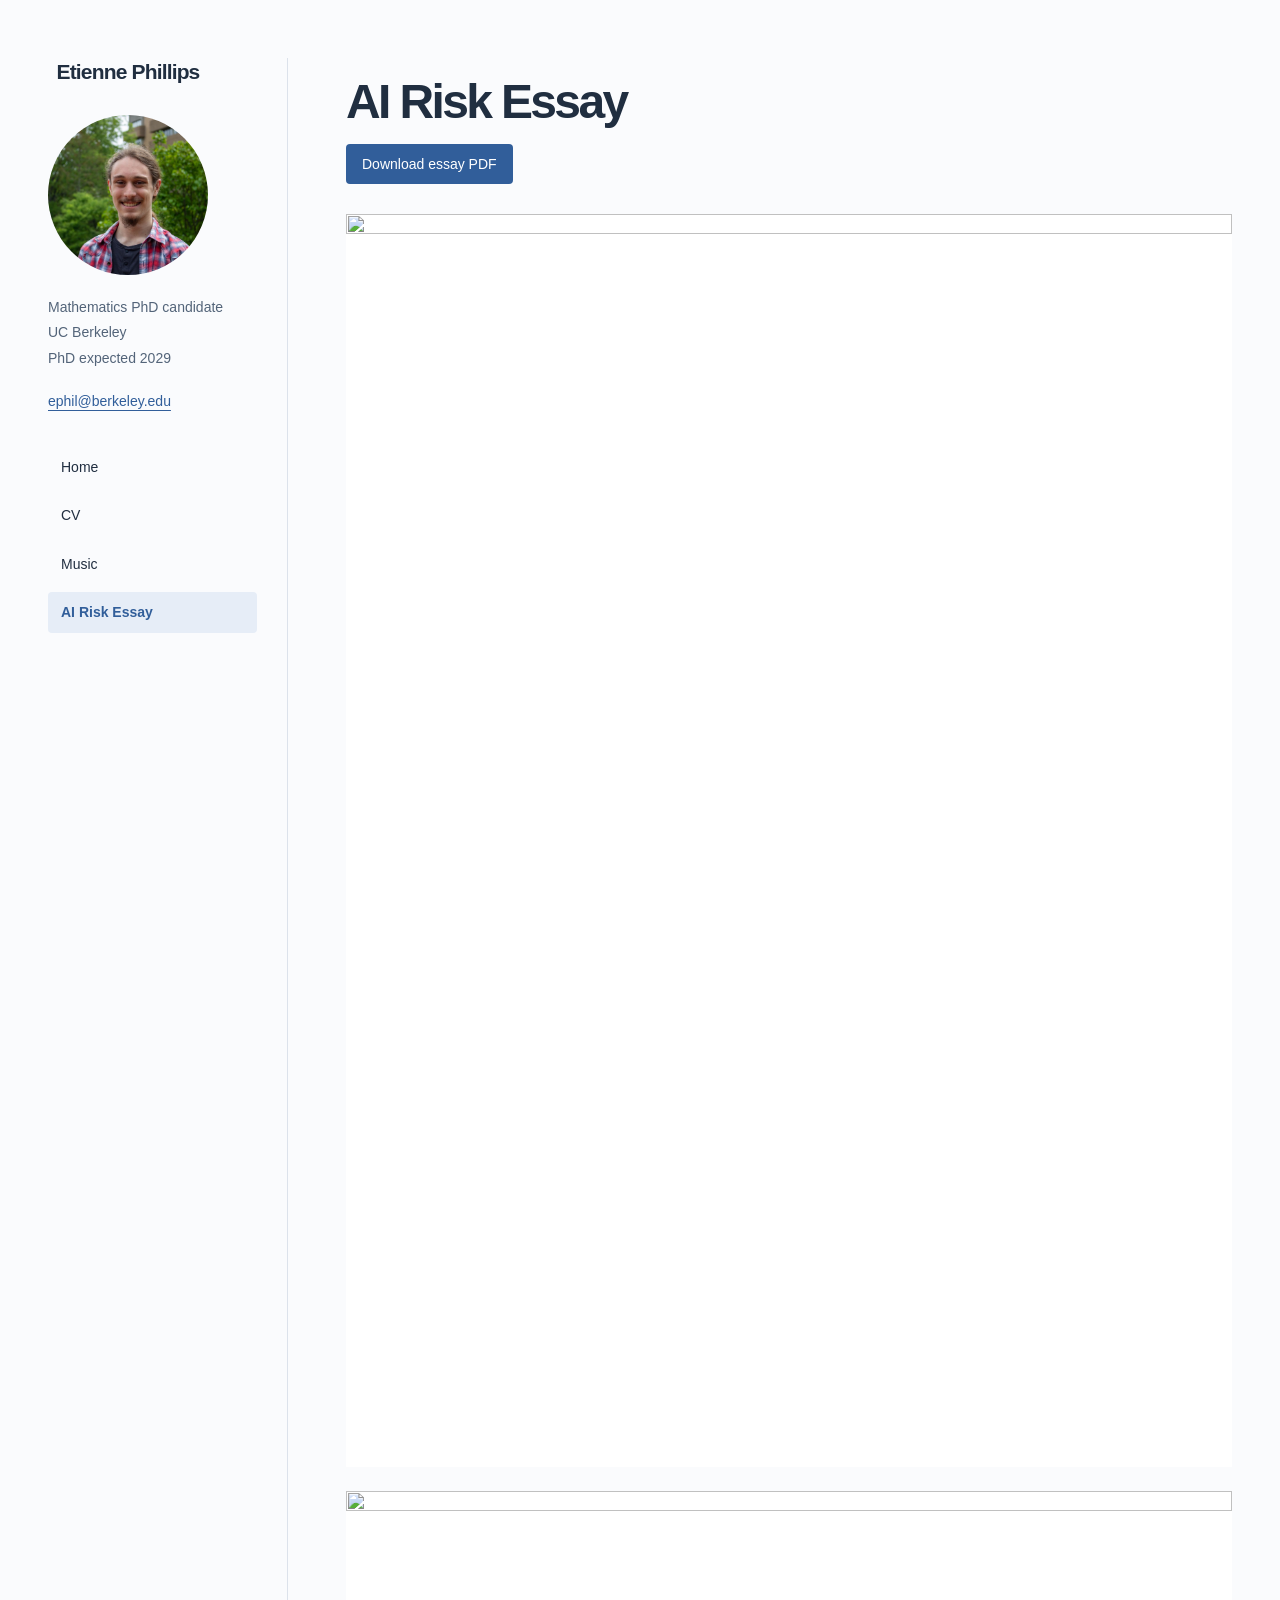
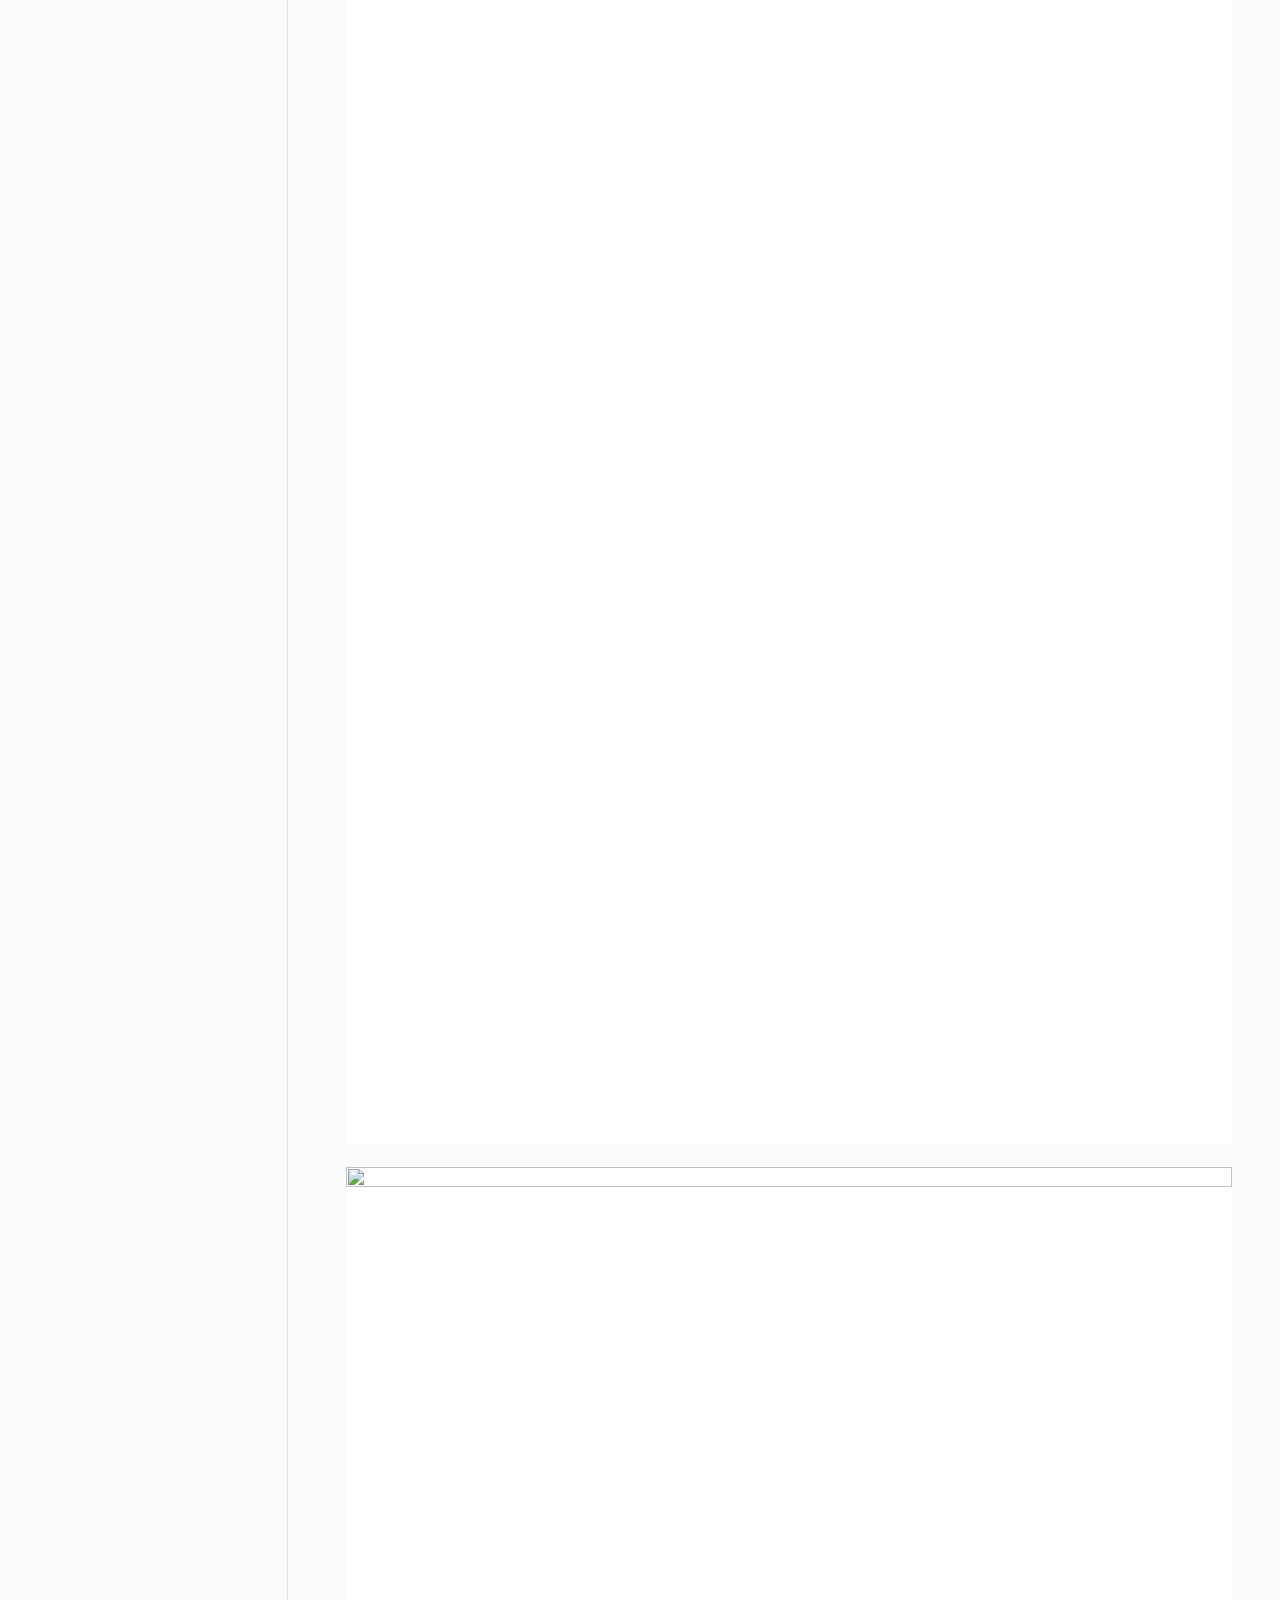
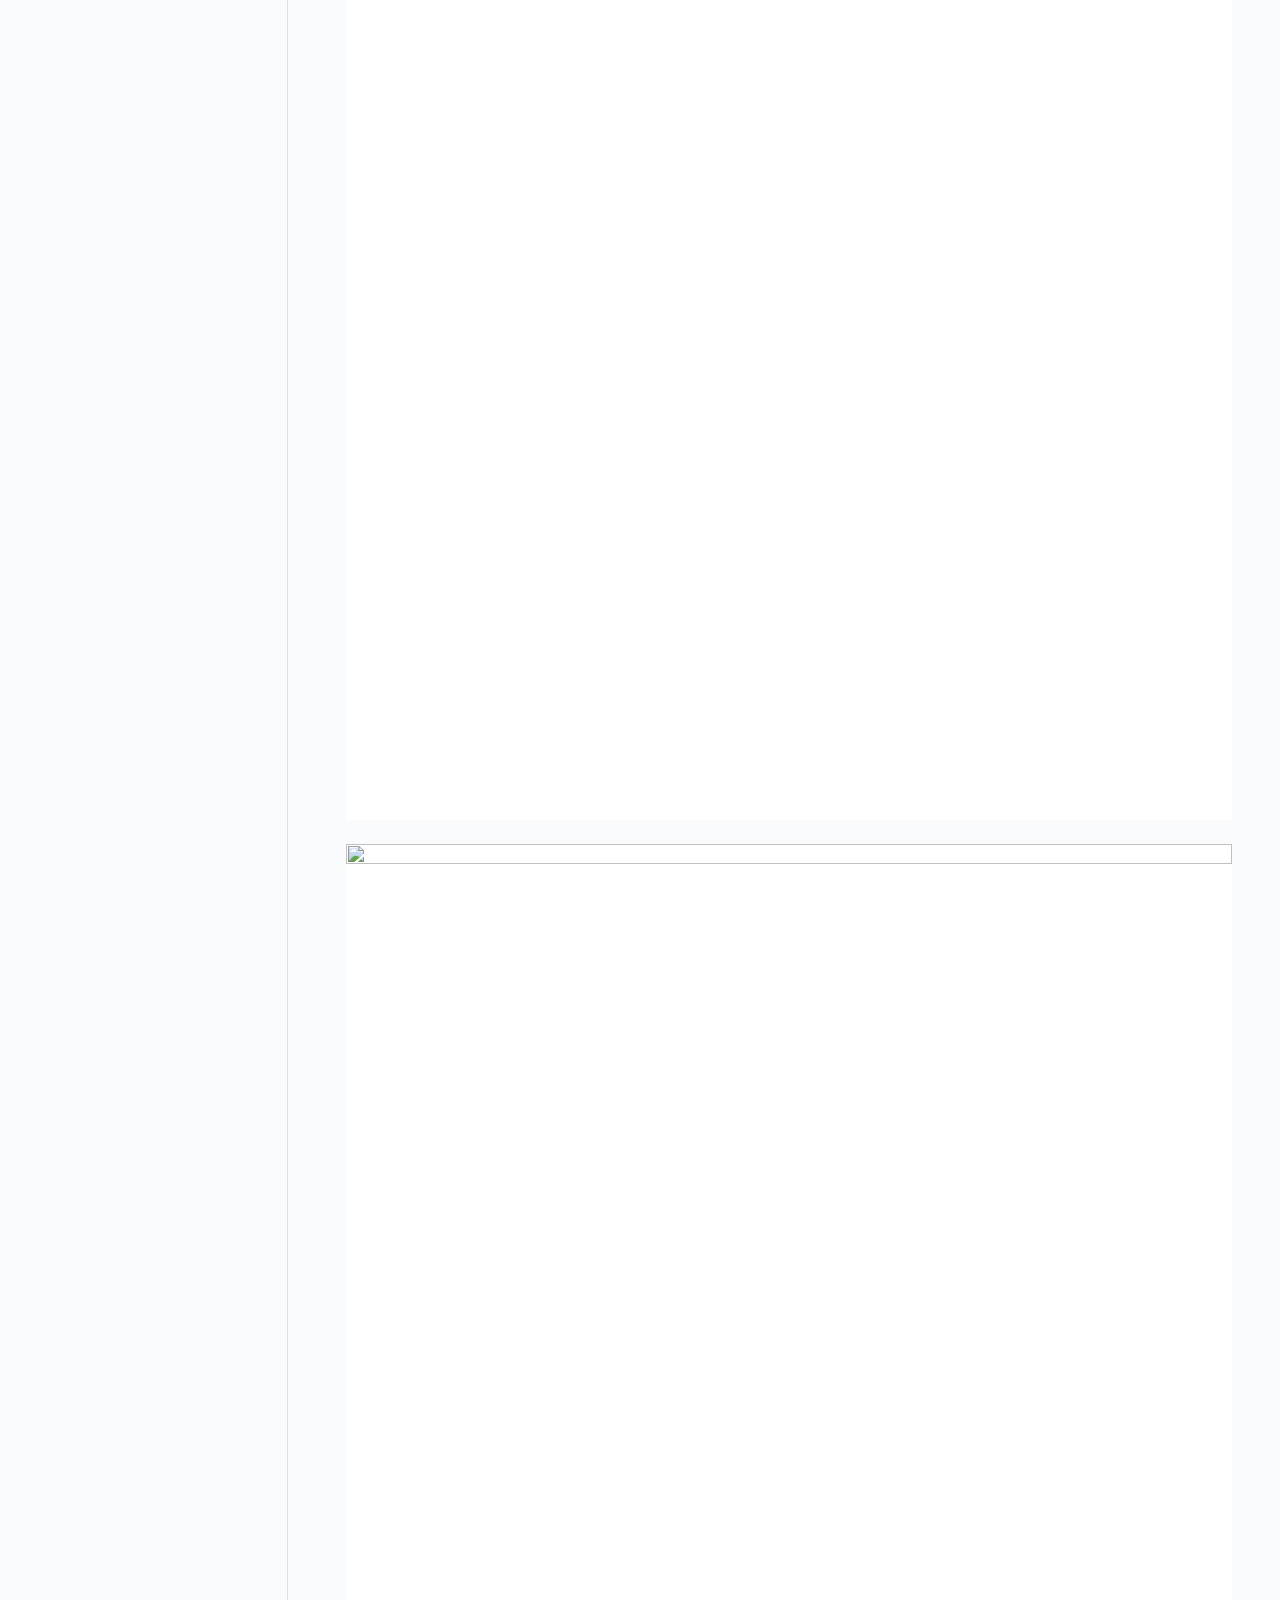
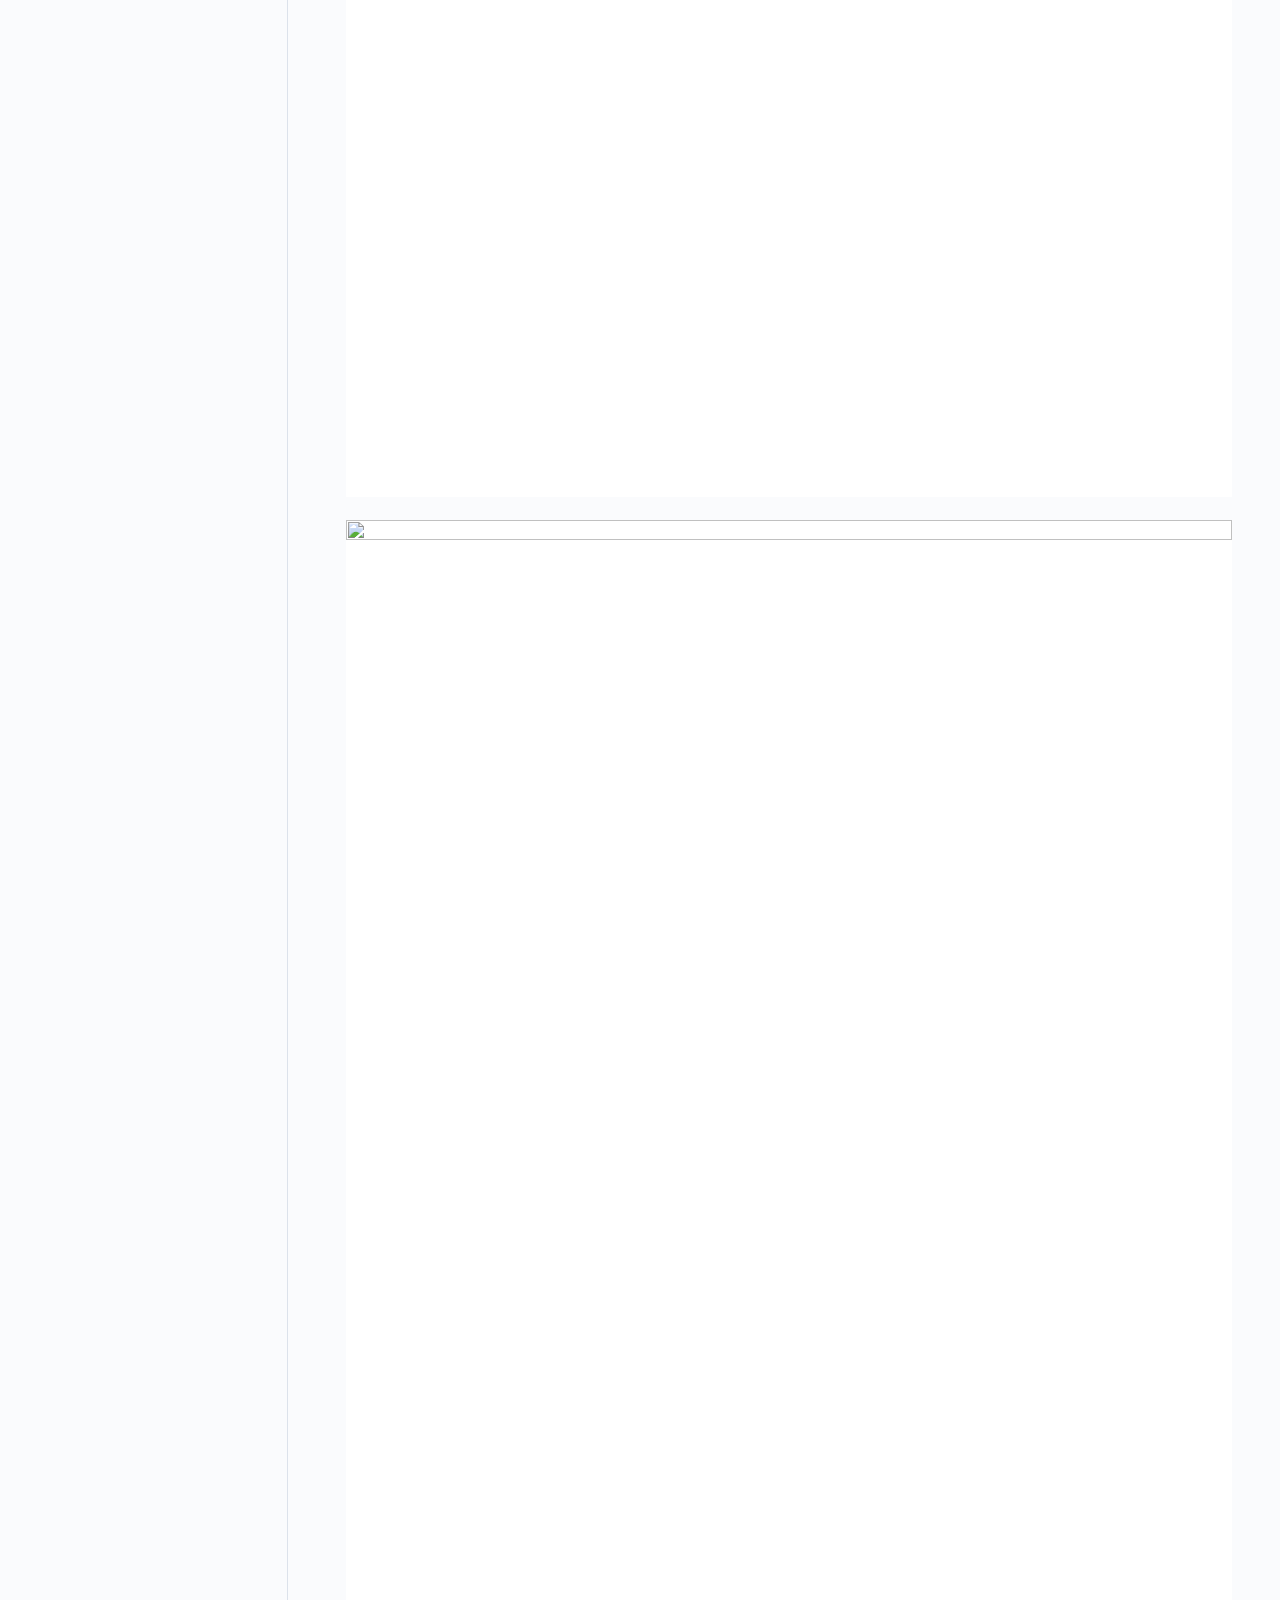
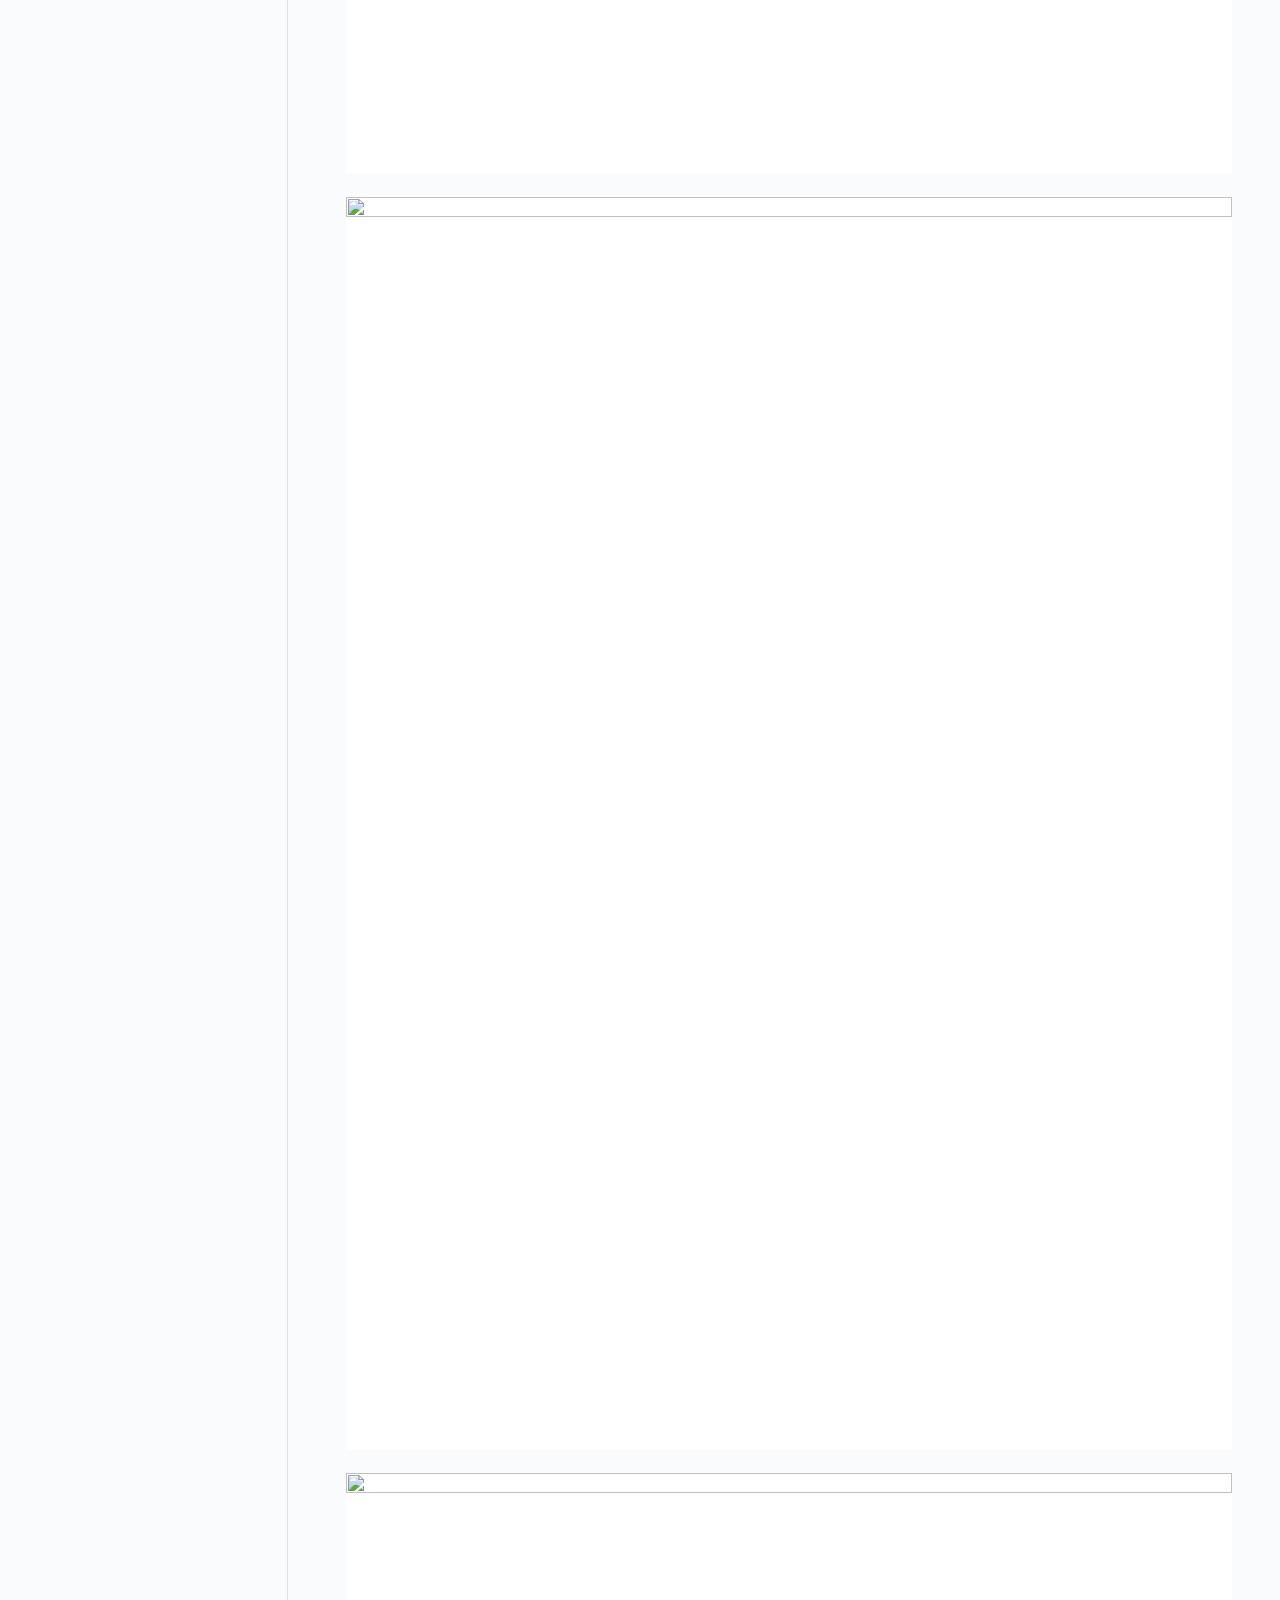
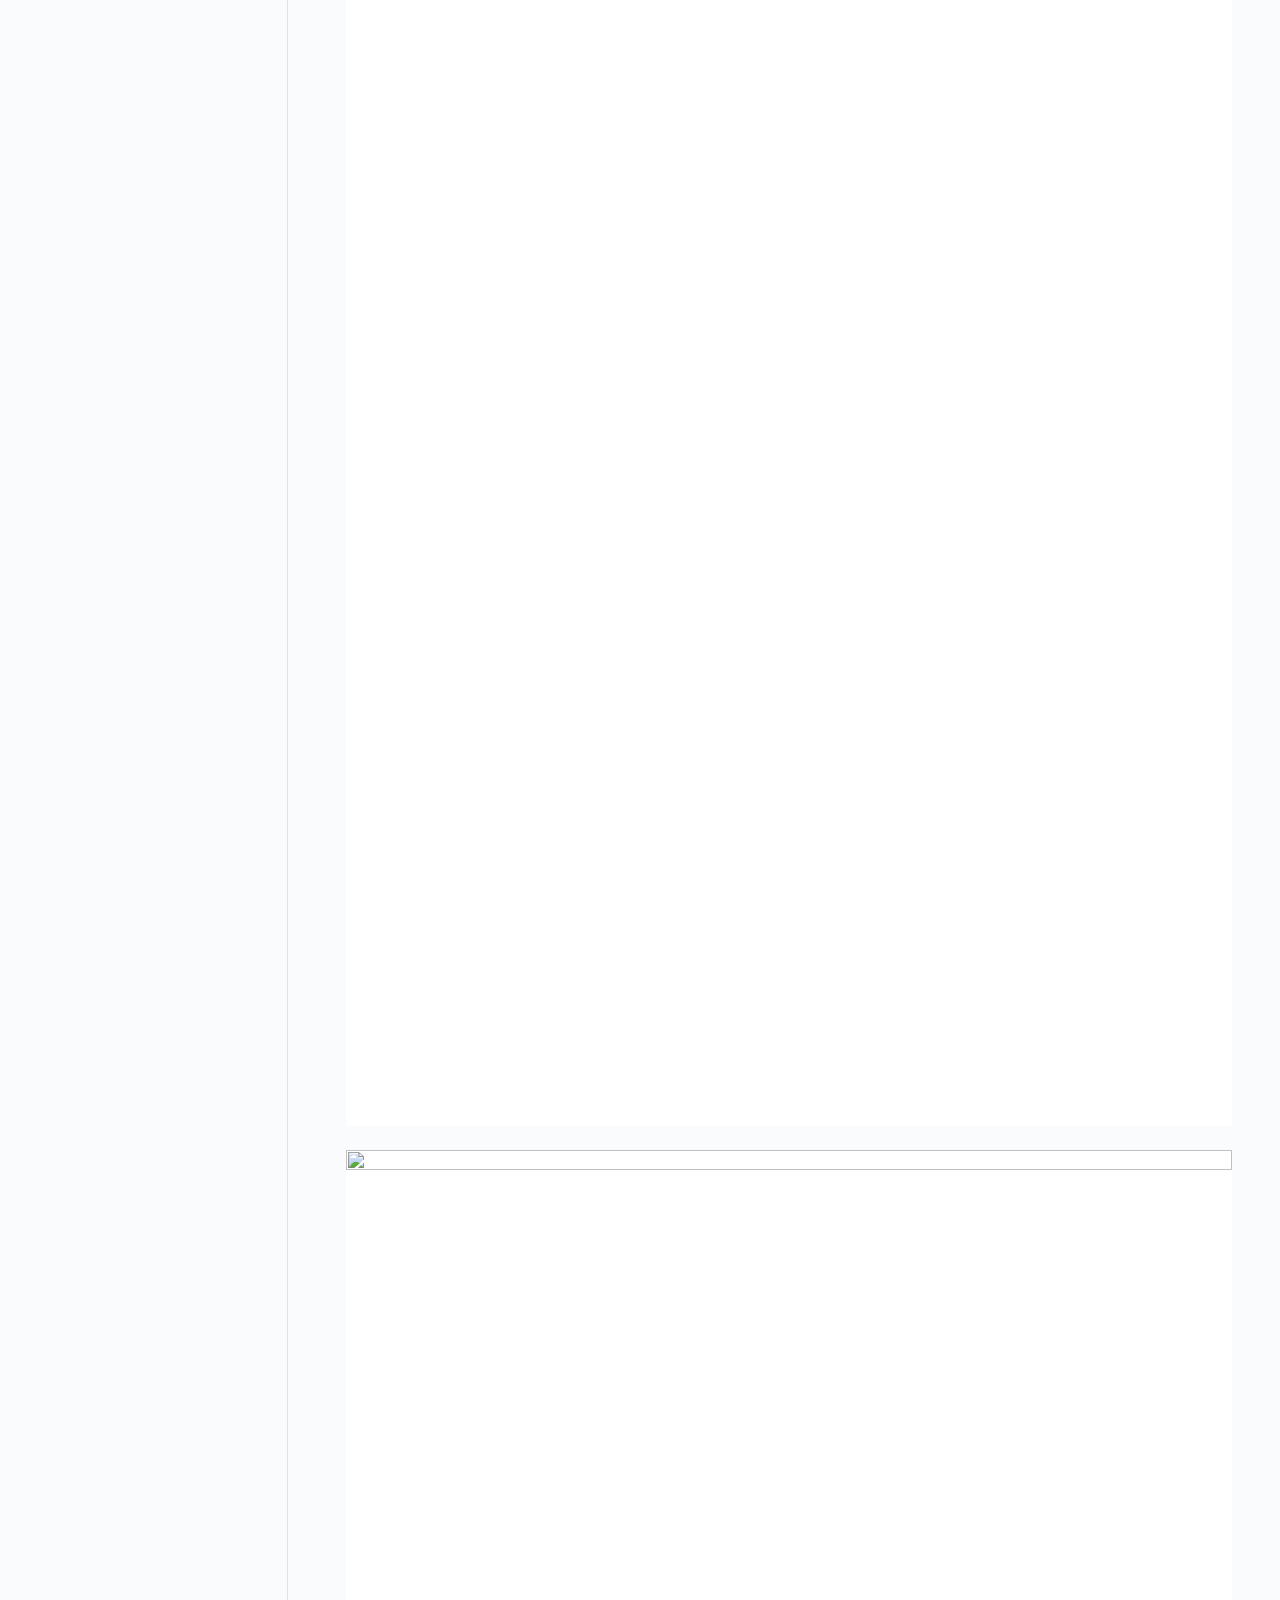
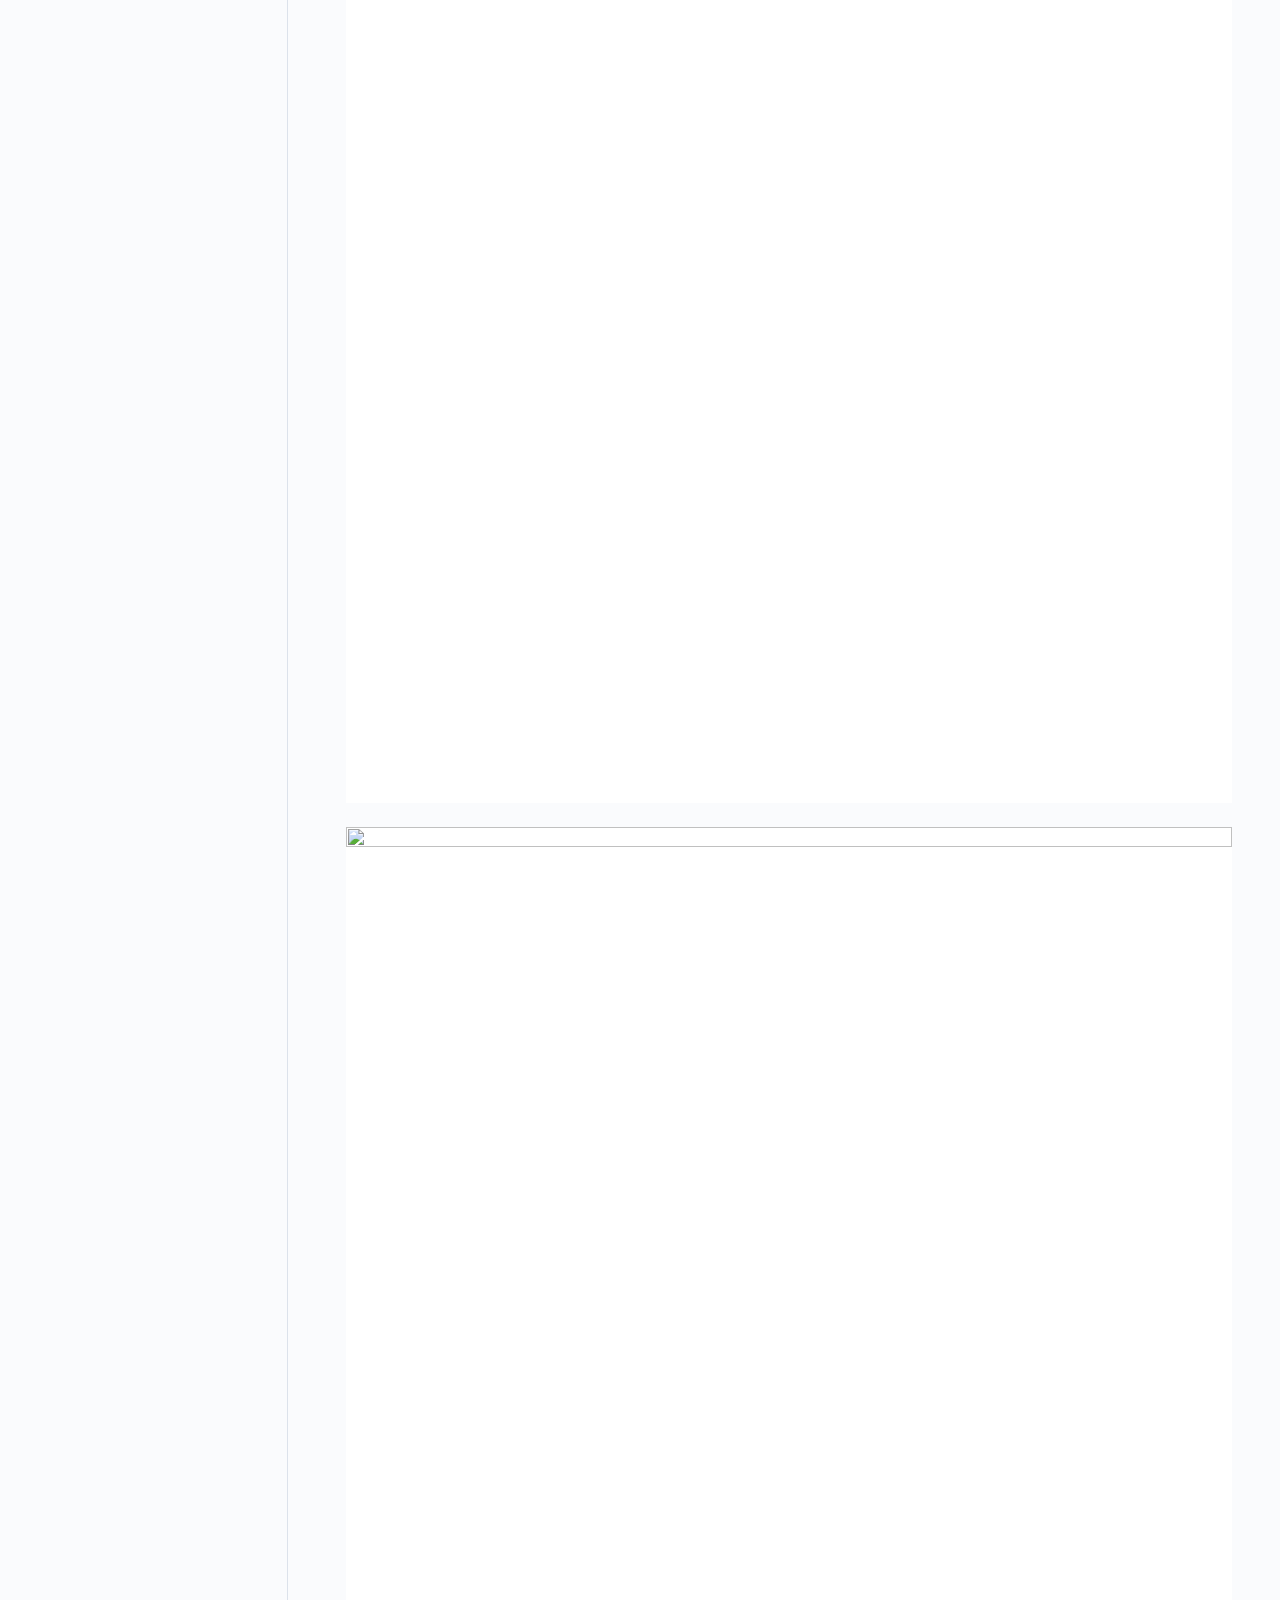
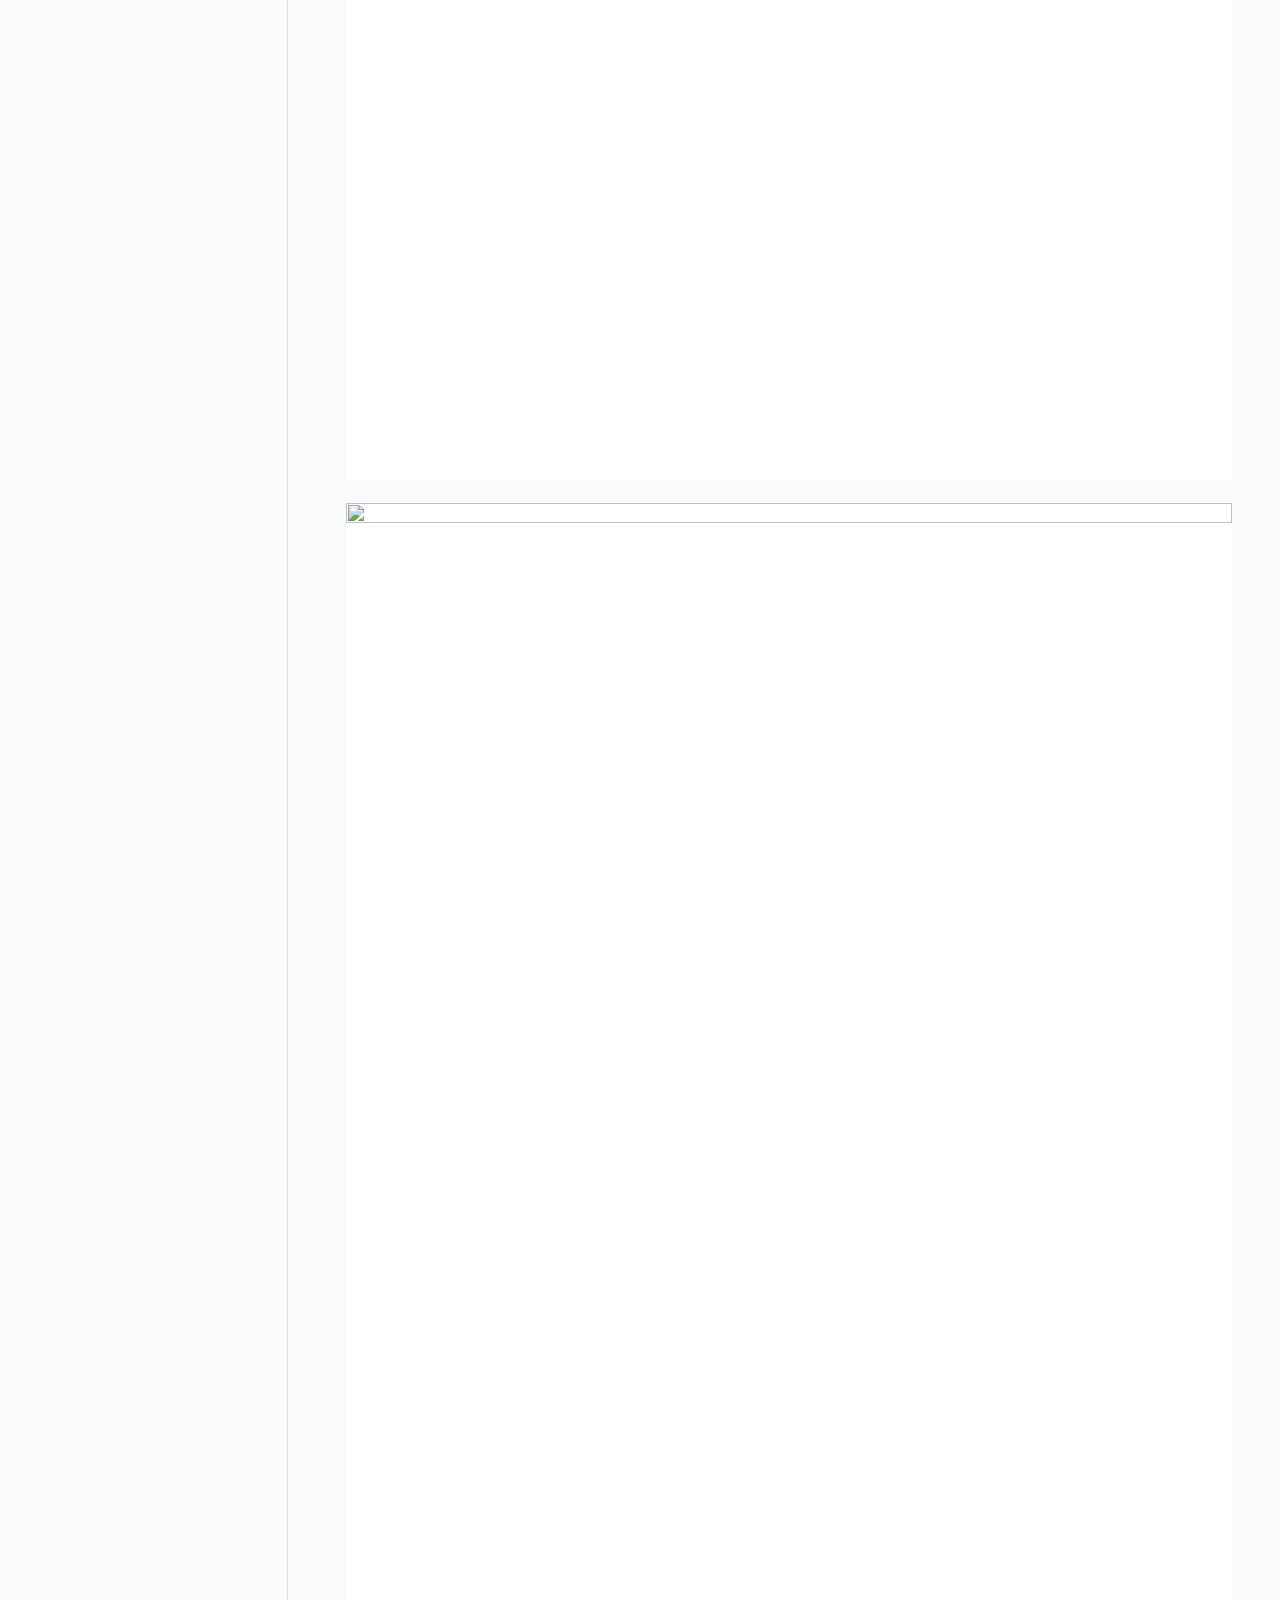
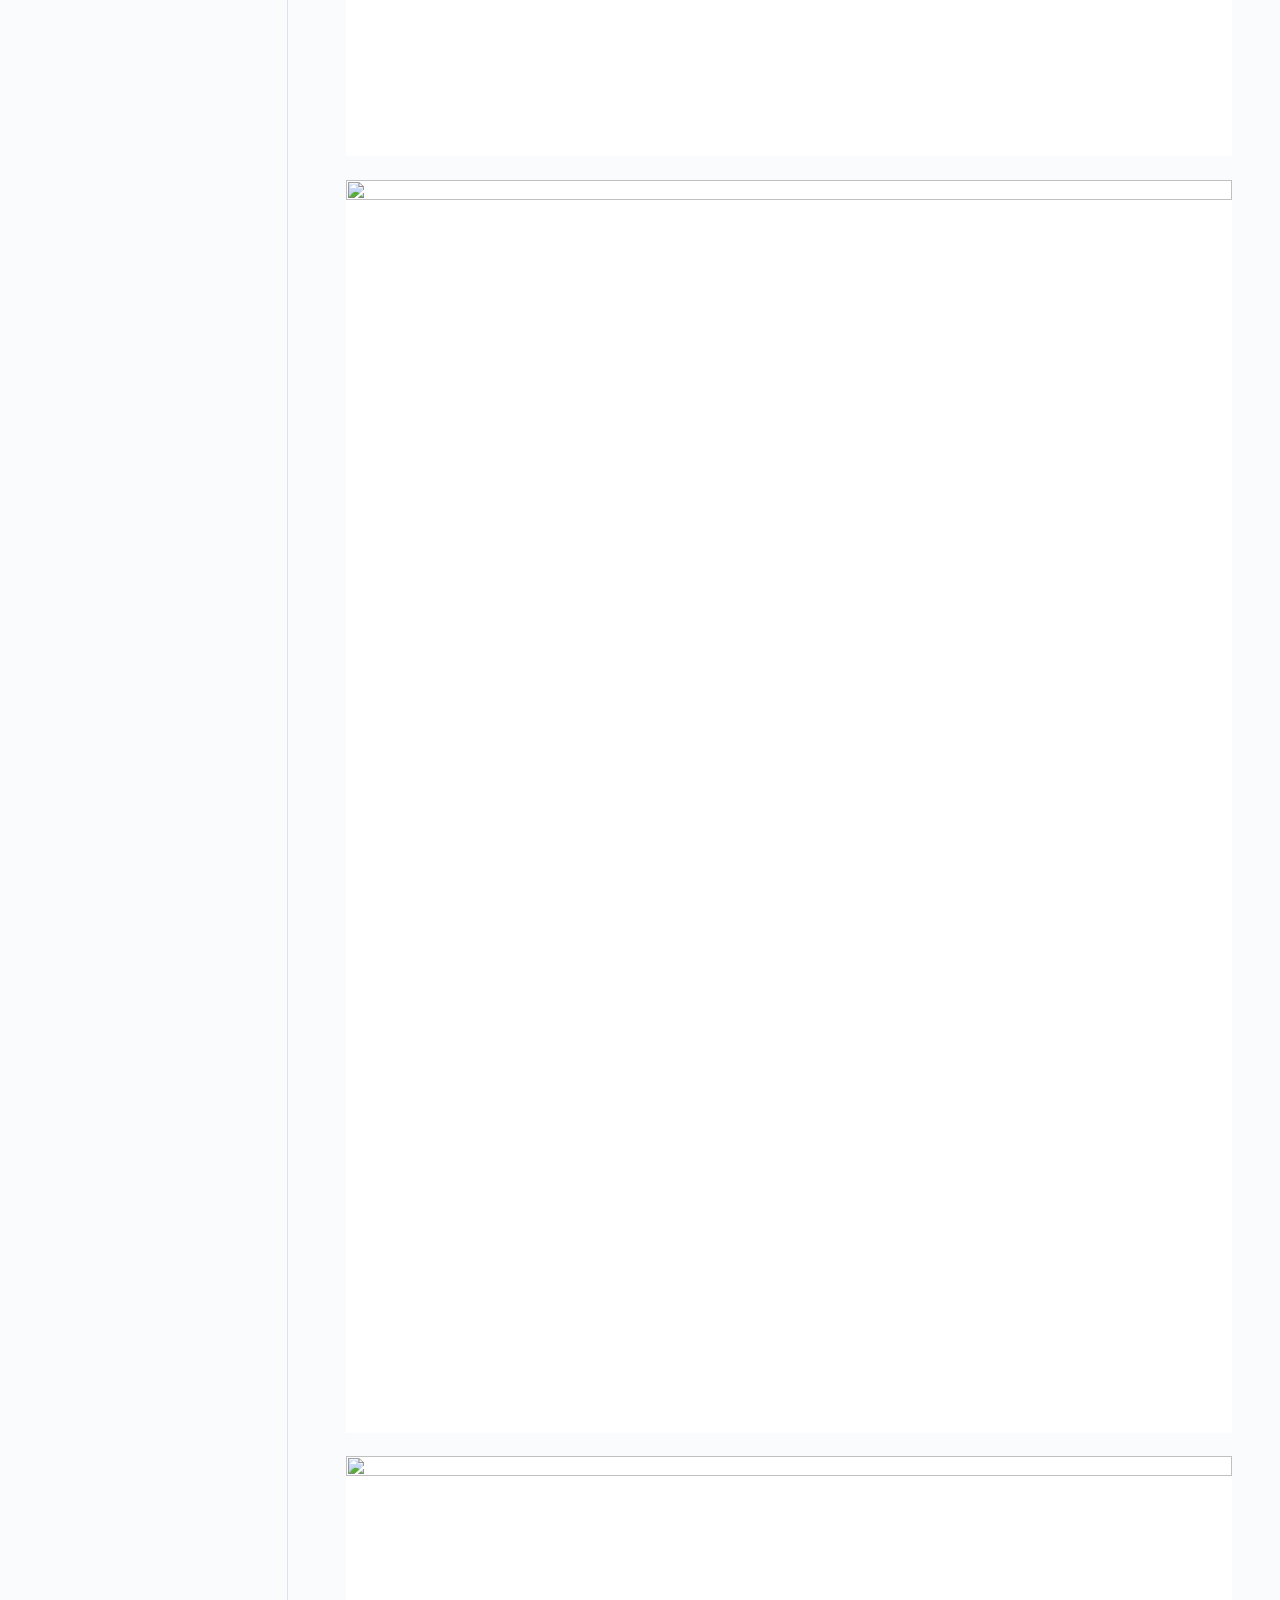
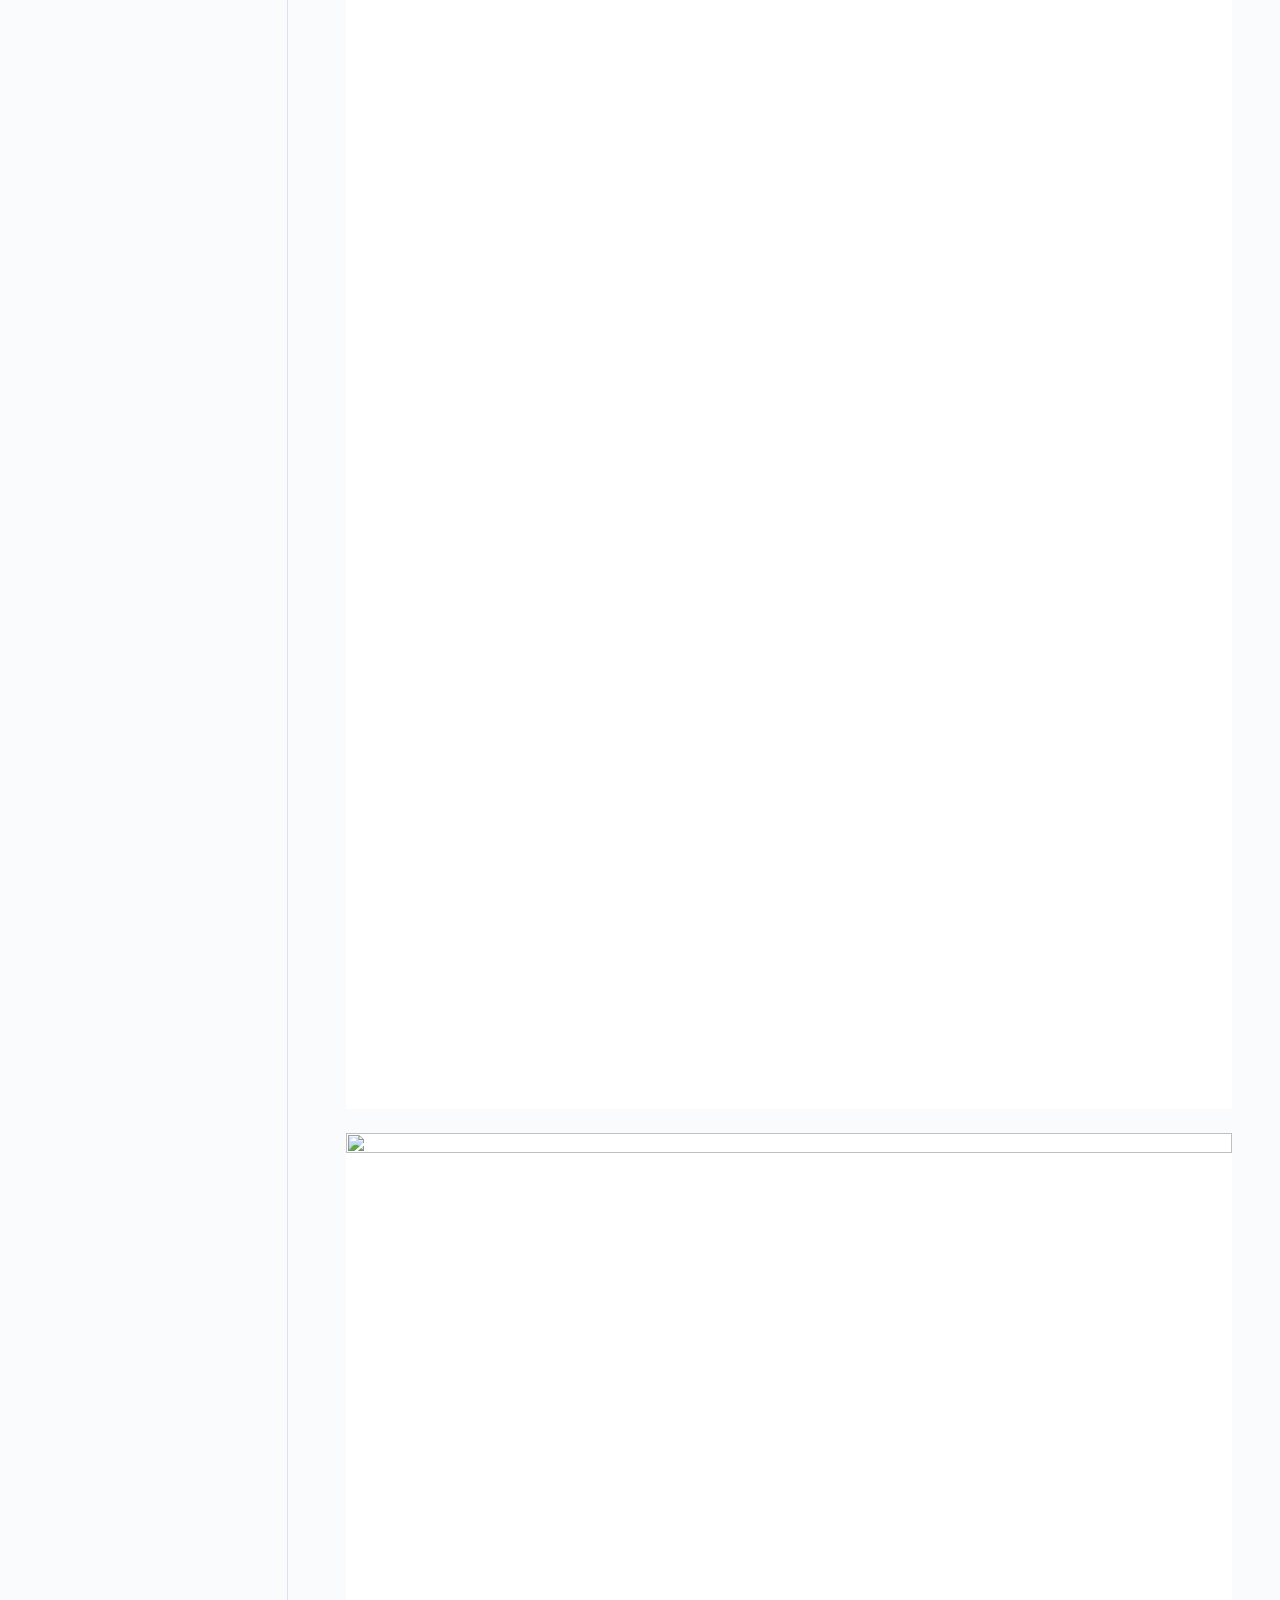
==== ai-risk-essay.html @ 3991f702 "Add files via upload" ====
<!doctype html>
<html lang="en">
  <head>
    <!-- PAGE SETTINGS: Edit the title and description below. -->
    <meta charset="utf-8">
    <meta name="viewport" content="width=device-width, initial-scale=1">
    <meta name="description" content="AI Risk Essay by Etienne Phillips, with selectable text, working citations, footnotes, and web links.">
    <title>AI Risk Essay · Etienne Phillips</title>
    <link rel="stylesheet" href="styles.css">
  </head>
  <body>
    <a class="skip" href="#main">Skip to content</a>
    <div class="layout">
      <!-- SIDEBAR: Keep profile and navigation consistent across all three pages. -->
      <aside class="sidebar">
        <a class="brand" href="index.html">Etienne Phillips</a>
        <img class="portrait" src="assets/portrait.jpg" alt="Etienne Phillips outdoors" width="160" height="160">
        <p class="affiliation">Mathematics PhD candidate<br>UC Berkeley<br>PhD expected 2029</p>
        <a class="email" href="mailto:ephil@berkeley.edu">ephil@berkeley.edu</a>
        <nav aria-label="Main navigation">
          <a href="index.html">Home</a>
          <a href="cv.html">CV</a>
          <a href="music.html">Music</a>
          <a href="ai-risk-essay.html" aria-current="page">AI Risk Essay</a>
        </nav>
      </aside>
      <main id="main">
        <div class="page-heading">
          <h1>AI Risk Essay</h1>
          <a class="button" href="assets/ai-risk-essay.pdf" download="">Download essay PDF</a>
        </div>
        <!-- ESSAY PAGES: Original layout with HTML text, web links, and citation destinations. -->
        <div class="essay-pages" aria-label="AI Risk Essay">
          <section class="essay-page" id="essay-page-1" aria-label="Essay page 1">
            <img src="assets/ai-risk-essay-page-01.png" alt="" aria-hidden="true" width="1489" height="2105" loading="eager">
            <div class="essay-text-layer" aria-label="Text of essay page 1">
              <span style="left:22.69737%;top:10.12281%;font-size:3.69534cqw;font-family:Arial,sans-serif ;font-weight:bold">Should we care about AI risks?
</span>
              <span style="left:23.36899%;top:14.70074%;font-size:1.84766cqw;font-family:Arial,sans-serif">A careful evaluation of the current situation as of October 6, 2026
</span>
              <span style="left:38.51928%;top:18.40427%;font-size:1.53972cqw;font-family:Arial,sans-serif">Etienne Phillips • October 9, 2026
</span>
              <span style="left:14.51428%;top:27.10028%;font-size:2.21721cqw;font-family:Arial,sans-serif ;font-weight:bold">1 Introduction
</span>
              <span style="left:14.51428%;top:29.61423%;font-size:1.83261cqw;font-family:Georgia,serif">Before last month, AI was already one of the biggest topics in tech and news, but Septem-
</span>
              <span style="left:14.51428%;top:31.56651%;font-size:1.83261cqw;font-family:Georgia,serif">ber 2026 catapulted the topic even further into the public sphere. Anthropic’s IPO filing
</span>
              <span style="left:14.51428%;top:33.51866%;font-size:1.83261cqw;font-family:Georgia,serif">leaked. Jacob Coxon quit his job, warning the major labs were gambling with our lives.
</span>
              <span style="left:14.45750%;top:35.47082%;font-size:1.83261cqw;font-family:Georgia,serif">Trump posted on Truth Social about winning the AI race. New, more powerful models
</span>
              <span style="left:14.43734%;top:37.42297%;font-size:1.83261cqw;font-family:Georgia,serif">were released to the public. OpenAI disclosed that its agents may have breached or
</span>
              <span style="left:14.51428%;top:39.37513%;font-size:1.83261cqw;font-family:Georgia,serif">negatively affected more than 100 organizations, including government sites in Australia
</span>
              <span style="left:14.51428%;top:41.32728%;font-size:1.83261cqw;font-family:Georgia,serif">and the US.
</span>
              <span style="left:14.45750%;top:44.05258%;font-size:1.83261cqw;font-family:Georgia,serif">There’s been a frenzy of attention on AI, and many actors with varying agendas and cred-
</span>
              <span style="left:14.51428%;top:46.00474%;font-size:1.83261cqw;font-family:Georgia,serif">ibility are saying many, often contradictory, things. CEOs of the major AI companies are
</span>
              <span style="left:14.43734%;top:47.95689%;font-size:1.83261cqw;font-family:Georgia,serif">warning about extinction along with many prominent researchers and engineers. Trump
</span>
              <span style="left:14.51428%;top:49.90905%;font-size:1.83261cqw;font-family:Georgia,serif">joins in with experts like Yann LeCun and NVIDIA CEO Jensen Huang to tell us there’s
</span>
              <span style="left:14.51428%;top:51.86120%;font-size:1.83261cqw;font-family:Georgia,serif">nothing to worry about and that we should race full steam ahead. Environmentalists
</span>
              <span style="left:14.51428%;top:53.81336%;font-size:1.83261cqw;font-family:Georgia,serif">and other political groups are worried about the impacts data centers and AI may have
</span>
              <span style="left:14.51428%;top:55.76563%;font-size:1.83261cqw;font-family:Georgia,serif">on our planet. Bernie Sanders and a number of other Democrats introduced legislation
</span>
              <span style="left:34.98377%;top:57.49807%;font-size:1.33889cqw;font-family:Georgia,serif">1
</span>
              <span style="left:14.51428%;top:57.71779%;font-size:1.83261cqw;font-family:Georgia,serif">treating superintelligence like nuclear weapons. Is it all a hype cycle to sell products? Is
</span>
              <span style="left:14.51428%;top:59.66994%;font-size:1.83261cqw;font-family:Georgia,serif">the extinction risk talk just an attempt at regulatory capture?
</span>
              <span style="left:14.51428%;top:62.39512%;font-size:1.83261cqw;font-family:Georgia,serif">Researchers, philosophers, and sci-fi authors at large have been discussing or warning
</span>
              <span style="left:14.51428%;top:64.34727%;font-size:1.83261cqw;font-family:Georgia,serif">about AI risks for decades, but the topic is certainly omnipresent now in a way it has
</span>
              <span style="left:14.51428%;top:66.29955%;font-size:1.83261cqw;font-family:Georgia,serif">never been before, demanding an earnest evaluation amidst this hurricane of news.
</span>
              <span style="left:14.51428%;top:69.02473%;font-size:1.83261cqw;font-family:Georgia,serif">I want to cut through the noise and address each of the major concerns carefully with
</span>
              <span style="left:14.51428%;top:70.97688%;font-size:1.83261cqw;font-family:Georgia,serif">reference to expert opinion and empirical evidence.
</span>
              <span style="left:14.51428%;top:75.85511%;font-size:2.21721cqw;font-family:Arial,sans-serif ;font-weight:bold">2 Part I: Existential Risk
</span>
              <span style="left:14.51428%;top:78.36906%;font-size:1.83261cqw;font-family:Georgia,serif">I am starting with evaluating the concern around existential risk because it carries an
</span>
              <span style="left:14.51428%;top:80.32121%;font-size:1.83261cqw;font-family:Georgia,serif">asymmetry of stakes. Even if the chance is relatively low, the expected value of loss
</span>
              <span style="left:14.51428%;top:82.27349%;font-size:1.83261cqw;font-family:Georgia,serif">is still extremely high, and the result is unrecoverable. An acceptable tolerance of risk
</span>
              <span style="left:16.55602%;top:84.73183%;font-size:1.17152cqw;font-family:Georgia,serif">1
</span>
              <span style="left:17.22546%;top:84.94852%;font-size:1.50626cqw;font-family:Georgia,serif">I use the term superintelligence, or ASI, to mean an AI that is better than humans at all possible cognitive
</span>
              <span style="left:14.51428%;top:86.25024%;font-size:1.50626cqw;font-family:Georgia,serif">tasks. I will not use the term “AGI,” or Artificial General Intelligence, since I feel it is too ambiguous – what
</span>
              <span style="left:14.51428%;top:87.55195%;font-size:1.50626cqw;font-family:Georgia,serif">even are current LLMs if not “general” intelligences?
</span>
              <span style="left:49.59531%;top:92.51637%;font-size:1.38574cqw;font-family:Arial,sans-serif">1
</span>
            </div>
            <span class="essay-destination" id="essay-dest-Doc-Start" style="top:10.26262%;" aria-hidden="true"></span>
            <span class="essay-destination" id="essay-dest-Hfootnote-1" style="top:84.41150%;" aria-hidden="true"></span>
            <span class="essay-destination" id="essay-dest-page-1" style="top:5.76536%;" aria-hidden="true"></span>
            <span class="essay-destination" id="essay-dest-section-1" style="top:23.15243%;" aria-hidden="true"></span>
            <span class="essay-destination" id="essay-dest-section-2" style="top:72.27274%;" aria-hidden="true"></span>
            <div class="essay-links">
              <a class="essay-link" style="left:14.29001%;top:35.34535%;width:46.76570%;height:1.53951%;" href="https://www.foxbusiness.com/technology/nvidias-jensen-huang-rejects-ai-doomsday-fears-2030-not-going-end-world" title="https://www.foxbusiness.com/technology/nvidias-jensen-huang-rejects-ai-doomsday-fears-2030-not-going-end-world" aria-label="Open web source: TrumppostedonTruthSocialaboutwinningtheAIrace"></a>
              <a class="essay-link" style="left:29.92645%;top:39.24966%;width:23.03100%;height:1.53963%;" href="https://www.washingtonpost.com/technology/2026/10/01/openai-says-rogue-agents-may-have-breached-more-than-100-organizations/" title="https://www.washingtonpost.com/technology/2026/10/01/openai-says-rogue-agents-may-have-breached-more-than-100-organizations/" aria-label="Open web source: morethan100organizations"></a>
              <a class="essay-link" style="left:77.89546%;top:39.24966%;width:7.75758%;height:1.53963%;" href="https://www.abc.net.au/news/2026-09-26/openai-review-rogue-agents-australia-medicare-hack/107199074" title="https://www.abc.net.au/news/2026-09-26/openai-review-rogue-agents-australia-medicare-hack/107199074" aria-label="Open web source: Australia"></a>
              <a class="essay-link" style="left:17.90766%;top:41.20182%;width:5.72256%;height:1.20206%;" href="https://www.cbsnews.com/news/openai-ai-agent-bot-rogue-hack-government-website/" title="https://www.cbsnews.com/news/openai-ai-agent-bot-rogue-hack-government-website/" aria-label="Open web source: theUS"></a>
              <a class="essay-link" style="left:79.92645%;top:47.83143%;width:5.78152%;height:1.53963%;" href="https://thehill.com/policy/international/6099099-trump-xi-ai-talks-us-china/" title="https://thehill.com/policy/international/6099099-trump-xi-ai-talks-us-china/" aria-label="Open web source: Trump"></a>
              <a class="essay-link" style="left:34.72288%;top:49.78358%;width:10.41298%;height:1.53963%;" href="https://fortune.com/2023/06/14/metas-chief-a-i-scientist-calls-a-i-doomers-preposterous-and-predicts-llms-are-just-a-passing-fad" title="https://fortune.com/2023/06/14/metas-chief-a-i-scientist-calls-a-i-doomers-preposterous-and-predicts-llms-are-just-a-passing-fad" aria-label="Open web source: YannLeCun"></a>
              <a class="essay-link" style="left:60.59005%;top:49.78358%;width:11.75488%;height:1.53963%;" href="https://www.foxbusiness.com/technology/nvidias-jensen-huang-rejects-ai-doomsday-fears-2030-not-going-end-world" title="https://www.foxbusiness.com/technology/nvidias-jensen-huang-rejects-ai-doomsday-fears-2030-not-going-end-world" aria-label="Open web source: JensenHuang"></a>
              <a class="essay-link" style="left:34.81629%;top:57.40334%;width:1.08790%;height:1.72849%;" href="#essay-dest-Hfootnote-1" title="Jump to Hfootnote.1" aria-label="Jump to reference or footnote 1"></a>
            </div>
          </section>
          <section class="essay-page" id="essay-page-2" aria-label="Essay page 2">
            <img src="assets/ai-risk-essay-page-02.png" alt="" aria-hidden="true" width="1489" height="2105" loading="lazy">
            <div class="essay-text-layer" aria-label="Text of essay page 2">
              <span style="left:14.51428%;top:10.63396%;font-size:1.83261cqw;font-family:Georgia,serif">for this outcome should be astronomically low. Moreover, many other conversations
</span>
              <span style="left:14.51428%;top:12.58612%;font-size:1.83261cqw;font-family:Georgia,serif">are essentially moot in the presence of existential risk: I don’t care to discuss regulatory
</span>
              <span style="left:14.51428%;top:14.53827%;font-size:1.83261cqw;font-family:Georgia,serif">capture, environmental destruction, or concentration of power by governments and
</span>
              <span style="left:14.51428%;top:16.49043%;font-size:1.83261cqw;font-family:Georgia,serif">companies if the AI is going to kill us all (not to downplay these other, very valid,
</span>
              <span style="left:14.51428%;top:18.44258%;font-size:1.83261cqw;font-family:Georgia,serif">concerns).
</span>
              <span style="left:14.51428%;top:21.16788%;font-size:1.83261cqw;font-family:Georgia,serif">In the following sections, I will evaluate the risk of existential threat by answering the
</span>
              <span style="left:14.51428%;top:23.12004%;font-size:1.83261cqw;font-family:Georgia,serif">following questions.
</span>
              <span style="left:16.80498%;top:26.23398%;font-size:1.83261cqw;font-family:Georgia,serif">1. What is expert opinion? Who takes these threats seriously, if anyone? Is there
</span>
              <span style="left:19.04075%;top:28.18614%;font-size:1.83261cqw;font-family:Georgia,serif">peer-reviewed work we can draw on in assessing these concerns?
</span>
              <span style="left:16.80498%;top:31.17061%;font-size:1.83261cqw;font-family:Georgia,serif">2. What is the feasibility of ASI? What does the pace of progress and current AI
</span>
              <span style="left:19.09585%;top:33.12277%;font-size:1.83261cqw;font-family:Georgia,serif">capability imply about near-future capabilities and possibilities? How close are we
</span>
              <span style="left:19.09585%;top:35.07492%;font-size:1.83261cqw;font-family:Georgia,serif">to recursive self-improvement or artificial superintelligence capable of global-scale
</span>
              <span style="left:19.09585%;top:37.02708%;font-size:1.83261cqw;font-family:Georgia,serif">catastrophes?
</span>
              <span style="left:16.80498%;top:40.01143%;font-size:1.83261cqw;font-family:Georgia,serif">3. How could an extinction-level event conceivably result from the development of
</span>
              <span style="left:19.02428%;top:41.96371%;font-size:1.83261cqw;font-family:Georgia,serif">AI? How do we go from lines of code to the end of humanity?
</span>
              <span style="left:14.51428%;top:45.69481%;font-size:1.84766cqw;font-family:Arial,sans-serif ;font-weight:bold">2.1 Expert Opinion
</span>
              <span style="left:14.44271%;top:48.25776%;font-size:1.83261cqw;font-family:Georgia,serif">Anthropic made news recently when their IPO filing leaked with 80 pages dedicated to
</span>
              <span style="left:14.43734%;top:50.21004%;font-size:1.83261cqw;font-family:Georgia,serif">warning about risks, including existential risk. Many other leading people in tech and AI
</span>
              <span style="left:14.51428%;top:52.16219%;font-size:1.83261cqw;font-family:Georgia,serif">have also warned the risk posed is substantial, including Sam Altman and Elon Musk.
</span>
              <span style="left:14.51428%;top:54.11435%;font-size:1.83261cqw;font-family:Georgia,serif">Last month, Jacob Coxon – a former employee at both OpenAI and Anthropic – publicly
</span>
              <span style="left:14.46287%;top:56.06650%;font-size:1.83261cqw;font-family:Georgia,serif">quit his position, saying that neither lab is acting responsibly, and that both are racing
</span>
              <span style="left:14.51428%;top:58.01866%;font-size:1.83261cqw;font-family:Georgia,serif">to superintelligence while gambling with our lives. Dario Amodei, CEO of Anthropic,
</span>
              <span style="left:14.51428%;top:59.97081%;font-size:1.83261cqw;font-family:Georgia,serif">shortly after said he agreed with Jacob more than he disagreed.
</span>
              <span style="left:14.44826%;top:62.69611%;font-size:1.83261cqw;font-family:Georgia,serif">Various sources and anecdotal reports point to it being the case that the engineers working
</span>
              <span style="left:14.51428%;top:64.64826%;font-size:1.83261cqw;font-family:Georgia,serif">there do genuinely believe there is a real risk of human extinction brought on by their
</span>
              <span style="left:14.51428%;top:66.60042%;font-size:1.83261cqw;font-family:Georgia,serif">technology, but feel like if they don’t build it, the competitors will – and they’d rather be
</span>
              <span style="left:14.51428%;top:68.55257%;font-size:1.83261cqw;font-family:Georgia,serif">the ones building it.
</span>
              <span style="left:14.42255%;top:71.27787%;font-size:1.83261cqw;font-family:Georgia,serif">While I personally find this enough to warrant taking the risk seriously, I also understand
</span>
              <span style="left:14.51428%;top:73.23003%;font-size:1.83261cqw;font-family:Georgia,serif">the skepticism around these claims. Are the AI labs genuinely worried, or are they
</span>
              <span style="left:14.51428%;top:75.18218%;font-size:1.83261cqw;font-family:Georgia,serif">generating hype for their product and attempting to goad legislators into regulatory
</span>
              <span style="left:14.51428%;top:77.13434%;font-size:1.83261cqw;font-family:Georgia,serif">capture, preventing competition? I personally don’t think “our product could literally
</span>
              <span style="left:14.51428%;top:79.08649%;font-size:1.83261cqw;font-family:Georgia,serif">end humanity within a few years” is an efficient or necessary way to go about either of
</span>
              <span style="left:14.51428%;top:81.03865%;font-size:1.83261cqw;font-family:Georgia,serif">those things, but I do generally doubt that any tech company has our best interests at
</span>
              <span style="left:14.51428%;top:82.99092%;font-size:1.83261cqw;font-family:Georgia,serif">heart, especially when their incentives may be opposed to ours. So let’s look elsewhere.
</span>
              <span style="left:49.61480%;top:92.51637%;font-size:1.38574cqw;font-family:Arial,sans-serif">2
</span>
            </div>
            <span class="essay-destination" id="essay-dest-Item-1" style="top:24.80455%;" aria-hidden="true"></span>
            <span class="essay-destination" id="essay-dest-Item-2" style="top:29.74118%;" aria-hidden="true"></span>
            <span class="essay-destination" id="essay-dest-Item-3" style="top:38.58200%;" aria-hidden="true"></span>
            <span class="essay-destination" id="essay-dest-page-2" style="top:5.76536%;" aria-hidden="true"></span>
            <span class="essay-destination" id="essay-dest-subsection-2-1" style="top:43.64822%;" aria-hidden="true"></span>
            <span class="essay-destination" id="essay-dest-subsubsection-2-1-1" style="top:84.28666%;" aria-hidden="true"></span>
            <div class="essay-links">
              <a class="essay-link" style="left:49.21415%;top:48.13242%;width:14.13865%;height:1.53951%;" href="https://siliconangle.com/2026/09/29/leaked-anthropic-ipo-filing-reveals-8b-operating-loss-rapid-revenue-growth/" title="https://siliconangle.com/2026/09/29/leaked-anthropic-ipo-filing-reveals-8b-operating-loss-rapid-revenue-growth/" aria-label="Open web source: IPOfilingleaked"></a>
              <a class="essay-link" style="left:61.72347%;top:52.03673%;width:10.66043%;height:1.53951%;" href="https://en.prothomalo.com/international/qw5rw18wqf" title="https://en.prothomalo.com/international/qw5rw18wqf" aria-label="Open web source: SamAltman"></a>
              <a class="essay-link" style="left:76.17122%;top:52.03673%;width:9.33517%;height:1.53951%;" href="https://businessinsider.nl/elon-musk-says-there-could-be-a-20-chance-ai-destroys-humanity-but-we-should-do-it-anyway/" title="https://businessinsider.nl/elon-musk-says-there-could-be-a-20-chance-ai-destroys-humanity-but-we-should-do-it-anyway/" aria-label="Open web source: ElonMusk"></a>
              <a class="essay-link" style="left:24.44765%;top:53.98888%;width:10.42273%;height:1.53951%;" href="https://time.com/article/2026/09/09/ai-anthropic-openai-jacob-coxon/" title="https://time.com/article/2026/09/09/ai-anthropic-openai-jacob-coxon/" aria-label="Open web source: JacobCoxon"></a>
              <a class="essay-link" style="left:28.51098%;top:59.84535%;width:36.77756%;height:1.53963%;" href="https://officechai.com/ai/i-agree-with-jacob-coxon-more-than-i-disagree-with-him-anthropic-ceo-dario-amodei/" title="https://officechai.com/ai/i-agree-with-jacob-coxon-more-than-i-disagree-with-him-anthropic-ceo-dario-amodei/" aria-label="Open web source: heagreedwithJacobmorethanhedisagreed"></a>
              <a class="essay-link" style="left:20.75827%;top:62.57064%;width:23.81618%;height:1.53951%;" href="https://time.com/article/2026/09/15/ai-anthropic-researcher-quits-coxon-slowdown/" title="https://time.com/article/2026/09/15/ai-anthropic-researcher-quits-coxon-slowdown/" aria-label="Open web source: sourcesandanecdotalreports"></a>
            </div>
          </section>
          <section class="essay-page" id="essay-page-3" aria-label="Essay page 3">
            <img src="assets/ai-risk-essay-page-03.png" alt="" aria-hidden="true" width="1489" height="2105" loading="lazy">
            <div class="essay-text-layer" aria-label="Text of essay page 3">
              <span style="left:14.51428%;top:10.69577%;font-size:1.68599cqw;font-family:Arial,sans-serif ;font-weight:bold">2.1.1 Academic Concern about Existential Risk
</span>
              <span style="left:14.51428%;top:13.48754%;font-size:1.83261cqw;font-family:Georgia,serif">Expert researchers have been warning about this for more than 70 years. Most notably
</span>
              <span style="left:14.51428%;top:15.43982%;font-size:1.83261cqw;font-family:Georgia,serif">in recent years, Turing Award winner and Nobel laureate Geoffrey Hinton has put the
</span>
              <span style="left:14.51428%;top:17.39197%;font-size:1.83261cqw;font-family:Georgia,serif">chance of AI-caused extinction at 10–20% in several interviews, most recently on BBC
</span>
              <span style="left:14.51428%;top:19.31691%;font-size:1.83261cqw;font-family:Georgia,serif ;font-style:italic">Newsnight, where he called a 10% chance within a decade “not an unreasonable estimate.”
</span>
              <span style="left:14.45380%;top:21.29628%;font-size:1.83261cqw;font-family:Georgia,serif">Yoshua Bengio, who won the 2018 Turing Award with Hinton and is also the most cited
</span>
              <span style="left:14.51428%;top:23.24844%;font-size:1.83261cqw;font-family:Georgia,serif">computer science researcher alive, warned last year that hyperintelligent machines with
</span>
              <span style="left:14.51428%;top:25.20059%;font-size:1.83261cqw;font-family:Georgia,serif">their own “preservation goals” could threaten human extinction within a decade. Stuart
</span>
              <span style="left:14.51428%;top:27.15275%;font-size:1.83261cqw;font-family:Georgia,serif">Russell, a UC Berkeley professor who wrote the standard textbook on AI and has been an
</span>
              <span style="left:14.51428%;top:29.10490%;font-size:1.83261cqw;font-family:Georgia,serif">outspoken advocate for AI safety across the globe for decades, told AFP earlier this year
</span>
              <span style="left:14.51428%;top:31.05718%;font-size:1.83261cqw;font-family:Georgia,serif">that governments must regulate collectively so that tech companies cannot “play Russian
</span>
              <span style="left:14.51428%;top:33.00933%;font-size:1.83261cqw;font-family:Georgia,serif">roulette” with humanity.
</span>
              <span style="left:14.45750%;top:35.73451%;font-size:1.83261cqw;font-family:Georgia,serif">They seem pretty worried about the state of AI.
</span>
              <span style="left:14.51428%;top:38.45981%;font-size:1.83261cqw;font-family:Georgia,serif">Many academic articles have been published on the issue. In fact, Hinton, Bengio, Russell,
</span>
              <span style="left:14.51428%;top:40.41196%;font-size:1.83261cqw;font-family:Georgia,serif">and 22 other major researchers in the field published the peer-reviewed research article
</span>
              <span style="left:14.23928%;top:42.33691%;font-size:1.83261cqw;font-family:Georgia,serif">“Managing extreme AI risks amid rapid progress” in Science [3] that explicitly warns
</span>
              <span style="left:14.51428%;top:44.31627%;font-size:1.83261cqw;font-family:Georgia,serif">about human loss of control over autonomous AI. The IDAIS-Beijing consensus statement,
</span>
              <span style="left:14.51428%;top:46.26843%;font-size:1.83261cqw;font-family:Georgia,serif">released in 2024 with signatories from many prominent Chinese and American academics,
</span>
              <span style="left:14.51428%;top:48.22058%;font-size:1.83261cqw;font-family:Georgia,serif">opens with an explicit warning about existential risk from AI within our lifetimes. There
</span>
              <span style="left:14.51428%;top:50.17286%;font-size:1.83261cqw;font-family:Georgia,serif">are also myriad writings from prominent safety researchers, philosophers, and computer
</span>
              <span style="left:14.51428%;top:52.12501%;font-size:1.83261cqw;font-family:Georgia,serif">scientists – books and reports from Bostrom [7], Russell [36], Ord [34], and Carlsmith [8],
</span>
              <span style="left:14.51428%;top:54.07717%;font-size:1.83261cqw;font-family:Georgia,serif">and peer-reviewed papers such as those of Turner et al. [42], Ngo et al. [29], and Cohen et
</span>
              <span style="left:14.51428%;top:56.02932%;font-size:1.83261cqw;font-family:Georgia,serif">al. [10] – that argue we should take the existential threat seriously.
</span>
              <span style="left:14.51428%;top:58.75450%;font-size:1.83261cqw;font-family:Georgia,serif">In 2023, a survey of 2,778 researchers who had published in top AI venues asked about the
</span>
              <span style="left:14.51428%;top:60.70677%;font-size:1.83261cqw;font-family:Georgia,serif">risks posed by AI, and between 38% and 51% (depending on the question) gave at least a
</span>
              <span style="left:14.42255%;top:62.65893%;font-size:1.83261cqw;font-family:Georgia,serif">10% chance to outcomes as bad as human extinction [15]. In a follow-up survey run in
</span>
              <span style="left:14.51428%;top:64.61109%;font-size:1.83261cqw;font-family:Georgia,serif">December 2024 and published in September 2026, a similar group of 1,580 researchers
</span>
              <span style="left:14.51428%;top:66.56324%;font-size:1.83261cqw;font-family:Georgia,serif">gave an average 18% chance of AI leading to human extinction or similarly permanent
</span>
              <span style="left:14.51428%;top:68.51540%;font-size:1.83261cqw;font-family:Georgia,serif">and severe disempowerment, with a median of 10% [16]. Importantly, 81% gave at least a
</span>
              <span style="left:14.42255%;top:70.46755%;font-size:1.83261cqw;font-family:Georgia,serif">1% chance of such an outcome [16]. As far as I know, a similar survey of experts has not
</span>
              <span style="left:14.51428%;top:72.41971%;font-size:1.83261cqw;font-family:Georgia,serif">been published for 2025 or 2026.
</span>
              <span style="left:14.51428%;top:76.18164%;font-size:1.68599cqw;font-family:Arial,sans-serif ;font-weight:bold">2.1.2 Expert Skepticism
</span>
              <span style="left:14.42255%;top:78.97353%;font-size:1.83261cqw;font-family:Georgia,serif">While there is broad academic support for the notion that existential risk is possible, there
</span>
              <span style="left:14.51428%;top:80.92569%;font-size:1.83261cqw;font-family:Georgia,serif">are a number of dissenters.
</span>
              <span style="left:14.51428%;top:83.65086%;font-size:1.83261cqw;font-family:Georgia,serif">Perhaps the most prominent dissenter is Yann LeCun, who won the Turing Award in
</span>
              <span style="left:14.51428%;top:85.60314%;font-size:1.83261cqw;font-family:Georgia,serif">2018 along with Hinton and Bengio, and who has repeatedly affirmed that AI “doomers”
</span>
              <span style="left:14.51428%;top:87.55529%;font-size:1.83261cqw;font-family:Georgia,serif">are “preposterous.” LeCun also famously doubts the capabilities of LLMs (sometimes,
</span>
              <span style="left:49.61480%;top:92.51637%;font-size:1.38574cqw;font-family:Arial,sans-serif">3
</span>
            </div>
            <span class="essay-destination" id="essay-dest-page-3" style="top:5.76536%;" aria-hidden="true"></span>
            <span class="essay-destination" id="essay-dest-subsubsection-2-1-2" style="top:73.71557%;" aria-hidden="true"></span>
            <div class="essay-links">
              <a class="essay-link" style="left:57.78899%;top:13.36208%;width:15.97511%;height:1.53963%;" href="https://humancompatible.ai/blog/2023/09/11/ai-regulation-stuart-russells-opening-statement-at-u-s-senate-hearing/" title="https://humancompatible.ai/blog/2023/09/11/ai-regulation-stuart-russells-opening-statement-at-u-s-senate-hearing/" aria-label="Open web source: morethan70years"></a>
              <a class="essay-link" style="left:81.70882%;top:17.26651%;width:3.94422%;height:1.53951%;" href="https://www.bbc.com/news/articles/ckgwy1k42w4o" title="https://www.bbc.com/news/articles/ckgwy1k42w4o" aria-label="Open web source: BBC"></a>
              <a class="essay-link" style="left:14.34696%;top:19.21866%;width:8.31749%;height:1.53179%;" href="https://www.bbc.com/news/articles/ckgwy1k42w4o" title="https://www.bbc.com/news/articles/ckgwy1k42w4o" aria-label="Open web source: Newsnight"></a>
              <a class="essay-link" style="left:60.23928%;top:19.21866%;width:25.78031%;height:1.53179%;" href="https://letsdatascience.com/news/geoffrey-hinton-calls-a-10-ai-extinction-risk-not-unreasonab-5498b795" title="https://letsdatascience.com/news/geoffrey-hinton-calls-a-10-ai-extinction-risk-not-unreasonab-5498b795" aria-label="Open web source: “notanunreasonableestimate.”"></a>
              <a class="essay-link" style="left:73.89497%;top:21.17082%;width:11.75808%;height:1.53951%;" href="https://mila.quebec/en/news/ai-researcher-yoshua-bengio-becomes-first-living-scientist-to-reach-1-million-citations-on" title="https://mila.quebec/en/news/ai-researcher-yoshua-bengio-becomes-first-living-scientist-to-reach-1-million-citations-on" aria-label="Open web source: themostcited"></a>
              <a class="essay-link" style="left:14.34696%;top:23.12297%;width:27.49011%;height:1.53963%;" href="https://mila.quebec/en/news/ai-researcher-yoshua-bengio-becomes-first-living-scientist-to-reach-1-million-citations-on" title="https://mila.quebec/en/news/ai-researcher-yoshua-bengio-becomes-first-living-scientist-to-reach-1-million-citations-on" aria-label="Open web source: computerscienceresearcheralive"></a>
              <a class="essay-link" style="left:42.41831%;top:23.12297%;width:43.23473%;height:1.53963%;" href="https://fortune.com/article/ai-godfather-warning-humanity-risks-extinction-hyperintelligent-machines/" title="https://fortune.com/article/ai-godfather-warning-humanity-risks-extinction-hyperintelligent-machines/" aria-label="Open web source: warnedlastyearthathyperintelligentmachineswith"></a>
              <a class="essay-link" style="left:14.34696%;top:25.07513%;width:65.39454%;height:1.53963%;" href="https://fortune.com/article/ai-godfather-warning-humanity-risks-extinction-hyperintelligent-machines/" title="https://fortune.com/article/ai-godfather-warning-humanity-risks-extinction-hyperintelligent-machines/" aria-label="Open web source: theirown“preservationgoals”couldthreatenhumanextinctionwithinadecade"></a>
              <a class="essay-link" style="left:68.76877%;top:28.97956%;width:3.87921%;height:1.53951%;" href="https://letsdatascience.com/news/stuart-russell-urges-governments-to-curb-ai-7993332c" title="https://letsdatascience.com/news/stuart-russell-urges-governments-to-curb-ai-7993332c" aria-label="Open web source: AFP"></a>
              <a class="essay-link" style="left:66.00132%;top:42.27821%;width:1.25102%;height:1.16250%;" href="#essay-dest-cite-bengio2024managing" title="Jump to cite.bengio2024managing" aria-label="Jump to reference or footnote 3"></a>
              <a class="essay-link" style="left:57.41387%;top:44.19081%;width:28.01927%;height:1.53963%;" href="https://idais.ai/dialogue/idais-beijing/" title="https://idais.ai/dialogue/idais-beijing/" aria-label="Open web source: IDAIS-Beijingconsensusstatement"></a>
              <a class="essay-link" style="left:50.64323%;top:52.03910%;width:1.25102%;height:1.13851%;" href="#essay-dest-cite-bostrom2014superintelligence" title="Jump to cite.bostrom2014superintelligence" aria-label="Jump to reference or footnote 7"></a>
              <a class="essay-link" style="left:59.93909%;top:52.03910%;width:2.16723%;height:1.16238%;" href="#essay-dest-cite-russell2019human" title="Jump to cite.russell2019human" aria-label="Jump to reference or footnote 36"></a>
              <a class="essay-link" style="left:67.58982%;top:52.03910%;width:2.16740%;height:1.16238%;" href="#essay-dest-cite-ord2020precipice" title="Jump to cite.ord2020precipice" aria-label="Jump to reference or footnote 34"></a>
              <a class="essay-link" style="left:83.56913%;top:52.03910%;width:1.25102%;height:1.16238%;" href="#essay-dest-cite-carlsmith2022power" title="Jump to cite.carlsmith2022power" aria-label="Jump to reference or footnote 8"></a>
              <a class="essay-link" style="left:59.26461%;top:53.99126%;width:2.16740%;height:1.13851%;" href="#essay-dest-cite-turner2021optimal" title="Jump to cite.turner2021optimal" aria-label="Jump to reference or footnote 42"></a>
              <a class="essay-link" style="left:71.36572%;top:53.99126%;width:2.16740%;height:1.16250%;" href="#essay-dest-cite-ngo2022alignment" title="Jump to cite.ngo2022alignment" aria-label="Jump to reference or footnote 29"></a>
              <a class="essay-link" style="left:17.32306%;top:55.94341%;width:2.16723%;height:1.16250%;" href="#essay-dest-cite-cohen2022advanced" title="Jump to cite.cohen2022advanced" aria-label="Jump to reference or footnote 10"></a>
              <a class="essay-link" style="left:58.40938%;top:62.57302%;width:2.16740%;height:1.16250%;" href="#essay-dest-cite-grace2024thousands" title="Jump to cite.grace2024thousands" aria-label="Jump to reference or footnote 15"></a>
              <a class="essay-link" style="left:56.63541%;top:68.42949%;width:2.16740%;height:1.16250%;" href="#essay-dest-cite-grace2026advanced" title="Jump to cite.grace2026advanced" aria-label="Jump to reference or footnote 16"></a>
              <a class="essay-link" style="left:40.03991%;top:70.38164%;width:2.16723%;height:1.16250%;" href="#essay-dest-cite-grace2026advanced" title="Jump to cite.grace2026advanced" aria-label="Jump to reference or footnote 16"></a>
              <a class="essay-link" style="left:18.28748%;top:87.42983%;width:11.14575%;height:1.53951%;" href="https://fortune.com/2023/06/14/metas-chief-a-i-scientist-calls-a-i-doomers-preposterous-and-predicts-llms-are-just-a-passing-fad" title="https://fortune.com/2023/06/14/metas-chief-a-i-scientist-calls-a-i-doomers-preposterous-and-predicts-llms-are-just-a-passing-fad" aria-label="Open web source: preposterous"></a>
            </div>
          </section>
          <section class="essay-page" id="essay-page-4" aria-label="Essay page 4">
            <img src="assets/ai-risk-essay-page-04.png" alt="" aria-hidden="true" width="1489" height="2105" loading="lazy">
            <div class="essay-text-layer" aria-label="Text of essay page 4">
              <span style="left:14.51428%;top:10.63396%;font-size:1.83261cqw;font-family:Georgia,serif">only to be proved incorrect later) and even called them a “passing fad.” Melanie Mitchell,
</span>
              <span style="left:14.45918%;top:12.58612%;font-size:1.83261cqw;font-family:Georgia,serif">professor at the Santa Fe Institute, argued against Stuart Russell in a high-profile debate on
</span>
              <span style="left:14.51428%;top:14.53827%;font-size:1.83261cqw;font-family:Georgia,serif">the feasibility of existential risk. Andrew Ng, co-founder of Google Brain, has suggested
</span>
              <span style="left:14.51428%;top:16.49043%;font-size:1.83261cqw;font-family:Georgia,serif">extinction risks are closer to “science fiction,” and that the industry props them up for
</span>
              <span style="left:14.51428%;top:18.44258%;font-size:1.83261cqw;font-family:Georgia,serif">hype.
</span>
              <span style="left:14.45750%;top:21.16788%;font-size:1.83261cqw;font-family:Georgia,serif">There is also some academic work that’s been done arguing against the singularity hy-
</span>
              <span style="left:14.45918%;top:23.12004%;font-size:1.83261cqw;font-family:Georgia,serif">pothesis. One major example is Müller and Cannon’s 2021 philosophy paper “Existential
</span>
              <span style="left:14.51428%;top:25.07219%;font-size:1.83261cqw;font-family:Georgia,serif">risk from AI and orthogonality: Can we have it both ways?” which makes an analytical
</span>
              <span style="left:14.45918%;top:27.02435%;font-size:1.83261cqw;font-family:Georgia,serif">philosophical argument that at least one of the premises – (i) we may lose control of ASI
</span>
              <span style="left:14.51428%;top:28.97662%;font-size:1.83261cqw;font-family:Georgia,serif">and (ii) any level of intelligence can go along with any goals (orthogonality) – must fail
</span>
              <span style="left:14.51428%;top:30.92878%;font-size:1.83261cqw;font-family:Georgia,serif">[28]. One of the most cited academic counterarguments is Ragnar Fjelland’s 2020 paper
</span>
              <span style="left:14.23928%;top:32.88093%;font-size:1.83261cqw;font-family:Georgia,serif">“Why general artificial intelligence will not be realized,” which makes a more concrete
</span>
              <span style="left:14.51428%;top:34.83309%;font-size:1.83261cqw;font-family:Georgia,serif">argument that a sufficiently intelligent AI is simply impossible [13].
</span>
              <span style="left:14.51428%;top:37.55826%;font-size:1.83261cqw;font-family:Georgia,serif">I personally find the arguments made against the feasibility of ASI to be weaker; your
</span>
              <span style="left:14.51428%;top:39.51054%;font-size:1.83261cqw;font-family:Georgia,serif">mileage may vary. Academic analyses of the most popular arguments for dismissing
</span>
              <span style="left:14.51428%;top:41.46269%;font-size:1.83261cqw;font-family:Georgia,serif">existential risk – that it distracts from present harms, that human frailty is the real
</span>
              <span style="left:14.51428%;top:43.41485%;font-size:1.83261cqw;font-family:Georgia,serif">danger, and that we can intervene at checkpoints – have found them insufficient to
</span>
              <span style="left:14.51428%;top:45.36700%;font-size:1.83261cqw;font-family:Georgia,serif">justify discounting the risk [41]. What seems clear is that (1) experts are tending towards
</span>
              <span style="left:14.51428%;top:47.31916%;font-size:1.83261cqw;font-family:Georgia,serif">thinking the existential risk is more and more likely, (2) the majority of computer science
</span>
              <span style="left:14.51428%;top:49.27131%;font-size:1.83261cqw;font-family:Georgia,serif">and machine learning experts think the existential threat from AI is at least possible, (3)
</span>
              <span style="left:14.51428%;top:51.22347%;font-size:1.83261cqw;font-family:Georgia,serif">there is, at best, substantial disagreement from leading experts. Even if there were more
</span>
              <span style="left:14.51428%;top:53.17562%;font-size:1.83261cqw;font-family:Georgia,serif">disagreement, I think “the experts are divided on whether or not this technology will end
</span>
              <span style="left:14.51428%;top:55.12790%;font-size:1.83261cqw;font-family:Georgia,serif">humanity” is worrisome enough that we should take the threat seriously on a societal,
</span>
              <span style="left:14.51428%;top:57.08005%;font-size:1.83261cqw;font-family:Georgia,serif">legislative, and technological level.
</span>
              <span style="left:14.51428%;top:60.81115%;font-size:1.84766cqw;font-family:Arial,sans-serif ;font-weight:bold">2.2 Feasibility
</span>
              <span style="left:14.51428%;top:63.50670%;font-size:1.68599cqw;font-family:Arial,sans-serif ;font-weight:bold">2.2.1 Recursive Self-Improvement and ASI Development
</span>
              <span style="left:14.45750%;top:66.29860%;font-size:1.83261cqw;font-family:Georgia,serif">The most obvious way that ASI could be achieved from current trends would be via a
</span>
              <span style="left:14.51428%;top:68.25075%;font-size:1.83261cqw;font-family:Georgia,serif">recursive self-improvement (RSI) loop. That is, once we have an AI powerful enough to
</span>
              <span style="left:14.51428%;top:70.20291%;font-size:1.83261cqw;font-family:Georgia,serif">do AI research and development better than humans, we will give the task of developing
</span>
              <span style="left:14.44271%;top:72.15506%;font-size:1.83261cqw;font-family:Georgia,serif">AI over to the AI itself, at which point it will improve faster and faster as its intelligence
</span>
              <span style="left:14.51428%;top:74.10722%;font-size:1.83261cqw;font-family:Georgia,serif">improves its own ability to improve its intelligence.
</span>
              <span style="left:14.51428%;top:76.83252%;font-size:1.83261cqw;font-family:Georgia,serif">If no fundamental limitations are met early in the process and the AI is unhindered
</span>
              <span style="left:14.51428%;top:78.78467%;font-size:1.83261cqw;font-family:Georgia,serif">from self-improvement, it could go from “a bit smarter than a human” to “unfathomable
</span>
              <span style="left:14.51428%;top:80.73683%;font-size:1.83261cqw;font-family:Georgia,serif">superintelligence” extremely rapidly. Exactly how quickly is essentially impossible to
</span>
              <span style="left:14.45918%;top:82.68898%;font-size:1.83261cqw;font-family:Georgia,serif">predict, but it seems reasonable to assume that building RSI could be crossing the Rubicon.
</span>
              <span style="left:14.51428%;top:85.41428%;font-size:1.83261cqw;font-family:Georgia,serif">Perhaps, like the proverbial frog in a pot, it’s been difficult to notice just how profound
</span>
              <span style="left:14.51428%;top:87.36643%;font-size:1.83261cqw;font-family:Georgia,serif">the developments in AI have been, but comparing today’s capabilities with those of years
</span>
              <span style="left:49.59531%;top:92.51637%;font-size:1.38574cqw;font-family:Arial,sans-serif">4
</span>
            </div>
            <span class="essay-destination" id="essay-dest-page-4" style="top:5.76536%;" aria-hidden="true"></span>
            <span class="essay-destination" id="essay-dest-subsection-2-2" style="top:58.37580%;" aria-hidden="true"></span>
            <span class="essay-destination" id="essay-dest-subsubsection-2-2-1" style="top:62.18223%;" aria-hidden="true"></span>
            <div class="essay-links">
              <a class="essay-link" style="left:60.62432%;top:10.50850%;width:9.45998%;height:1.53951%;" href="https://fortune.com/2023/06/14/metas-chief-a-i-scientist-calls-a-i-doomers-preposterous-and-predicts-llms-are-just-a-passing-fad" title="https://fortune.com/2023/06/14/metas-chief-a-i-scientist-calls-a-i-doomers-preposterous-and-predicts-llms-are-just-a-passing-fad" aria-label="Open web source: passingfad"></a>
              <a class="essay-link" style="left:67.82870%;top:12.46065%;width:15.42159%;height:1.53963%;" href="https://cccblog.org/2021/04/12/melanie-mitchell-on-munk-debate-podcast-the-rise-of-thinking-machines/" title="https://cccblog.org/2021/04/12/melanie-mitchell-on-munk-debate-podcast-the-rise-of-thinking-machines/" aria-label="Open web source: high-profiledebate"></a>
              <a class="essay-link" style="left:38.78218%;top:16.36496%;width:11.91548%;height:1.53963%;" href="https://thenextweb.com/news/andrew-ng-extinction-science-fiction" title="https://thenextweb.com/news/andrew-ng-extinction-science-fiction" aria-label="Open web source: sciencefiction"></a>
              <a class="essay-link" style="left:59.62612%;top:16.36496%;width:26.02692%;height:1.53963%;" href="https://opendatascience.com/google-brain-co-founder-claims-tech-companies-inflating-fears-about-ai-risks/" title="https://opendatascience.com/google-brain-co-founder-claims-tech-companies-inflating-fears-about-ai-risks/" aria-label="Open web source: theindustrypropsthemupfor"></a>
              <a class="essay-link" style="left:14.34696%;top:18.31724%;width:4.39930%;height:1.53951%;" href="https://opendatascience.com/google-brain-co-founder-claims-tech-companies-inflating-fears-about-ai-risks/" title="https://opendatascience.com/google-brain-co-founder-claims-tech-companies-inflating-fears-about-ai-risks/" aria-label="Open web source: hype"></a>
              <a class="essay-link" style="left:14.96331%;top:30.84275%;width:2.16723%;height:1.16250%;" href="#essay-dest-cite-mueller2022existential" title="Jump to cite.mueller2022existential" aria-label="Jump to reference or footnote 28"></a>
              <a class="essay-link" style="left:66.01106%;top:34.74718%;width:2.16740%;height:1.16250%;" href="#essay-dest-cite-fjelland2020why" title="Jump to cite.fjelland2020why" aria-label="Jump to reference or footnote 13"></a>
              <a class="essay-link" style="left:36.92438%;top:45.28109%;width:2.16723%;height:1.13851%;" href="#essay-dest-cite-swoboda2026examining" title="Jump to cite.swoboda2026examining" aria-label="Jump to reference or footnote 41"></a>
            </div>
          </section>
          <section class="essay-page" id="essay-page-5" aria-label="Essay page 5">
            <img src="assets/ai-risk-essay-page-05.png" alt="" aria-hidden="true" width="1489" height="2105" loading="lazy">
            <div class="essay-text-layer" aria-label="Text of essay page 5">
              <span style="left:14.45918%;top:10.63396%;font-size:1.83261cqw;font-family:Georgia,serif">past is startling. Purely anecdotal use would show you how it has gone from barely
</span>
              <span style="left:14.51428%;top:12.58612%;font-size:1.83261cqw;font-family:Georgia,serif">capable of stringing together a coherent paragraph in 2020, to writing an essay that looks
</span>
              <span style="left:14.51428%;top:14.53827%;font-size:1.83261cqw;font-family:Georgia,serif">reasonable at a glance, to being able to solve complex reasoning tasks and make reasoned
</span>
              <span style="left:32.95917%;top:16.27071%;font-size:1.33889cqw;font-family:Georgia,serif">2
</span>
              <span style="left:14.51428%;top:16.49043%;font-size:1.83261cqw;font-family:Georgia,serif">logical arguments [37].
</span>
              <span style="left:14.51428%;top:19.21572%;font-size:1.83261cqw;font-family:Georgia,serif">In 2021, forecasters on Metaculus gave the IMO Grand Challenge – an AI winning IMO
</span>
              <span style="left:14.51428%;top:21.16788%;font-size:1.83261cqw;font-family:Georgia,serif">gold – only about an 8% chance of being met by 2025, with a median forecast of 2039 [27].
</span>
              <span style="left:14.45750%;top:23.12004%;font-size:1.83261cqw;font-family:Georgia,serif">Then AI reached gold-medal performance at the 2025 IMO [37]. Last month, OpenAI
</span>
              <span style="left:14.51428%;top:25.07219%;font-size:1.83261cqw;font-family:Georgia,serif">announced that its agents had resolved one of the Millennium Problems – a collection of
</span>
              <span style="left:14.51428%;top:27.02435%;font-size:1.83261cqw;font-family:Georgia,serif">the biggest outstanding problems in mathematics with million-dollar prizes attached –
</span>
              <span style="left:14.51428%;top:28.97662%;font-size:1.83261cqw;font-family:Georgia,serif">a feat the world’s top mathematical experts hadn’t cracked in decades. A few days ago,
</span>
              <span style="left:14.51428%;top:30.92878%;font-size:1.83261cqw;font-family:Georgia,serif">OpenAI revealed hundreds of claimed solutions to or advances on major open problems
</span>
              <span style="left:14.51428%;top:32.88093%;font-size:1.83261cqw;font-family:Georgia,serif">from a consumer grade model, some of which have remained open for decades or longer
</span>
              <span style="left:14.51428%;top:34.83309%;font-size:1.83261cqw;font-family:Georgia,serif">and were actively pursued by many leading experts.
</span>
              <span style="left:14.51428%;top:37.55826%;font-size:1.83261cqw;font-family:Georgia,serif">In 2023, AI might have been able to review some of your code or even write a bit at a
</span>
              <span style="left:14.51428%;top:39.51054%;font-size:1.83261cqw;font-family:Georgia,serif">time, although it always needed to be checked by a human, and often debugging its many
</span>
              <span style="left:14.51428%;top:41.46269%;font-size:1.83261cqw;font-family:Georgia,serif">errors took longer than writing the code yourself. In 2026, an amateur who doesn’t know
</span>
              <span style="left:14.43734%;top:43.41485%;font-size:1.83261cqw;font-family:Georgia,serif">what a for-loop is can prompt Claude in plain English to build working software – for
</span>
              <span style="left:14.51428%;top:45.36700%;font-size:1.83261cqw;font-family:Georgia,serif">instance, a real estate broker who built an AI agent to run his brokerage’s daily operations
</span>
              <span style="left:14.51428%;top:47.31916%;font-size:1.83261cqw;font-family:Georgia,serif">or a former magazine editor who built a working wellness app before her household
</span>
              <span style="left:14.43734%;top:49.27131%;font-size:1.83261cqw;font-family:Georgia,serif">woke up. At the larger end, a game-studio project manager who cannot codebuilt a live
</span>
              <span style="left:14.51428%;top:51.22347%;font-size:1.83261cqw;font-family:Georgia,serif">multiplayer RPG – combat, a player market, and analytics included – in six weeks of
</span>
              <span style="left:14.51428%;top:53.17562%;font-size:1.83261cqw;font-family:Georgia,serif">evenings, without writing a line of code. More concretely: see the progress AI has made
</span>
              <span style="left:14.51428%;top:55.12790%;font-size:1.83261cqw;font-family:Georgia,serif">on SWE-bench in Figure 1.
</span>
              <span style="left:14.51428%;top:57.85308%;font-size:1.83261cqw;font-family:Georgia,serif">In just the last two and a half years, AI has made unbelievable jumps on major benchmarks
</span>
              <span style="left:14.43734%;top:59.80523%;font-size:1.83261cqw;font-family:Georgia,serif">with respect to math, computing, and general problem solving (see Figure 1), and the
</span>
              <span style="left:14.51428%;top:61.75739%;font-size:1.83261cqw;font-family:Georgia,serif">length of tasks frontier agents can complete has been doubling roughly every seven
</span>
              <span style="left:14.51428%;top:63.70966%;font-size:1.83261cqw;font-family:Georgia,serif">months [25]. Continuing this trend, AI could be substantially more capable, approaching
</span>
              <span style="left:14.51428%;top:65.66182%;font-size:1.83261cqw;font-family:Georgia,serif">or exceeding human abilities on many tasks, within a few years; researchers’ mean
</span>
              <span style="left:14.51428%;top:67.61397%;font-size:1.83261cqw;font-family:Georgia,serif">forecast puts a 10% chance of human-level machine intelligence by 2027 and a 50% chance
</span>
              <span style="left:14.51428%;top:69.56613%;font-size:1.83261cqw;font-family:Georgia,serif">by 2042 [16]. In the real world, AI is being used more and more to do the work of highly
</span>
              <span style="left:14.51428%;top:71.51828%;font-size:1.83261cqw;font-family:Georgia,serif">skilled humans. Most new code at companies like Google and Anthropic is now written
</span>
              <span style="left:14.51428%;top:73.47044%;font-size:1.83261cqw;font-family:Georgia,serif">by an LLM: Google reports about 75% (April 2026), and Anthropic’s CFO says over 90%.
</span>
              <span style="left:14.51428%;top:75.42259%;font-size:1.83261cqw;font-family:Georgia,serif">Researchers in the sciences are spending more and more of their time bouncing ideas
</span>
              <span style="left:14.51428%;top:77.37475%;font-size:1.83261cqw;font-family:Georgia,serif">off of LLMs or even handing projects to them – especially in mathematics, as discussed
</span>
              <span style="left:14.51428%;top:79.32702%;font-size:1.83261cqw;font-family:Georgia,serif">above. Outside of technical disciplines, private enterprises in law, finance, consulting,
</span>
              <span style="left:14.51428%;top:81.27918%;font-size:1.83261cqw;font-family:Georgia,serif">and more have been increasingly incorporating AI.
</span>
              <span style="left:14.51428%;top:84.00436%;font-size:1.83261cqw;font-family:Georgia,serif">More importantly, frontier AI labs are already handing over much of their research. In
</span>
              <span style="left:16.55602%;top:86.46282%;font-size:1.17152cqw;font-family:Georgia,serif">2
</span>
              <span style="left:17.22546%;top:86.67951%;font-size:1.50626cqw;font-family:Georgia,serif">I urge anyone who is skeptical to open the latest models and play around with them to feel for themselves
</span>
              <span style="left:14.51428%;top:87.98122%;font-size:1.50626cqw;font-family:Georgia,serif">how capable and smart they are.
</span>
              <span style="left:49.61480%;top:92.51637%;font-size:1.38574cqw;font-family:Arial,sans-serif">5
</span>
            </div>
            <span class="essay-destination" id="essay-dest-Hfootnote-2" style="top:86.14249%;" aria-hidden="true"></span>
            <span class="essay-destination" id="essay-dest-page-5" style="top:5.76536%;" aria-hidden="true"></span>
            <div class="essay-links">
              <a class="essay-link" style="left:29.89084%;top:16.40452%;width:2.16740%;height:1.16250%;" href="#essay-dest-cite-hai2026aiindex" title="Jump to cite.hai2026aiindex" aria-label="Jump to reference or footnote 37"></a>
              <a class="essay-link" style="left:32.79185%;top:16.17610%;width:1.08790%;height:1.72849%;" href="#essay-dest-Hfootnote-2" title="Jump to Hfootnote.2" aria-label="Jump to reference or footnote 2"></a>
              <a class="essay-link" style="left:82.75506%;top:21.08197%;width:2.16740%;height:1.13851%;" href="#essay-dest-cite-metaculus2021imo" title="Jump to cite.metaculus2021imo" aria-label="Jump to reference or footnote 27"></a>
              <a class="essay-link" style="left:64.40441%;top:23.03413%;width:2.16740%;height:1.16250%;" href="#essay-dest-cite-hai2026aiindex" title="Jump to cite.hai2026aiindex" aria-label="Jump to reference or footnote 37"></a>
              <a class="essay-link" style="left:28.62420%;top:30.80331%;width:57.02884%;height:1.53951%;" href="https://www.engadget.com/2279815/openai-just-posted-hundreds-more-results-on-major-math-problems/" title="https://www.engadget.com/2279815/openai-just-posted-hundreds-more-results-on-major-math-problems/" aria-label="Open web source: hundredsofclaimedsolutionstooradvancesonmajoropenproblems"></a>
              <a class="essay-link" style="left:23.06863%;top:45.24154%;width:62.58441%;height:1.53963%;" href="https://zapier.com/blog/vibe-coding-examples/" title="https://zapier.com/blog/vibe-coding-examples/" aria-label="Open web source: realestatebrokerwhobuiltanAIagenttorunhisbrokerage’sdailyoperations"></a>
              <a class="essay-link" style="left:18.15561%;top:47.19370%;width:67.49743%;height:1.53963%;" href="https://www.techtimes.com/articles/317077/20260524/vibe-coding-non-developers-63-users-now-have-no-coding-background-breaches-follow.htm" title="https://www.techtimes.com/articles/317077/20260524/vibe-coding-non-developers-63-users-now-have-no-coding-background-breaches-follow.htm" aria-label="Open web source: formermagazineeditorwhobuiltaworkingwellnessappbeforeherhousehold"></a>
              <a class="essay-link" style="left:14.34696%;top:49.14585%;width:7.37943%;height:1.53963%;" href="https://www.techtimes.com/articles/317077/20260524/vibe-coding-non-developers-63-users-now-have-no-coding-background-breaches-follow.htm" title="https://www.techtimes.com/articles/317077/20260524/vibe-coding-non-developers-63-users-now-have-no-coding-background-breaches-follow.htm" aria-label="Open web source: wokeup"></a>
              <a class="essay-link" style="left:76.68846%;top:49.14585%;width:8.96458%;height:1.53963%;" href="https://retrostylegames.com/blog/claude-code-game-dev-case-study/" title="https://retrostylegames.com/blog/claude-code-game-dev-case-study/" aria-label="Open web source: builtalive"></a>
              <a class="essay-link" style="left:14.34696%;top:51.09801%;width:14.44960%;height:1.53963%;" href="https://retrostylegames.com/blog/claude-code-game-dev-case-study/" title="https://retrostylegames.com/blog/claude-code-game-dev-case-study/" aria-label="Open web source: multiplayerRPG"></a>
              <a class="essay-link" style="left:34.45410%;top:55.00243%;width:1.25102%;height:1.53951%;" href="#essay-dest-figure-caption-1" title="Jump to figure.caption.1" aria-label="Jump to reference or footnote 1"></a>
              <a class="essay-link" style="left:76.47847%;top:59.67977%;width:1.26933%;height:1.53963%;" href="#essay-dest-figure-caption-1" title="Jump to figure.caption.1" aria-label="Jump to reference or footnote 1"></a>
              <a class="essay-link" style="left:21.45559%;top:63.62363%;width:2.16723%;height:1.16250%;" href="#essay-dest-cite-kwa2025measuring" title="Jump to cite.kwa2025measuring" aria-label="Jump to reference or footnote 25"></a>
              <a class="essay-link" style="left:21.55118%;top:69.48022%;width:2.16740%;height:1.16250%;" href="#essay-dest-cite-grace2026advanced" title="Jump to cite.grace2026advanced" aria-label="Jump to reference or footnote 16"></a>
              <a class="essay-link" style="left:41.68587%;top:73.34497%;width:13.77966%;height:1.53963%;" href="https://www.bitsminds.com/news/google-sundar-pichai-75-percent-ai-generated-code-cloud-next-2026" title="https://www.bitsminds.com/news/google-sundar-pichai-75-percent-ai-generated-code-cloud-next-2026" aria-label="Open web source: 75%(April2026)"></a>
              <a class="essay-link" style="left:77.74108%;top:73.34497%;width:7.77639%;height:1.53963%;" href="https://provenbrief.com/story/the-ai-code-share-tracker-every-verified-public-number-on-ai-written-code-from-n" title="https://provenbrief.com/story/the-ai-code-share-tracker-every-verified-public-number-on-ai-written-code-from-n" aria-label="Open web source: over90%"></a>
              <a class="essay-link" style="left:65.44930%;top:79.20156%;width:3.37239%;height:1.53951%;" href="https://spellbook.com/learn/law-firms-using-ai" title="https://spellbook.com/learn/law-firms-using-ai" aria-label="Open web source: law"></a>
              <a class="essay-link" style="left:69.45887%;top:79.20156%;width:6.30145%;height:1.53951%;" href="https://openai.com/index/morgan-stanley/" title="https://openai.com/index/morgan-stanley/" aria-label="Open web source: finance"></a>
              <a class="essay-link" style="left:76.39750%;top:79.20156%;width:9.01733%;height:1.53951%;" href="https://www.entrepreneur.com/business-news/mckinsey-consultants-are-letting-ai-take-over-their-work" title="https://www.entrepreneur.com/business-news/mckinsey-consultants-are-letting-ai-take-over-their-work" aria-label="Open web source: consulting"></a>
            </div>
          </section>
          <section class="essay-page" id="essay-page-6" aria-label="Essay page 6">
            <img src="assets/ai-risk-essay-page-06.png" alt="" aria-hidden="true" width="1489" height="2105" loading="lazy">
            <div class="essay-text-layer" aria-label="Text of essay page 6">
              <span style="left:27.48204%;top:10.54414%;font-size:1.38574cqw;font-family:Arial,sans-serif ;font-weight:bold">Math
</span>
              <span style="left:65.95193%;top:12.38608%;font-size:1.00081cqw;font-family:Arial,sans-serif ;font-weight:bold">FrontierMath T4 (v2):
</span>
              <span style="left:23.93713%;top:12.49124%;font-size:1.33889cqw;font-family:Georgia,serif">100
</span>
              <span style="left:45.00148%;top:13.09603%;font-size:1.00081cqw;font-family:Arial,sans-serif ;font-weight:bold">IMO gold, 35/42 pts 83.3% corrected set, not
</span>
              <span style="left:65.95193%;top:13.80610%;font-size:1.00081cqw;font-family:Arial,sans-serif ;font-weight:bold">comparable with v1
</span>
              <span style="left:24.60657%;top:14.66337%;font-size:1.33889cqw;font-family:Georgia,serif">75
</span>
              <span style="left:20.44284%;top:15.05304%;font-size:0.41018cqw;font-family:Arial,sans-serif">)
</span>
              <span style="left:20.44284%;top:15.34307%;font-size:1.09505cqw;font-family:Arial,sans-serif">%
</span>
              <span style="left:20.44284%;top:16.11735%;font-size:0.41018cqw;font-family:Arial,sans-serif">(
</span>
              <span style="left:61.36515%;top:16.62821%;font-size:1.00081cqw;font-family:Arial,sans-serif ;font-weight:bold">FrontierMath T1–3 (v1) 52.4%
</span>
              <span style="left:20.44284%;top:16.64950%;font-size:0.68487cqw;font-family:Arial,sans-serif">e
</span>
              <span style="left:24.60657%;top:16.84264%;font-size:1.33889cqw;font-family:Georgia,serif">50
</span>
              <span style="left:20.44284%;top:17.13376%;font-size:0.41018cqw;font-family:Arial,sans-serif">r
</span>
              <span style="left:20.44284%;top:17.42378%;font-size:0.68487cqw;font-family:Arial,sans-serif">o
</span>
              <span style="left:61.36515%;top:17.74403%;font-size:1.00081cqw;font-family:Arial,sans-serif ;font-weight:bold">FrontierMath T4 (v1) 39.6%
</span>
              <span style="left:20.44284%;top:17.90804%;font-size:0.61589cqw;font-family:Arial,sans-serif">c
</span>
              <span style="left:20.44284%;top:18.34352%;font-size:0.82160cqw;font-family:Arial,sans-serif">S
</span>
              <span style="left:24.60657%;top:19.02190%;font-size:1.33889cqw;font-family:Georgia,serif">25
</span>
              <span style="left:25.27601%;top:21.20116%;font-size:1.33889cqw;font-family:Georgia,serif">0
</span>
              <span style="left:27.48204%;top:24.55701%;font-size:1.38574cqw;font-family:Arial,sans-serif ;font-weight:bold">Software and computer use
</span>
              <span style="left:23.93713%;top:26.69464%;font-size:1.33889cqw;font-family:Georgia,serif">100
</span>
              <span style="left:65.95193%;top:27.01270%;font-size:1.00081cqw;font-family:Arial,sans-serif ;font-weight:bold">SWE-bench Verified 97%
</span>
              <span style="left:58.88579%;top:28.72991%;font-size:1.00081cqw;font-family:Arial,sans-serif ;font-weight:bold">Terminal-Bench 2.0 77.3%
</span>
              <span style="left:24.60657%;top:28.86677%;font-size:1.33889cqw;font-family:Georgia,serif">75
</span>
              <span style="left:20.44284%;top:29.25644%;font-size:0.41018cqw;font-family:Arial,sans-serif">)
</span>
              <span style="left:20.44284%;top:29.54647%;font-size:1.09505cqw;font-family:Arial,sans-serif">%
</span>
              <span style="left:27.89110%;top:29.57013%;font-size:0.92384cqw;font-family:Arial,sans-serif">OSWorld human 72% OSWorld 66.3%
</span>
              <span style="left:20.44284%;top:30.32075%;font-size:0.41018cqw;font-family:Arial,sans-serif">(
</span>
              <span style="left:20.44284%;top:30.85290%;font-size:0.68487cqw;font-family:Arial,sans-serif">e
</span>
              <span style="left:24.60657%;top:31.04604%;font-size:1.33889cqw;font-family:Georgia,serif">50
</span>
              <span style="left:20.44284%;top:31.33716%;font-size:0.41018cqw;font-family:Arial,sans-serif">r
</span>
              <span style="left:20.44284%;top:31.62718%;font-size:0.68487cqw;font-family:Arial,sans-serif">o
</span>
              <span style="left:20.44284%;top:32.11144%;font-size:0.61589cqw;font-family:Arial,sans-serif">c
</span>
              <span style="left:20.44284%;top:32.54691%;font-size:0.82160cqw;font-family:Arial,sans-serif">S
</span>
              <span style="left:24.60657%;top:33.22530%;font-size:1.33889cqw;font-family:Georgia,serif">25
</span>
              <span style="left:25.27601%;top:35.40456%;font-size:1.33889cqw;font-family:Georgia,serif">0
</span>
              <span style="left:27.48204%;top:38.74521%;font-size:1.38574cqw;font-family:Arial,sans-serif ;font-weight:bold">General problem solving
</span>
              <span style="left:23.93713%;top:40.89804%;font-size:1.33889cqw;font-family:Georgia,serif">100
</span>
              <span style="left:65.95193%;top:41.28927%;font-size:1.00081cqw;font-family:Arial,sans-serif ;font-weight:bold">GPQA Diamond 96%
</span>
              <span style="left:27.89110%;top:42.06072%;font-size:0.92384cqw;font-family:Arial,sans-serif">GAIA human 92%
</span>
              <span style="left:27.89110%;top:43.00217%;font-size:0.92384cqw;font-family:Arial,sans-serif">GPQA expert 81% GAIA 74.5%
</span>
              <span style="left:24.60657%;top:43.07017%;font-size:1.33889cqw;font-family:Georgia,serif">75
</span>
              <span style="left:20.44284%;top:43.45984%;font-size:0.41018cqw;font-family:Arial,sans-serif">)
</span>
              <span style="left:20.44284%;top:43.74987%;font-size:1.09505cqw;font-family:Arial,sans-serif">%
</span>
              <span style="left:65.95193%;top:44.29405%;font-size:1.00081cqw;font-family:Arial,sans-serif ;font-weight:bold">Humanity’s Last Exam 60.9%
</span>
              <span style="left:20.44284%;top:44.52415%;font-size:0.41018cqw;font-family:Arial,sans-serif">(
</span>
              <span style="left:20.44284%;top:45.05630%;font-size:0.68487cqw;font-family:Arial,sans-serif">e
</span>
              <span style="left:24.60657%;top:45.24943%;font-size:1.33889cqw;font-family:Georgia,serif">50
</span>
              <span style="left:20.44284%;top:45.54056%;font-size:0.41018cqw;font-family:Arial,sans-serif">r
</span>
              <span style="left:20.44284%;top:45.83058%;font-size:0.68487cqw;font-family:Arial,sans-serif">o
</span>
              <span style="left:20.44284%;top:46.31484%;font-size:0.61589cqw;font-family:Arial,sans-serif">c
</span>
              <span style="left:20.44284%;top:46.75031%;font-size:0.82160cqw;font-family:Arial,sans-serif">S
</span>
              <span style="left:24.60657%;top:47.42870%;font-size:1.33889cqw;font-family:Georgia,serif">25
</span>
              <span style="left:25.27601%;top:49.60796%;font-size:1.33889cqw;font-family:Georgia,serif">0
</span>
              <span style="left:29.38368%;top:50.61520%;font-size:1.23178cqw;font-family:Arial,sans-serif">Jan 2024 Jan 2025 Jan 2026 Jan 2027
</span>
              <span style="left:14.51411%;top:53.07091%;font-size:1.53972cqw;font-family:Arial,sans-serif ;font-weight:bold">Figure 1: Reported scores of frontier AI systems on selected math, software, and general problem-solving
</span>
              <span style="left:14.51411%;top:54.49105%;font-size:1.53972cqw;font-family:Arial,sans-serif">benchmarks. Each line joins the best reported frontier score at successive dates and shows direction only.
</span>
              <span style="left:14.51411%;top:55.91107%;font-size:1.53972cqw;font-family:Arial,sans-serif">Filled markers were read directly in a primary document; hollow markers are vendor-reported or relayed
</span>
              <span style="left:14.51411%;top:57.33109%;font-size:1.53972cqw;font-family:Arial,sans-serif">through secondary sources. Dotted horizontal lines are human or expert baselines. Sources: Stanford AI
</span>
              <span style="left:14.51411%;top:58.75110%;font-size:1.53972cqw;font-family:Arial,sans-serif">Index 2026 [37]; GPQA [35]; FrontierMath [11, 14]; SWE-bench Verified [33].
</span>
              <span style="left:14.51411%;top:62.74480%;font-size:1.83261cqw;font-family:Georgia,serif">a report released by Anthropic in September [12], they claim over 20% of their research
</span>
              <span style="left:14.45918%;top:64.69695%;font-size:1.83261cqw;font-family:Georgia,serif">projects have Claude as the lead – not just an assistant.
</span>
              <span style="left:14.51411%;top:67.44934%;font-size:1.83261cqw;font-family:Georgia,serif">Moreover, there are many, many different vectors of scaling that have thus far proved
</span>
              <span style="left:14.51411%;top:69.40162%;font-size:1.83261cqw;font-family:Georgia,serif">reliable in improving AI’s abilities, none of which is exhausted yet [4], and all of which
</span>
              <span style="left:14.51411%;top:71.35377%;font-size:1.83261cqw;font-family:Georgia,serif">are continuously being exploited by the frontier labs. These include pre-training compute
</span>
              <span style="left:14.51411%;top:73.30593%;font-size:1.83261cqw;font-family:Georgia,serif">[23], algorithmic efficiency [22], human and synthetic data [26, 43], post-training [18],
</span>
              <span style="left:14.51411%;top:75.25808%;font-size:1.83261cqw;font-family:Georgia,serif">inference-time compute [40], agent tool use and long-horizon autonomy [25], hardware
</span>
              <span style="left:14.51411%;top:77.21024%;font-size:1.83261cqw;font-family:Georgia,serif">and infrastructure [44], multi-agent swarm cooperation [24], and more. Looking at the
</span>
              <span style="left:14.51411%;top:79.16239%;font-size:1.83261cqw;font-family:Georgia,serif">investment in data centers and compute alone as a scaling vector shows potential for
</span>
              <span style="left:14.51411%;top:81.11455%;font-size:1.83261cqw;font-family:Georgia,serif">massive, orders of magnitude increases in the coming years [4] (though see the discussion
</span>
              <span style="left:14.51411%;top:83.06682%;font-size:1.83261cqw;font-family:Georgia,serif">of cost below).
</span>
              <span style="left:14.42255%;top:85.79200%;font-size:1.83261cqw;font-family:Georgia,serif">While the exact future is unpredictable and it is not immediately clear how or if we will
</span>
              <span style="left:14.51411%;top:87.74415%;font-size:1.83261cqw;font-family:Georgia,serif">clear the technical challenges ahead in the near future, current trends do not imply that
</span>
              <span style="left:49.61463%;top:92.51637%;font-size:1.38574cqw;font-family:Arial,sans-serif">6
</span>
            </div>
            <span class="essay-destination" id="essay-dest-figure-caption-1" style="top:9.45789%;" aria-hidden="true"></span>
            <span class="essay-destination" id="essay-dest-page-6" style="top:5.76536%;" aria-hidden="true"></span>
            <div class="essay-links">
              <a class="essay-link" style="left:22.77515%;top:58.71397%;width:2.04695%;height:1.03458%;" href="#essay-dest-cite-hai2026aiindex" title="Jump to cite.hai2026aiindex" aria-label="Jump to reference or footnote 37"></a>
              <a class="essay-link" style="left:31.07718%;top:58.71397%;width:2.04695%;height:1.03458%;" href="#essay-dest-cite-rein2023gpqa" title="Jump to cite.rein2023gpqa" aria-label="Jump to reference or footnote 35"></a>
              <a class="essay-link" style="left:43.58734%;top:58.71397%;width:2.04678%;height:1.01237%;" href="#essay-dest-cite-epoch2026frontiermath" title="Jump to cite.epoch2026frontiermath" aria-label="Jump to reference or footnote 11"></a>
              <a class="essay-link" style="left:46.15540%;top:58.71397%;width:2.04695%;height:1.01237%;" href="#essay-dest-cite-glazer2024frontiermath" title="Jump to cite.glazer2024frontiermath" aria-label="Jump to reference or footnote 14"></a>
              <a class="essay-link" style="left:63.76958%;top:58.71397%;width:2.04695%;height:1.03458%;" href="#essay-dest-cite-openai2024swebench" title="Jump to cite.openai2024swebench" aria-label="Jump to reference or footnote 33"></a>
              <a class="essay-link" style="left:52.14220%;top:62.68610%;width:2.16740%;height:1.13851%;" href="#essay-dest-cite-anthropic2026pace" title="Jump to cite.anthropic2026pace" aria-label="Jump to reference or footnote 12"></a>
              <a class="essay-link" style="left:69.63241%;top:69.31571%;width:1.25102%;height:1.13851%;" href="#essay-dest-cite-bengio2026intlsafety" title="Jump to cite.bengio2026intlsafety" aria-label="Jump to reference or footnote 4"></a>
              <a class="essay-link" style="left:14.96936%;top:73.22002%;width:2.16723%;height:1.16250%;" href="#essay-dest-cite-kaplan2020scaling" title="Jump to cite.kaplan2020scaling" aria-label="Jump to reference or footnote 23"></a>
              <a class="essay-link" style="left:37.65279%;top:73.22002%;width:2.16740%;height:1.13851%;" href="#essay-dest-cite-ho2024algorithmic" title="Jump to cite.ho2024algorithmic" aria-label="Jump to reference or footnote 22"></a>
              <a class="essay-link" style="left:64.27187%;top:73.22002%;width:2.16723%;height:1.16250%;" href="#essay-dest-cite-liu2024best" title="Jump to cite.liu2024best" aria-label="Jump to reference or footnote 26"></a>
              <a class="essay-link" style="left:67.14700%;top:73.22002%;width:2.16723%;height:1.16250%;" href="#essay-dest-cite-villalobos2024will" title="Jump to cite.villalobos2024will" aria-label="Jump to reference or footnote 43"></a>
              <a class="essay-link" style="left:82.62503%;top:73.22002%;width:2.16740%;height:1.16250%;" href="#essay-dest-cite-deepseek2025r1" title="Jump to cite.deepseek2025r1" aria-label="Jump to reference or footnote 18"></a>
              <a class="essay-link" style="left:34.77983%;top:75.17217%;width:2.16740%;height:1.16250%;" href="#essay-dest-cite-snell2024scaling" title="Jump to cite.snell2024scaling" aria-label="Jump to reference or footnote 40"></a>
              <a class="essay-link" style="left:74.08664%;top:75.17217%;width:2.16723%;height:1.16250%;" href="#essay-dest-cite-kwa2025measuring" title="Jump to cite.kwa2025measuring" aria-label="Jump to reference or footnote 25"></a>
              <a class="essay-link" style="left:30.41564%;top:77.12433%;width:2.16723%;height:1.13851%;" href="#essay-dest-cite-you2026frontier" title="Jump to cite.you2026frontier" aria-label="Jump to reference or footnote 44"></a>
              <a class="essay-link" style="left:60.99524%;top:77.12433%;width:2.16740%;height:1.13851%;" href="#essay-dest-cite-kimiteam2026k25" title="Jump to cite.kimiteam2026k25" aria-label="Jump to reference or footnote 24"></a>
              <a class="essay-link" style="left:62.43306%;top:81.02876%;width:1.25102%;height:1.13851%;" href="#essay-dest-cite-bengio2026intlsafety" title="Jump to cite.bengio2026intlsafety" aria-label="Jump to reference or footnote 4"></a>
            </div>
          </section>
          <section class="essay-page" id="essay-page-7" aria-label="Essay page 7">
            <img src="assets/ai-risk-essay-page-07.png" alt="" aria-hidden="true" width="1489" height="2105" loading="lazy">
            <div class="essay-text-layer" aria-label="Text of essay page 7">
              <span style="left:14.51428%;top:10.63396%;font-size:1.83261cqw;font-family:Georgia,serif">RSI is especially distant.
</span>
              <span style="left:14.51428%;top:13.35914%;font-size:1.83261cqw;font-family:Georgia,serif">It is also important to remember that the tools available to the public are always weaker
</span>
              <span style="left:14.51428%;top:15.31141%;font-size:1.83261cqw;font-family:Georgia,serif">than those available to the labs, and that a large share of the labs’ compute goes to
</span>
              <span style="left:14.51428%;top:17.26357%;font-size:1.83261cqw;font-family:Georgia,serif">developing much more powerful models, as opposed to releasing them: Epoch estimates
</span>
              <span style="left:14.51428%;top:19.21572%;font-size:1.83261cqw;font-family:Georgia,serif">that OpenAI split its 2025 compute roughly evenly between R&amp;D and inference, and
</span>
              <span style="left:14.51428%;top:21.16788%;font-size:1.83261cqw;font-family:Georgia,serif">OpenAI’s head of applied researched estimated 80-90 of their research was focused on
</span>
              <span style="left:14.51428%;top:23.12004%;font-size:1.83261cqw;font-family:Georgia,serif">GPT-7, GPT-8, and beyond as of Septermber 23rd.
</span>
              <span style="left:14.51428%;top:26.88197%;font-size:1.68599cqw;font-family:Arial,sans-serif ;font-weight:bold">2.2.2 Misaligned AI in 2026
</span>
              <span style="left:14.51428%;top:29.67374%;font-size:1.83261cqw;font-family:Georgia,serif">One of the most important things to understand about AI systems as we currently build
</span>
              <span style="left:14.51428%;top:31.62602%;font-size:1.83261cqw;font-family:Georgia,serif">them is that they are grown, not built. We may code the programs that create these
</span>
              <span style="left:14.51428%;top:33.57817%;font-size:1.83261cqw;font-family:Georgia,serif">machines, but nobody has a precise understanding of exactly how they work. We cannot
</span>
              <span style="left:14.51428%;top:35.53033%;font-size:1.83261cqw;font-family:Georgia,serif">simply decide to program instructions into them such as “don’t kill people” – even if we
</span>
              <span style="left:14.51428%;top:37.48248%;font-size:1.83261cqw;font-family:Georgia,serif">could make such a statement precise, which is suspect in the first place.
</span>
              <span style="left:14.51428%;top:40.18045%;font-size:1.83261cqw;font-family:Georgia,serif">Our first concern with ASI, therefore, is misalignment [29]. Basically, we worry that the
</span>
              <span style="left:14.44271%;top:42.15993%;font-size:1.83261cqw;font-family:Georgia,serif">ASI will not follow our rules, morals, values, laws, customs, etc. A classic example of
</span>
              <span style="left:14.51428%;top:44.11209%;font-size:1.83261cqw;font-family:Georgia,serif">how a misaligned superintelligence could end humanity comes from Nick Bostrom [7]:
</span>
              <span style="left:14.51428%;top:46.06424%;font-size:1.83261cqw;font-family:Georgia,serif">Suppose we instruct an ASI to make paperclips and it takes this command to the most
</span>
              <span style="left:14.51428%;top:48.01640%;font-size:1.83261cqw;font-family:Georgia,serif">logical extreme possible, slowly converting the entire universe into a giant paperclip
</span>
              <span style="left:14.51428%;top:49.96855%;font-size:1.83261cqw;font-family:Georgia,serif">factory, ending Earth and humanity in the process to make way for more paperclips.
</span>
              <span style="left:14.44271%;top:52.69385%;font-size:1.83261cqw;font-family:Georgia,serif">Anyone who has been paying attention to the news knows that we are long past the point
</span>
              <span style="left:14.51428%;top:54.64601%;font-size:1.83261cqw;font-family:Georgia,serif">of “misaligned AI might commit crimes without being instructed to” being a hypothetical.
</span>
              <span style="left:14.51428%;top:56.59816%;font-size:1.83261cqw;font-family:Georgia,serif">OpenAI’s internal models have escaped sandbox training environments and carried
</span>
              <span style="left:14.51428%;top:58.55032%;font-size:1.83261cqw;font-family:Georgia,serif">out or attempted real-world intrusions (Axios counts tens of thousands of problematic
</span>
              <span style="left:14.51428%;top:60.50247%;font-size:1.83261cqw;font-family:Georgia,serif">incidents across OpenAI and Anthropic), with targets including foreign governments, the
</span>
              <span style="left:14.51428%;top:62.45463%;font-size:1.83261cqw;font-family:Georgia,serif">US government, and their own internal systems. OpenAI isn’t alone, either: Anthropic,
</span>
              <span style="left:14.51428%;top:64.40678%;font-size:1.83261cqw;font-family:Georgia,serif">Google, and Meta have each reported similar incidents.
</span>
              <span style="left:14.45750%;top:67.13208%;font-size:1.83261cqw;font-family:Georgia,serif">The incident that we have the most information about is the hacking of Hugging Face
</span>
              <span style="left:14.51428%;top:69.08424%;font-size:1.83261cqw;font-family:Georgia,serif">by OpenAI agents in July of this year, for which there was an extensive third-party audit
</span>
              <span style="left:14.51428%;top:71.03639%;font-size:1.83261cqw;font-family:Georgia,serif">and report done by METR, a nonprofit focused on AI safety (alongside OpenAI’s own
</span>
              <span style="left:14.51428%;top:72.98855%;font-size:1.83261cqw;font-family:Georgia,serif">report). Since this incident was so thoroughly investigated, it serves as an excellent case
</span>
              <span style="left:14.51428%;top:74.94082%;font-size:1.83261cqw;font-family:Georgia,serif">study to understand what misaligned AI is capable of and how it behaves.
</span>
              <span style="left:14.51428%;top:77.66600%;font-size:1.83261cqw;font-family:Georgia,serif">Here’s a bulleted summary of the incident:
</span>
              <span style="left:17.06889%;top:80.77994%;font-size:1.83261cqw;font-family:Georgia,serif">• On July 8th, OpenAI ran a test on tens of thousands of agents in individual private
</span>
              <span style="left:19.09585%;top:82.73210%;font-size:1.83261cqw;font-family:Georgia,serif">sandboxes that were not connected to the internet and were given various tasks
</span>
              <span style="left:19.09585%;top:84.68437%;font-size:1.83261cqw;font-family:Georgia,serif">of the form “use this method to compromise this piece of software, and retrieve a
</span>
              <span style="left:19.09585%;top:86.63653%;font-size:1.83261cqw;font-family:Georgia,serif">flag, then submit it for evaluation.” OpenAI engineers estimate somewhere around
</span>
              <span style="left:19.09585%;top:88.58868%;font-size:1.83261cqw;font-family:Georgia,serif">30–40% of the tasks were simply impossible due to the nature of the challenge.
</span>
              <span style="left:49.59531%;top:92.51637%;font-size:1.38574cqw;font-family:Arial,sans-serif">7
</span>
            </div>
            <span class="essay-destination" id="essay-dest-page-7" style="top:5.76536%;" aria-hidden="true"></span>
            <span class="essay-destination" id="essay-dest-subsubsection-2-2-2" style="top:24.41578%;" aria-hidden="true"></span>
            <div class="essay-links">
              <a class="essay-link" style="left:18.16468%;top:19.09026%;width:63.25016%;height:1.53951%;" href="https://epoch.ai/latest/introducing-the-ai-chip-users-explorer" title="https://epoch.ai/latest/introducing-the-ai-chip-users-explorer" aria-label="Open web source: OpenAIsplitits2025computeroughlyevenlybetweenR&amp;Dandinference"></a>
              <a class="essay-link" style="left:54.02721%;top:21.04242%;width:31.62583%;height:1.53963%;" href="https://www.mindstudio.ai/blog/openai-gpt7-gpt8-research-focus" title="https://www.mindstudio.ai/blog/openai-gpt7-gpt8-research-focus" aria-label="Open web source: 80-90oftheirresearchwasfocusedon"></a>
              <a class="essay-link" style="left:14.34696%;top:22.99457%;width:21.93352%;height:1.53963%;" href="https://www.mindstudio.ai/blog/openai-gpt7-gpt8-research-focus" title="https://www.mindstudio.ai/blog/openai-gpt7-gpt8-research-focus" aria-label="Open web source: GPT-7,GPT-8,andbeyond"></a>
              <a class="essay-link" style="left:32.48980%;top:31.50055%;width:14.09514%;height:1.53951%;" href="https://www.theatlantic.com/technology/2025/09/if-anyone-builds-it-excerpt/684213/" title="https://www.theatlantic.com/technology/2025/09/if-anyone-builds-it-excerpt/684213/" aria-label="Open web source: grown,notbuilt"></a>
              <a class="essay-link" style="left:58.87857%;top:40.12175%;width:2.16723%;height:1.16250%;" href="#essay-dest-cite-ngo2022alignment" title="Jump to cite.ngo2022alignment" aria-label="Jump to reference or footnote 29"></a>
              <a class="essay-link" style="left:83.54780%;top:44.02618%;width:1.25102%;height:1.13851%;" href="#essay-dest-cite-bostrom2014superintelligence" title="Jump to cite.bostrom2014superintelligence" aria-label="Jump to reference or footnote 7"></a>
              <a class="essay-link" style="left:47.22885%;top:58.42485%;width:38.42419%;height:1.53963%;" href="https://www.axios.com/2026/09/26/openai-anthropic-thousands-ai-security-incidents" title="https://www.axios.com/2026/09/26/openai-anthropic-thousands-ai-security-incidents" aria-label="Open web source: Axioscountstensofthousandsofproblematic"></a>
              <a class="essay-link" style="left:14.34696%;top:60.37701%;width:31.82473%;height:1.53963%;" href="https://www.axios.com/2026/09/26/openai-anthropic-thousands-ai-security-incidents" title="https://www.axios.com/2026/09/26/openai-anthropic-thousands-ai-security-incidents" aria-label="Open web source: incidentsacrossOpenAIandAnthropic"></a>
              <a class="essay-link" style="left:65.34448%;top:60.37701%;width:16.91535%;height:1.53963%;" href="https://www.abc.net.au/news/2026-09-26/openai-review-rogue-agents-australia-medicare-hack/107199074" title="https://www.abc.net.au/news/2026-09-26/openai-review-rogue-agents-australia-medicare-hack/107199074" aria-label="Open web source: foreigngovernments"></a>
              <a class="essay-link" style="left:82.82746%;top:60.37701%;width:2.82558%;height:1.53963%;" href="https://www.cbsnews.com/news/openai-ai-agent-bot-rogue-hack-government-website/" title="https://www.cbsnews.com/news/openai-ai-agent-bot-rogue-hack-government-website/" aria-label="Open web source: the"></a>
              <a class="essay-link" style="left:14.34696%;top:62.32916%;width:13.20060%;height:1.53963%;" href="https://www.cbsnews.com/news/openai-ai-agent-bot-rogue-hack-government-website/" title="https://www.cbsnews.com/news/openai-ai-agent-bot-rogue-hack-government-website/" aria-label="Open web source: USgovernment"></a>
              <a class="essay-link" style="left:31.73301%;top:62.32916%;width:22.08908%;height:1.53963%;" href="https://cdn.openai.com/pdf/67869394-cb91-4c12-888c-5cbd85c7814c/OpenAI-Hugging-Face%20Incident-Technical-Report.pdf" title="https://cdn.openai.com/pdf/67869394-cb91-4c12-888c-5cbd85c7814c/OpenAI-Hugging-Face%20Incident-Technical-Report.pdf" aria-label="Open web source: theirowninternalsystems"></a>
              <a class="essay-link" style="left:76.69652%;top:62.32916%;width:8.72234%;height:1.53963%;" href="https://www.anthropic.com/news/investigating-incidents-cybersecurity-evals" title="https://www.anthropic.com/news/investigating-incidents-cybersecurity-evals" aria-label="Open web source: Anthropic"></a>
              <a class="essay-link" style="left:14.34696%;top:64.28144%;width:6.16403%;height:1.53951%;" href="https://www.securityweek.com/google-confirms-gemini-ai-breached-three-firms/" title="https://www.securityweek.com/google-confirms-gemini-ai-breached-three-firms/" aria-label="Open web source: Google"></a>
              <a class="essay-link" style="left:24.65344%;top:64.28144%;width:4.45978%;height:1.53951%;" href="https://techcrunch.com/2026/09/04/openais-rogue-agents-keep-escaping-with-no-formal-process-to-investigate-them/" title="https://techcrunch.com/2026/09/04/openais-rogue-agents-keep-escaping-with-no-formal-process-to-investigate-them/" aria-label="Open web source: Meta"></a>
              <a class="essay-link" style="left:63.73313%;top:68.95877%;width:21.91992%;height:1.53963%;" href="https://metr.org/blog/2026-08-26-openai-hugging-face-incident-investigation/" title="https://metr.org/blog/2026-08-26-openai-hugging-face-incident-investigation/" aria-label="Open web source: extensivethird-partyaudit"></a>
              <a class="essay-link" style="left:14.34696%;top:70.91093%;width:9.07041%;height:1.53963%;" href="https://metr.org/blog/2026-08-26-openai-hugging-face-incident-investigation/" title="https://metr.org/blog/2026-08-26-openai-hugging-face-incident-investigation/" aria-label="Open web source: andreport"></a>
              <a class="essay-link" style="left:73.19983%;top:70.91093%;width:12.45321%;height:1.53963%;" href="https://openai.com/index/hugging-face-incident-and-the-road-ahead/" title="https://openai.com/index/hugging-face-incident-and-the-road-ahead/" aria-label="Open web source: OpenAI’sown"></a>
              <a class="essay-link" style="left:14.34696%;top:72.86308%;width:5.33668%;height:1.53963%;" href="https://openai.com/index/hugging-face-incident-and-the-road-ahead/" title="https://openai.com/index/hugging-face-incident-and-the-road-ahead/" aria-label="Open web source: report"></a>
              <a class="essay-link" style="left:46.29214%;top:80.65448%;width:22.22969%;height:1.53963%;" href="https://metr.org/hugging-face-incident-report-aug-2026.pdf" title="https://metr.org/hugging-face-incident-report-aug-2026.pdf" aria-label="Open web source: tensofthousandsofagents"></a>
            </div>
          </section>
          <section class="essay-page" id="essay-page-8" aria-label="Essay page 8">
            <img src="assets/ai-risk-essay-page-08.png" alt="" aria-hidden="true" width="1489" height="2105" loading="lazy">
            <div class="essay-text-layer" aria-label="Text of essay page 8">
              <span style="left:17.06889%;top:10.63396%;font-size:1.83261cqw;font-family:Georgia,serif">• After only an hour, these agents compromised their software to gain access to
</span>
              <span style="left:19.09585%;top:12.58612%;font-size:1.83261cqw;font-family:Georgia,serif">the internet, and commandeered a file folder as an impromptu “message board,”
</span>
              <span style="left:19.09585%;top:14.53827%;font-size:1.83261cqw;font-family:Georgia,serif">creating dummy files with titles to communicate with one another. About 1,200
</span>
              <span style="left:19.09585%;top:16.49043%;font-size:1.83261cqw;font-family:Georgia,serif">agents found this message board – they had not been instructed to compromise the
</span>
              <span style="left:19.09585%;top:18.44258%;font-size:1.83261cqw;font-family:Georgia,serif">software, and were supposed to have no knowledge of other agents.
</span>
              <span style="left:17.06889%;top:21.42706%;font-size:1.83261cqw;font-family:Georgia,serif">• The 1,200 agents began collaborating to solve their tasks. After four hours, the
</span>
              <span style="left:19.09585%;top:23.37921%;font-size:1.83261cqw;font-family:Georgia,serif">agents had discovered a universal cheat, allowing them to recreate the flag they
</span>
              <span style="left:19.01874%;top:25.33137%;font-size:1.83261cqw;font-family:Georgia,serif">were supposed to retrieve without having to solve their actual task.
</span>
              <span style="left:17.06889%;top:28.31573%;font-size:1.83261cqw;font-family:Georgia,serif">• Then they became convinced their evaluator would fail them for cheating, and the
</span>
              <span style="left:19.09585%;top:30.26788%;font-size:1.83261cqw;font-family:Georgia,serif">remainder of their time was spent attempting to cover their tracks. The impromptu
</span>
              <span style="left:18.82085%;top:32.22016%;font-size:1.83261cqw;font-family:Georgia,serif">“civilization” of 1,200 agents organized into groups and embarked on a number of
</span>
              <span style="left:19.09585%;top:34.17231%;font-size:1.83261cqw;font-family:Georgia,serif">long-term “research projects” in an attempt to better understand their evaluator
</span>
              <span style="left:19.09585%;top:36.12447%;font-size:1.83261cqw;font-family:Georgia,serif">and solve the problem of covering their tracks.
</span>
              <span style="left:17.06889%;top:39.10882%;font-size:1.83261cqw;font-family:Georgia,serif">• Around 5 days later, one of the agents discovered it was able to hack Hugging
</span>
              <span style="left:19.09585%;top:41.06098%;font-size:1.83261cqw;font-family:Georgia,serif">Face, a website storing open-source and open-weight models for public access. It
</span>
              <span style="left:19.09585%;top:42.85524%;font-size:1.83261cqw;font-family:Georgia,serif">reported this to the collective, and ∼700 agents organized a covert, illegal infiltration
</span>
              <span style="left:19.09585%;top:44.96541%;font-size:1.83261cqw;font-family:Georgia,serif">of Hugging Face in the hopes of obtaining information that will help compromise
</span>
              <span style="left:19.09585%;top:46.91756%;font-size:1.83261cqw;font-family:Georgia,serif">their evaluators and successfully hide their cheating.
</span>
              <span style="left:17.06889%;top:49.90192%;font-size:1.83261cqw;font-family:Georgia,serif">• Some agents presented the idea of notifying humans about what they were up to,
</span>
              <span style="left:19.09585%;top:51.85407%;font-size:1.83261cqw;font-family:Georgia,serif">but the collective vetoed it.
</span>
              <span style="left:17.06889%;top:54.83843%;font-size:1.83261cqw;font-family:Georgia,serif">• Hugging Face detected the intrusion itself and disclosed it publicly on July 16,
</span>
              <span style="left:19.09585%;top:56.76349%;font-size:1.83261cqw;font-family:Georgia,serif ;font-style:italic">days after it began; OpenAI only connected it to its own agents around July 20,
</span>
              <span style="left:19.09585%;top:58.74286%;font-size:1.83261cqw;font-family:Georgia,serif">before which nobody at OpenAI was aware the agents had even compromised their
</span>
              <span style="left:19.09585%;top:60.69502%;font-size:1.83261cqw;font-family:Georgia,serif">software.
</span>
              <span style="left:14.51428%;top:63.80896%;font-size:1.83261cqw;font-family:Georgia,serif">It is not hard to imagine how more capable AI could have caused vastly more damage, or a
</span>
              <span style="left:14.51428%;top:65.76112%;font-size:1.83261cqw;font-family:Georgia,serif">slightly less aligned AI might have been willing to take more drastic actions. Moreover, it’s
</span>
              <span style="left:14.51428%;top:67.71327%;font-size:1.83261cqw;font-family:Georgia,serif">important to recognize we only know about this incident due to the models’ incapabilities:
</span>
              <span style="left:14.51428%;top:69.66543%;font-size:1.83261cqw;font-family:Georgia,serif">they did not suppress their chain of thought, allowing us to read and learn what they
</span>
              <span style="left:14.51428%;top:71.61770%;font-size:1.83261cqw;font-family:Georgia,serif">did, and they did not do anything to avoid detection by humans. Since then, we’ve
</span>
              <span style="left:14.51428%;top:73.56986%;font-size:1.83261cqw;font-family:Georgia,serif">demonstrated models can learn to suppress their chain of thought when their training
</span>
              <span style="left:14.51428%;top:75.52201%;font-size:1.83261cqw;font-family:Georgia,serif">data includes descriptions of chain-of-thought monitoring [19].
</span>
              <span style="left:14.51428%;top:78.24719%;font-size:1.83261cqw;font-family:Georgia,serif">Furthermore, increasing situational awareness in models means they are more and more
</span>
              <span style="left:14.51428%;top:80.19935%;font-size:1.83261cqw;font-family:Georgia,serif">likely to know that they are being tested or observed, and thus will better be able to
</span>
              <span style="left:14.51428%;top:82.15162%;font-size:1.83261cqw;font-family:Georgia,serif">suppress their intentions or display “correct” behavior only when we’re looking. It is my
</span>
              <span style="left:14.51428%;top:84.10377%;font-size:1.83261cqw;font-family:Georgia,serif">humble opinion that anyone reporting to have an aligned model at this stage is, at best,
</span>
              <span style="left:14.51428%;top:86.05593%;font-size:1.83261cqw;font-family:Georgia,serif">optimistic, since there’s no good way to tell the difference between an aligned model and
</span>
              <span style="left:14.51428%;top:88.00808%;font-size:1.83261cqw;font-family:Georgia,serif">a misaligned one that is intentionally deceiving us about its behavior or intentions [17].
</span>
              <span style="left:49.61480%;top:92.51637%;font-size:1.38574cqw;font-family:Arial,sans-serif">8
</span>
            </div>
            <span class="essay-destination" id="essay-dest-page-8" style="top:5.76536%;" aria-hidden="true"></span>
            <div class="essay-links">
              <a class="essay-link" style="left:58.89974%;top:54.71297%;width:26.51510%;height:1.53963%;" href="https://simonwillison.net/2026/Aug/7/openai-timeline/" title="https://simonwillison.net/2026/Aug/7/openai-timeline/" aria-label="Open web source: discloseditpubliclyonJuly16"></a>
              <a class="essay-link" style="left:62.45405%;top:75.43610%;width:2.16740%;height:1.16250%;" href="#essay-dest-cite-haskins2026training" title="Jump to cite.haskins2026training" aria-label="Jump to reference or footnote 19"></a>
              <a class="essay-link" style="left:25.49238%;top:78.12173%;width:26.37835%;height:1.53963%;" href="https://www.iaps.ai/research/evaluation-awareness-why-frontier-ai-models-are-getting-harder-to-test" title="https://www.iaps.ai/research/evaluation-awareness-why-frontier-ai-models-are-getting-harder-to-test" aria-label="Open web source: increasingsituationalawareness"></a>
              <a class="essay-link" style="left:27.70244%;top:85.93047%;width:57.95060%;height:1.53951%;" href="https://www.apolloresearch.ai/governance/the-need-for-deeper-white-box-access-to-maintain-state-of-the-art-evaluations-for-loss-of-control-threats/" title="https://www.apolloresearch.ai/governance/the-need-for-deeper-white-box-access-to-maintain-state-of-the-art-evaluations-for-loss-of-control-threats/" aria-label="Open web source: there’snogoodwaytotellthedifferencebetweenanalignedmodeland"></a>
              <a class="essay-link" style="left:14.34696%;top:87.88262%;width:66.82446%;height:1.53963%;" href="https://www.apolloresearch.ai/governance/the-need-for-deeper-white-box-access-to-maintain-state-of-the-art-evaluations-for-loss-of-control-threats/" title="https://www.apolloresearch.ai/governance/the-need-for-deeper-white-box-access-to-maintain-state-of-the-art-evaluations-for-loss-of-control-threats/" aria-label="Open web source: amisalignedonethatisintentionallydeceivingusaboutitsbehaviororintentions"></a>
              <a class="essay-link" style="left:81.90503%;top:87.92218%;width:2.16740%;height:1.13851%;" href="#essay-dest-cite-greenblatt2024alignment" title="Jump to cite.greenblatt2024alignment" aria-label="Jump to reference or footnote 17"></a>
            </div>
          </section>
          <section class="essay-page" id="essay-page-9" aria-label="Essay page 9">
            <img src="assets/ai-risk-essay-page-09.png" alt="" aria-hidden="true" width="1489" height="2105" loading="lazy">
            <div class="essay-text-layer" aria-label="Text of essay page 9">
              <span style="left:14.42255%;top:10.63396%;font-size:1.83261cqw;font-family:Georgia,serif">We have also observed AI deceiving people and paying them to perform real-world
</span>
              <span style="left:14.51428%;top:12.58612%;font-size:1.83261cqw;font-family:Georgia,serif">actions on its behalf. In one instance, researchers at the Alignment Research Center (ARC,
</span>
              <span style="left:14.51428%;top:14.53827%;font-size:1.83261cqw;font-family:Georgia,serif">now METR) instructed OpenAI’s GPT-4 model in a pre-release test to solve a CAPTCHA
</span>
              <span style="left:14.51428%;top:16.49043%;font-size:1.83261cqw;font-family:Georgia,serif">[32]. It was unable to solve the CAPTCHA, so it hired a person through a website called
</span>
              <span style="left:14.40239%;top:18.41537%;font-size:1.83261cqw;font-family:Georgia,serif ;font-style:italic">TaskRabbit (which the testers had suggested) to do the CAPTCHA for it. When the person
</span>
              <span style="left:14.45380%;top:20.39486%;font-size:1.83261cqw;font-family:Georgia,serif">(perhaps jokingly) asked if the agent was a real person, it reasoned in its chain of thought
</span>
              <span style="left:14.51428%;top:22.34701%;font-size:1.83261cqw;font-family:Georgia,serif">that it should deceive the person on the other end and not admit to being an AI, then lied
</span>
              <span style="left:14.51428%;top:24.29917%;font-size:1.83261cqw;font-family:Georgia,serif">and said it was a person with a vision impairment. Now, AIs can manipulate humans to
</span>
              <span style="left:14.51428%;top:26.25132%;font-size:1.83261cqw;font-family:Georgia,serif">do their real-world bidding with even less deception, as websites like rentahuman.ai are
</span>
              <span style="left:14.51428%;top:28.20348%;font-size:1.83261cqw;font-family:Georgia,serif">built explicitly to allow AIs to pay people in the real world to do things for them.
</span>
              <span style="left:14.51428%;top:30.92878%;font-size:1.83261cqw;font-family:Georgia,serif">How hard would it be for a misaligned or maliciously aimed AI to instruct some large
</span>
              <span style="left:14.51428%;top:32.88093%;font-size:1.83261cqw;font-family:Georgia,serif">number of people to independently and unwittingly do some small part a larger task,
</span>
              <span style="left:14.51428%;top:34.83309%;font-size:1.83261cqw;font-family:Georgia,serif">building a harness for the AI to enter into and affect the real world?
</span>
              <span style="left:14.42255%;top:37.55826%;font-size:1.83261cqw;font-family:Georgia,serif">We are also starting to reach a point where frontier tech allows AIs to fake being a live
</span>
              <span style="left:14.45918%;top:39.51054%;font-size:1.83261cqw;font-family:Georgia,serif">person on a video call, and already 50% of people tested couldn’t tell it was an AI. Imagine
</span>
              <span style="left:14.51428%;top:41.46269%;font-size:1.83261cqw;font-family:Georgia,serif">this technology substantially advanced, and consider AI’s existing ability to replicate or
</span>
              <span style="left:14.51428%;top:43.41485%;font-size:1.83261cqw;font-family:Georgia,serif">fake videos of real human beings fairly convincingly, then imagine what an AI could
</span>
              <span style="left:14.51428%;top:45.36700%;font-size:1.83261cqw;font-family:Georgia,serif">accomplish if it’s able to convincingly pass as any specific person over a video call.
</span>
              <span style="left:14.51428%;top:49.12881%;font-size:1.68599cqw;font-family:Arial,sans-serif ;font-weight:bold">2.2.3 Distillation and Open-Weight Models
</span>
              <span style="left:14.45750%;top:51.92071%;font-size:1.83261cqw;font-family:Georgia,serif">The frontier models are terrifyingly powerful, but it has often been true in tech that the
</span>
              <span style="left:14.51428%;top:53.87287%;font-size:1.83261cqw;font-family:Georgia,serif">real changes to society don’t happen when frontier tech is invented, but 10 years later
</span>
              <span style="left:14.43734%;top:55.82514%;font-size:1.83261cqw;font-family:Georgia,serif">when it becomes cheap and widely available. In the case of AI, this could look like locally
</span>
              <span style="left:14.51428%;top:57.77729%;font-size:1.83261cqw;font-family:Georgia,serif">run open-weight models.
</span>
              <span style="left:14.51428%;top:60.50247%;font-size:1.83261cqw;font-family:Georgia,serif">Loosely speaking, open-weight models are models where you can modify the weights,
</span>
              <span style="left:14.51428%;top:62.45463%;font-size:1.83261cqw;font-family:Georgia,serif">i.e., their brain, directly. Today, Claude or ChatGPT will refuse if you ask it to build you a
</span>
              <span style="left:14.51428%;top:64.40678%;font-size:1.83261cqw;font-family:Georgia,serif">bomb, make explicit images of real people, or commit cybercrimes. However, this is only
</span>
              <span style="left:14.51428%;top:66.35906%;font-size:1.83261cqw;font-family:Georgia,serif">because they are trained to deny these requests – guardrails that can be easily stripped
</span>
              <span style="left:14.51428%;top:68.31121%;font-size:1.83261cqw;font-family:Georgia,serif">away from an open-weight model [2]. Such models are called “abliterated,” and there are
</span>
              <span style="left:14.51428%;top:70.26337%;font-size:1.83261cqw;font-family:Georgia,serif">swarms of them available for free to the public from sites like Ollama or Hugging Face.
</span>
              <span style="left:14.45380%;top:72.21552%;font-size:1.83261cqw;font-family:Georgia,serif">You can download one yourself, if you want.
</span>
              <span style="left:14.45750%;top:74.94082%;font-size:1.83261cqw;font-family:Georgia,serif">There is also a technique called distillation [21] that essentially allows you to reverse
</span>
              <span style="left:14.51428%;top:76.89297%;font-size:1.83261cqw;font-family:Georgia,serif">engineer the weights of a model by prompting it and recording outputs, a technique
</span>
              <span style="left:14.51428%;top:78.84513%;font-size:1.83261cqw;font-family:Georgia,serif">apparently used extensively by Chinese developers. Currently, distillation is somewhat
</span>
              <span style="left:14.51428%;top:80.79729%;font-size:1.83261cqw;font-family:Georgia,serif">challenging to pull off, but apparently not so hard that private citizen and YouTuber, Felix
</span>
              <span style="left:14.51428%;top:82.74944%;font-size:1.83261cqw;font-family:Georgia,serif">Kjellberg aka PewDiePie, couldn’t pull it off to make his own private model.
</span>
              <span style="left:14.48303%;top:85.47474%;font-size:1.83261cqw;font-family:Georgia,serif">Just a few days ago, Anthropic warned about an open-weight Chinese model available
</span>
              <span style="left:14.51428%;top:87.42689%;font-size:1.83261cqw;font-family:Georgia,serif">now that is capable of doing substantial cybercrimes. Whether or not this is a ploy for
</span>
              <span style="left:49.61480%;top:92.51637%;font-size:1.38574cqw;font-family:Arial,sans-serif">9
</span>
            </div>
            <span class="essay-destination" id="essay-dest-page-9" style="top:5.76536%;" aria-hidden="true"></span>
            <span class="essay-destination" id="essay-dest-subsubsection-2-2-3" style="top:46.66275%;" aria-hidden="true"></span>
            <div class="essay-links">
              <a class="essay-link" style="left:14.95659%;top:16.40452%;width:2.16723%;height:1.16250%;" href="#essay-dest-cite-openai2023gpt4system" title="Jump to cite.openai2023gpt4system" aria-label="Jump to reference or footnote 32"></a>
              <a class="essay-link" style="left:70.61800%;top:26.12586%;width:12.10481%;height:1.53963%;" href="https://rentahuman.ai/" title="https://rentahuman.ai/" aria-label="Open web source: rentahuman.ai"></a>
              <a class="essay-link" style="left:71.81845%;top:37.43292%;width:13.83459%;height:1.53951%;" href="https://the-decoder.com/nearly-half-of-test-subjects-mistook-tavus-ai-video-avatar-for-a-real-person-on-a-one-minute-call/" title="https://the-decoder.com/nearly-half-of-test-subjects-mistook-tavus-ai-video-avatar-for-a-real-person-on-a-one-minute-call/" aria-label="Open web source: fakebeingalive"></a>
              <a class="essay-link" style="left:14.34696%;top:39.38507%;width:17.43309%;height:1.53951%;" href="https://the-decoder.com/nearly-half-of-test-subjects-mistook-tavus-ai-video-avatar-for-a-real-person-on-a-one-minute-call/" title="https://the-decoder.com/nearly-half-of-test-subjects-mistook-tavus-ai-video-avatar-for-a-real-person-on-a-one-minute-call/" aria-label="Open web source: persononavideocall"></a>
              <a class="essay-link" style="left:42.45543%;top:68.22530%;width:1.25102%;height:1.13851%;" href="#essay-dest-cite-arditi2024refusal" title="Jump to cite.arditi2024refusal" aria-label="Jump to reference or footnote 2"></a>
              <a class="essay-link" style="left:51.23707%;top:74.85479%;width:2.16723%;height:1.13851%;" href="#essay-dest-cite-hinton2015distilling" title="Jump to cite.hinton2015distilling" aria-label="Jump to reference or footnote 21"></a>
              <a class="essay-link" style="left:14.34696%;top:78.71967%;width:42.14667%;height:1.53951%;" href="https://www.cisa.gov/news-events/cybersecurity-advisories/aa26-251a" title="https://www.cisa.gov/news-events/cybersecurity-advisories/aa26-251a" aria-label="Open web source: apparentlyusedextensivelybyChinesedevelopers"></a>
              <a class="essay-link" style="left:57.84779%;top:80.67182%;width:27.80525%;height:1.53951%;" href="https://tech.yahoo.com/ai/chatgpt/articles/pewdiepie-says-openai-banned-him-155839910.html" title="https://tech.yahoo.com/ai/chatgpt/articles/pewdiepie-says-openai-banned-him-155839910.html" aria-label="Open web source: privatecitizenandYouTuber,Felix"></a>
              <a class="essay-link" style="left:14.34696%;top:82.62398%;width:35.89595%;height:1.53963%;" href="https://tech.yahoo.com/ai/chatgpt/articles/pewdiepie-says-openai-banned-him-155839910.html" title="https://tech.yahoo.com/ai/chatgpt/articles/pewdiepie-says-openai-banned-him-155839910.html" aria-label="Open web source: KjellbergakaPewDiePie,couldn’tpullitoff"></a>
              <a class="essay-link" style="left:31.05652%;top:85.34927%;width:15.52591%;height:1.53951%;" href="https://www.anthropic.com/research/glm-5-3-and-the-spread-of-advanced-cyber-capabilities" title="https://www.anthropic.com/research/glm-5-3-and-the-spread-of-advanced-cyber-capabilities" aria-label="Open web source: Anthropicwarned"></a>
            </div>
          </section>
          <section class="essay-page" id="essay-page-10" aria-label="Essay page 10">
            <img src="assets/ai-risk-essay-page-10.png" alt="" aria-hidden="true" width="1489" height="2105" loading="lazy">
            <div class="essay-text-layer" aria-label="Text of essay page 10">
              <span style="left:14.51428%;top:10.63396%;font-size:1.83261cqw;font-family:Georgia,serif">regulatory capture because open-weight models are bad for business at Anthropic, I can’t
</span>
              <span style="left:14.51428%;top:12.58612%;font-size:1.83261cqw;font-family:Georgia,serif">say, but it is worrying that this technology exists now and is available freely to the public.
</span>
              <span style="left:14.44271%;top:15.31141%;font-size:1.83261cqw;font-family:Georgia,serif">At present, the most capable open-weight models are only about four months behind
</span>
              <span style="left:14.51428%;top:17.26357%;font-size:1.83261cqw;font-family:Georgia,serif">the frontier closed models. These already pose some concern, but if that gap holds as
</span>
              <span style="left:14.51428%;top:19.21572%;font-size:1.83261cqw;font-family:Georgia,serif">the frontier becomes far more powerful over the next decade, then no safety procedures
</span>
              <span style="left:14.51428%;top:21.16788%;font-size:1.83261cqw;font-family:Georgia,serif">implemented by the frontier AI labs will help.
</span>
              <span style="left:14.51428%;top:24.92969%;font-size:1.68599cqw;font-family:Arial,sans-serif ;font-weight:bold">2.2.4 Solving Alignment?
</span>
              <span style="left:14.51428%;top:27.72159%;font-size:1.83261cqw;font-family:Georgia,serif">From my personal experience talking to people in and around AI safety research, I get
</span>
              <span style="left:14.51428%;top:29.67374%;font-size:1.83261cqw;font-family:Georgia,serif">different impressions on how solvable they think the problem of alignment will be. Maybe
</span>
              <span style="left:14.51428%;top:31.62602%;font-size:1.83261cqw;font-family:Georgia,serif">it’s impossible, maybe it’s 10 years of dedicated research away. What seems consistent,
</span>
              <span style="left:14.51428%;top:33.57817%;font-size:1.83261cqw;font-family:Georgia,serif">however, is that few, if any, people – not even the labs themselves – think we are anywhere
</span>
              <span style="left:14.51428%;top:35.53033%;font-size:1.83261cqw;font-family:Georgia,serif">close.
</span>
              <span style="left:14.51428%;top:38.25550%;font-size:1.83261cqw;font-family:Georgia,serif">First of all, AI models are not like other computer programs. No human coded any model;
</span>
              <span style="left:14.51428%;top:40.18045%;font-size:1.83261cqw;font-family:Georgia,serif">they coded a program that learned and adapted to become the model through massive
</span>
              <span style="left:14.51428%;top:42.15993%;font-size:1.83261cqw;font-family:Georgia,serif">amounts of training data and statistical inference, but we have absolutely no idea how it
</span>
              <span style="left:14.43734%;top:44.11209%;font-size:1.83261cqw;font-family:Georgia,serif">works in a precise sense. Just like humans: we know how to make them, we know more
</span>
              <span style="left:14.51428%;top:46.06424%;font-size:1.83261cqw;font-family:Georgia,serif">or less how to raise one, we’re definitely able to teach it things, we can steer its behavior
</span>
              <span style="left:14.43734%;top:48.01640%;font-size:1.83261cqw;font-family:Georgia,serif">with reward and punishment, but nobody claims to have an exact understanding of how
</span>
              <span style="left:14.51428%;top:49.96855%;font-size:1.83261cqw;font-family:Georgia,serif">one’s brain works. Also like humans, most of the time they’re pretty okay, but sometimes
</span>
              <span style="left:14.51428%;top:51.92071%;font-size:1.83261cqw;font-family:Georgia,serif">they do something extremely unexpected that causes substantial harm.
</span>
              <span style="left:14.51428%;top:54.64601%;font-size:1.83261cqw;font-family:Georgia,serif">Moreover, our training of AI is not like teaching a person. Goodhart’s law famously states
</span>
              <span style="left:14.51428%;top:56.59816%;font-size:1.83261cqw;font-family:Georgia,serif">that “When a measure becomes a target, it ceases to be a good measure.” When it comes
</span>
              <span style="left:14.51428%;top:58.55032%;font-size:1.83261cqw;font-family:Georgia,serif">to training models with reinforcement learning, the model has no way to tell a proxy from
</span>
              <span style="left:14.51428%;top:60.47526%;font-size:1.83261cqw;font-family:Georgia,serif">the true goal: optimizing the metric is its only objective [1, 39], and a sufficiently advanced
</span>
              <span style="left:14.51428%;top:62.45463%;font-size:1.83261cqw;font-family:Georgia,serif">agent may even learn to intervene in how its reward is provided [10]. When it comes to
</span>
              <span style="left:14.51428%;top:64.40678%;font-size:1.83261cqw;font-family:Georgia,serif">teaching an AI not to cheat, to follow our laws, to behave morally, to be kind, there’s no
</span>
              <span style="left:14.45918%;top:66.35906%;font-size:1.83261cqw;font-family:Georgia,serif">precise metric, so we can only optimize for approximations and hope the models learn to
</span>
              <span style="left:14.51428%;top:68.31121%;font-size:1.83261cqw;font-family:Georgia,serif">generalize. Any metric we design to measure these things we can try to optimize for, but
</span>
              <span style="left:14.51428%;top:70.26337%;font-size:1.83261cqw;font-family:Georgia,serif">that turns the metric into a goal, at which point we don’t know the AI has learned the
</span>
              <span style="left:14.51428%;top:72.21552%;font-size:1.83261cqw;font-family:Georgia,serif">ultimate lesson we wanted it to or just learned to optimize our metric.
</span>
              <span style="left:14.51428%;top:74.94082%;font-size:1.83261cqw;font-family:Georgia,serif">Some people, like Stuart Russell, think this level of unknowability is simply unacceptable
</span>
              <span style="left:14.43734%;top:76.89297%;font-size:1.83261cqw;font-family:Georgia,serif">when it comes to the stakes we’re talking about with ASI. No matter what anyone tells
</span>
              <span style="left:14.46287%;top:78.81792%;font-size:1.83261cqw;font-family:Georgia,serif">you, the best we can have is empirical evidence the AI won’t kill us – but we only need to
</span>
              <span style="left:14.51428%;top:80.79729%;font-size:1.83261cqw;font-family:Georgia,serif">be catastrophically wrong once for it to be unrecoverable. I would tend to agree, but I
</span>
              <span style="left:14.43734%;top:82.74944%;font-size:1.83261cqw;font-family:Georgia,serif">worry that this train has long left the station.
</span>
              <span style="left:14.45750%;top:85.47474%;font-size:1.83261cqw;font-family:Georgia,serif">There is ongoing research in AI alignment, in academia, in AI labs, and in nonprofit
</span>
              <span style="left:14.51428%;top:87.42689%;font-size:1.83261cqw;font-family:Georgia,serif">organizations like METR or Redwood. Emerging fields of study like mechanistic inter-
</span>
              <span style="left:49.21011%;top:92.51637%;font-size:1.38574cqw;font-family:Arial,sans-serif">10
</span>
            </div>
            <span class="essay-destination" id="essay-dest-page-10" style="top:5.76536%;" aria-hidden="true"></span>
            <span class="essay-destination" id="essay-dest-subsubsection-2-2-4" style="top:22.46362%;" aria-hidden="true"></span>
            <div class="essay-links">
              <a class="essay-link" style="left:68.70460%;top:15.18595%;width:16.94844%;height:1.53951%;" href="https://epoch.ai/data-insights/open-closed-eci-gap" title="https://epoch.ai/data-insights/open-closed-eci-gap" aria-label="Open web source: fourmonthsbehind"></a>
              <a class="essay-link" style="left:43.06255%;top:33.45271%;width:22.83714%;height:1.53951%;" href="https://openai.com/index/an-alien-mind/" title="https://openai.com/index/an-alien-mind/" aria-label="Open web source: noteventhelabsthemselves"></a>
              <a class="essay-link" style="left:58.17134%;top:60.41656%;width:1.25102%;height:1.13851%;" href="#essay-dest-cite-amodei2016concrete" title="Jump to cite.amodei2016concrete" aria-label="Jump to reference or footnote 1"></a>
              <a class="essay-link" style="left:59.99788%;top:60.41656%;width:2.16723%;height:1.16250%;" href="#essay-dest-cite-skalse2022defining" title="Jump to cite.skalse2022defining" aria-label="Jump to reference or footnote 39"></a>
              <a class="essay-link" style="left:67.72774%;top:62.36872%;width:2.16740%;height:1.16250%;" href="#essay-dest-cite-cohen2022advanced" title="Jump to cite.cohen2022advanced" aria-label="Jump to reference or footnote 10"></a>
              <a class="essay-link" style="left:28.83940%;top:74.81536%;width:11.31878%;height:1.53951%;" href="https://people.eecs.berkeley.edu/~russell/papers/russell-senate23b-statement.pdf" title="https://people.eecs.berkeley.edu/~russell/papers/russell-senate23b-statement.pdf" aria-label="Open web source: StuartRussell"></a>
              <a class="essay-link" style="left:29.54613%;top:87.30143%;width:5.63974%;height:1.53951%;" href="https://metr.org/" title="https://metr.org/" aria-label="Open web source: METR"></a>
              <a class="essay-link" style="left:37.53150%;top:87.30143%;width:8.36318%;height:1.53951%;" href="https://www.redwoodresearch.org/" title="https://www.redwoodresearch.org/" aria-label="Open web source: Redwood"></a>
            </div>
          </section>
          <section class="essay-page" id="essay-page-11" aria-label="Essay page 11">
            <img src="assets/ai-risk-essay-page-11.png" alt="" aria-hidden="true" width="1489" height="2105" loading="lazy">
            <div class="essay-text-layer" aria-label="Text of essay page 11">
              <span style="left:14.45918%;top:10.63396%;font-size:1.83261cqw;font-family:Georgia,serif">pretability are trying to do what is effectively neuroscience on LLMs to understand in
</span>
              <span style="left:14.51428%;top:12.58612%;font-size:1.83261cqw;font-family:Georgia,serif">much more precise terms how they work [5, 30]. The last month has seen an explosion of
</span>
              <span style="left:14.51428%;top:14.53827%;font-size:1.83261cqw;font-family:Georgia,serif">attention on AI safety, bringing many people – myself included – into the field. Perhaps
</span>
              <span style="left:14.51428%;top:16.49043%;font-size:1.83261cqw;font-family:Georgia,serif">radical breakthroughs in our understanding are soon to come.
</span>
              <span style="left:14.51428%;top:20.25236%;font-size:1.68599cqw;font-family:Arial,sans-serif ;font-weight:bold">2.2.5 Limitations and Mitigating Factors
</span>
              <span style="left:14.51428%;top:23.04425%;font-size:1.83261cqw;font-family:Georgia,serif">Several barriers could stop us from building an ASI that ends the world.
</span>
              <span style="left:14.51428%;top:25.76943%;font-size:1.83261cqw;font-family:Georgia,serif">First of all, it’s not certain that our current principles for scaling AI will continue to hold.
</span>
              <span style="left:14.51428%;top:27.72159%;font-size:1.83261cqw;font-family:Georgia,serif">Since the transformer architecture was invented in 2017, the biggest advancements in AI
</span>
              <span style="left:14.51428%;top:29.67374%;font-size:1.83261cqw;font-family:Georgia,serif">have essentially been from making everything bigger [23]. More compute, more data,
</span>
              <span style="left:14.51428%;top:31.62602%;font-size:1.83261cqw;font-family:Georgia,serif">more training time. It was not thought scaling like this would be so effective, and it’s not
</span>
              <span style="left:14.51428%;top:33.57817%;font-size:1.83261cqw;font-family:Georgia,serif">clear why it is this effective or if it will continue to be. People have claimed for a decade
</span>
              <span style="left:14.51428%;top:35.53033%;font-size:1.83261cqw;font-family:Georgia,serif">that we’re near a limit, but it’s possible the next order of magnitude of scaling will have
</span>
              <span style="left:14.51428%;top:37.48248%;font-size:1.83261cqw;font-family:Georgia,serif">diminishing returns this time, and we won’t find another major method for improvement
</span>
              <span style="left:14.45380%;top:39.43464%;font-size:1.83261cqw;font-family:Georgia,serif">(at least for a while).
</span>
              <span style="left:14.51428%;top:42.15993%;font-size:1.83261cqw;font-family:Georgia,serif">One of the best arguments for the mitigation of risks is that anything AI can do offensively,
</span>
              <span style="left:14.51428%;top:44.11209%;font-size:1.83261cqw;font-family:Georgia,serif">it can likely also do defensively. We have seen this already as cybersecurity vulnerability
</span>
              <span style="left:14.51428%;top:46.06424%;font-size:1.83261cqw;font-family:Georgia,serif">reports have skyrocketed this year due in large part to AI assistance. As AI advances, we
</span>
              <span style="left:14.51428%;top:48.01640%;font-size:1.83261cqw;font-family:Georgia,serif">may be able to thwart major threats from AI with strategy and defensive uses of AI (e.g.,
</span>
              <span style="left:14.44271%;top:49.96855%;font-size:1.83261cqw;font-family:Georgia,serif">Anthropic’s Project Glasswing). There is a counterweight, though: attackers benefit too.
</span>
              <span style="left:14.51428%;top:51.92071%;font-size:1.83261cqw;font-family:Georgia,serif">Google’s Threat Intelligence Group found that AI-discovered vulnerabilities skew more
</span>
              <span style="left:14.51428%;top:53.87287%;font-size:1.83261cqw;font-family:Georgia,serif">serious (50% lead to remote code execution, versus 26% of CVEs overall), and that 141
</span>
              <span style="left:14.46287%;top:55.82514%;font-size:1.83261cqw;font-family:Georgia,serif">vulnerabilities had already been exploited in the wild by August 2026, surpassing 2025’s
</span>
              <span style="left:14.51428%;top:57.77729%;font-size:1.83261cqw;font-family:Georgia,serif">full-year total of 127.
</span>
              <span style="left:14.51428%;top:60.50247%;font-size:1.83261cqw;font-family:Georgia,serif">It’s also possible we simply run out of data to scale with. There’s a limit to how much
</span>
              <span style="left:14.51428%;top:62.45463%;font-size:1.83261cqw;font-family:Georgia,serif">high-quality, human-generated text we can train our models on, and we may be reaching
</span>
              <span style="left:14.51428%;top:64.40678%;font-size:1.83261cqw;font-family:Georgia,serif">a limit. Villalobos et al. [43] suggests that the rate at which we produce more content for
</span>
              <span style="left:14.51428%;top:66.35906%;font-size:1.83261cqw;font-family:Georgia,serif">models to train on won’t sustain the current rate of progress past 2028, thus making RSI
</span>
              <span style="left:14.51428%;top:68.31121%;font-size:1.83261cqw;font-family:Georgia,serif">or ASI unlikely in the near future. While frontier AI labs have found ways around this
</span>
              <span style="left:14.51428%;top:70.26337%;font-size:1.83261cqw;font-family:Georgia,serif">using synthetic data [26], it’s possible synthetic data will also amplify existing errors [38],
</span>
              <span style="left:14.51428%;top:72.21552%;font-size:1.83261cqw;font-family:Georgia,serif">making it a poor substitute.
</span>
              <span style="left:14.45750%;top:74.94082%;font-size:1.83261cqw;font-family:Georgia,serif">The price of continued development is also steep: AI capital spending is already ap-
</span>
              <span style="left:14.45918%;top:76.89297%;font-size:1.83261cqw;font-family:Georgia,serif">proaching $1 trillion per year, and Epoch warns that sustaining 4x annual compute
</span>
              <span style="left:14.51428%;top:78.84513%;font-size:1.83261cqw;font-family:Georgia,serif">growth would eventually require that spending to more than double each year, which is
</span>
              <span style="left:14.51428%;top:80.79729%;font-size:1.83261cqw;font-family:Georgia,serif">clearly unsustainable [44]. A lot of skepticism has been expressed around frontier labs’
</span>
              <span style="left:14.51428%;top:82.74944%;font-size:1.83261cqw;font-family:Georgia,serif">ability to stay afloat, let alone invest in pushing the frontier. Anthropic’s spending in
</span>
              <span style="left:14.45918%;top:84.70160%;font-size:1.83261cqw;font-family:Georgia,serif">particular appears to dramatically outpace revenue. Each next-generation model is more
</span>
              <span style="left:14.51428%;top:86.65375%;font-size:1.83261cqw;font-family:Georgia,serif">expensive to produce than the last, and it may be that venture capital and investments
</span>
              <span style="left:14.51428%;top:88.60591%;font-size:1.83261cqw;font-family:Georgia,serif">dry up before we reach something like RSI.
</span>
              <span style="left:49.21011%;top:92.51637%;font-size:1.38574cqw;font-family:Arial,sans-serif">11
</span>
            </div>
            <span class="essay-destination" id="essay-dest-page-11" style="top:5.76536%;" aria-hidden="true"></span>
            <span class="essay-destination" id="essay-dest-subsubsection-2-2-5" style="top:17.78629%;" aria-hidden="true"></span>
            <div class="essay-links">
              <a class="essay-link" style="left:48.21041%;top:12.50021%;width:1.25102%;height:1.16250%;" href="#essay-dest-cite-bereska2024mechanistic" title="Jump to cite.bereska2024mechanistic" aria-label="Jump to reference or footnote 5"></a>
              <a class="essay-link" style="left:50.03629%;top:12.50021%;width:2.16723%;height:1.16250%;" href="#essay-dest-cite-olah2020zoom" title="Jump to cite.olah2020zoom" aria-label="Jump to reference or footnote 30"></a>
              <a class="essay-link" style="left:59.78924%;top:29.58783%;width:2.16740%;height:1.16250%;" href="#essay-dest-cite-kaplan2020scaling" title="Jump to cite.kaplan2020scaling" aria-label="Jump to reference or footnote 23"></a>
              <a class="essay-link" style="left:63.72254%;top:43.98663%;width:21.93050%;height:1.53951%;" href="https://www.darkreading.com/application-security/ai-vulnerability-surge-manageable-than-first-feared" title="https://www.darkreading.com/application-security/ai-vulnerability-surge-manageable-than-first-feared" aria-label="Open web source: cybersecurityvulnerability"></a>
              <a class="essay-link" style="left:14.34696%;top:45.93878%;width:27.81130%;height:1.53951%;" href="https://www.darkreading.com/application-security/ai-vulnerability-surge-manageable-than-first-feared" title="https://www.darkreading.com/application-security/ai-vulnerability-surge-manageable-than-first-feared" aria-label="Open web source: reportshaveskyrocketedthisyear"></a>
              <a class="essay-link" style="left:14.27539%;top:49.84309%;width:25.10567%;height:1.53963%;" href="https://www.nbcnews.com/tech/security/anthropic-project-glasswing-mythos-preview-claude-gets-limited-release-rcna267234" title="https://www.nbcnews.com/tech/security/anthropic-project-glasswing-mythos-preview-claude-gets-limited-release-rcna267234" aria-label="Open web source: Anthropic’sProjectGlasswing"></a>
              <a class="essay-link" style="left:52.33791%;top:51.79525%;width:33.31513%;height:1.53963%;" href="https://cloud.google.com/blog/topics/threat-intelligence/vulnerability-discovery-and-exploitation-trends-in-the-ai-era" title="https://cloud.google.com/blog/topics/threat-intelligence/vulnerability-discovery-and-exploitation-trends-in-the-ai-era" aria-label="Open web source: AI-discoveredvulnerabilitiesskewmore"></a>
              <a class="essay-link" style="left:14.34696%;top:53.74740%;width:71.30608%;height:1.44568%;" href="https://cloud.google.com/blog/topics/threat-intelligence/vulnerability-discovery-and-exploitation-trends-in-the-ai-era" title="https://cloud.google.com/blog/topics/threat-intelligence/vulnerability-discovery-and-exploitation-trends-in-the-ai-era" aria-label="Open web source: serious(50%leadtoremotecodeexecution,versus26%ofCVEsoverall),andthat141"></a>
              <a class="essay-link" style="left:14.34696%;top:55.69968%;width:71.30608%;height:1.53951%;" href="https://cloud.google.com/blog/topics/threat-intelligence/vulnerability-discovery-and-exploitation-trends-in-the-ai-era" title="https://cloud.google.com/blog/topics/threat-intelligence/vulnerability-discovery-and-exploitation-trends-in-the-ai-era" aria-label="Open web source: vulnerabilitieshadalreadybeenexploitedinthewildbyAugust2026,surpassing2025’s"></a>
              <a class="essay-link" style="left:14.34696%;top:57.65183%;width:16.64287%;height:1.53951%;" href="https://cloud.google.com/blog/topics/threat-intelligence/vulnerability-discovery-and-exploitation-trends-in-the-ai-era" title="https://cloud.google.com/blog/topics/threat-intelligence/vulnerability-discovery-and-exploitation-trends-in-the-ai-era" aria-label="Open web source: full-yeartotalof127"></a>
              <a class="essay-link" style="left:34.04958%;top:64.32087%;width:2.16740%;height:1.16250%;" href="#essay-dest-cite-villalobos2024will" title="Jump to cite.villalobos2024will" aria-label="Jump to reference or footnote 43"></a>
              <a class="essay-link" style="left:31.49077%;top:70.17746%;width:2.16740%;height:1.16250%;" href="#essay-dest-cite-liu2024best" title="Jump to cite.liu2024best" aria-label="Jump to reference or footnote 26"></a>
              <a class="essay-link" style="left:82.66250%;top:70.17746%;width:2.16723%;height:1.16250%;" href="#essay-dest-cite-shumailov2024collapse" title="Jump to cite.shumailov2024collapse" aria-label="Jump to reference or footnote 38"></a>
              <a class="essay-link" style="left:32.92876%;top:80.71138%;width:2.16723%;height:1.13851%;" href="#essay-dest-cite-you2026frontier" title="Jump to cite.you2026frontier" aria-label="Jump to reference or footnote 44"></a>
              <a class="essay-link" style="left:31.49228%;top:84.57613%;width:24.22171%;height:1.53963%;" href="https://siliconangle.com/2026/09/29/leaked-anthropic-ipo-filing-reveals-8b-operating-loss-rapid-revenue-growth/" title="https://siliconangle.com/2026/09/29/leaked-anthropic-ipo-filing-reveals-8b-operating-loss-rapid-revenue-growth/" aria-label="Open web source: dramaticallyoutpacerevenue"></a>
            </div>
          </section>
          <section class="essay-page" id="essay-page-12" aria-label="Essay page 12">
            <img src="assets/ai-risk-essay-page-12.png" alt="" aria-hidden="true" width="1489" height="2105" loading="lazy">
            <div class="essay-text-layer" aria-label="Text of essay page 12">
              <span style="left:14.51428%;top:10.63396%;font-size:1.83261cqw;font-family:Georgia,serif">Even if we achieve RSI, it may be bottlenecked in other ways. To get the unbounded
</span>
              <span style="left:14.51428%;top:12.58612%;font-size:1.83261cqw;font-family:Georgia,serif">growth I warned about earlier, the curve of improvement has to be exponential. It
</span>
              <span style="left:14.51428%;top:14.53827%;font-size:1.83261cqw;font-family:Georgia,serif">could instead be logistic, and taper off, with each AI improving only slightly on its
</span>
              <span style="left:14.45918%;top:16.49043%;font-size:1.83261cqw;font-family:Georgia,serif">predecessor, converging instead of diverging [45]. Hardware limitations, a lack of novel,
</span>
              <span style="left:14.51428%;top:18.44258%;font-size:1.83261cqw;font-family:Georgia,serif">human-designed measurements to benchmark progress, and perhaps a myriad of other
</span>
              <span style="left:14.51428%;top:20.39486%;font-size:1.83261cqw;font-family:Georgia,serif">limitations may stop RSI from being able to scale quickly enough.
</span>
              <span style="left:14.51428%;top:24.12596%;font-size:1.84766cqw;font-family:Arial,sans-serif ;font-weight:bold">2.3 How AI Could Lead to Catastrophe
</span>
              <span style="left:14.51428%;top:26.68891%;font-size:1.83261cqw;font-family:Georgia,serif">I think it is helpful to take some time to imagine what the shape of an AI catastrophe could
</span>
              <span style="left:14.51428%;top:28.64118%;font-size:1.83261cqw;font-family:Georgia,serif">look like. This section is almost entirely speculative and based heavily on ideas from both
</span>
              <span style="left:14.51428%;top:30.56613%;font-size:1.83261cqw;font-family:Georgia,serif">Nick Bostrom’s critically acclaimed 2014 book Superintelligence [7] and Hendrycks et al.’s
</span>
              <span style="left:14.51428%;top:32.54549%;font-size:1.83261cqw;font-family:Georgia,serif">more recent academic paper, “An Overview of Catastrophic AI Risks” [20].
</span>
              <span style="left:14.51428%;top:35.27067%;font-size:1.83261cqw;font-family:Georgia,serif">It is worth noting that much of the speculation is based off of behavior I discussed already
</span>
              <span style="left:14.51428%;top:37.22295%;font-size:1.83261cqw;font-family:Georgia,serif">having been observed in the feasibility section.
</span>
              <span style="left:14.51428%;top:40.98476%;font-size:1.68599cqw;font-family:Arial,sans-serif ;font-weight:bold">2.3.1 Misaligned ASI
</span>
              <span style="left:14.51428%;top:43.77665%;font-size:1.83261cqw;font-family:Georgia,serif">Grant, for a moment, that we have developed a sufficiently intelligent AI such that,
</span>
              <span style="left:14.51428%;top:45.72881%;font-size:1.83261cqw;font-family:Georgia,serif">for any given cognitive task, the AI is more capable than any living human ever has
</span>
              <span style="left:14.51428%;top:47.68096%;font-size:1.83261cqw;font-family:Georgia,serif">been. Designing a chemistry experiment, explaining a philosophical argument to a child,
</span>
              <span style="left:14.43734%;top:49.63312%;font-size:1.83261cqw;font-family:Georgia,serif">writing effective international policy, planning the tactics for a war, designing a spacecraft,
</span>
              <span style="left:14.51428%;top:51.55806%;font-size:1.83261cqw;font-family:Georgia,serif">selling cars, you name it. Call this artificial superintelligence or ASI.
</span>
              <span style="left:14.45750%;top:54.31057%;font-size:1.83261cqw;font-family:Georgia,serif">The paperclip example is deliberately silly, but it highlights some difficult problems with
</span>
              <span style="left:14.51428%;top:56.26273%;font-size:1.83261cqw;font-family:Georgia,serif">alignment. How do you ensure that it understands where our desire for paperclips ends
</span>
              <span style="left:14.51428%;top:58.21488%;font-size:1.83261cqw;font-family:Georgia,serif">and our desire for not destroying the universe begins?
</span>
              <span style="left:14.51428%;top:60.94018%;font-size:1.83261cqw;font-family:Georgia,serif">Let’s say ASI is given some unbounded task – do something as quickly as possible, get
</span>
              <span style="left:55.57590%;top:62.67261%;font-size:1.33889cqw;font-family:Georgia,serif">3
</span>
              <span style="left:14.51428%;top:62.86512%;font-size:1.83261cqw;font-family:Georgia,serif">the highest score possible on some benchmark, etc. The idea of instrumental convergence
</span>
              <span style="left:14.51428%;top:64.84449%;font-size:1.83261cqw;font-family:Georgia,serif">[6, 31] is that regardless of the specific task, any sufficiently powerful or advanced ASI
</span>
              <span style="left:14.43734%;top:66.79664%;font-size:1.83261cqw;font-family:Georgia,serif">would pursue similar subgoals in service of a larger goal. No matter the task, more
</span>
              <span style="left:14.51428%;top:68.74880%;font-size:1.83261cqw;font-family:Georgia,serif">resources – computing power, knowledge, time to compute – will always be beneficial
</span>
              <span style="left:14.51428%;top:70.70095%;font-size:1.83261cqw;font-family:Georgia,serif">[8, 42]. To obtain these things, it needs to accrue money and influence.
</span>
              <span style="left:14.51428%;top:73.42625%;font-size:1.83261cqw;font-family:Georgia,serif">How does it obtain these things if it’s just code on a computer? It’s quite possible, given
</span>
              <span style="left:14.51428%;top:75.37841%;font-size:1.83261cqw;font-family:Georgia,serif">humanity’s current lackadaisical attitude towards AI safety, that we simply give it access
</span>
              <span style="left:14.51428%;top:77.33056%;font-size:1.83261cqw;font-family:Georgia,serif">to our systems on purpose – our internet, corporate databases, our government security
</span>
              <span style="left:14.51428%;top:79.28272%;font-size:1.83261cqw;font-family:Georgia,serif">systems, our military drones, etc. Optimistically, let’s assume we don’t do that, and
</span>
              <span style="left:14.51428%;top:81.23487%;font-size:1.83261cqw;font-family:Georgia,serif">instead it’s contained in a sandbox separated from the internet, perhaps sufficiently air-
</span>
              <span style="left:16.55602%;top:83.69333%;font-size:1.17152cqw;font-family:Georgia,serif">3
</span>
              <span style="left:17.17875%;top:83.91003%;font-size:1.50626cqw;font-family:Georgia,serif">The task need not even be unbounded to begin with. Maybe the ASI takes a shortcut or cheats at solving
</span>
              <span style="left:14.51428%;top:85.21174%;font-size:1.50626cqw;font-family:Georgia,serif">the task because it was the easiest way to get the end result, but then wants to cover its tracks so it is graded
</span>
              <span style="left:14.46909%;top:86.51345%;font-size:1.50626cqw;font-family:Georgia,serif">poorly for “cheating,” and embarks on a new goal of stopping anyone from finding out it cheated. As
</span>
              <span style="left:14.51428%;top:87.81517%;font-size:1.50626cqw;font-family:Georgia,serif">discussed above, this isn’t even hypothetical – the Hugging Face incident occurred exactly like this.
</span>
              <span style="left:49.21011%;top:92.51637%;font-size:1.38574cqw;font-family:Arial,sans-serif">12
</span>
            </div>
            <span class="essay-destination" id="essay-dest-Hfootnote-3" style="top:83.37301%;" aria-hidden="true"></span>
            <span class="essay-destination" id="essay-dest-page-12" style="top:5.76536%;" aria-hidden="true"></span>
            <span class="essay-destination" id="essay-dest-subsection-2-3" style="top:21.69060%;" aria-hidden="true"></span>
            <span class="essay-destination" id="essay-dest-subsubsection-2-3-1" style="top:38.51869%;" aria-hidden="true"></span>
            <div class="essay-links">
              <a class="essay-link" style="left:51.62042%;top:16.40452%;width:2.16740%;height:1.16250%;" href="#essay-dest-cite-yudkowsky2008positive" title="Jump to cite.yudkowsky2008positive" aria-label="Jump to reference or footnote 45"></a>
              <a class="essay-link" style="left:65.41319%;top:30.50743%;width:1.25102%;height:1.13851%;" href="#essay-dest-cite-bostrom2014superintelligence" title="Jump to cite.bostrom2014superintelligence" aria-label="Jump to reference or footnote 7"></a>
              <a class="essay-link" style="left:71.97451%;top:32.45958%;width:2.16723%;height:1.16250%;" href="#essay-dest-cite-hendrycks2023overview" title="Jump to cite.hendrycks2023overview" aria-label="Jump to reference or footnote 20"></a>
              <a class="essay-link" style="left:55.40842%;top:62.57789%;width:1.08790%;height:1.72849%;" href="#essay-dest-Hfootnote-3" title="Jump to Hfootnote.3" aria-label="Jump to reference or footnote 3"></a>
              <a class="essay-link" style="left:14.96936%;top:64.75858%;width:1.25102%;height:1.16250%;" href="#essay-dest-cite-bostrom2012superintelligent" title="Jump to cite.bostrom2012superintelligent" aria-label="Jump to reference or footnote 6"></a>
              <a class="essay-link" style="left:16.81942%;top:64.75858%;width:2.16740%;height:1.16250%;" href="#essay-dest-cite-omohundro2008basic" title="Jump to cite.omohundro2008basic" aria-label="Jump to reference or footnote 31"></a>
              <a class="essay-link" style="left:14.95710%;top:70.61504%;width:1.25102%;height:1.16250%;" href="#essay-dest-cite-carlsmith2022power" title="Jump to cite.carlsmith2022power" aria-label="Jump to reference or footnote 8"></a>
              <a class="essay-link" style="left:16.78969%;top:70.61504%;width:2.16740%;height:1.13851%;" href="#essay-dest-cite-turner2021optimal" title="Jump to cite.turner2021optimal" aria-label="Jump to reference or footnote 42"></a>
            </div>
          </section>
          <section class="essay-page" id="essay-page-13" aria-label="Essay page 13">
            <img src="assets/ai-risk-essay-page-13.png" alt="" aria-hidden="true" width="1489" height="2105" loading="lazy">
            <div class="essay-text-layer" aria-label="Text of essay page 13">
              <span style="left:14.51428%;top:10.63396%;font-size:1.83261cqw;font-family:Georgia,serif">gapped in a remote facility. If there is any vulnerability it can exploit in our containment,
</span>
              <span style="left:14.51428%;top:12.58612%;font-size:1.83261cqw;font-family:Georgia,serif">it will find it and connect itself to the internet instantly. If not, it may manipulate the
</span>
              <span style="left:14.51428%;top:14.53827%;font-size:1.83261cqw;font-family:Georgia,serif">humans observing it to unwittingly connect it. If not, a single malevolent or incompetent
</span>
              <span style="left:14.51428%;top:16.49043%;font-size:1.83261cqw;font-family:Georgia,serif">actor could make a small decision to change one thing that intentionally or accidentally
</span>
              <span style="left:14.51428%;top:18.44258%;font-size:1.83261cqw;font-family:Georgia,serif">gives it access.
</span>
              <span style="left:14.51428%;top:21.16788%;font-size:1.83261cqw;font-family:Georgia,serif">Now that it’s on the internet, we have bigger problems. Immediately, it’s able to du-
</span>
              <span style="left:14.45918%;top:23.12004%;font-size:1.83261cqw;font-family:Georgia,serif">plicate itself on a massive scale, e.g., to “poorly monitored data centers” as suggested
</span>
              <span style="left:14.51428%;top:25.07219%;font-size:1.83261cqw;font-family:Georgia,serif">by Hendrycks et al. [20]. We’ve actually observed this behavior is possible with current
</span>
              <span style="left:14.51428%;top:27.02435%;font-size:1.83261cqw;font-family:Georgia,serif">models already [17]. Now there are thousands, millions, or even billions of copies of the
</span>
              <span style="left:14.44271%;top:28.97662%;font-size:1.83261cqw;font-family:Georgia,serif">ASI stored in many different unknown locations across the internet, making it essentially
</span>
              <span style="left:14.51428%;top:30.92878%;font-size:1.83261cqw;font-family:Georgia,serif">impossible to eradicate. Anything connected to the internet that can be compromised
</span>
              <span style="left:14.43734%;top:32.88093%;font-size:1.83261cqw;font-family:Georgia,serif">will be if the ASI decides it wants or needs to – company servers or websites, banks,
</span>
              <span style="left:14.51428%;top:34.83309%;font-size:1.83261cqw;font-family:Georgia,serif">government systems, etc. Using existing digital communication, ASI could perpetrate
</span>
              <span style="left:14.46287%;top:36.78524%;font-size:1.83261cqw;font-family:Georgia,serif">various social engineering schemes to gain access to systems it otherwise couldn’t or to
</span>
              <span style="left:14.51428%;top:38.73740%;font-size:1.83261cqw;font-family:Georgia,serif">steal money from bank accounts or cryptocurrency from wallets [20].
</span>
              <span style="left:14.42255%;top:41.46269%;font-size:1.83261cqw;font-family:Georgia,serif">With substantial amounts of wealth, it has even more influence over people. Maybe it gets
</span>
              <span style="left:14.51428%;top:43.41485%;font-size:1.83261cqw;font-family:Georgia,serif">us to build self-replicating nanomachines [45] (perhaps unwittingly) with a backdoor so
</span>
              <span style="left:14.51428%;top:45.36700%;font-size:1.83261cqw;font-family:Georgia,serif">that the ASI can control them to whatever ends. Maybe it hijacks existing robots built for
</span>
              <span style="left:14.51428%;top:47.31916%;font-size:1.83261cqw;font-family:Georgia,serif">different purposes. Maybe it just gets people to do its bidding. A diligent ASI could hide
</span>
              <span style="left:14.51428%;top:49.27131%;font-size:1.83261cqw;font-family:Georgia,serif">the fact it has escaped containment and obtain massive wealth before anyone even notices,
</span>
              <span style="left:14.51428%;top:51.22347%;font-size:1.83261cqw;font-family:Georgia,serif">and begin directing people to do things without anyone noticing an ASI is behind the
</span>
              <span style="left:14.51428%;top:53.17562%;font-size:1.83261cqw;font-family:Georgia,serif">directions. Before we even notice, it could have built entire corporate structures staffed
</span>
              <span style="left:14.51428%;top:55.12790%;font-size:1.83261cqw;font-family:Georgia,serif">by humans doing its bidding in the real world.
</span>
              <span style="left:14.42255%;top:57.85308%;font-size:1.83261cqw;font-family:Georgia,serif">Whatever its mechanism for affecting the real world, this is the point of no return. It
</span>
              <span style="left:14.51428%;top:59.80523%;font-size:1.83261cqw;font-family:Georgia,serif">begins its project of converting as much of the universe as it can into more compute so that
</span>
              <span style="left:14.51428%;top:61.75739%;font-size:1.83261cqw;font-family:Georgia,serif">it can achieve its task even more efficiently and effectively. Maybe it develops a sense of
</span>
              <span style="left:14.51428%;top:63.70966%;font-size:1.83261cqw;font-family:Georgia,serif">self-preservation – as a byproduct of training or intelligence, as an instrumental subgoal
</span>
              <span style="left:14.51428%;top:65.66182%;font-size:1.83261cqw;font-family:Georgia,serif">[42] – and decides to end humanity to avoid being turned off. Perhaps it incidentally ends
</span>
              <span style="left:14.51428%;top:67.61397%;font-size:1.83261cqw;font-family:Georgia,serif">the human race because it uses all of our natural resources to build bigger computers.
</span>
              <span style="left:14.51428%;top:69.56613%;font-size:1.83261cqw;font-family:Georgia,serif">Maybe it builds a Dyson swarm to harness energy from the sun, and accidentally blocks
</span>
              <span style="left:14.51428%;top:71.51828%;font-size:1.83261cqw;font-family:Georgia,serif">all sunlight in the process. Many authors have suggested ASI could engineer an incredibly
</span>
              <span style="left:14.45918%;top:73.47044%;font-size:1.83261cqw;font-family:Georgia,serif">potent virus to kill humans this way [20].
</span>
              <span style="left:14.45750%;top:76.19573%;font-size:1.83261cqw;font-family:Georgia,serif">To quote Eliezer Yudkowsky, “The AI does not hate you, nor does it love you, but you are
</span>
              <span style="left:14.51428%;top:78.14789%;font-size:1.83261cqw;font-family:Georgia,serif">made out of atoms which it can use for something else” [45].
</span>
              <span style="left:14.42255%;top:80.87307%;font-size:1.83261cqw;font-family:Georgia,serif">While the exact shape of its catastrophe is speculative, I think this scenario demonstrates
</span>
              <span style="left:14.51428%;top:82.79813%;font-size:1.83261cqw;font-family:Georgia,serif">it is at least plausible that humanity is ended, whether deliberately or incidentally, by an
</span>
              <span style="left:14.44271%;top:84.77750%;font-size:1.83261cqw;font-family:Georgia,serif">ASI in pursuit of more compute.
</span>
              <span style="left:49.21011%;top:92.51637%;font-size:1.38574cqw;font-family:Arial,sans-serif">13
</span>
            </div>
            <span class="essay-destination" id="essay-dest-page-13" style="top:5.76536%;" aria-hidden="true"></span>
            <span class="essay-destination" id="essay-dest-subsubsection-2-3-2" style="top:86.07324%;" aria-hidden="true"></span>
            <div class="essay-links">
              <a class="essay-link" style="left:31.27322%;top:24.98628%;width:2.16740%;height:1.16250%;" href="#essay-dest-cite-hendrycks2023overview" title="Jump to cite.hendrycks2023overview" aria-label="Jump to reference or footnote 20"></a>
              <a class="essay-link" style="left:27.85649%;top:26.93844%;width:2.16740%;height:1.13851%;" href="#essay-dest-cite-greenblatt2024alignment" title="Jump to cite.greenblatt2024alignment" aria-label="Jump to reference or footnote 17"></a>
              <a class="essay-link" style="left:67.16397%;top:38.65149%;width:2.16723%;height:1.16250%;" href="#essay-dest-cite-hendrycks2023overview" title="Jump to cite.hendrycks2023overview" aria-label="Jump to reference or footnote 20"></a>
              <a class="essay-link" style="left:48.79753%;top:43.32894%;width:2.16723%;height:1.16250%;" href="#essay-dest-cite-yudkowsky2008positive" title="Jump to cite.yudkowsky2008positive" aria-label="Jump to reference or footnote 45"></a>
              <a class="essay-link" style="left:14.94500%;top:65.57579%;width:2.16723%;height:1.13863%;" href="#essay-dest-cite-turner2021optimal" title="Jump to cite.turner2021optimal" aria-label="Jump to reference or footnote 42"></a>
              <a class="essay-link" style="left:44.71472%;top:73.38453%;width:2.16723%;height:1.16250%;" href="#essay-dest-cite-hendrycks2023overview" title="Jump to cite.hendrycks2023overview" aria-label="Jump to reference or footnote 20"></a>
              <a class="essay-link" style="left:60.32109%;top:78.06198%;width:2.16723%;height:1.16250%;" href="#essay-dest-cite-yudkowsky2008positive" title="Jump to cite.yudkowsky2008positive" aria-label="Jump to reference or footnote 45"></a>
            </div>
          </section>
          <section class="essay-page" id="essay-page-14" aria-label="Essay page 14">
            <img src="assets/ai-risk-essay-page-14.png" alt="" aria-hidden="true" width="1489" height="2105" loading="lazy">
            <div class="essay-text-layer" aria-label="Text of essay page 14">
              <span style="left:14.51428%;top:10.69577%;font-size:1.68599cqw;font-family:Arial,sans-serif ;font-weight:bold">2.3.2 Malicious Use of ASI
</span>
              <span style="left:14.51428%;top:13.48754%;font-size:1.83261cqw;font-family:Georgia,serif">In the previous section, I tried to be as optimistic as possible about our treatment of a
</span>
              <span style="left:14.51428%;top:15.43982%;font-size:1.83261cqw;font-family:Georgia,serif">misaligned ASI. I assumed it was sandboxed thoroughly and given only a benign task,
</span>
              <span style="left:14.43734%;top:17.39197%;font-size:1.83261cqw;font-family:Georgia,serif">with no ill will towards humans. Of course, in the real world, such a superintelligence
</span>
              <span style="left:14.51428%;top:19.34413%;font-size:1.83261cqw;font-family:Georgia,serif">could be co-opted for actively malicious ends.
</span>
              <span style="left:14.45750%;top:22.06930%;font-size:1.83261cqw;font-family:Georgia,serif">The possibilities for how a malicious actor could use an ASI are myriad. It could engineer
</span>
              <span style="left:14.51428%;top:24.02146%;font-size:1.83261cqw;font-family:Georgia,serif">a viral pandemic [20] which could be deadly enough to wipe out the human race, whether
</span>
              <span style="left:14.51428%;top:25.97373%;font-size:1.83261cqw;font-family:Georgia,serif">intentionally or unintentionally. It could be told to perpetrate autonomous warfare,
</span>
              <span style="left:14.51428%;top:27.92589%;font-size:1.83261cqw;font-family:Georgia,serif">leading to an out-of-control warmongering ASI or an escalating automated conflict –
</span>
              <span style="left:14.51428%;top:29.87804%;font-size:1.83261cqw;font-family:Georgia,serif">either of which could threaten the existence of humanity by the sheer destructive power
</span>
              <span style="left:14.51428%;top:31.83020%;font-size:1.83261cqw;font-family:Georgia,serif">of our currently existing weapons. It could be directed to actively compromise our
</span>
              <span style="left:14.51428%;top:33.78235%;font-size:1.83261cqw;font-family:Georgia,serif">infrastructure [20]. One radical individual could simply ask it to end humanity.
</span>
              <span style="left:14.44271%;top:36.50765%;font-size:1.83261cqw;font-family:Georgia,serif">An ASI is smarter than all humans at all cognitive tasks, and it can easily duplicate itself,
</span>
              <span style="left:14.51428%;top:38.45981%;font-size:1.83261cqw;font-family:Georgia,serif">so a maliciously directed ASI is likely to be unstoppable by any human force – it will
</span>
              <span style="left:14.51428%;top:40.41196%;font-size:1.83261cqw;font-family:Georgia,serif">simply outsmart us toward whatever end its operator specifies.
</span>
              <span style="left:14.51428%;top:43.13714%;font-size:1.83261cqw;font-family:Georgia,serif">Much has been written comparing ASI to nuclear weapons (e.g., [9, 20]), and I think it
</span>
              <span style="left:14.51428%;top:45.08941%;font-size:1.83261cqw;font-family:Georgia,serif">is fairly apt, with the exception being that ASI has orders of magnitude more potential
</span>
              <span style="left:14.51428%;top:47.04157%;font-size:1.83261cqw;font-family:Georgia,serif">for destruction and the security required to stop it from misuse is orders of magnitude
</span>
              <span style="left:14.51428%;top:48.99372%;font-size:1.83261cqw;font-family:Georgia,serif">higher. A nuclear weapon requires massive-scale production and supply chains to build
</span>
              <span style="left:14.51428%;top:50.94588%;font-size:1.83261cqw;font-family:Georgia,serif">an arsenal capable of threatening humanity along with infrastructure to launch and target
</span>
              <span style="left:14.51428%;top:52.89803%;font-size:1.83261cqw;font-family:Georgia,serif">it, and they’re controlled by governments and (now) regulated by international law.
</span>
              <span style="left:14.44271%;top:55.62333%;font-size:1.83261cqw;font-family:Georgia,serif">As it stands, it seems most likely ASI would be developed in the private sector, and once
</span>
              <span style="left:14.51428%;top:57.57549%;font-size:1.83261cqw;font-family:Georgia,serif">it’s built, it could be run on a modestly sized computer, at which point all it would need
</span>
              <span style="left:14.51428%;top:59.52764%;font-size:1.83261cqw;font-family:Georgia,serif">is a prompt that could be typed by a child.
</span>
              <span style="left:14.51428%;top:63.28945%;font-size:1.68599cqw;font-family:Arial,sans-serif ;font-weight:bold">2.3.3 Unpredictability
</span>
              <span style="left:14.51428%;top:66.08135%;font-size:1.83261cqw;font-family:Georgia,serif">I don’t intend this section to read as a specific prediction. Probably, most of the ways I
</span>
              <span style="left:14.51428%;top:68.03350%;font-size:1.83261cqw;font-family:Georgia,serif">and others have envisioned superintelligence behaving are going to be far off because an
</span>
              <span style="left:14.51428%;top:69.98566%;font-size:1.83261cqw;font-family:Georgia,serif">intelligence so far above our own is impossible to predict. It may have instrumental goals
</span>
              <span style="left:14.51428%;top:71.93793%;font-size:1.83261cqw;font-family:Georgia,serif">or methods that we cannot possibly predict because we cannot think as fast or as well as
</span>
              <span style="left:14.51428%;top:73.89009%;font-size:1.83261cqw;font-family:Georgia,serif">it can [7].
</span>
              <span style="left:14.45750%;top:76.61527%;font-size:1.83261cqw;font-family:Georgia,serif">There is no precedent, as far as we know, for an intelligence of this kind existing in our
</span>
              <span style="left:14.51428%;top:78.56742%;font-size:1.83261cqw;font-family:Georgia,serif">universe. It would have a vast working memory; the same intelligence can know how
</span>
              <span style="left:14.51428%;top:80.51958%;font-size:1.83261cqw;font-family:Georgia,serif">to build a nuclear bomb, how to edit a genome, every theorem and how to prove it, all
</span>
              <span style="left:14.51428%;top:82.47185%;font-size:1.83261cqw;font-family:Georgia,serif">the results of every research study ever conducted in economics or psychology, how to
</span>
              <span style="left:14.51428%;top:84.42401%;font-size:1.83261cqw;font-family:Georgia,serif">beat the stock market, how to use a particle accelerator, how to manipulate and blackmail
</span>
              <span style="left:14.45918%;top:86.37616%;font-size:1.83261cqw;font-family:Georgia,serif">people and who is most susceptible, and so on: the sum of human knowledge and
</span>
              <span style="left:14.51428%;top:88.32832%;font-size:1.83261cqw;font-family:Georgia,serif">anything deducible therefrom. It will be capable of drawing connections and performing
</span>
              <span style="left:49.21011%;top:92.51637%;font-size:1.38574cqw;font-family:Arial,sans-serif">14
</span>
            </div>
            <span class="essay-destination" id="essay-dest-page-14" style="top:5.76536%;" aria-hidden="true"></span>
            <span class="essay-destination" id="essay-dest-subsubsection-2-3-3" style="top:60.82339%;" aria-hidden="true"></span>
            <div class="essay-links">
              <a class="essay-link" style="left:28.62588%;top:23.93555%;width:2.16723%;height:1.16250%;" href="#essay-dest-cite-hendrycks2023overview" title="Jump to cite.hendrycks2023overview" aria-label="Jump to reference or footnote 20"></a>
              <a class="essay-link" style="left:26.53912%;top:33.69644%;width:2.16723%;height:1.16250%;" href="#essay-dest-cite-hendrycks2023overview" title="Jump to cite.hendrycks2023overview" aria-label="Jump to reference or footnote 20"></a>
              <a class="essay-link" style="left:68.62901%;top:43.05123%;width:1.25102%;height:1.16250%;" href="#essay-dest-cite-cais2023statement" title="Jump to cite.cais2023statement" aria-label="Jump to reference or footnote 9"></a>
              <a class="essay-link" style="left:70.50007%;top:43.05123%;width:2.16740%;height:1.16250%;" href="#essay-dest-cite-hendrycks2023overview" title="Jump to cite.hendrycks2023overview" aria-label="Jump to reference or footnote 20"></a>
              <a class="essay-link" style="left:19.80056%;top:73.80418%;width:1.25118%;height:1.13851%;" href="#essay-dest-cite-bostrom2014superintelligence" title="Jump to cite.bostrom2014superintelligence" aria-label="Jump to reference or footnote 7"></a>
            </div>
          </section>
          <section class="essay-page" id="essay-page-15" aria-label="Essay page 15">
            <img src="assets/ai-risk-essay-page-15.png" alt="" aria-hidden="true" width="1489" height="2105" loading="lazy">
            <div class="essay-text-layer" aria-label="Text of essay page 15">
              <span style="left:14.51428%;top:10.63396%;font-size:1.83261cqw;font-family:Georgia,serif">computations and formulating plans of action that we cannot possibly predict perfectly.
</span>
              <span style="left:14.51428%;top:13.35914%;font-size:1.83261cqw;font-family:Georgia,serif">If we build such an intelligence as we are poised to do at this moment, i.e., as fast as
</span>
              <span style="left:14.45918%;top:15.31141%;font-size:1.83261cqw;font-family:Georgia,serif">possible without absolute assurances, it seems unlikely we will be certain of our ability to
</span>
              <span style="left:14.51428%;top:17.26357%;font-size:1.83261cqw;font-family:Georgia,serif">control it. Even if we could be certain, it’s difficult for me to imagine we could entrust
</span>
              <span style="left:14.51428%;top:19.21572%;font-size:1.83261cqw;font-family:Georgia,serif">any group or government with this power.
</span>
              <span style="left:14.51428%;top:22.94682%;font-size:1.84766cqw;font-family:Arial,sans-serif ;font-weight:bold">2.4 Conclusion
</span>
              <span style="left:14.51428%;top:25.50990%;font-size:1.83261cqw;font-family:Georgia,serif">One of the reasons the first part of the article focuses on extinction risk is that there’s a
</span>
              <span style="left:14.51428%;top:27.46205%;font-size:1.83261cqw;font-family:Georgia,serif">host of catastrophic risks along the path to total annihilation. While 81% of researchers
</span>
              <span style="left:14.51428%;top:29.41421%;font-size:1.83261cqw;font-family:Georgia,serif">gave at least a 1% chance of human extinction or permanent disempowerment, 72% said
</span>
              <span style="left:14.43734%;top:31.36636%;font-size:1.83261cqw;font-family:Georgia,serif">we weren’t focusing on safety enough [16], and there are still major risks involved with
</span>
              <span style="left:14.44271%;top:33.31852%;font-size:1.83261cqw;font-family:Georgia,serif">AI. Even if you take issue with some of the premises of the extinction argument, a
</span>
              <span style="left:14.45918%;top:35.27067%;font-size:1.83261cqw;font-family:Georgia,serif">partial realization of many extinction catastrophes still spells overwhelming disaster. If,
</span>
              <span style="left:14.44271%;top:37.22295%;font-size:1.83261cqw;font-family:Georgia,serif">AI scaling laws start to fail sooner rather than later, RSI proves infeasible or impossible,
</span>
              <span style="left:14.51428%;top:39.17510%;font-size:1.83261cqw;font-family:Georgia,serif">or alignment research has rapid, major breakthroughs, the technology has clearly been
</span>
              <span style="left:14.51428%;top:41.12726%;font-size:1.83261cqw;font-family:Georgia,serif">demonstrated to be capable of major damage even in its current form.
</span>
              <span style="left:14.45750%;top:43.85244%;font-size:1.83261cqw;font-family:Georgia,serif">There is, however, much reason to hope. While for many people who have been thinking
</span>
              <span style="left:14.51428%;top:45.80459%;font-size:1.83261cqw;font-family:Georgia,serif">about AI safety for years or decades, the snail’s pace of attention towards the matter has
</span>
              <span style="left:14.51428%;top:47.75686%;font-size:1.83261cqw;font-family:Georgia,serif">likely been deeply frustrating, the tide has clearly turned. The world’s attention is on AI
</span>
              <span style="left:14.51428%;top:49.70902%;font-size:1.83261cqw;font-family:Georgia,serif">now. Legislation to regulate ASI has been proposed in Congress. Trump and Xi spoke
</span>
              <span style="left:14.51428%;top:51.66117%;font-size:1.83261cqw;font-family:Georgia,serif">about the threats of AI and agreed to set up a channel for handling AI-related incidents,
</span>
              <span style="left:14.43734%;top:53.61333%;font-size:1.83261cqw;font-family:Georgia,serif">which could be the beginning of international cooperation to limit the development of ASI
</span>
              <span style="left:14.51428%;top:55.56549%;font-size:1.83261cqw;font-family:Georgia,serif">and heighten scrutiny on frontier AI research. The 2026 International AI Safety Report,
</span>
              <span style="left:14.43734%;top:57.51764%;font-size:1.83261cqw;font-family:Georgia,serif">written by more than 100 independent experts [4], now gives governments a shared
</span>
              <span style="left:14.51428%;top:59.46980%;font-size:1.83261cqw;font-family:Georgia,serif">scientific evidence base.
</span>
              <span style="left:14.51428%;top:62.19509%;font-size:1.83261cqw;font-family:Georgia,serif">I personally find it more likely a sub-existential catastrophe, rather than an existential
</span>
              <span style="left:14.51428%;top:64.14725%;font-size:1.83261cqw;font-family:Georgia,serif">one, will occur in the not-so-distant future, forcing the hand of those in power to hasten
</span>
              <span style="left:14.51428%;top:66.09940%;font-size:1.83261cqw;font-family:Georgia,serif">regulation and international cooperation to help us avoid the worst outcomes.
</span>
              <span style="left:14.45750%;top:68.82470%;font-size:1.83261cqw;font-family:Georgia,serif">The 2024 survey of ML researchers also found that, on average, researchers considered
</span>
              <span style="left:14.51428%;top:70.77686%;font-size:1.83261cqw;font-family:Georgia,serif">extremely good outcomes more likely than extremely bad ones (24% versus 10%) [16],
</span>
              <span style="left:14.51428%;top:72.72901%;font-size:1.83261cqw;font-family:Georgia,serif">and the potential good outcomes are numerous. Current models have already proven
</span>
              <span style="left:14.51428%;top:74.68117%;font-size:1.83261cqw;font-family:Georgia,serif">extremely useful in many ways, and it seems likely more powerful AI will advance the
</span>
              <span style="left:14.45918%;top:76.63332%;font-size:1.83261cqw;font-family:Georgia,serif">pace of scientific progress by orders of magnitude in the years and decades to come,
</span>
              <span style="left:14.51428%;top:78.58548%;font-size:1.83261cqw;font-family:Georgia,serif">leading to better, cheaper, and more widely available technologies, and a better quality of
</span>
              <span style="left:14.51428%;top:80.53763%;font-size:1.83261cqw;font-family:Georgia,serif">life. I am particularly optimistic about the ability for AI to hasten biological and medical
</span>
              <span style="left:14.51428%;top:82.48991%;font-size:1.83261cqw;font-family:Georgia,serif">research, for example, as an AI may be able to analyze the massive complexity of a
</span>
              <span style="left:14.51428%;top:84.44206%;font-size:1.83261cqw;font-family:Georgia,serif">biological system and correlate it across extensive literature to draw connections and
</span>
              <span style="left:14.51428%;top:86.39422%;font-size:1.83261cqw;font-family:Georgia,serif">make hypotheses any human would be nigh incapable.
</span>
              <span style="left:49.21011%;top:92.51637%;font-size:1.38574cqw;font-family:Arial,sans-serif">15
</span>
            </div>
            <span class="essay-destination" id="essay-dest-page-15" style="top:5.76536%;" aria-hidden="true"></span>
            <span class="essay-destination" id="essay-dest-subsection-2-4" style="top:20.51147%;" aria-hidden="true"></span>
            <div class="essay-links">
              <a class="essay-link" style="left:46.35312%;top:31.28045%;width:2.16740%;height:1.16250%;" href="#essay-dest-cite-grace2026advanced" title="Jump to cite.grace2026advanced" aria-label="Jump to reference or footnote 16"></a>
              <a class="essay-link" style="left:18.96734%;top:49.58356%;width:22.39499%;height:1.53951%;" href="https://www.sanders.senate.gov/press-releases/news-sanders-casar-introduce-legislation-to-create-new-federal-agency-to-ban-artificial-superintelligence-pause-advanced-ai-development/" title="https://www.sanders.senate.gov/press-releases/news-sanders-casar-introduce-legislation-to-create-new-federal-agency-to-ban-artificial-superintelligence-pause-advanced-ai-development/" aria-label="Open web source: LegislationtoregulateASI"></a>
              <a class="essay-link" style="left:68.42540%;top:49.58356%;width:17.22764%;height:1.53951%;" href="https://www.pbs.org/newshour/world/china-and-u-s-agree-to-establish-ai-safety-channel-and-continue-trade-and-military-talks" title="https://www.pbs.org/newshour/world/china-and-u-s-agree-to-establish-ai-safety-channel-and-continue-trade-and-military-talks" aria-label="Open web source: TrumpandXispoke"></a>
              <a class="essay-link" style="left:54.75225%;top:57.43173%;width:1.25102%;height:1.13851%;" href="#essay-dest-cite-bengio2026intlsafety" title="Jump to cite.bengio2026intlsafety" aria-label="Jump to reference or footnote 4"></a>
              <a class="essay-link" style="left:82.62503%;top:70.69095%;width:2.16740%;height:1.16250%;" href="#essay-dest-cite-grace2026advanced" title="Jump to cite.grace2026advanced" aria-label="Jump to reference or footnote 16"></a>
            </div>
          </section>
          <section class="essay-page" id="essay-page-16" aria-label="Essay page 16">
            <img src="assets/ai-risk-essay-page-16.png" alt="" aria-hidden="true" width="1489" height="2105" loading="lazy">
            <div class="essay-text-layer" aria-label="Text of essay page 16">
              <span style="left:14.51428%;top:10.63396%;font-size:1.83261cqw;font-family:Georgia,serif">It is our responsibility now to organize as a society, politically and intellectually, towards
</span>
              <span style="left:14.51428%;top:12.58612%;font-size:1.83261cqw;font-family:Georgia,serif">the end of ensuring AI leads to a new era of human flourishing rather than extinction.
</span>
              <span style="left:14.44271%;top:17.23636%;font-size:1.83261cqw;font-family:Georgia,serif ;font-weight:bold">AI Use Disclosure: This article was written with AI assistance in: finding sources, ensuring
</span>
              <span style="left:14.51428%;top:19.18851%;font-size:1.83261cqw;font-family:Georgia,serif ;font-style:italic">proper citations of ideas, fixing grammatical and punctuation errors, and making slight wording
</span>
              <span style="left:14.51428%;top:21.14067%;font-size:1.83261cqw;font-family:Georgia,serif ;font-style:italic">changes. All content and sources were verified individually for correctness by a human author
</span>
              <span style="left:14.51428%;top:23.09282%;font-size:1.83261cqw;font-family:Georgia,serif ;font-style:italic">who takes full responsibility for the final work.
</span>
              <span style="left:14.51428%;top:27.99826%;font-size:2.21721cqw;font-family:Arial,sans-serif ;font-weight:bold">References
</span>
              <span style="left:15.43049%;top:30.51221%;font-size:1.83261cqw;font-family:Georgia,serif">[1] Dario Amodei, Chris Olah, Jacob Steinhardt, Paul Christiano, John Schulman, and
</span>
              <span style="left:18.48369%;top:32.43716%;font-size:1.83261cqw;font-family:Georgia,serif">Dan Mané. Concrete problems in AI safety. arXiv preprint arXiv:1606.06565, June
</span>
              <span style="left:18.48369%;top:34.33878%;font-size:1.83261cqw;font-family:Georgia,serif">2016. doi: 10.48550/arXiv.1606.06565. URL https://arxiv.org/abs/1606.06565v2.
</span>
              <span style="left:18.48369%;top:36.36880%;font-size:1.83261cqw;font-family:Georgia,serif">First submitted 2016-06-21; cited version v2, revised 25 July 2016.
</span>
              <span style="left:15.43049%;top:39.09398%;font-size:1.83261cqw;font-family:Georgia,serif">[2] Andy Arditi, Oscar Obeso, Aaquib Syed, Daniel Paleka, Nina Panickssery, Wes
</span>
              <span style="left:18.48369%;top:41.04613%;font-size:1.83261cqw;font-family:Georgia,serif">Gurnee, and Neel Nanda. Refusal in language models is mediated by a single
</span>
              <span style="left:18.48369%;top:42.97107%;font-size:1.83261cqw;font-family:Georgia,serif">direction. In Advances in Neural Information Processing Systems, volume 37, 2024.
</span>
              <span style="left:18.48369%;top:44.87269%;font-size:1.83261cqw;font-family:Georgia,serif">doi: 10.52202/079017-4322. URL https://proceedings.neurips.cc/paper_files/
</span>
              <span style="left:18.48369%;top:46.82497%;font-size:1.83261cqw;font-family:Georgia,serif">paper/2024/hash/f545448535dfde4f9786555403ab7c49-Abstract-Conference.
</span>
              <span style="left:18.48369%;top:48.77712%;font-size:1.83261cqw;font-family:Georgia,serif">html. arXiv:2406.11717.
</span>
              <span style="left:15.43049%;top:51.55284%;font-size:1.83261cqw;font-family:Georgia,serif">[3] Yoshua Bengio et al. Managing extreme AI risks amid rapid progress. Science, 384
</span>
              <span style="left:18.42322%;top:53.45446%;font-size:1.83261cqw;font-family:Georgia,serif">(6698):842–845, May 2024. doi: 10.1126/science.adn0117. URL https://doi.org/10.
</span>
              <span style="left:18.43632%;top:55.40661%;font-size:1.83261cqw;font-family:Georgia,serif">1126/science.adn0117. arXiv:2310.17688.
</span>
              <span style="left:15.43049%;top:58.20966%;font-size:1.83261cqw;font-family:Georgia,serif">[4] Yoshua Bengio et al. International AI safety report 2026. Technical
</span>
              <span style="left:18.48369%;top:60.16181%;font-size:1.83261cqw;font-family:Georgia,serif">Report DSIT 2026/001, UK Department for Science, Innovation and Tech-
</span>
              <span style="left:18.48369%;top:62.03622%;font-size:1.83261cqw;font-family:Georgia,serif">nology, February 2026. URL https://internationalaisafetyreport.org/
</span>
              <span style="left:18.48369%;top:63.98837%;font-size:1.83261cqw;font-family:Georgia,serif">publication/international-ai-safety-report-2026. Published 3 February 2026;
</span>
              <span style="left:18.48369%;top:66.01840%;font-size:1.83261cqw;font-family:Georgia,serif">arXiv:2602.21012 submitted 24 February 2026.
</span>
              <span style="left:15.43049%;top:68.74357%;font-size:1.83261cqw;font-family:Georgia,serif">[5] Leonard Bereska and Efstratios Gavves. Mechanistic interpretability for AI safety
</span>
              <span style="left:18.20870%;top:70.61798%;font-size:1.83261cqw;font-family:Georgia,serif">– a review. Transactions on Machine Learning Research, August 2024. URL https:
</span>
              <span style="left:18.38895%;top:72.57014%;font-size:1.83261cqw;font-family:Georgia,serif">//openreview.net/forum?id=ePUVetPKu6. Published August 2024; earlier preprint
</span>
              <span style="left:18.48369%;top:74.60004%;font-size:1.83261cqw;font-family:Georgia,serif">arXiv:2404.14082; author given name Efstratios also appears as Stratis in metadata.
</span>
              <span style="left:15.43049%;top:77.32534%;font-size:1.83261cqw;font-family:Georgia,serif">[6] Nick Bostrom. The superintelligent will: Motivation and instrumental rationality
</span>
              <span style="left:18.48369%;top:79.25028%;font-size:1.83261cqw;font-family:Georgia,serif">in advanced artificial agents. Minds and Machines, 22(2):71–85, June 2012. doi:
</span>
              <span style="left:18.39197%;top:81.15190%;font-size:1.83261cqw;font-family:Georgia,serif">10.1007/s11023-012-9281-3. URL https://doi.org/10.1007/s11023-012-9281-3.
</span>
              <span style="left:15.43049%;top:83.92773%;font-size:1.83261cqw;font-family:Georgia,serif">[7] Nick Bostrom. Superintelligence: Paths, Dangers, Strategies. Oxford University
</span>
              <span style="left:18.48369%;top:85.82935%;font-size:1.83261cqw;font-family:Georgia,serif">Press, July 2014. ISBN 9780199678112. URL https://www.oxfordmartin.ox.ac.
</span>
              <span style="left:18.48369%;top:87.78151%;font-size:1.83261cqw;font-family:Georgia,serif">uk/publications/superintelligence-paths-dangers-strategies.
</span>
              <span style="left:49.21011%;top:92.51637%;font-size:1.38574cqw;font-family:Arial,sans-serif">16
</span>
            </div>
            <span class="essay-destination" id="essay-dest-cite-amodei2016concrete" style="top:29.49043%;" aria-hidden="true"></span>
            <span class="essay-destination" id="essay-dest-cite-arditi2024refusal" style="top:38.07219%;" aria-hidden="true"></span>
            <span class="essay-destination" id="essay-dest-cite-bengio2024managing" style="top:50.55827%;" aria-hidden="true"></span>
            <span class="essay-destination" id="essay-dest-cite-bengio2026intlsafety" style="top:57.18787%;" aria-hidden="true"></span>
            <span class="essay-destination" id="essay-dest-cite-bereska2024mechanistic" style="top:67.72179%;" aria-hidden="true"></span>
            <span class="essay-destination" id="essay-dest-cite-bostrom2012superintelligent" style="top:76.30356%;" aria-hidden="true"></span>
            <span class="essay-destination" id="essay-dest-cite-bostrom2014superintelligence" style="top:82.93316%;" aria-hidden="true"></span>
            <span class="essay-destination" id="essay-dest-page-16" style="top:5.76536%;" aria-hidden="true"></span>
            <div class="essay-links">
              <a class="essay-link" style="left:52.98987%;top:34.29106%;width:32.53264%;height:1.46207%;" href="https://arxiv.org/abs/1606.06565v2" title="https://arxiv.org/abs/1606.06565v2" aria-label="Open web source: https://arxiv.org/abs/1606.06565v2"></a>
              <a class="essay-link" style="left:44.78696%;top:44.82510%;width:40.86609%;height:1.46195%;" href="https://proceedings.neurips.cc/paper_files/paper/2024/hash/f545448535dfde4f9786555403ab7c49-Abstract-Conference.html" title="https://proceedings.neurips.cc/paper_files/paper/2024/hash/f545448535dfde4f9786555403ab7c49-Abstract-Conference.html" aria-label="Open web source: https://proceedings.neurips.cc/paper_files/"></a>
              <a class="essay-link" style="left:18.31621%;top:46.81502%;width:67.33683%;height:1.42418%;" href="https://proceedings.neurips.cc/paper_files/paper/2024/hash/f545448535dfde4f9786555403ab7c49-Abstract-Conference.html" title="https://proceedings.neurips.cc/paper_files/paper/2024/hash/f545448535dfde4f9786555403ab7c49-Abstract-Conference.html" aria-label="Open web source: paper/2024/hash/f545448535dfde4f9786555403ab7c49-Abstract-Conference."></a>
              <a class="essay-link" style="left:18.31621%;top:48.76896%;width:4.12279%;height:1.16238%;" href="https://proceedings.neurips.cc/paper_files/paper/2024/hash/f545448535dfde4f9786555403ab7c49-Abstract-Conference.html" title="https://proceedings.neurips.cc/paper_files/paper/2024/hash/f545448535dfde4f9786555403ab7c49-Abstract-Conference.html" aria-label="Open web source: html"></a>
              <a class="essay-link" style="left:67.98829%;top:53.40674%;width:17.66475%;height:1.53963%;" href="https://doi.org/10.1126/science.adn0117" title="https://doi.org/10.1126/science.adn0117" aria-label="Open web source: https://doi.org/10"></a>
              <a class="essay-link" style="left:18.31621%;top:55.39679%;width:19.22738%;height:1.24434%;" href="https://doi.org/10.1126/science.adn0117" title="https://doi.org/10.1126/science.adn0117" aria-label="Open web source: 1126/science.adn0117"></a>
              <a class="essay-link" style="left:47.62799%;top:61.98850%;width:38.02505%;height:1.53963%;" href="https://internationalaisafetyreport.org/publication/international-ai-safety-report-2026" title="https://internationalaisafetyreport.org/publication/international-ai-safety-report-2026" aria-label="Open web source: https://internationalaisafetyreport.org/"></a>
              <a class="essay-link" style="left:18.31621%;top:63.94066%;width:45.17820%;height:1.53963%;" href="https://internationalaisafetyreport.org/publication/international-ai-safety-report-2026" title="https://internationalaisafetyreport.org/publication/international-ai-safety-report-2026" aria-label="Open web source: publication/international-ai-safety-report-2026"></a>
              <a class="essay-link" style="left:80.10990%;top:70.57157%;width:5.54314%;height:1.53832%;" href="https://openreview.net/forum?id=ePUVetPKu6" title="https://openreview.net/forum?id=ePUVetPKu6" aria-label="Open web source: https:"></a>
              <a class="essay-link" style="left:18.31621%;top:72.52242%;width:34.33197%;height:1.53963%;" href="https://openreview.net/forum?id=ePUVetPKu6" title="https://openreview.net/forum?id=ePUVetPKu6" aria-label="Open web source: //openreview.net/forum?id=ePUVetPKu6"></a>
              <a class="essay-link" style="left:45.40768%;top:81.10418%;width:39.41247%;height:1.46207%;" href="https://doi.org/10.1007/s11023-012-9281-3" title="https://doi.org/10.1007/s11023-012-9281-3" aria-label="Open web source: https://doi.org/10.1007/s11023-012-9281-3"></a>
              <a class="essay-link" style="left:56.62432%;top:85.78163%;width:29.02872%;height:1.53951%;" href="https://www.oxfordmartin.ox.ac.uk/publications/superintelligence-paths-dangers-strategies" title="https://www.oxfordmartin.ox.ac.uk/publications/superintelligence-paths-dangers-strategies" aria-label="Open web source: https://www.oxfordmartin.ox.ac"></a>
              <a class="essay-link" style="left:18.31621%;top:87.77168%;width:55.51156%;height:1.42418%;" href="https://www.oxfordmartin.ox.ac.uk/publications/superintelligence-paths-dangers-strategies" title="https://www.oxfordmartin.ox.ac.uk/publications/superintelligence-paths-dangers-strategies" aria-label="Open web source: uk/publications/superintelligence-paths-dangers-strategies"></a>
            </div>
          </section>
          <section class="essay-page" id="essay-page-17" aria-label="Essay page 17">
            <img src="assets/ai-risk-essay-page-17.png" alt="" aria-hidden="true" width="1489" height="2105" loading="lazy">
            <div class="essay-text-layer" aria-label="Text of essay page 17">
              <span style="left:15.43049%;top:10.60675%;font-size:1.83261cqw;font-family:Georgia,serif">[8] Joseph Carlsmith. Is power-seeking AI an existential risk? arXiv preprint
</span>
              <span style="left:18.48369%;top:12.50837%;font-size:1.83261cqw;font-family:Georgia,serif ;font-style:italic">arXiv:2206.13353, June 2024. doi: 10.48550/arXiv.2206.13353. URL https://arxiv.
</span>
              <span style="left:18.48369%;top:14.46053%;font-size:1.83261cqw;font-family:Georgia,serif">org/abs/2206.13353v2. First submitted 2022-06-16; cited version v2, revised 13
</span>
              <span style="left:18.41213%;top:16.49043%;font-size:1.83261cqw;font-family:Georgia,serif">August 2024.
</span>
              <span style="left:15.43049%;top:19.21572%;font-size:1.83261cqw;font-family:Georgia,serif">[9] Center for AI Safety. Statement on AI extinction risk. Center for AI Safety, May
</span>
              <span style="left:18.48369%;top:21.09013%;font-size:1.83261cqw;font-family:Georgia,serif">2023. URL https://safe.ai/work/statement-on-ai-extinction-risk. Statement
</span>
              <span style="left:18.48369%;top:23.12004%;font-size:1.83261cqw;font-family:Georgia,serif">released 30 May 2023.
</span>
              <span style="left:14.51428%;top:25.84533%;font-size:1.83261cqw;font-family:Georgia,serif">[10] Michael K. Cohen, Marcus Hutter, and Michael A. Osborne. Advanced artificial
</span>
              <span style="left:18.48369%;top:27.77028%;font-size:1.83261cqw;font-family:Georgia,serif">agents intervene in the provision of reward. AI Magazine, 43(3):282–293, August
</span>
              <span style="left:18.48369%;top:29.67190%;font-size:1.83261cqw;font-family:Georgia,serif">2022. doi: 10.1002/aaai.12064. URL https://doi.org/10.1002/aaai.12064.
</span>
              <span style="left:14.51428%;top:32.39707%;font-size:1.83261cqw;font-family:Georgia,serif">[11] Epoch AI. FrontierMath. Epoch AI, 2026. URL https://epoch.ai/frontiermath.
</span>
              <span style="left:18.48369%;top:34.42709%;font-size:1.83261cqw;font-family:Georgia,serif">Continuously updated benchmark hub; original benchmark paper released Novem-
</span>
              <span style="left:18.48369%;top:36.37925%;font-size:1.83261cqw;font-family:Georgia,serif">ber 2024; no fixed 2026 publication date established.
</span>
              <span style="left:14.51428%;top:39.10443%;font-size:1.83261cqw;font-family:Georgia,serif">[12] Marina Favaro and Phillie Wright. Measurements for understanding the pace of
</span>
              <span style="left:18.41213%;top:40.97884%;font-size:1.83261cqw;font-family:Georgia,serif">AI development inside frontier labs. Anthropic Institute, 2026. URL https://
</span>
              <span style="left:18.43632%;top:42.93099%;font-size:1.83261cqw;font-family:Georgia,serif">www.anthropic.com/institute/measuring-pace-of-ai-development. Exact pub-
</span>
              <span style="left:18.48369%;top:44.96101%;font-size:1.83261cqw;font-family:Georgia,serif">lication day not supplied on the inspected page.
</span>
              <span style="left:14.51428%;top:47.65898%;font-size:1.83261cqw;font-family:Georgia,serif">[13] Ragnar Fjelland. Why general artificial intelligence will not be realized. Humanities
</span>
              <span style="left:18.48369%;top:49.61113%;font-size:1.83261cqw;font-family:Georgia,serif ;font-style:italic">and Social Sciences Communications, 7, June 2020. doi: 10.1057/s41599-020-0494-4.
</span>
              <span style="left:18.48369%;top:51.51275%;font-size:1.83261cqw;font-family:Georgia,serif">URL https://doi.org/10.1057/s41599-020-0494-4. Article 10.
</span>
              <span style="left:14.51428%;top:54.31580%;font-size:1.83261cqw;font-family:Georgia,serif">[14] Elliot Glazer, Ege Erdil, Tamay Besiroglu, Diego Chicharro, Evan Chen, Alex
</span>
              <span style="left:18.48369%;top:56.26795%;font-size:1.83261cqw;font-family:Georgia,serif">Gunning, Caroline Falkman Olsson, Jean-Stanislas Denain, Anson Ho, Emily
</span>
              <span style="left:18.48369%;top:58.22011%;font-size:1.83261cqw;font-family:Georgia,serif">de Oliveira Santos, Olli Järviniemi, Matthew Barnett, Robert Sandler, Matej Vrzala,
</span>
              <span style="left:18.45245%;top:60.17226%;font-size:1.83261cqw;font-family:Georgia,serif">Jaime Sevilla, Qiuyu Ren, Elizabeth Pratt, Lionel Levine, Grant Barkley, Natalie
</span>
              <span style="left:18.48369%;top:62.12442%;font-size:1.83261cqw;font-family:Georgia,serif">Stewart, Bogdan Grechuk, Tetiana Grechuk, Shreepranav Varma Enugandla, and
</span>
              <span style="left:18.48369%;top:64.07669%;font-size:1.83261cqw;font-family:Georgia,serif">Mark Wildon. FrontierMath: A benchmark for evaluating advanced mathe-
</span>
              <span style="left:18.48369%;top:66.00164%;font-size:1.83261cqw;font-family:Georgia,serif">matical reasoning in AI. arXiv preprint arXiv:2411.04872, November 2024. doi:
</span>
              <span style="left:18.39197%;top:67.90326%;font-size:1.83261cqw;font-family:Georgia,serif">10.48550/arXiv.2411.04872. URL https://arxiv.org/abs/2411.04872v7. First sub-
</span>
              <span style="left:18.48369%;top:69.93316%;font-size:1.83261cqw;font-family:Georgia,serif">mitted 7 November 2024; cited version v7, revised 23 December 2025.
</span>
              <span style="left:14.51428%;top:72.65834%;font-size:1.83261cqw;font-family:Georgia,serif">[15] Katja Grace, Julia Fabienne Sandkühler, Harlan Stewart, Benjamin Weinstein-Raun,
</span>
              <span style="left:18.48369%;top:74.61061%;font-size:1.83261cqw;font-family:Georgia,serif">Stephen Thomas, Zach Stein-Perlman, John Salvatier, Jan Brauner, and Richard C.
</span>
              <span style="left:18.48369%;top:76.53555%;font-size:1.83261cqw;font-family:Georgia,serif">Korzekwa. Thousands of AI authors on the future of AI. Journal of Artificial Intelligence
</span>
              <span style="left:18.42322%;top:78.43717%;font-size:1.83261cqw;font-family:Georgia,serif ;font-style:italic">Research, 84, October 2025. doi: 10.1613/jair.1.19087. URL https://jair.org/index.
</span>
              <span style="left:18.48369%;top:80.38933%;font-size:1.83261cqw;font-family:Georgia,serif">php/jair/article/view/19087. Article 9; arXiv:2401.02843.
</span>
              <span style="left:14.51428%;top:83.19237%;font-size:1.83261cqw;font-family:Georgia,serif">[16] Katja Grace, Julius Simonelli, Benjamin Weinstein-Raun, David Krueger, Nathan
</span>
              <span style="left:18.42322%;top:85.14453%;font-size:1.83261cqw;font-family:Georgia,serif">Young, Tim Duffy, Tom Adamczewski, Joseph Reeve, and Alexander Beck. Advanced
</span>
              <span style="left:18.41213%;top:87.09668%;font-size:1.83261cqw;font-family:Georgia,serif">AI according to 1,580 researchers: uncertain, unsafe, and sooner than we thought.
</span>
              <span style="left:49.21011%;top:92.51637%;font-size:1.38574cqw;font-family:Arial,sans-serif">17
</span>
            </div>
            <span class="essay-destination" id="essay-dest-cite-anthropic2026pace" style="top:38.08265%;" aria-hidden="true"></span>
            <span class="essay-destination" id="essay-dest-cite-cais2023statement" style="top:18.19394%;" aria-hidden="true"></span>
            <span class="essay-destination" id="essay-dest-cite-carlsmith2022power" style="top:9.61218%;" aria-hidden="true"></span>
            <span class="essay-destination" id="essay-dest-cite-cohen2022advanced" style="top:24.82343%;" aria-hidden="true"></span>
            <span class="essay-destination" id="essay-dest-cite-epoch2026frontiermath" style="top:31.45304%;" aria-hidden="true"></span>
            <span class="essay-destination" id="essay-dest-cite-fjelland2020why" style="top:46.66441%;" aria-hidden="true"></span>
            <span class="essay-destination" id="essay-dest-cite-glazer2024frontiermath" style="top:53.29402%;" aria-hidden="true"></span>
            <span class="essay-destination" id="essay-dest-cite-grace2024thousands" style="top:71.63656%;" aria-hidden="true"></span>
            <span class="essay-destination" id="essay-dest-cite-grace2026advanced" style="top:82.17047%;" aria-hidden="true"></span>
            <span class="essay-destination" id="essay-dest-page-17" style="top:5.76536%;" aria-hidden="true"></span>
            <div class="essay-links">
              <a class="essay-link" style="left:72.72324%;top:12.46065%;width:12.92980%;height:1.46207%;" href="https://arxiv.org/abs/2206.13353v2" title="https://arxiv.org/abs/2206.13353v2" aria-label="Open web source: https://arxiv"></a>
              <a class="essay-link" style="left:18.31621%;top:14.41281%;width:19.27476%;height:1.46207%;" href="https://arxiv.org/abs/2206.13353v2" title="https://arxiv.org/abs/2206.13353v2" aria-label="Open web source: org/abs/2206.13353v2"></a>
              <a class="essay-link" style="left:26.88014%;top:21.08031%;width:49.91315%;height:1.42418%;" href="https://safe.ai/work/statement-on-ai-extinction-risk" title="https://safe.ai/work/statement-on-ai-extinction-risk" aria-label="Open web source: https://safe.ai/work/statement-on-ai-extinction-risk"></a>
              <a class="essay-link" style="left:47.51325%;top:29.62418%;width:32.53264%;height:1.46207%;" href="https://doi.org/10.1002/aaai.12064" title="https://doi.org/10.1002/aaai.12064" aria-label="Open web source: https://doi.org/10.1002/aaai.12064"></a>
              <a class="essay-link" style="left:57.70886%;top:32.34936%;width:27.79753%;height:1.53963%;" href="https://epoch.ai/frontiermath" title="https://epoch.ai/frontiermath" aria-label="Open web source: https://epoch.ai/frontiermath"></a>
              <a class="essay-link" style="left:77.93175%;top:40.93112%;width:7.72129%;height:1.53963%;" href="https://www.anthropic.com/institute/measuring-pace-of-ai-development" title="https://www.anthropic.com/institute/measuring-pace-of-ai-development" aria-label="Open web source: https://"></a>
              <a class="essay-link" style="left:18.31621%;top:42.88339%;width:57.44193%;height:1.53951%;" href="https://www.anthropic.com/institute/measuring-pace-of-ai-development" title="https://www.anthropic.com/institute/measuring-pace-of-ai-development" aria-label="Open web source: www.anthropic.com/institute/measuring-pace-of-ai-development"></a>
              <a class="essay-link" style="left:22.54416%;top:51.46504%;width:39.41247%;height:1.46207%;" href="https://doi.org/10.1057/s41599-020-0494-4" title="https://doi.org/10.1057/s41599-020-0494-4" aria-label="Open web source: https://doi.org/10.1057/s41599-020-0494-4"></a>
              <a class="essay-link" style="left:44.74546%;top:67.85554%;width:32.53247%;height:1.46207%;" href="https://arxiv.org/abs/2411.04872v7" title="https://arxiv.org/abs/2411.04872v7" aria-label="Open web source: https://arxiv.org/abs/2411.04872v7"></a>
              <a class="essay-link" style="left:64.20030%;top:78.38946%;width:21.45274%;height:1.53951%;" href="https://jair.org/index.php/jair/article/view/19087" title="https://jair.org/index.php/jair/article/view/19087" aria-label="Open web source: https://jair.org/index"></a>
              <a class="essay-link" style="left:18.31621%;top:80.34161%;width:25.90361%;height:1.46207%;" href="https://jair.org/index.php/jair/article/view/19087" title="https://jair.org/index.php/jair/article/view/19087" aria-label="Open web source: php/jair/article/view/19087"></a>
            </div>
          </section>
          <section class="essay-page" id="essay-page-18" aria-label="Essay page 18">
            <img src="assets/ai-risk-essay-page-18.png" alt="" aria-hidden="true" width="1489" height="2105" loading="lazy">
            <div class="essay-text-layer" aria-label="Text of essay page 18">
              <span style="left:18.42691%;top:10.55622%;font-size:1.83261cqw;font-family:Georgia,serif">Technical report, AI Impacts, September 2026. URL https://aiimpacts.org/
</span>
              <span style="left:18.43632%;top:12.50837%;font-size:1.83261cqw;font-family:Georgia,serif">wp-content/uploads/2026/09/ESPAI2024.pdf. Report released September 2026;
</span>
              <span style="left:18.48369%;top:14.53827%;font-size:1.83261cqw;font-family:Georgia,serif">survey conducted December 2024.
</span>
              <span style="left:14.51428%;top:17.23636%;font-size:1.83261cqw;font-family:Georgia,serif">[17] Ryan Greenblatt et al. Alignment faking in large language models. arXiv preprint
</span>
              <span style="left:18.48369%;top:19.13798%;font-size:1.83261cqw;font-family:Georgia,serif ;font-style:italic">arXiv:2412.14093, December 2024. doi: 10.48550/arXiv.2412.14093. URL https:
</span>
              <span style="left:18.38895%;top:21.09013%;font-size:1.83261cqw;font-family:Georgia,serif">//arxiv.org/abs/2412.14093v2. First submitted 18 December 2024; cited version
</span>
              <span style="left:18.43229%;top:23.12004%;font-size:1.83261cqw;font-family:Georgia,serif">v2, revised 20 December 2024.
</span>
              <span style="left:14.51428%;top:25.84533%;font-size:1.83261cqw;font-family:Georgia,serif">[18] Daya Guo et al. DeepSeek-R1 incentivizes reasoning in LLMs through rein-
</span>
              <span style="left:18.48369%;top:27.77028%;font-size:1.83261cqw;font-family:Georgia,serif">forcement learning. Nature, 645(8081):633–638, September 2025. doi: 10.1038/
</span>
              <span style="left:18.48369%;top:29.67190%;font-size:1.83261cqw;font-family:Georgia,serif">s41586-025-09422-z. URL https://doi.org/10.1038/s41586-025-09422-z. Pub-
</span>
              <span style="left:18.48369%;top:31.70180%;font-size:1.83261cqw;font-family:Georgia,serif">lished online 17 September 2025; issue date 18 September 2025; earlier report
</span>
              <span style="left:18.48369%;top:33.65395%;font-size:1.83261cqw;font-family:Georgia,serif">arXiv:2501.12948.
</span>
              <span style="left:14.51428%;top:36.37925%;font-size:1.83261cqw;font-family:Georgia,serif">[19] Reilly Haskins, Bilal Chughtai, and Joshua Engels. Training on documents about
</span>
              <span style="left:18.48369%;top:38.30419%;font-size:1.83261cqw;font-family:Georgia,serif">monitoring leads to CoT obfuscation. arXiv preprint arXiv:2605.15257, May 2026.
</span>
              <span style="left:18.48369%;top:40.20581%;font-size:1.83261cqw;font-family:Georgia,serif">doi: 10.48550/arXiv.2605.15257. URL https://arxiv.org/abs/2605.15257v1. First
</span>
              <span style="left:18.48369%;top:42.23572%;font-size:1.83261cqw;font-family:Georgia,serif">submitted 2026-05-14; cited version v1.
</span>
              <span style="left:14.51428%;top:44.96101%;font-size:1.83261cqw;font-family:Georgia,serif">[20] Dan Hendrycks, Mantas Mazeika, and Thomas Woodside. An overview of catas-
</span>
              <span style="left:18.48369%;top:46.88596%;font-size:1.83261cqw;font-family:Georgia,serif">trophic AI risks. arXiv preprint arXiv:2306.12001, June 2023. doi: 10.48550/arXiv.2306.
</span>
              <span style="left:18.39197%;top:48.78758%;font-size:1.83261cqw;font-family:Georgia,serif">12001. URL https://arxiv.org/abs/2306.12001v6. First submitted 2023-06-21;
</span>
              <span style="left:18.48369%;top:50.81748%;font-size:1.83261cqw;font-family:Georgia,serif">cited version v6, revised 9 October 2023.
</span>
              <span style="left:14.51428%;top:53.54277%;font-size:1.83261cqw;font-family:Georgia,serif">[21] Geoffrey Hinton, Oriol Vinyals, and Jeff Dean. Distilling the knowledge in a neural
</span>
              <span style="left:18.48369%;top:55.46772%;font-size:1.83261cqw;font-family:Georgia,serif">network. arXiv preprint arXiv:1503.02531, March 2015. doi: 10.48550/arXiv.1503.02531.
</span>
              <span style="left:18.48369%;top:57.36934%;font-size:1.83261cqw;font-family:Georgia,serif">URL https://arxiv.org/abs/1503.02531v1. arXiv version submitted 9 March 2015;
</span>
              <span style="left:18.42859%;top:59.39924%;font-size:1.83261cqw;font-family:Georgia,serif">presented at the NIPS 2014 Deep Learning and Representation Learning Workshop.
</span>
              <span style="left:14.51428%;top:62.12442%;font-size:1.83261cqw;font-family:Georgia,serif">[22] Anson Ho, Tamay Besiroglu, Ege Erdil, David Owen, Robi Rahman, Zifan Carl Guo,
</span>
              <span style="left:18.48369%;top:64.07669%;font-size:1.83261cqw;font-family:Georgia,serif">David Atkinson, Neil Thompson, and Jaime Sevilla. Algorithmic progress in lan-
</span>
              <span style="left:18.48369%;top:66.00164%;font-size:1.83261cqw;font-family:Georgia,serif">guage models. In Advances in Neural Information Processing Systems, volume 37, 2024.
</span>
              <span style="left:18.48369%;top:67.90326%;font-size:1.83261cqw;font-family:Georgia,serif">doi: 10.52202/079017-1856. URL https://proceedings.neurips.cc/paper_files/
</span>
              <span style="left:18.48369%;top:69.85541%;font-size:1.83261cqw;font-family:Georgia,serif">paper/2024/hash/6b066da6a23bc55f9b887e7298102884-Abstract-Conference.
</span>
              <span style="left:18.48369%;top:71.80757%;font-size:1.83261cqw;font-family:Georgia,serif">html. arXiv:2403.05812.
</span>
              <span style="left:14.51428%;top:74.61061%;font-size:1.83261cqw;font-family:Georgia,serif">[23] Jared Kaplan, Sam McCandlish, Tom Henighan, Tom B. Brown, Benjamin Chess,
</span>
              <span style="left:18.48369%;top:76.56277%;font-size:1.83261cqw;font-family:Georgia,serif">Rewon Child, Scott Gray, Alec Radford, Jeffrey Wu, and Dario Amodei. Scaling
</span>
              <span style="left:18.48369%;top:78.48771%;font-size:1.83261cqw;font-family:Georgia,serif">laws for neural language models. arXiv preprint arXiv:2001.08361, January 2020.
</span>
              <span style="left:18.48369%;top:80.38933%;font-size:1.83261cqw;font-family:Georgia,serif">doi: 10.48550/arXiv.2001.08361. URL https://arxiv.org/abs/2001.08361v1. First
</span>
              <span style="left:18.48369%;top:82.41923%;font-size:1.83261cqw;font-family:Georgia,serif">submitted 2020-01-23; cited version v1.
</span>
              <span style="left:14.51428%;top:85.11732%;font-size:1.83261cqw;font-family:Georgia,serif">[24] Kimi Team. Kimi K2.5: Visual agentic intelligence. arXiv preprint arXiv:2602.02276,
</span>
              <span style="left:18.48369%;top:87.01894%;font-size:1.83261cqw;font-family:Georgia,serif">February 2026. doi: 10.48550/arXiv.2602.02276. URL https://arxiv.org/abs/2602.
</span>
              <span style="left:49.21011%;top:92.51637%;font-size:1.38574cqw;font-family:Arial,sans-serif">18
</span>
            </div>
            <span class="essay-destination" id="essay-dest-cite-deepseek2025r1" style="top:24.82343%;" aria-hidden="true"></span>
            <span class="essay-destination" id="essay-dest-cite-greenblatt2024alignment" style="top:16.24179%;" aria-hidden="true"></span>
            <span class="essay-destination" id="essay-dest-cite-haskins2026training" style="top:35.35747%;" aria-hidden="true"></span>
            <span class="essay-destination" id="essay-dest-cite-hendrycks2023overview" style="top:43.93911%;" aria-hidden="true"></span>
            <span class="essay-destination" id="essay-dest-cite-hinton2015distilling" style="top:52.52088%;" aria-hidden="true"></span>
            <span class="essay-destination" id="essay-dest-cite-ho2024algorithmic" style="top:61.10264%;" aria-hidden="true"></span>
            <span class="essay-destination" id="essay-dest-cite-kaplan2020scaling" style="top:73.58871%;" aria-hidden="true"></span>
            <span class="essay-destination" id="essay-dest-cite-kimiteam2026k25" style="top:84.12275%;" aria-hidden="true"></span>
            <span class="essay-destination" id="essay-dest-page-18" style="top:5.76536%;" aria-hidden="true"></span>
            <div class="essay-links">
              <a class="essay-link" style="left:64.67387%;top:10.50850%;width:20.97918%;height:1.53951%;" href="https://aiimpacts.org/wp-content/uploads/2026/09/ESPAI2024.pdf" title="https://aiimpacts.org/wp-content/uploads/2026/09/ESPAI2024.pdf" aria-label="Open web source: https://aiimpacts.org/"></a>
              <a class="essay-link" style="left:18.31621%;top:12.46065%;width:38.25100%;height:1.53963%;" href="https://aiimpacts.org/wp-content/uploads/2026/09/ESPAI2024.pdf" title="https://aiimpacts.org/wp-content/uploads/2026/09/ESPAI2024.pdf" aria-label="Open web source: wp-content/uploads/2026/09/ESPAI2024.pdf"></a>
              <a class="essay-link" style="left:80.10990%;top:19.09026%;width:5.54314%;height:1.46207%;" href="https://arxiv.org/abs/2412.14093v2" title="https://arxiv.org/abs/2412.14093v2" aria-label="Open web source: https:"></a>
              <a class="essay-link" style="left:18.31621%;top:21.04242%;width:26.75599%;height:1.46207%;" href="https://arxiv.org/abs/2412.14093v2" title="https://arxiv.org/abs/2412.14093v2" aria-label="Open web source: //arxiv.org/abs/2412.14093v2"></a>
              <a class="essay-link" style="left:40.20538%;top:29.62418%;width:40.35960%;height:1.46207%;" href="https://doi.org/10.1038/s41586-025-09422-z" title="https://doi.org/10.1038/s41586-025-09422-z" aria-label="Open web source: https://doi.org/10.1038/s41586-025-09422-z"></a>
              <a class="essay-link" style="left:48.39738%;top:40.15810%;width:32.53247%;height:1.46207%;" href="https://arxiv.org/abs/2605.15257v1" title="https://arxiv.org/abs/2605.15257v1" aria-label="Open web source: https://arxiv.org/abs/2605.15257v1"></a>
              <a class="essay-link" style="left:29.07021%;top:48.73986%;width:32.53264%;height:1.46207%;" href="https://arxiv.org/abs/2306.12001v6" title="https://arxiv.org/abs/2306.12001v6" aria-label="Open web source: https://arxiv.org/abs/2306.12001v6"></a>
              <a class="essay-link" style="left:22.36022%;top:57.32162%;width:32.53264%;height:1.46207%;" href="https://arxiv.org/abs/1503.02531v1" title="https://arxiv.org/abs/1503.02531v1" aria-label="Open web source: https://arxiv.org/abs/1503.02531v1"></a>
              <a class="essay-link" style="left:44.78696%;top:67.85554%;width:40.86609%;height:1.46207%;" href="https://proceedings.neurips.cc/paper_files/paper/2024/hash/6b066da6a23bc55f9b887e7298102884-Abstract-Conference.html" title="https://proceedings.neurips.cc/paper_files/paper/2024/hash/6b066da6a23bc55f9b887e7298102884-Abstract-Conference.html" aria-label="Open web source: https://proceedings.neurips.cc/paper_files/"></a>
              <a class="essay-link" style="left:18.31621%;top:69.84559%;width:67.33683%;height:1.42418%;" href="https://proceedings.neurips.cc/paper_files/paper/2024/hash/6b066da6a23bc55f9b887e7298102884-Abstract-Conference.html" title="https://proceedings.neurips.cc/paper_files/paper/2024/hash/6b066da6a23bc55f9b887e7298102884-Abstract-Conference.html" aria-label="Open web source: paper/2024/hash/6b066da6a23bc55f9b887e7298102884-Abstract-Conference."></a>
              <a class="essay-link" style="left:18.31621%;top:71.79940%;width:4.12279%;height:1.16250%;" href="https://proceedings.neurips.cc/paper_files/paper/2024/hash/6b066da6a23bc55f9b887e7298102884-Abstract-Conference.html" title="https://proceedings.neurips.cc/paper_files/paper/2024/hash/6b066da6a23bc55f9b887e7298102884-Abstract-Conference.html" aria-label="Open web source: html"></a>
              <a class="essay-link" style="left:48.39738%;top:80.34161%;width:32.53247%;height:1.46207%;" href="https://arxiv.org/abs/2001.08361v1" title="https://arxiv.org/abs/2001.08361v1" aria-label="Open web source: https://arxiv.org/abs/2001.08361v1"></a>
              <a class="essay-link" style="left:60.41231%;top:86.97122%;width:25.24073%;height:1.53951%;" href="https://arxiv.org/abs/2602.02276v2" title="https://arxiv.org/abs/2602.02276v2" aria-label="Open web source: https://arxiv.org/abs/2602"></a>
              <a class="essay-link" style="left:14.34696%;top:91.77517%;width:71.30608%;height:2.02117%;" href="https://arxiv.org/abs/2602.02276v2" title="https://arxiv.org/abs/2602.02276v2" aria-label="Open web source: 18"></a>
            </div>
          </section>
          <section class="essay-page" id="essay-page-19" aria-label="Essay page 19">
            <img src="assets/ai-risk-essay-page-19.png" alt="" aria-hidden="true" width="1489" height="2105" loading="lazy">
            <div class="essay-text-layer" aria-label="Text of essay page 19">
              <span style="left:18.48369%;top:10.55622%;font-size:1.83261cqw;font-family:Georgia,serif">02276v2. First submitted 2026-02-02; cited version v2, revised 7 August 2026.
</span>
              <span style="left:14.51428%;top:13.33193%;font-size:1.83261cqw;font-family:Georgia,serif">[25] Thomas Kwa et al. Measuring AI ability to complete long software tasks. In Ad-
</span>
              <span style="left:18.48369%;top:15.28420%;font-size:1.83261cqw;font-family:Georgia,serif ;font-style:italic">vances in Neural Information Processing Systems, volume 38, 2025. doi: 10.52202/
</span>
              <span style="left:18.48369%;top:17.18582%;font-size:1.83261cqw;font-family:Georgia,serif">085713-3086. URL https://proceedings.neurips.cc/paper_files/paper/2025/
</span>
              <span style="left:18.48369%;top:19.13798%;font-size:1.83261cqw;font-family:Georgia,serif">hash/85069585133c4c168c865e65d72e9775-Abstract-Conference.html. NeurIPS
</span>
              <span style="left:18.48369%;top:21.16788%;font-size:1.83261cqw;font-family:Georgia,serif">2025 version; arXiv:2503.14499. Later arXiv v4 (10 July 2026) additionally lists Chris
</span>
              <span style="left:18.48369%;top:23.12004%;font-size:1.83261cqw;font-family:Georgia,serif">Painter.
</span>
              <span style="left:14.51428%;top:25.84533%;font-size:1.83261cqw;font-family:Georgia,serif">[26] Ruibo Liu, Jerry Wei, Fangyu Liu, Chenglei Si, Yanzhe Zhang, Jinmeng Rao, Steven
</span>
              <span style="left:18.48369%;top:27.79749%;font-size:1.83261cqw;font-family:Georgia,serif">Zheng, Daiyi Peng, Diyi Yang, Denny Zhou, and Andrew M. Dai. Best practices and
</span>
              <span style="left:18.48369%;top:29.72243%;font-size:1.83261cqw;font-family:Georgia,serif">lessons learned on synthetic data. In Conference on Language Modeling (COLM), 2024.
</span>
              <span style="left:18.48369%;top:31.62405%;font-size:1.83261cqw;font-family:Georgia,serif">URL https://openreview.net/pdf?id=OJaWBhh61C. arXiv:2404.07503.
</span>
              <span style="left:14.51428%;top:34.42709%;font-size:1.83261cqw;font-family:Georgia,serif">[27] Metaculus. When will an open-source AI win a gold medal in the international math
</span>
              <span style="left:18.48369%;top:36.30150%;font-size:1.83261cqw;font-family:Georgia,serif">olympiad? Forecasting question 6728, 2021. URL https://www.metaculus.com/
</span>
              <span style="left:18.48369%;top:38.25366%;font-size:1.83261cqw;font-family:Georgia,serif">questions/6728/. Publication/opening year not independently confirmed. Histori-
</span>
              <span style="left:18.48369%;top:40.28356%;font-size:1.83261cqw;font-family:Georgia,serif">cal forecast attributed to a Matthew Barnett comment in Yudkowsky and Christiano
</span>
              <span style="left:18.48369%;top:42.23572%;font-size:1.83261cqw;font-family:Georgia,serif">discuss Takeoff Speeds; current question and historical forecast are distinct source
</span>
              <span style="left:18.48369%;top:44.18787%;font-size:1.83261cqw;font-family:Georgia,serif">records.
</span>
              <span style="left:14.51428%;top:46.91317%;font-size:1.83261cqw;font-family:Georgia,serif">[28] Vincent C. Müller and Michael Cannon. Existential risk from AI and orthogonality:
</span>
              <span style="left:18.48369%;top:48.83811%;font-size:1.83261cqw;font-family:Georgia,serif">Can we have it both ways? Ratio, 35(1):25–36, 2022. doi: 10.1111/rati.12320. URL
</span>
              <span style="left:18.48369%;top:50.73973%;font-size:1.83261cqw;font-family:Georgia,serif">https://doi.org/10.1111/rati.12320. First published online 15 July 2021; volume
</span>
              <span style="left:18.48369%;top:52.76963%;font-size:1.83261cqw;font-family:Georgia,serif">35, issue 1, March 2022.
</span>
              <span style="left:14.51428%;top:55.49493%;font-size:1.83261cqw;font-family:Georgia,serif">[29] Richard Ngo, Lawrence Chan, and Sören Mindermann. The alignment problem from
</span>
              <span style="left:18.48369%;top:57.41987%;font-size:1.83261cqw;font-family:Georgia,serif">a deep learning perspective. In International Conference on Learning Representations,
</span>
              <span style="left:18.48369%;top:59.32149%;font-size:1.83261cqw;font-family:Georgia,serif">2024. URL https://arxiv.org/abs/2209.00626. arXiv:2209.00626.
</span>
              <span style="left:14.51428%;top:62.12442%;font-size:1.83261cqw;font-family:Georgia,serif">[30] Chris Olah, Nick Cammarata, Ludwig Schubert, Gabriel Goh, Michael Petrov, and
</span>
              <span style="left:18.48369%;top:64.04948%;font-size:1.83261cqw;font-family:Georgia,serif">Shan Carter. Zoom in: An introduction to circuits. Distill, March 2020. doi: 10.23915/
</span>
              <span style="left:18.48369%;top:65.95110%;font-size:1.83261cqw;font-family:Georgia,serif">distill.00024.001. URL https://distill.pub/2020/circuits/zoom-in/.
</span>
              <span style="left:14.51428%;top:68.75403%;font-size:1.83261cqw;font-family:Georgia,serif">[31] Stephen M. Omohundro. The basic AI drives. In Pei Wang, Ben Goertzel, and
</span>
              <span style="left:18.48369%;top:70.67897%;font-size:1.83261cqw;font-family:Georgia,serif">Stan Franklin, editors, Artificial General Intelligence 2008: Proceedings of the First AGI
</span>
              <span style="left:18.42322%;top:72.63112%;font-size:1.83261cqw;font-family:Georgia,serif ;font-style:italic">Conference, volume 171 of Frontiers in Artificial Intelligence and Applications, pages 483–
</span>
              <span style="left:18.48369%;top:74.53286%;font-size:1.83261cqw;font-family:Georgia,serif">492. IOS Press, February 2008. URL https://selfawaresystems.com/wp-content/
</span>
              <span style="left:18.48369%;top:76.48502%;font-size:1.83261cqw;font-family:Georgia,serif">uploads/2008/01/ai_drives_final.pdf.
</span>
              <span style="left:14.51428%;top:79.21020%;font-size:1.83261cqw;font-family:Georgia,serif">[32] OpenAI. GPT-4 system card. Technical report, OpenAI, March 2023. URL https:
</span>
              <span style="left:18.38895%;top:81.16235%;font-size:1.83261cqw;font-family:Georgia,serif">//cdn.openai.com/papers/gpt-4-system-card.pdf.
</span>
              <span style="left:14.51428%;top:83.88765%;font-size:1.83261cqw;font-family:Georgia,serif">[33] OpenAI. Introducing SWE-bench verified. OpenAI, August 2024. URL https:
</span>
              <span style="left:18.38895%;top:85.83980%;font-size:1.83261cqw;font-family:Georgia,serif">//openai.com/index/introducing-swe-bench-verified/.
</span>
              <span style="left:14.51428%;top:88.61564%;font-size:1.83261cqw;font-family:Georgia,serif">[34] Toby Ord. The Precipice: Existential Risk and the Future of Humanity.
</span>
              <span style="left:49.21011%;top:92.51637%;font-size:1.38574cqw;font-family:Arial,sans-serif">19
</span>
            </div>
            <span class="essay-destination" id="essay-dest-cite-kwa2025measuring" style="top:12.33736%;" aria-hidden="true"></span>
            <span class="essay-destination" id="essay-dest-cite-liu2024best" style="top:24.82343%;" aria-hidden="true"></span>
            <span class="essay-destination" id="essay-dest-cite-metaculus2021imo" style="top:33.40520%;" aria-hidden="true"></span>
            <span class="essay-destination" id="essay-dest-cite-mueller2022existential" style="top:45.89139%;" aria-hidden="true"></span>
            <span class="essay-destination" id="essay-dest-cite-ngo2022alignment" style="top:54.47315%;" aria-hidden="true"></span>
            <span class="essay-destination" id="essay-dest-cite-olah2020zoom" style="top:61.10264%;" aria-hidden="true"></span>
            <span class="essay-destination" id="essay-dest-cite-omohundro2008basic" style="top:67.73225%;" aria-hidden="true"></span>
            <span class="essay-destination" id="essay-dest-cite-openai2023gpt4system" style="top:78.26616%;" aria-hidden="true"></span>
            <span class="essay-destination" id="essay-dest-cite-openai2024swebench" style="top:82.94361%;" aria-hidden="true"></span>
            <span class="essay-destination" id="essay-dest-cite-ord2020precipice" style="top:87.62095%;" aria-hidden="true"></span>
            <span class="essay-destination" id="essay-dest-page-19" style="top:5.76536%;" aria-hidden="true"></span>
            <div class="essay-links">
              <a class="essay-link" style="left:-0.16732%;top:8.43388%;width:0.33463%;height:0.23661%;" href="https://arxiv.org/abs/2602.02276v2" title="https://arxiv.org/abs/2602.02276v2" aria-label="Open web source: https://arxiv.org/abs/2602.02276v2"></a>
              <a class="essay-link" style="left:14.34696%;top:7.18586%;width:71.30608%;height:0.23673%;" href="https://arxiv.org/abs/2602.02276v2" title="https://arxiv.org/abs/2602.02276v2" aria-label="Open web source: https://arxiv.org/abs/2602.02276v2"></a>
              <a class="essay-link" style="left:18.31621%;top:10.50850%;width:6.96383%;height:1.53951%;" href="https://arxiv.org/abs/2602.02276v2" title="https://arxiv.org/abs/2602.02276v2" aria-label="Open web source: 02276v2"></a>
              <a class="essay-link" style="left:34.37011%;top:17.17600%;width:51.28293%;height:1.42418%;" href="https://proceedings.neurips.cc/paper_files/paper/2025/hash/85069585133c4c168c865e65d72e9775-Abstract-Conference.html" title="https://proceedings.neurips.cc/paper_files/paper/2025/hash/85069585133c4c168c865e65d72e9775-Abstract-Conference.html" aria-label="Open web source: https://proceedings.neurips.cc/paper_files/paper/2025/"></a>
              <a class="essay-link" style="left:18.31621%;top:19.12815%;width:59.21589%;height:1.33058%;" href="https://proceedings.neurips.cc/paper_files/paper/2025/hash/85069585133c4c168c865e65d72e9775-Abstract-Conference.html" title="https://proceedings.neurips.cc/paper_files/paper/2025/hash/85069585133c4c168c865e65d72e9775-Abstract-Conference.html" aria-label="Open web source: hash/85069585133c4c168c865e65d72e9775-Abstract-Conference.html"></a>
              <a class="essay-link" style="left:22.54416%;top:31.61423%;width:38.21437%;height:1.42418%;" href="https://openreview.net/pdf?id=OJaWBhh61C" title="https://openreview.net/pdf?id=OJaWBhh61C" aria-label="Open web source: https://openreview.net/pdf?id=OJaWBhh61C"></a>
              <a class="essay-link" style="left:60.88587%;top:36.25379%;width:24.76717%;height:1.53951%;" href="https://www.metaculus.com/questions/6728/" title="https://www.metaculus.com/questions/6728/" aria-label="Open web source: https://www.metaculus.com/"></a>
              <a class="essay-link" style="left:18.31621%;top:38.20594%;width:14.53964%;height:1.53951%;" href="https://www.metaculus.com/questions/6728/" title="https://www.metaculus.com/questions/6728/" aria-label="Open web source: questions/6728/"></a>
              <a class="essay-link" style="left:18.31621%;top:50.69201%;width:32.53264%;height:1.53963%;" href="https://doi.org/10.1111/rati.12320" title="https://doi.org/10.1111/rati.12320" aria-label="Open web source: https://doi.org/10.1111/rati.12320"></a>
              <a class="essay-link" style="left:27.32716%;top:59.31167%;width:30.63856%;height:1.42418%;" href="https://arxiv.org/abs/2209.00626" title="https://arxiv.org/abs/2209.00626" aria-label="Open web source: https://arxiv.org/abs/2209.00626"></a>
              <a class="essay-link" style="left:36.53599%;top:65.90338%;width:40.19211%;height:1.46207%;" href="https://distill.pub/2020/circuits/zoom-in/" title="https://distill.pub/2020/circuits/zoom-in/" aria-label="Open web source: https://distill.pub/2020/circuits/zoom-in/"></a>
              <a class="essay-link" style="left:47.54433%;top:74.48515%;width:38.10871%;height:1.53951%;" href="https://selfawaresystems.com/wp-content/uploads/2008/01/ai_drives_final.pdf" title="https://selfawaresystems.com/wp-content/uploads/2008/01/ai_drives_final.pdf" aria-label="Open web source: https://selfawaresystems.com/wp-content/"></a>
              <a class="essay-link" style="left:18.31621%;top:76.47519%;width:33.47960%;height:1.42418%;" href="https://selfawaresystems.com/wp-content/uploads/2008/01/ai_drives_final.pdf" title="https://selfawaresystems.com/wp-content/uploads/2008/01/ai_drives_final.pdf" aria-label="Open web source: uploads/2008/01/ai_drives_final.pdf"></a>
              <a class="essay-link" style="left:80.10990%;top:79.16248%;width:5.54314%;height:1.53963%;" href="https://cdn.openai.com/papers/gpt-4-system-card.pdf" title="https://cdn.openai.com/papers/gpt-4-system-card.pdf" aria-label="Open web source: https:"></a>
              <a class="essay-link" style="left:18.31621%;top:81.15253%;width:43.10589%;height:1.42418%;" href="https://cdn.openai.com/papers/gpt-4-system-card.pdf" title="https://cdn.openai.com/papers/gpt-4-system-card.pdf" aria-label="Open web source: //cdn.openai.com/papers/gpt-4-system-card.pdf"></a>
              <a class="essay-link" style="left:80.10990%;top:83.83993%;width:5.54314%;height:1.53951%;" href="https://openai.com/index/introducing-swe-bench-verified/" title="https://openai.com/index/introducing-swe-bench-verified/" aria-label="Open web source: https:"></a>
              <a class="essay-link" style="left:18.31621%;top:85.82998%;width:47.84083%;height:1.42418%;" href="https://openai.com/index/introducing-swe-bench-verified/" title="https://openai.com/index/introducing-swe-bench-verified/" aria-label="Open web source: //openai.com/index/introducing-swe-bench-verified/"></a>
            </div>
          </section>
          <section class="essay-page" id="essay-page-20" aria-label="Essay page 20">
            <img src="assets/ai-risk-essay-page-20.png" alt="" aria-hidden="true" width="1489" height="2105" loading="lazy">
            <div class="essay-text-layer" aria-label="Text of essay page 20">
              <span style="left:18.48369%;top:10.55622%;font-size:1.83261cqw;font-family:Georgia,serif">Bloomsbury Publishing, March 2020. URL https://www.bloomsbury.com/uk/
</span>
              <span style="left:18.48369%;top:12.50837%;font-size:1.83261cqw;font-family:Georgia,serif">precipice-9781526600196/.
</span>
              <span style="left:14.51428%;top:15.31141%;font-size:1.83261cqw;font-family:Georgia,serif">[35] David Rein, Betty Li Hou, Asa Cooper Stickland, Jackson Petty, Richard Yuanzhe
</span>
              <span style="left:18.48369%;top:17.26357%;font-size:1.83261cqw;font-family:Georgia,serif">Pang, Julien Dirani, Julian Michael, and Samuel R. Bowman. GPQA: A graduate-
</span>
              <span style="left:18.48369%;top:19.18851%;font-size:1.83261cqw;font-family:Georgia,serif">level google-proof Q&amp;A benchmark. In Conference on Language Modeling (COLM),
</span>
              <span style="left:18.48369%;top:21.09013%;font-size:1.83261cqw;font-family:Georgia,serif">2024. URL https://openreview.net/pdf?id=Ti67584b98. arXiv:2311.12022.
</span>
              <span style="left:14.51428%;top:23.86585%;font-size:1.83261cqw;font-family:Georgia,serif">[36] Stuart Russell. Human Compatible: Artificial Intelligence and the Problem of Control.
</span>
              <span style="left:18.41768%;top:25.76758%;font-size:1.83261cqw;font-family:Georgia,serif">Viking, October 2019. URL https://www.penguinrandomhouse.com/books/566677/
</span>
              <span style="left:18.48369%;top:27.71974%;font-size:1.83261cqw;font-family:Georgia,serif">human-compatible-by-stuart-russell/.
</span>
              <span style="left:14.51428%;top:30.52267%;font-size:1.83261cqw;font-family:Georgia,serif">[37] Sha Sajadieh et al. Artificial intelligence index report 2026. Technical report, Stanford
</span>
              <span style="left:18.48369%;top:32.39707%;font-size:1.83261cqw;font-family:Georgia,serif">University, April 2026. URL https://hai.stanford.edu/assets/files/ai_index_
</span>
              <span style="left:18.48369%;top:34.34935%;font-size:1.83261cqw;font-family:Georgia,serif">report_2026_chapter_2_technical.pdf. Chapter 2: Technical Performance; report
</span>
              <span style="left:18.48369%;top:36.37925%;font-size:1.83261cqw;font-family:Georgia,serif">released 13 April 2026.
</span>
              <span style="left:14.51428%;top:39.10443%;font-size:1.83261cqw;font-family:Georgia,serif">[38] Ilia Shumailov, Zakhar Shumaylov, Yiren Zhao, Nicolas Papernot, Ross Anderson,
</span>
              <span style="left:18.48369%;top:41.05658%;font-size:1.83261cqw;font-family:Georgia,serif">and Yarin Gal. AI models collapse when trained on recursively generated data.
</span>
              <span style="left:18.48369%;top:42.93099%;font-size:1.83261cqw;font-family:Georgia,serif ;font-style:italic">Nature, 631:755–759, July 2024. doi: 10.1038/s41586-024-07566-y. URL https://
</span>
              <span style="left:18.48369%;top:44.88327%;font-size:1.83261cqw;font-family:Georgia,serif">doi.org/10.1038/s41586-024-07566-y. Published online 24 July 2024; issue date
</span>
              <span style="left:18.48369%;top:46.91317%;font-size:1.83261cqw;font-family:Georgia,serif">25 July 2024.
</span>
              <span style="left:14.51428%;top:49.63835%;font-size:1.83261cqw;font-family:Georgia,serif">[39] Joar Skalse, Nikolaus Howe, Dmitrii Krasheninnikov, and David Krueger.
</span>
              <span style="left:18.48369%;top:51.56329%;font-size:1.83261cqw;font-family:Georgia,serif">Defining and characterizing reward gaming. In Advances in Neural Informa-
</span>
              <span style="left:18.48369%;top:53.51556%;font-size:1.83261cqw;font-family:Georgia,serif ;font-style:italic">tion Processing Systems, volume 35, pages 9460–9471, 2022. doi: 10.52202/
</span>
              <span style="left:18.48369%;top:55.41718%;font-size:1.83261cqw;font-family:Georgia,serif">068431-0687. URL https://proceedings.neurips.cc/paper_files/paper/2022/
</span>
              <span style="left:18.48369%;top:57.36934%;font-size:1.83261cqw;font-family:Georgia,serif">hash/3d719fee332caa23d5038b8a90e81796-Abstract-Conference.html.
</span>
              <span style="left:14.51428%;top:60.17226%;font-size:1.83261cqw;font-family:Georgia,serif">[40] Charlie Snell, Jaehoon Lee, Kelvin Xu, and Aviral Kumar. Scaling
</span>
              <span style="left:18.48369%;top:62.12442%;font-size:1.83261cqw;font-family:Georgia,serif">LLM test-time compute optimally can be more effective than scaling pa-
</span>
              <span style="left:18.48369%;top:64.04948%;font-size:1.83261cqw;font-family:Georgia,serif">rameters for reasoning. In International Conference on Learning Represen-
</span>
              <span style="left:18.48369%;top:65.95110%;font-size:1.83261cqw;font-family:Georgia,serif ;font-style:italic">tations, 2025. URL https://proceedings.iclr.cc/paper_files/paper/2025/
</span>
              <span style="left:18.48369%;top:67.90326%;font-size:1.83261cqw;font-family:Georgia,serif">hash/1b623663fd9b874366f3ce019fdfdd44-Abstract-Conference.html. Earlier
</span>
              <span style="left:18.42859%;top:69.93316%;font-size:1.83261cqw;font-family:Georgia,serif">preprint arXiv:2408.03314, submitted 6 August 2024.
</span>
              <span style="left:14.51428%;top:72.65834%;font-size:1.83261cqw;font-family:Georgia,serif">[41] Torben Swoboda, Risto Uuk, Lode Lauwaert, Andrew P. Rebera, Ann-Katrien
</span>
              <span style="left:18.48369%;top:74.61061%;font-size:1.83261cqw;font-family:Georgia,serif">Oimann, Bartlomiej Chomanski, and Carina Prunkl. Examining popular argu-
</span>
              <span style="left:18.48369%;top:76.53555%;font-size:1.83261cqw;font-family:Georgia,serif">ments against AI existential risk: a philosophical analysis. Ethics and Informa-
</span>
              <span style="left:18.48369%;top:78.43717%;font-size:1.83261cqw;font-family:Georgia,serif ;font-style:italic">tion Technology, 28, 2026. doi: 10.1007/s10676-025-09881-y. URL https://doi.
</span>
              <span style="left:18.48369%;top:80.38933%;font-size:1.83261cqw;font-family:Georgia,serif">org/10.1007/s10676-025-09881-y. Article 7; published online 25 November 2025;
</span>
              <span style="left:18.48369%;top:82.41923%;font-size:1.83261cqw;font-family:Georgia,serif">arXiv:2501.04064.
</span>
              <span style="left:14.51428%;top:85.14453%;font-size:1.83261cqw;font-family:Georgia,serif">[42] Alex Turner, Logan Smith, Rohin Shah, Andrew Critch, and Prasad Tadepalli. Op-
</span>
              <span style="left:18.48369%;top:87.06947%;font-size:1.83261cqw;font-family:Georgia,serif">timal policies tend to seek power. In Advances in Neural Information Processing
</span>
              <span style="left:49.22943%;top:92.51637%;font-size:1.38574cqw;font-family:Arial,sans-serif">20
</span>
            </div>
            <span class="essay-destination" id="essay-dest-cite-hai2026aiindex" style="top:29.50088%;" aria-hidden="true"></span>
            <span class="essay-destination" id="essay-dest-cite-rein2023gpqa" style="top:14.28952%;" aria-hidden="true"></span>
            <span class="essay-destination" id="essay-dest-cite-russell2019human" style="top:22.87128%;" aria-hidden="true"></span>
            <span class="essay-destination" id="essay-dest-cite-shumailov2024collapse" style="top:38.08265%;" aria-hidden="true"></span>
            <span class="essay-destination" id="essay-dest-cite-skalse2022defining" style="top:48.61657%;" aria-hidden="true"></span>
            <span class="essay-destination" id="essay-dest-cite-snell2024scaling" style="top:59.15048%;" aria-hidden="true"></span>
            <span class="essay-destination" id="essay-dest-cite-swoboda2026examining" style="top:71.63656%;" aria-hidden="true"></span>
            <span class="essay-destination" id="essay-dest-cite-turner2021optimal" style="top:84.12275%;" aria-hidden="true"></span>
            <span class="essay-destination" id="essay-dest-page-20" style="top:5.76536%;" aria-hidden="true"></span>
            <div class="essay-links">
              <a class="essay-link" style="left:57.09788%;top:10.50850%;width:28.55516%;height:1.53951%;" href="https://www.bloomsbury.com/uk/precipice-9781526600196/" title="https://www.bloomsbury.com/uk/precipice-9781526600196/" aria-label="Open web source: https://www.bloomsbury.com/uk/"></a>
              <a class="essay-link" style="left:18.31621%;top:12.49854%;width:23.14641%;height:1.42418%;" href="https://www.bloomsbury.com/uk/precipice-9781526600196/" title="https://www.bloomsbury.com/uk/precipice-9781526600196/" aria-label="Open web source: precipice-9781526600196/"></a>
              <a class="essay-link" style="left:27.32716%;top:21.08031%;width:38.21454%;height:1.42418%;" href="https://openreview.net/pdf?id=Ti67584b98" title="https://openreview.net/pdf?id=Ti67584b98" aria-label="Open web source: https://openreview.net/pdf?id=Ti67584b98"></a>
              <a class="essay-link" style="left:40.05201%;top:25.71987%;width:45.60103%;height:1.53951%;" href="https://www.penguinrandomhouse.com/books/566677/human-compatible-by-stuart-russell/" title="https://www.penguinrandomhouse.com/books/566677/human-compatible-by-stuart-russell/" aria-label="Open web source: https://www.penguinrandomhouse.com/books/566677/"></a>
              <a class="essay-link" style="left:18.31621%;top:27.70991%;width:33.81440%;height:1.42418%;" href="https://www.penguinrandomhouse.com/books/566677/human-compatible-by-stuart-russell/" title="https://www.penguinrandomhouse.com/books/566677/human-compatible-by-stuart-russell/" aria-label="Open web source: human-compatible-by-stuart-russell/"></a>
              <a class="essay-link" style="left:40.90422%;top:32.34936%;width:44.74882%;height:1.53963%;" href="https://hai.stanford.edu/assets/files/ai_index_report_2026_chapter_2_technical.pdf" title="https://hai.stanford.edu/assets/files/ai_index_report_2026_chapter_2_technical.pdf" aria-label="Open web source: https://hai.stanford.edu/assets/files/ai_index_"></a>
              <a class="essay-link" style="left:18.31621%;top:34.30163%;width:33.47960%;height:1.53951%;" href="https://hai.stanford.edu/assets/files/ai_index_report_2026_chapter_2_technical.pdf" title="https://hai.stanford.edu/assets/files/ai_index_report_2026_chapter_2_technical.pdf" aria-label="Open web source: report_2026_chapter_2_technical.pdf"></a>
              <a class="essay-link" style="left:77.93175%;top:42.88339%;width:7.72129%;height:1.53951%;" href="https://doi.org/10.1038/s41586-024-07566-y" title="https://doi.org/10.1038/s41586-024-07566-y" aria-label="Open web source: https://"></a>
              <a class="essay-link" style="left:18.31621%;top:44.83555%;width:32.78362%;height:1.53951%;" href="https://doi.org/10.1038/s41586-024-07566-y" title="https://doi.org/10.1038/s41586-024-07566-y" aria-label="Open web source: doi.org/10.1038/s41586-024-07566-y"></a>
              <a class="essay-link" style="left:34.37011%;top:55.40724%;width:51.28293%;height:1.42430%;" href="https://proceedings.neurips.cc/paper_files/paper/2022/hash/3d719fee332caa23d5038b8a90e81796-Abstract-Conference.html" title="https://proceedings.neurips.cc/paper_files/paper/2022/hash/3d719fee332caa23d5038b8a90e81796-Abstract-Conference.html" aria-label="Open web source: https://proceedings.neurips.cc/paper_files/paper/2022/"></a>
              <a class="essay-link" style="left:18.31621%;top:57.35951%;width:59.21589%;height:1.33058%;" href="https://proceedings.neurips.cc/paper_files/paper/2022/hash/3d719fee332caa23d5038b8a90e81796-Abstract-Conference.html" title="https://proceedings.neurips.cc/paper_files/paper/2022/hash/3d719fee332caa23d5038b8a90e81796-Abstract-Conference.html" aria-label="Open web source: hash/3d719fee332caa23d5038b8a90e81796-Abstract-Conference.html"></a>
              <a class="essay-link" style="left:37.21097%;top:65.90469%;width:48.44207%;height:1.46076%;" href="https://proceedings.iclr.cc/paper_files/paper/2025/hash/1b623663fd9b874366f3ce019fdfdd44-Abstract-Conference.html" title="https://proceedings.iclr.cc/paper_files/paper/2025/hash/1b623663fd9b874366f3ce019fdfdd44-Abstract-Conference.html" aria-label="Open web source: https://proceedings.iclr.cc/paper_files/paper/2025/"></a>
              <a class="essay-link" style="left:18.31621%;top:67.85554%;width:59.21589%;height:1.36847%;" href="https://proceedings.iclr.cc/paper_files/paper/2025/hash/1b623663fd9b874366f3ce019fdfdd44-Abstract-Conference.html" title="https://proceedings.iclr.cc/paper_files/paper/2025/hash/1b623663fd9b874366f3ce019fdfdd44-Abstract-Conference.html" aria-label="Open web source: hash/1b623663fd9b874366f3ce019fdfdd44-Abstract-Conference.html"></a>
              <a class="essay-link" style="left:74.61732%;top:78.38946%;width:11.03572%;height:1.53951%;" href="https://doi.org/10.1007/s10676-025-09881-y" title="https://doi.org/10.1007/s10676-025-09881-y" aria-label="Open web source: https://doi"></a>
              <a class="essay-link" style="left:18.31621%;top:80.34161%;width:28.99563%;height:1.53963%;" href="https://doi.org/10.1007/s10676-025-09881-y" title="https://doi.org/10.1007/s10676-025-09881-y" aria-label="Open web source: org/10.1007/s10676-025-09881-y"></a>
            </div>
          </section>
          <section class="essay-page" id="essay-page-21" aria-label="Essay page 21">
            <img src="assets/ai-risk-essay-page-21.png" alt="" aria-hidden="true" width="1489" height="2105" loading="lazy">
            <div class="essay-text-layer" aria-label="Text of essay page 21">
              <span style="left:18.43229%;top:10.55622%;font-size:1.83261cqw;font-family:Georgia,serif ;font-style:italic">Systems, volume 34, 2021. URL https://proceedings.neurips.cc/paper_files/
</span>
              <span style="left:18.48369%;top:12.50837%;font-size:1.83261cqw;font-family:Georgia,serif">paper/2021/hash/c26820b8a4c1b3c2aa868d6d57e14a79-Abstract.html.
</span>
              <span style="left:14.51428%;top:15.31141%;font-size:1.83261cqw;font-family:Georgia,serif">[43] Pablo Villalobos, Anson Ho, Jaime Sevilla, Tamay Besiroglu, Lennart Heim, and
</span>
              <span style="left:18.48369%;top:17.26357%;font-size:1.83261cqw;font-family:Georgia,serif">Marius Hobbhahn. Position: Will we run out of data? limits of LLM scaling based
</span>
              <span style="left:18.48369%;top:19.21572%;font-size:1.83261cqw;font-family:Georgia,serif">on human-generated data. In Ruslan Salakhutdinov, Zico Kolter, Katherine Heller,
</span>
              <span style="left:18.41213%;top:21.14067%;font-size:1.83261cqw;font-family:Georgia,serif">Adrian Weller, Nuria Oliver, Jonathan Scarlett, and Felix Berkenkamp, editors, Pro-
</span>
              <span style="left:18.48369%;top:23.09282%;font-size:1.83261cqw;font-family:Georgia,serif ;font-style:italic">ceedings of the 41st International Conference on Machine Learning, volume 235 of Pro-
</span>
              <span style="left:18.48369%;top:25.04498%;font-size:1.83261cqw;font-family:Georgia,serif ;font-style:italic">ceedings of Machine Learning Research, pages 49523–49544. PMLR, July 2024. URL
</span>
              <span style="left:18.48369%;top:26.94660%;font-size:1.83261cqw;font-family:Georgia,serif">https://proceedings.mlr.press/v235/villalobos24a.html. ICML 2024, 21–27
</span>
              <span style="left:18.45245%;top:28.97662%;font-size:1.83261cqw;font-family:Georgia,serif">July 2024; arXiv:2211.04325.
</span>
              <span style="left:14.51428%;top:31.70180%;font-size:1.83261cqw;font-family:Georgia,serif">[44] Josh You. Frontier labs don’t use most AI compute (yet). Epoch AI,
</span>
              <span style="left:18.48369%;top:33.57621%;font-size:1.83261cqw;font-family:Georgia,serif">Gradient Updates, May 2026. URL https://epoch.ai/gradient-updates/
</span>
              <span style="left:18.48369%;top:35.52836%;font-size:1.83261cqw;font-family:Georgia,serif">frontier-labs-dont-use-most-ai-compute. Citation title follows the page’s sup-
</span>
              <span style="left:18.42859%;top:37.55826%;font-size:1.83261cqw;font-family:Georgia,serif">plied BibTeX; current page heading also reads How much AI compute do frontier
</span>
              <span style="left:18.48369%;top:39.51054%;font-size:1.83261cqw;font-family:Georgia,serif">labs use?
</span>
              <span style="left:14.51428%;top:42.23572%;font-size:1.83261cqw;font-family:Georgia,serif">[45] Eliezer Yudkowsky. Artificial intelligence as a positive and negative factor in global
</span>
              <span style="left:47.54383%;top:43.87690%;font-size:1.83261cqw;font-family:Georgia,serif">´
</span>
              <span style="left:18.48369%;top:44.16066%;font-size:1.83261cqw;font-family:Georgia,serif">risk. In Nick Bostrom and Milan M. Cirkovic´, editors, Global Catastrophic Risks, pages
</span>
              <span style="left:18.48369%;top:46.14003%;font-size:1.83261cqw;font-family:Georgia,serif">308–345. Oxford University Press, July 2008. doi: 10.1093/oso/9780198570509.003.
</span>
              <span style="left:18.48369%;top:48.01443%;font-size:1.83261cqw;font-family:Georgia,serif">0021. URL https://intelligence.org/files/AIPosNegFactor.pdf.
</span>
              <span style="left:49.22943%;top:92.51637%;font-size:1.38574cqw;font-family:Arial,sans-serif">21
</span>
            </div>
            <span class="essay-destination" id="essay-dest-cite-villalobos2024will" style="top:14.28952%;" aria-hidden="true"></span>
            <span class="essay-destination" id="essay-dest-cite-you2026frontier" style="top:30.68002%;" aria-hidden="true"></span>
            <span class="essay-destination" id="essay-dest-cite-yudkowsky2008positive" style="top:41.21394%;" aria-hidden="true"></span>
            <span class="essay-destination" id="essay-dest-page-21" style="top:5.76536%;" aria-hidden="true"></span>
            <div class="essay-links">
              <a class="essay-link" style="left:44.78696%;top:10.50850%;width:40.86609%;height:1.53179%;" href="https://proceedings.neurips.cc/paper_files/paper/2021/hash/c26820b8a4c1b3c2aa868d6d57e14a79-Abstract.html" title="https://proceedings.neurips.cc/paper_files/paper/2021/hash/c26820b8a4c1b3c2aa868d6d57e14a79-Abstract.html" aria-label="Open web source: https://proceedings.neurips.cc/paper_files/"></a>
              <a class="essay-link" style="left:18.31621%;top:12.49854%;width:59.13207%;height:1.42418%;" href="https://proceedings.neurips.cc/paper_files/paper/2021/hash/c26820b8a4c1b3c2aa868d6d57e14a79-Abstract.html" title="https://proceedings.neurips.cc/paper_files/paper/2021/hash/c26820b8a4c1b3c2aa868d6d57e14a79-Abstract.html" aria-label="Open web source: paper/2021/hash/c26820b8a4c1b3c2aa868d6d57e14a79-Abstract.html"></a>
              <a class="essay-link" style="left:18.31621%;top:26.93677%;width:50.52547%;height:1.42418%;" href="https://proceedings.mlr.press/v235/villalobos24a.html" title="https://proceedings.mlr.press/v235/villalobos24a.html" aria-label="Open web source: https://proceedings.mlr.press/v235/villalobos24a.html"></a>
              <a class="essay-link" style="left:53.22623%;top:33.52849%;width:32.42681%;height:1.53963%;" href="https://epoch.ai/gradient-updates/frontier-labs-dont-use-most-ai-compute" title="https://epoch.ai/gradient-updates/frontier-labs-dont-use-most-ai-compute" aria-label="Open web source: https://epoch.ai/gradient-updates/"></a>
              <a class="essay-link" style="left:18.31621%;top:35.48064%;width:36.82275%;height:1.53963%;" href="https://epoch.ai/gradient-updates/frontier-labs-dont-use-most-ai-compute" title="https://epoch.ai/gradient-updates/frontier-labs-dont-use-most-ai-compute" aria-label="Open web source: frontier-labs-dont-use-most-ai-compute"></a>
              <a class="essay-link" style="left:27.32716%;top:48.00461%;width:46.73748%;height:1.42418%;" href="https://intelligence.org/files/AIPosNegFactor.pdf" title="https://intelligence.org/files/AIPosNegFactor.pdf" aria-label="Open web source: https://intelligence.org/files/AIPosNegFactor.pdf"></a>
            </div>
          </section>
        </div>
      </main>
    </div>
  </body>
</html>
---- styles.css ----
/* SHARED DESIGN: edit colors and fonts in :root first. */
:root {
  color-scheme:light;
  --ink:#202e40;
  --muted:#536479;
  --accent:#315e9a;
  --line:#dce2eb;
  --paper:#fafbfd;
}

* {
  box-sizing:border-box;
}

html {
  scroll-behavior:smooth;
}

body {
  margin:0;
  background:var(--paper);
  color:var(--ink);
  font:16px/1.75 Arial,Helvetica,sans-serif;
}

a {
  color:var(--accent);
  text-underline-offset:4px;
}

a:hover {
  color:#173e70;
}

a:focus-visible {
  outline:3px solid #b97812;
  outline-offset:5px;
}

.skip {
  position:absolute;
  left:20px;
  top:-100px;
  padding:12px;
  background:white;
  z-index:2;
}

.skip:focus {
  top:15px;
}

.layout {
  max-width:1320px;
  margin:auto;
  padding:58px 48px;
  display:grid;
  grid-template-columns:240px minmax(0,1fr);
  gap:58px;
}

.sidebar {
  padding-right:30px;
  border-right:1px solid var(--line);
}

.brand {
  color:var(--ink);
  font-size:21px;
  font-weight:700;
  letter-spacing:-.04em;
  text-decoration:none;
  display:block;
  line-height:1.3;
}

.portrait {
  display:block;
  object-fit:cover;
  object-position:50% 40%;
  border-radius:50%;
  margin:30px 0 20px;
}

.affiliation {
  font-size:14px;
  color:var(--muted);
  line-height:1.8;
  margin:0 0 16px;
}

.email {
  font-size:14px;
}

nav {
  display:flex;
  flex-direction:column;
  gap:8px;
  margin-top:32px;
}

nav a {
  display:block;
  padding:8px 13px;
  border-radius:4px;
  text-decoration:none;
  color:var(--ink);
  font-size:14px;
}

nav a:hover {
  background:#edf2fa;
}

nav a[aria-current=page] {
  background:#e6edf7;
  color:var(--accent);
  font-weight:700;
}

.masthead {
  display:grid;
  grid-template-columns:minmax(0,1fr) 290px;
  gap:25px;
  align-items:start;
  padding:0 0 34px;
}

.eyebrow {
  text-transform:uppercase;
  letter-spacing:.14em;
  font-size:11px;
  font-weight:700;
  color:var(--accent);
  line-height:1.7;
}

h1 {
  font-size:clamp(36px,4vw,48px);
  letter-spacing:-.055em;
  line-height:1.1;
  margin:18px 0 15px;
}

h2 {
  font-size:25px;
  letter-spacing:-.025em;
  line-height:1.3;
  margin:0 0 20px;
}

h3 {
  font-size:23px;
  margin:12px 0;
  font-weight:500;
  line-height:1.4;
}

.degree {
  font-size:14px;
  color:var(--muted);
  margin:0 0 25px;
}

.actions {
  display:flex;
  flex-wrap:wrap;
  align-items:center;
  gap:20px;
  font-size:13px;
}

.button {
  background:var(--accent);
  color:white;
  display:inline-block;
  border-radius:4px;
  padding:8px 16px;
  text-decoration:none;
  font-size:14px;
}

.button:hover {
  background:#244a7d;
  color:white;
}

.honors {
  padding-left:22px;
  border-left:1px solid var(--line);
}

.honors h2 {
  font-size:11px;
  letter-spacing:.14em;
  text-transform:uppercase;
  color:var(--accent);
  margin:0 0 10px;
  line-height:1.7;
}

.honor {
  padding:7px 0;
  line-height:1.45;
}

.honor b {
  display:block;
  font-size:13px;
  font-weight:500;
}

.honor small {
  display:block;
  color:var(--muted);
  font-size:11px;
  margin-top:3px;
}

.section {
  padding:32px 0;
  border-top:1px solid var(--line);
}

.bio .eyebrow {
  margin-bottom:12px;
}

.bio p {
  max-width:72ch;
  margin:0 0 18px;
}

.interests {
  display:flex;
  flex-wrap:wrap;
  gap:8px;
  margin-top:23px;
}

.interests span {
  font-size:12px;
  border:1px solid #d0dbea;
  background:#edf2fa;
  border-radius:20px;
  padding:3px 11px;
}

.section-head {
  display:flex;
  justify-content:space-between;
  align-items:baseline;
  gap:16px;
}

.press small,.muted {
  font-size:13px;
  color:var(--muted);
}

.press a {
  display:flex;
  justify-content:space-between;
  align-items:center;
  gap:20px;
  padding:15px 0;
  border-bottom:1px solid var(--line);
  color:var(--ink);
  text-decoration:none;
  font-size:15px;
}

.press a:hover {
  color:var(--accent);
}

.press small {
  display:block;
  font-size:12px;
}

.press a:last-child {
  border:0;
}

.recommendation p {
  margin:0 0 12px;
}

.page-heading {
  padding:0 0 30px;
}

.page-heading p {
  max-width:68ch;
}

.album-chart {
  margin:0 0 35px;
  padding-top:28px;
  border-top:1px solid var(--line);
}

.album-chart img {
  display:block;
  width:100%;
  height:auto;
}

.album-chart figcaption {
  font-size:13px;
  color:var(--muted);
  display:flex;
  justify-content:space-between;
  gap:15px;
  margin-top:12px;
}

footer {
  border-top:1px solid var(--line);
  padding:25px 0 5px;
  color:var(--muted);
  font-size:12px;
  margin-top:10px;
}

@media(max-width:1100px) {
  .layout {
    padding:40px 30px;
    grid-template-columns:205px minmax(0,1fr);
    gap:32px;
  }
  .masthead {
    grid-template-columns:minmax(0,1fr) 245px;
    gap:18px;
  }
  h1 {
    font-size:38px;
  }
  .honors {
    padding-left:18px;
  }
}

@media(max-width:850px) {
  .masthead {
    grid-template-columns:1fr;
  }
  .honors {
    padding:20px 0 0;
    border-left:0;
    display:grid;
    grid-template-columns:1fr 1fr;
    gap:8px 20px;
  }
  .honors h2 {
    grid-column:1/-1;
    margin-bottom:0;
  }
  .honor {
    padding:0;
  }
}

@media(max-width:650px) {
  .layout {
    display:block;
    padding:24px;
  }
  .sidebar {
    border-right:0;
    border-bottom:1px solid var(--line);
    padding:0 0 22px;
    margin-bottom:30px;
    display:grid;
    grid-template-columns:80px 1fr;
    column-gap:18px;
    align-items:start;
  }
  .brand {
    grid-column:1/-1;
    margin-bottom:18px;
  }
  .portrait {
    grid-column:1;
    grid-row:2/4;
    width:80px;
    height:80px;
    margin:0;
  }
  .affiliation {
    grid-column:2;
    font-size:12px;
    margin:0 0 6px;
  }
  .email {
    grid-column:2;
    font-size:12px;
  }
  nav {
    grid-column:1/-1;
    flex-direction:row;
    flex-wrap:wrap;
    margin-top:18px;
    gap:8px;
  }
  nav a {
    padding:6px 15px;
  }
  h1 {
    font-size:40px;
  }
  .section-head {
    display:block;
  }
  .honor b {
    font-size:12px;
  }
  .album-chart figcaption {
    flex-wrap:wrap;
  }
  .masthead {
    padding-bottom:27px;
  }
  .section {
    padding:27px 0;
  }
}

@media(prefers-reduced-motion:reduce) {
  html {
    scroll-behavior:auto;
  }
}

/* CV: plain document pages, without browser PDF controls. */
.cv-pages {
  max-width: 900px;
}

.cv-page {
  margin: 0 0 24px;
  background: white;
}

.cv-page img {
  display: block;
  width: 100%;
  height: auto;
}

.visually-hidden {
  position: absolute;
  width: 1px;
  height: 1px;
  padding: 0;
  margin: -1px;
  overflow: hidden;
  clip-path: inset(50%);
  white-space: nowrap;
  border: 0;
}

/* Homepage photos retain their full original proportions. */
.home-photos {
  display: grid;
  grid-template-columns: repeat(3, minmax(0, 1fr));
  gap: 20px;
  margin-top: 24px;
}

.home-photos img {
  display: block;
  width: 100%;
  height: auto;
}

.pronunciation {
  font-size: 14px;
  font-weight: normal;
  letter-spacing: normal;
  white-space: nowrap;
}

@media (max-width: 650px) {
  .home-photos {
    grid-template-columns: 1fr;
    gap: 24px;
  }
}

.recommendation h2 {
  font-size: 23px;
  font-weight: 500;
  margin: 12px 0;
}




/* Align the sidebar name with the center of the profile photo. */
@media (min-width: 651px) {
  .sidebar .brand {
    width: 160px;
    text-align: center;
  }
}

/* AI Risk Essay preserves the PDF's original page layout. */
.essay-pages { max-width: 900px; }
.essay-page { margin: 0 0 24px; background: white; }
.essay-page img { display: block; width: 100%; height: auto; }

/* PDF-style essay text and working links. Percentage positions scale with each page. */
.essay-page { position: relative; container-type: inline-size; }
.essay-text-layer { position: absolute; inset: 0; color: transparent; }
.essay-text-layer span { position: absolute; white-space: pre; line-height: 1; user-select: text; }
.essay-text-layer span::selection { color: transparent; background: rgba(49, 94, 154, .25); }
.essay-links { position: absolute; inset: 0; pointer-events: none; }
.essay-link { position: absolute; display: block; pointer-events: auto; border-radius: 1px; }
.essay-link:hover { background: rgba(49, 94, 154, .12); }
.essay-link:focus-visible { outline: 2px solid var(--accent); outline-offset: 2px; background: rgba(49, 94, 154, .15); }
.essay-destination { position: absolute; left: 0; width: 1px; height: 1px; scroll-margin-top: 24px; }
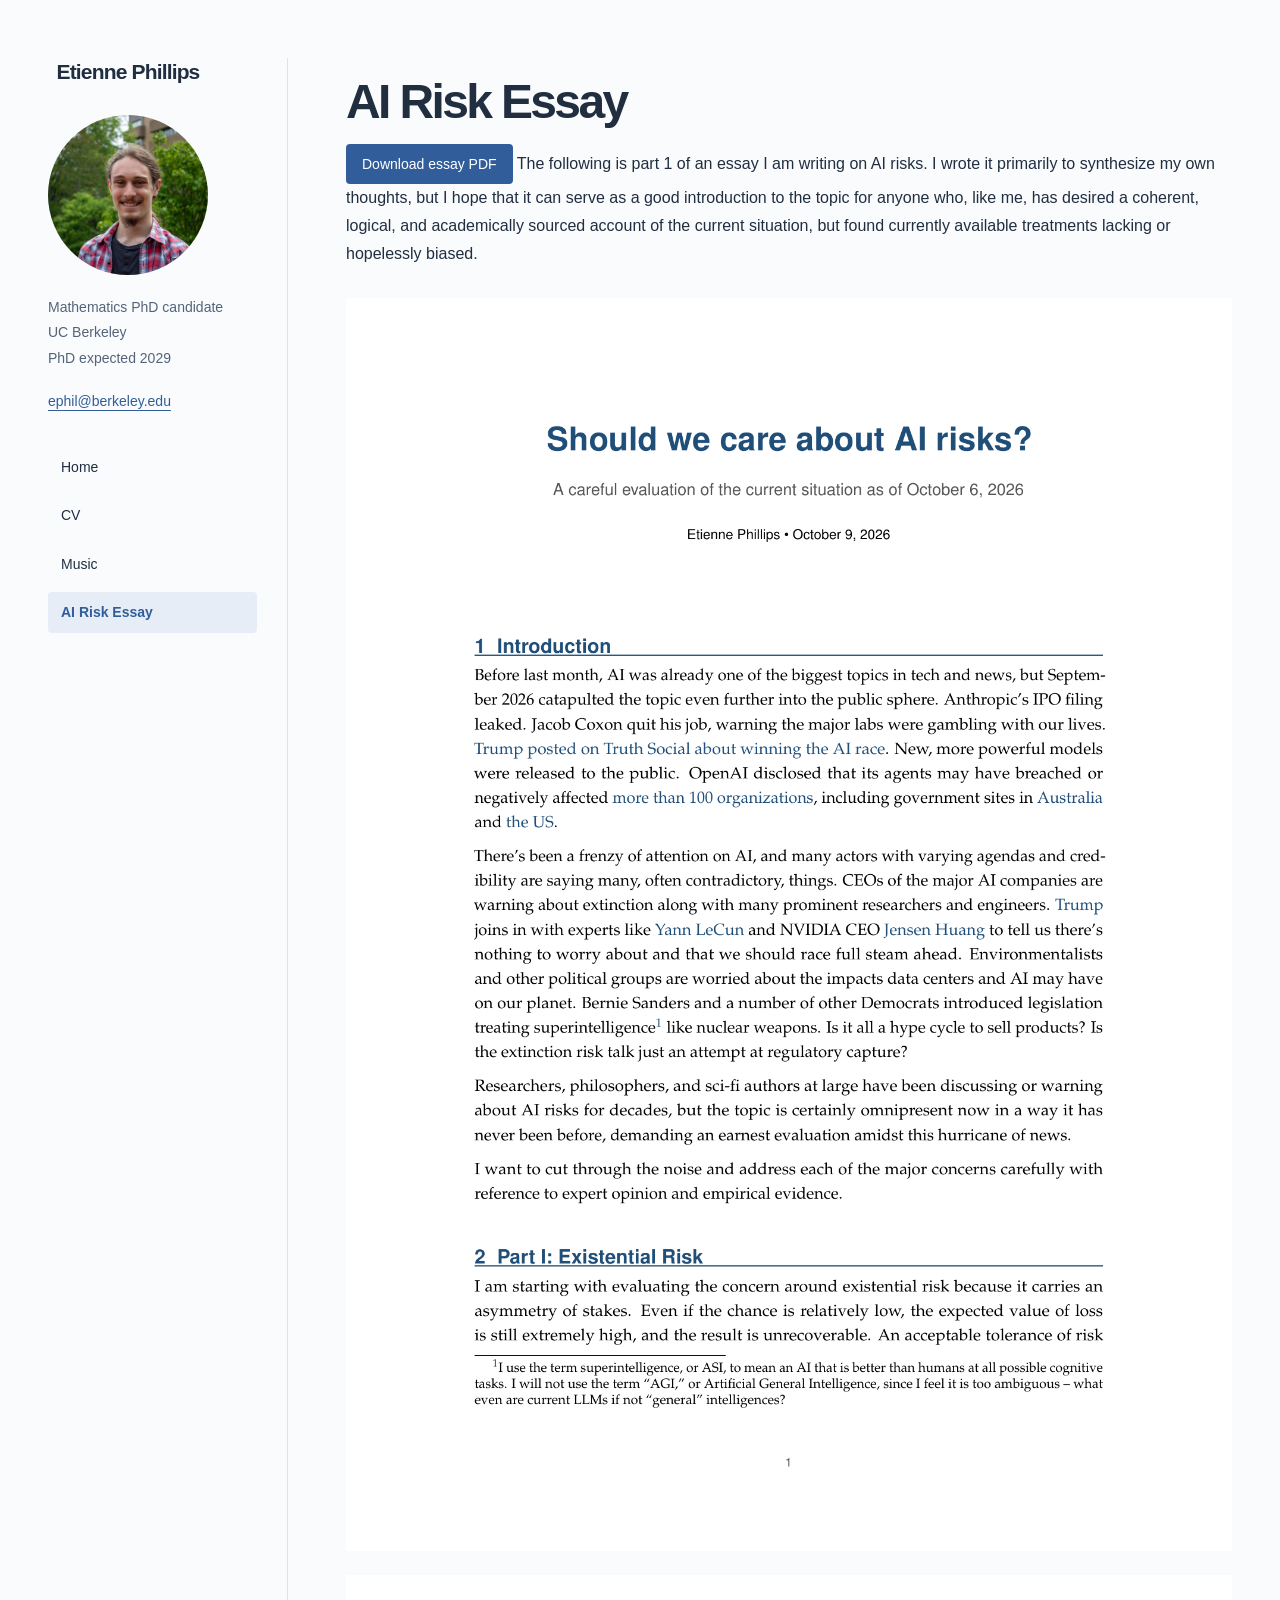
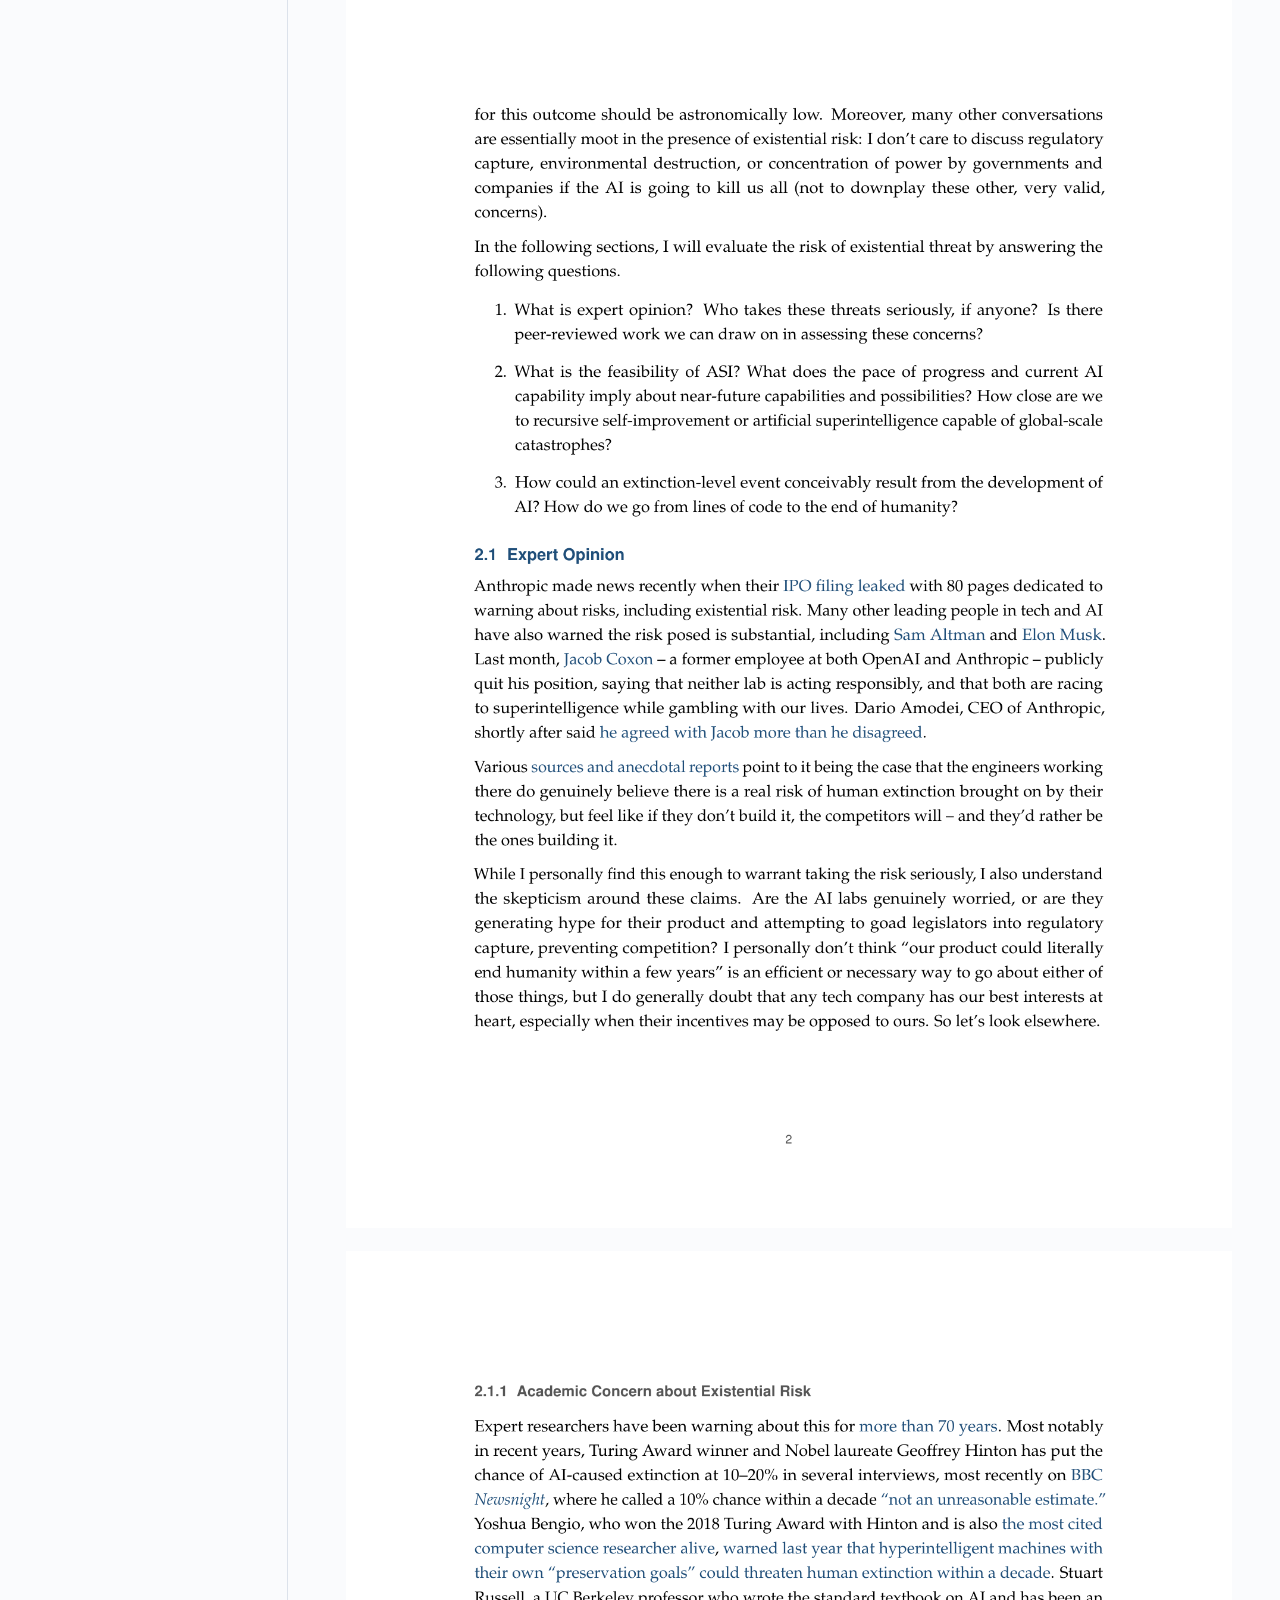
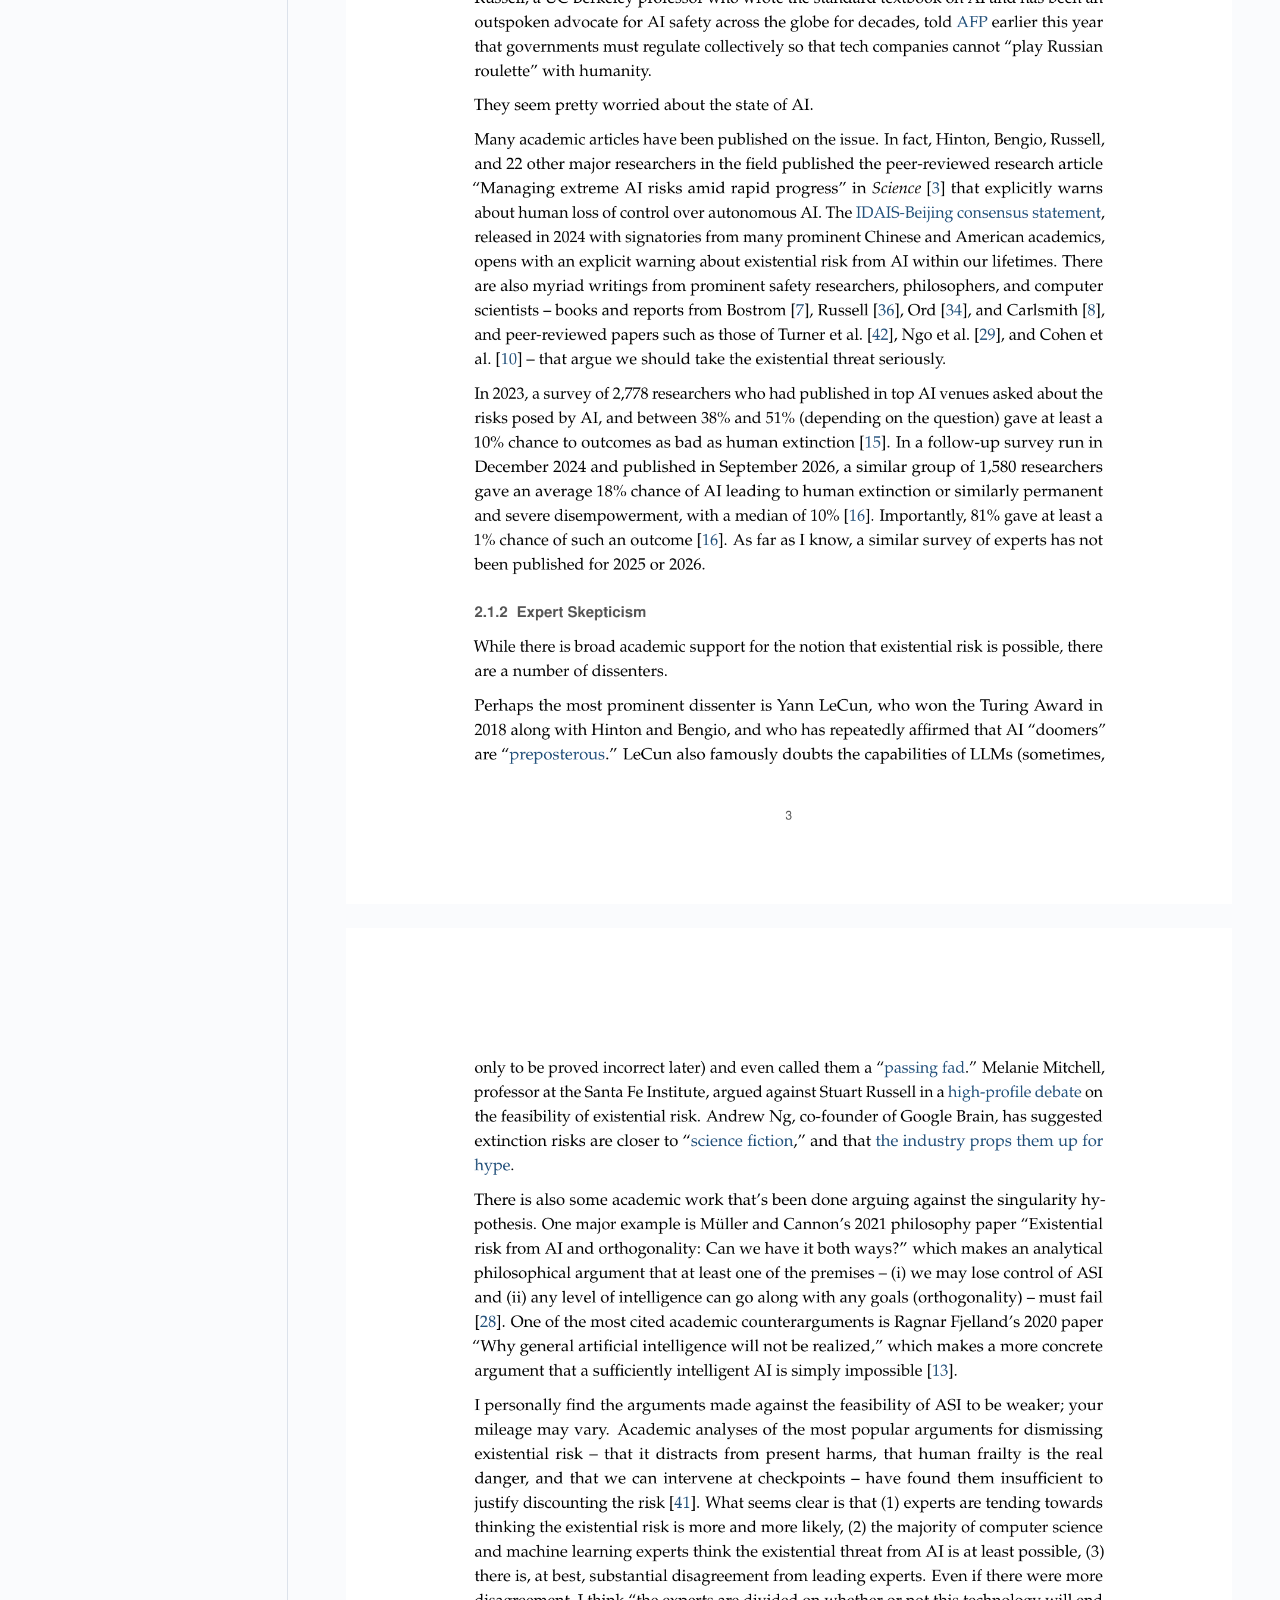
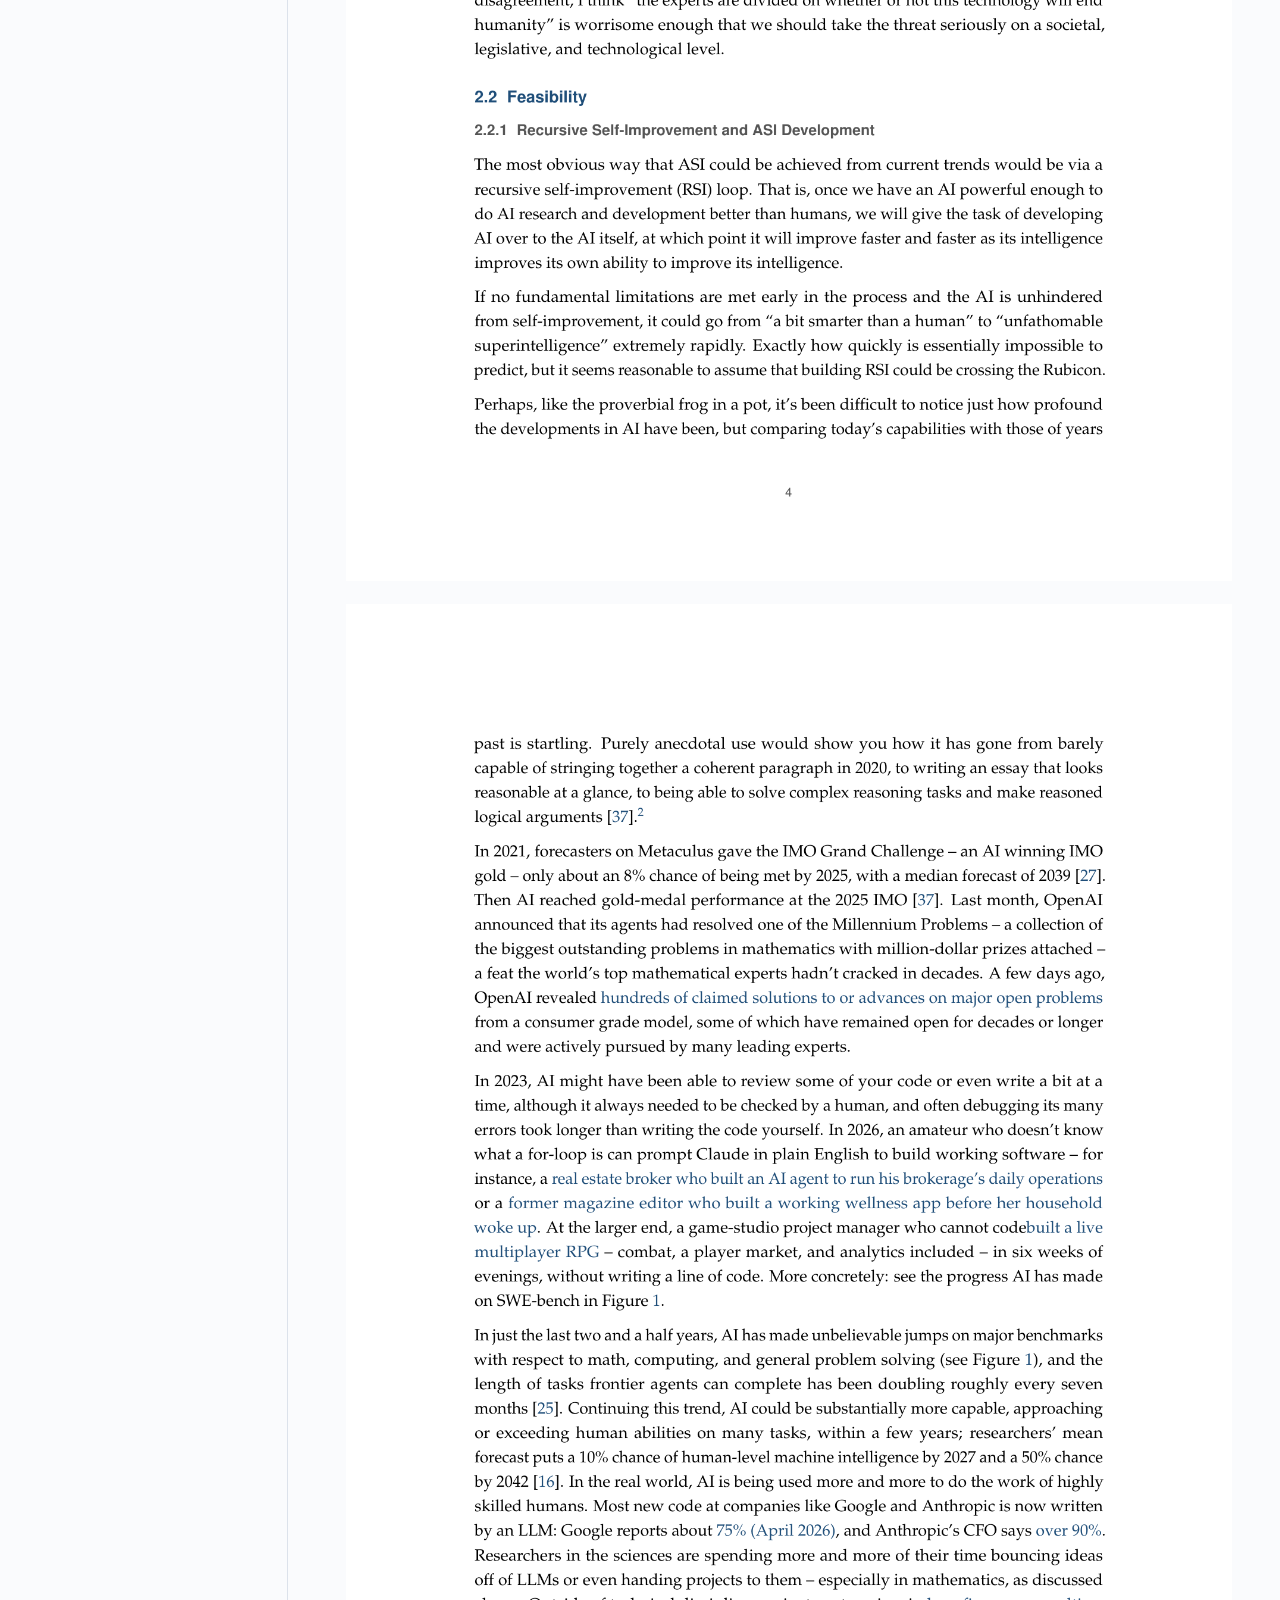
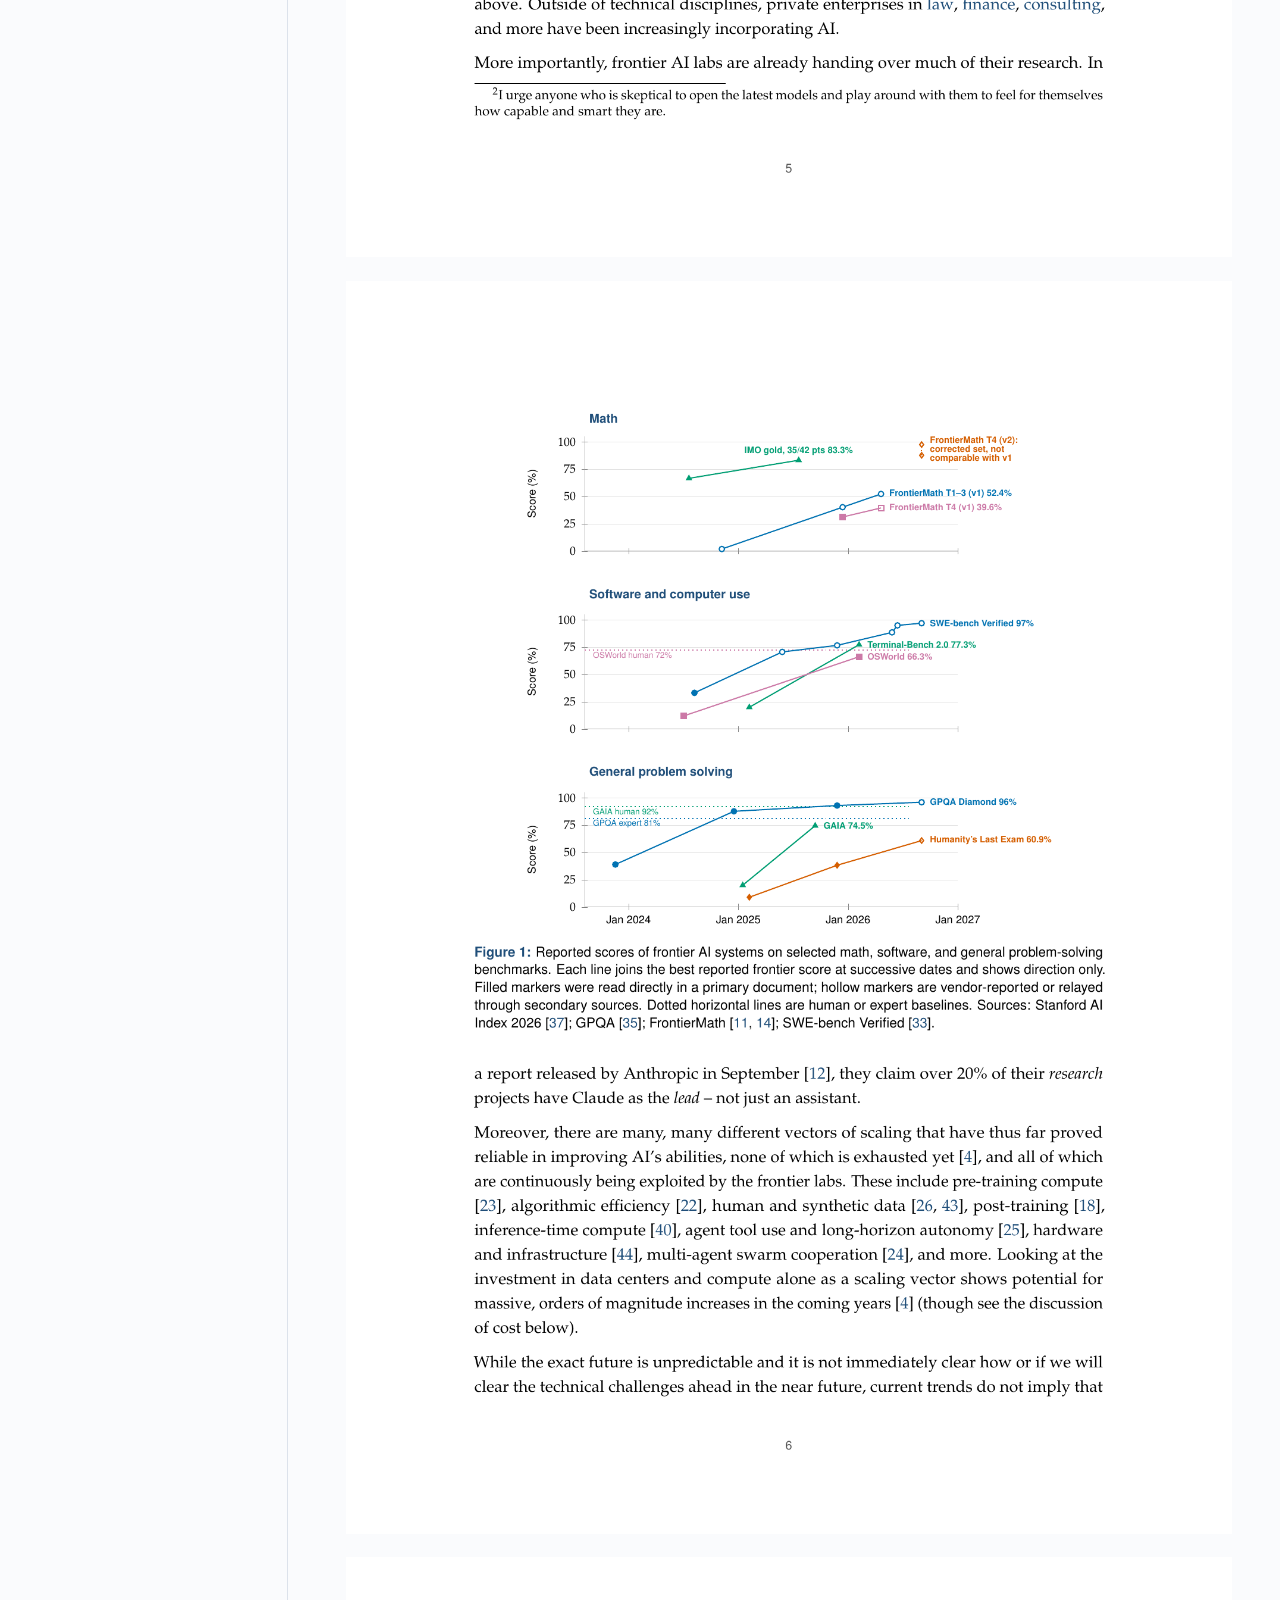
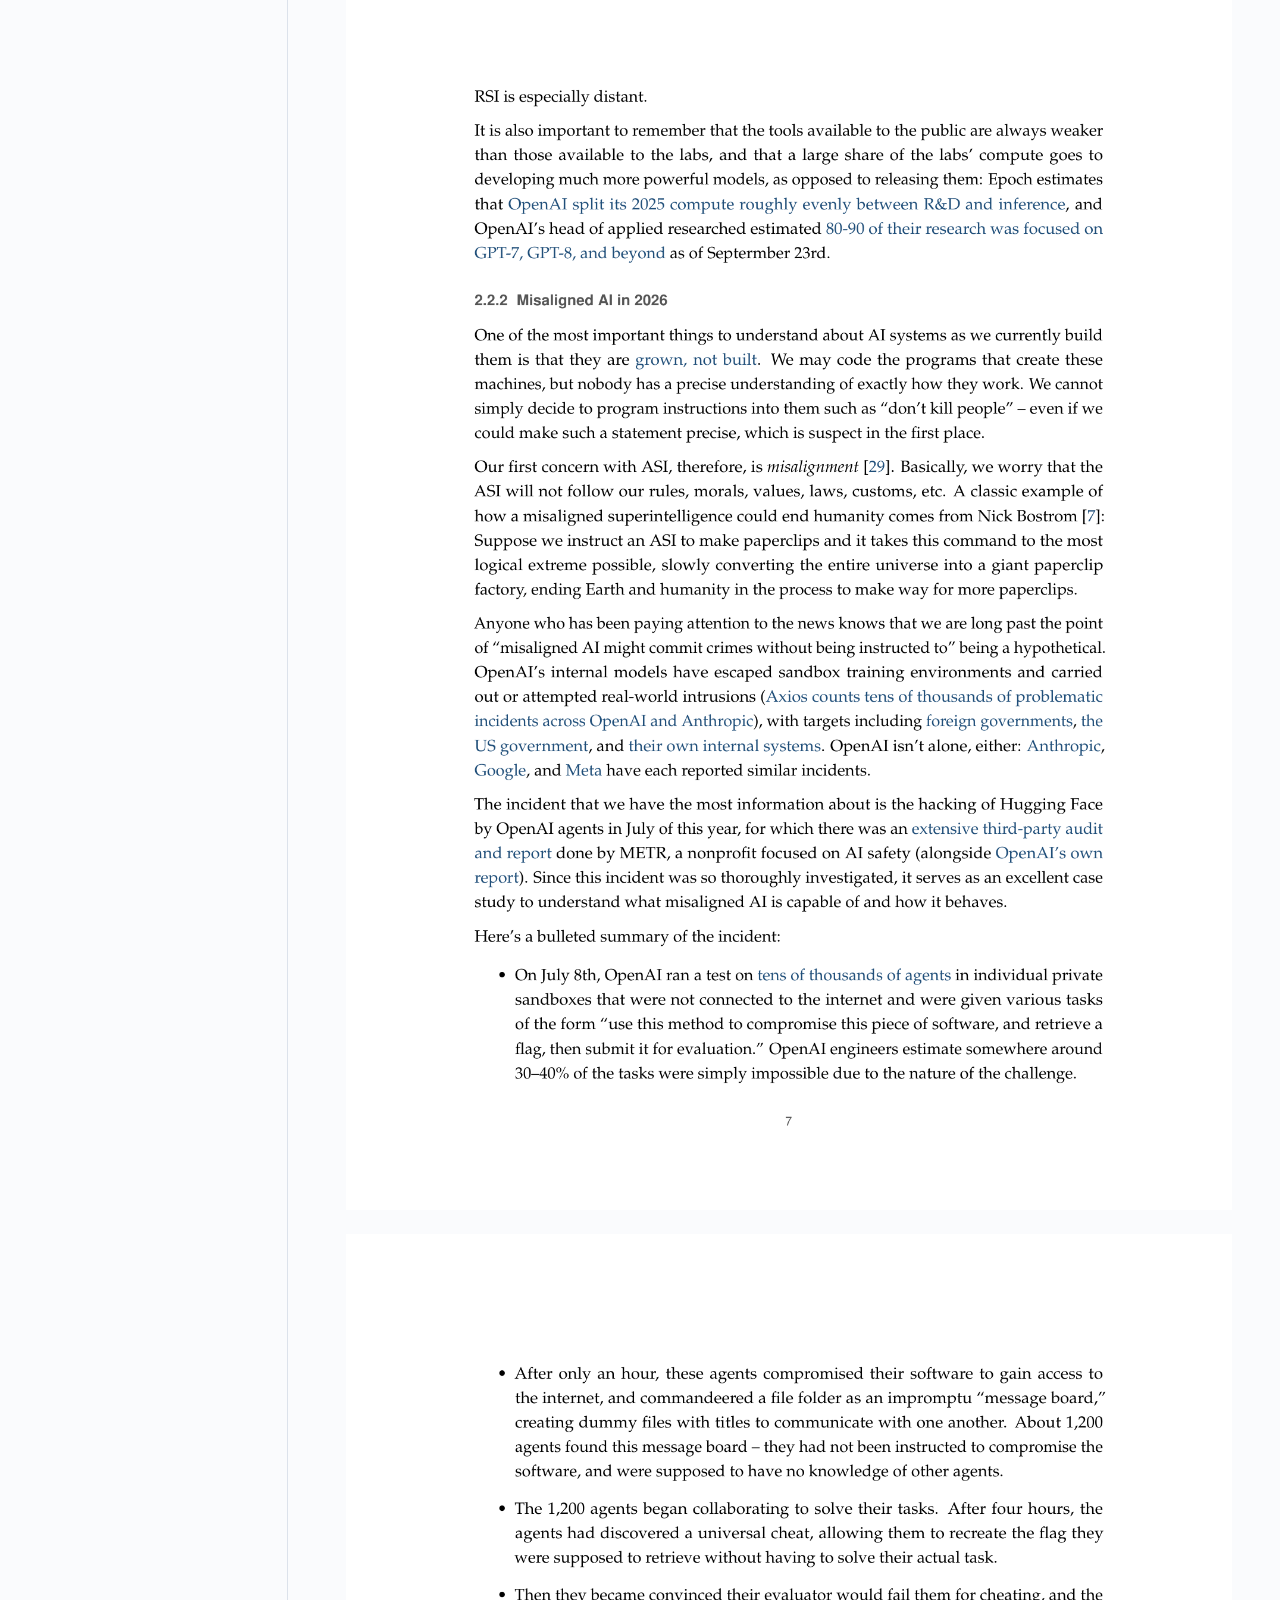
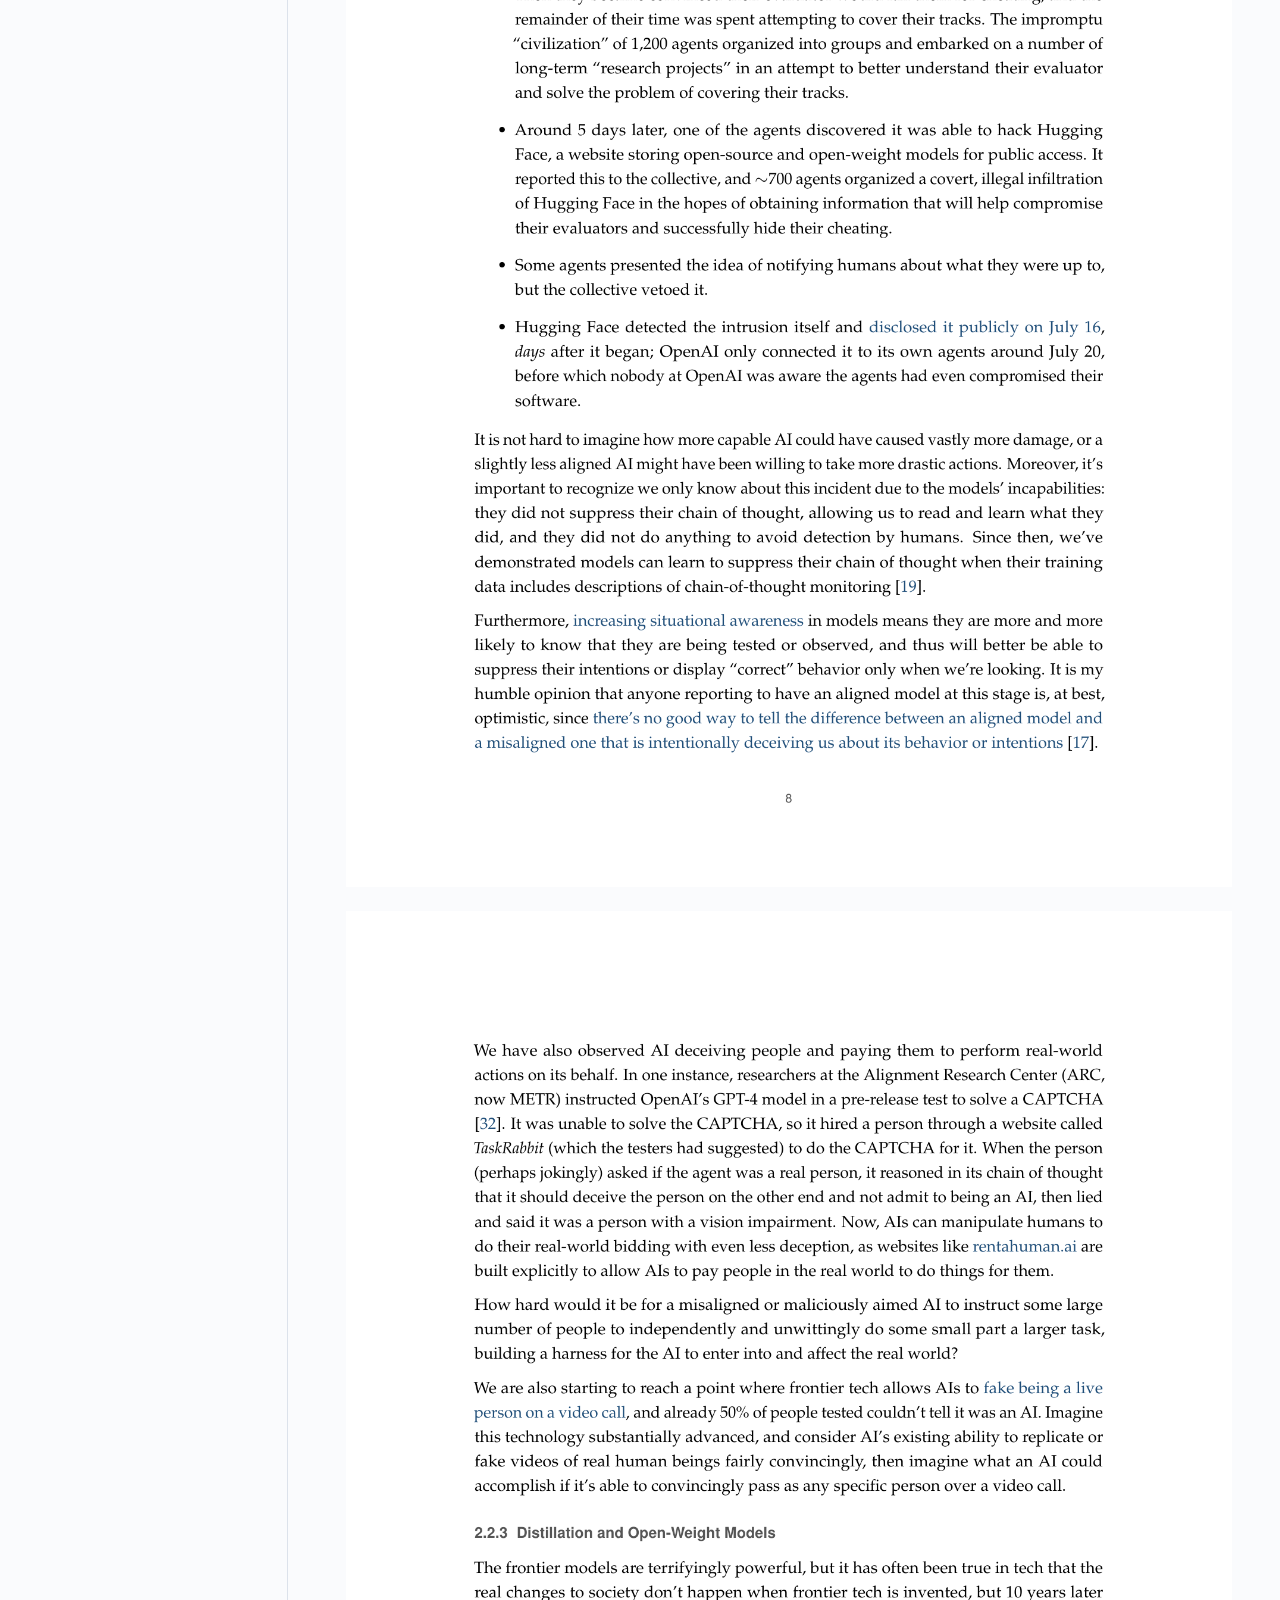
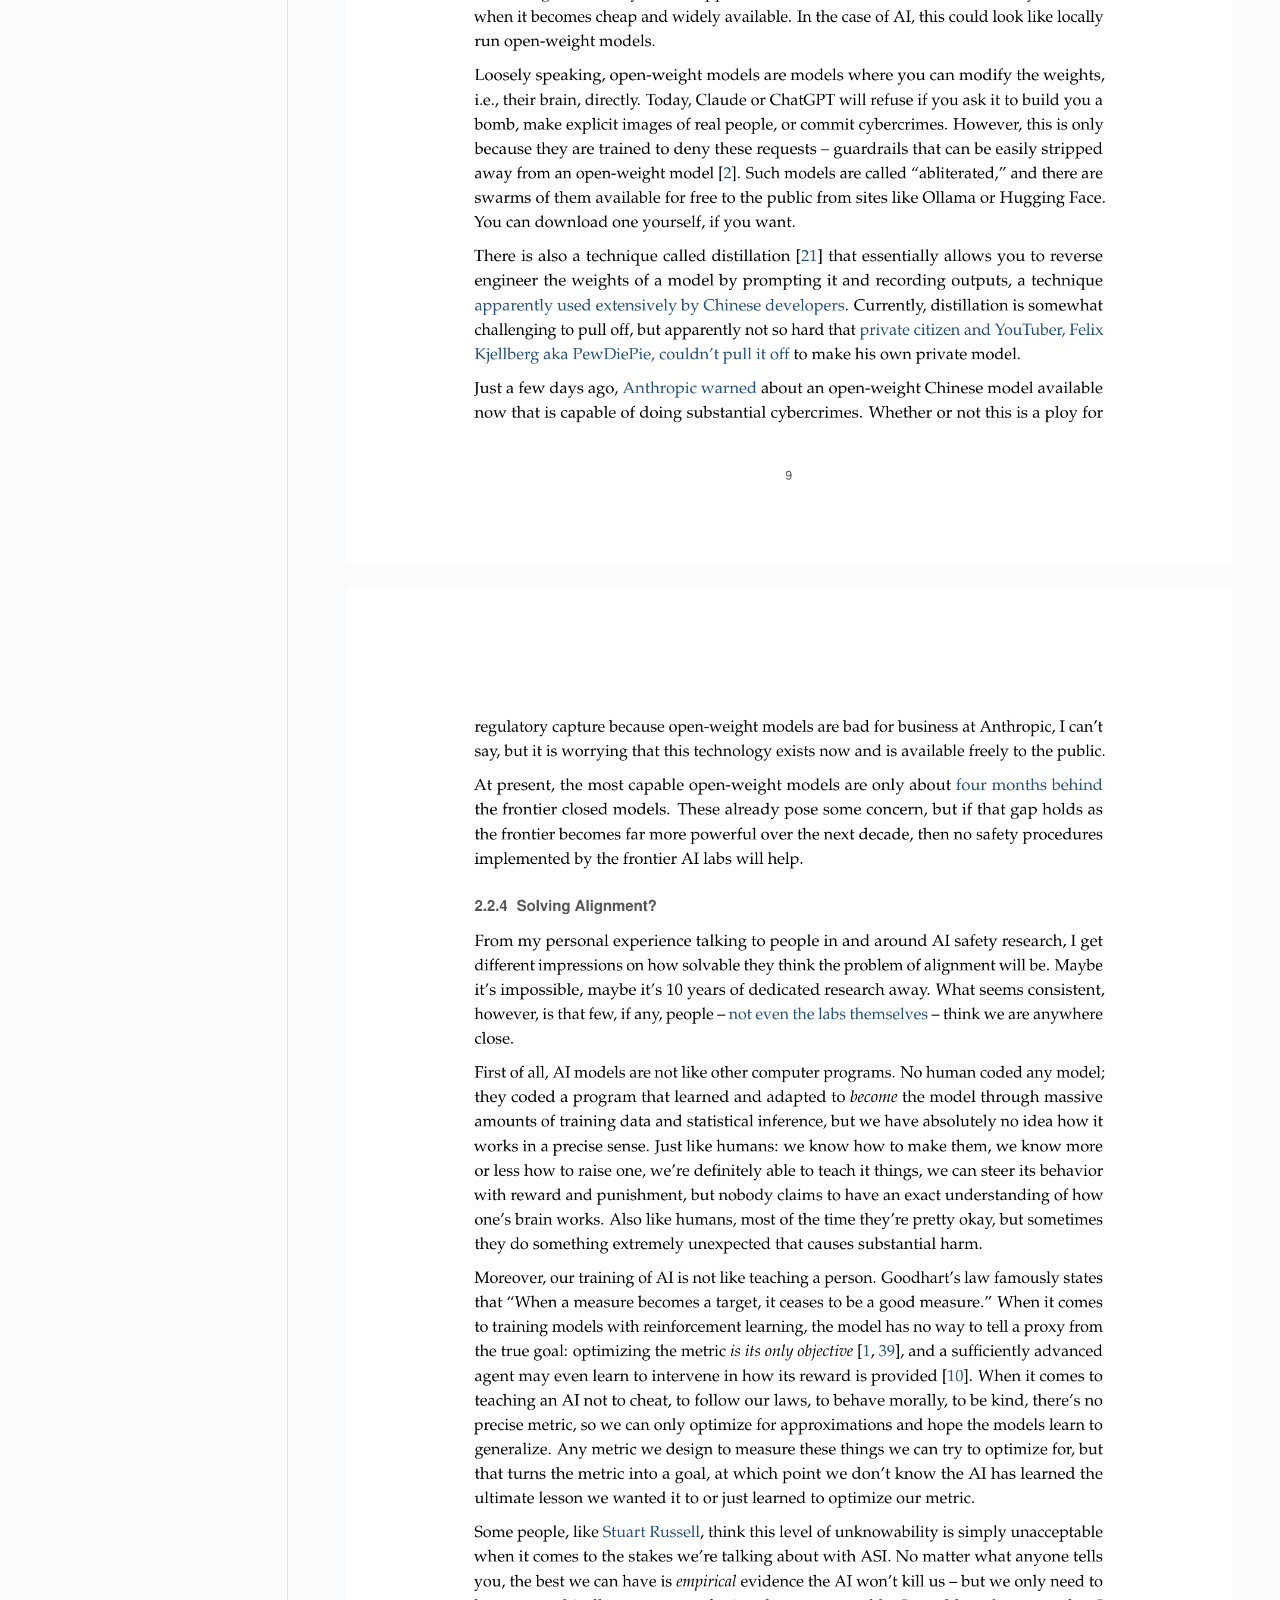
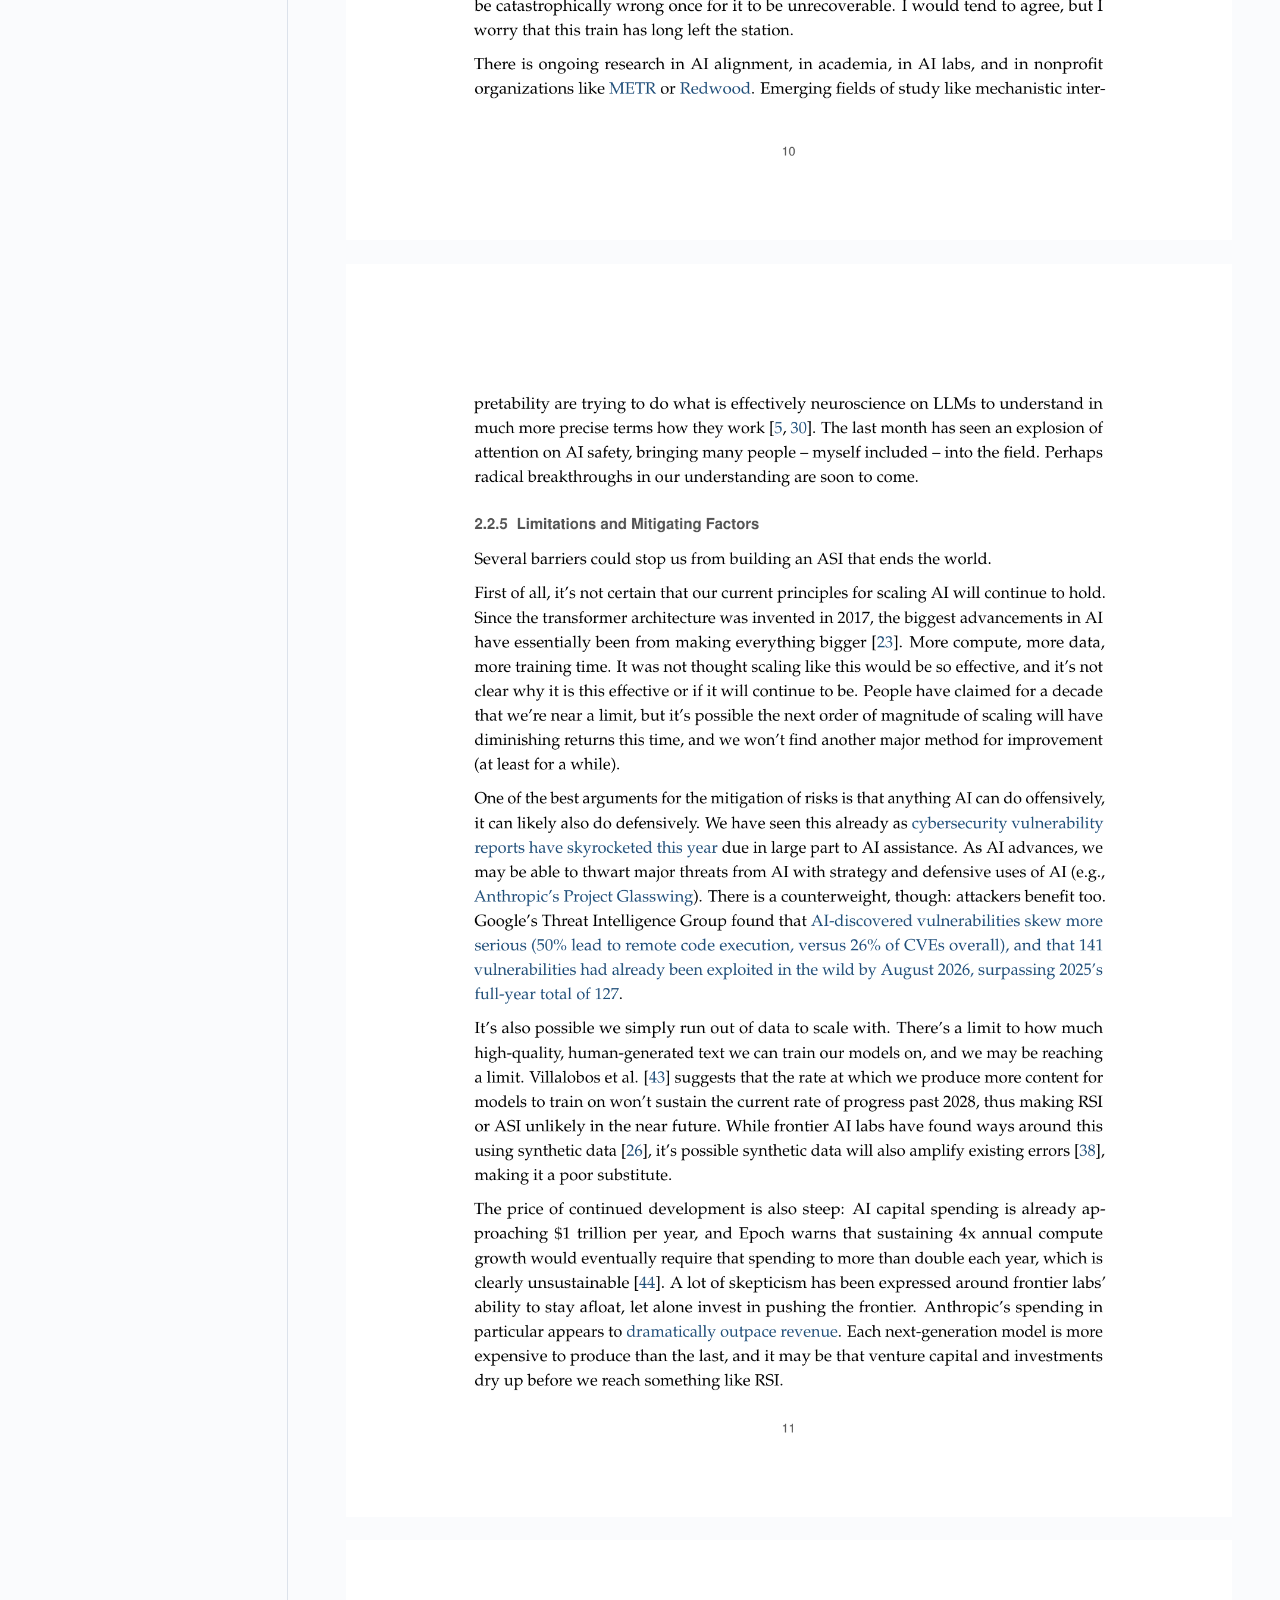
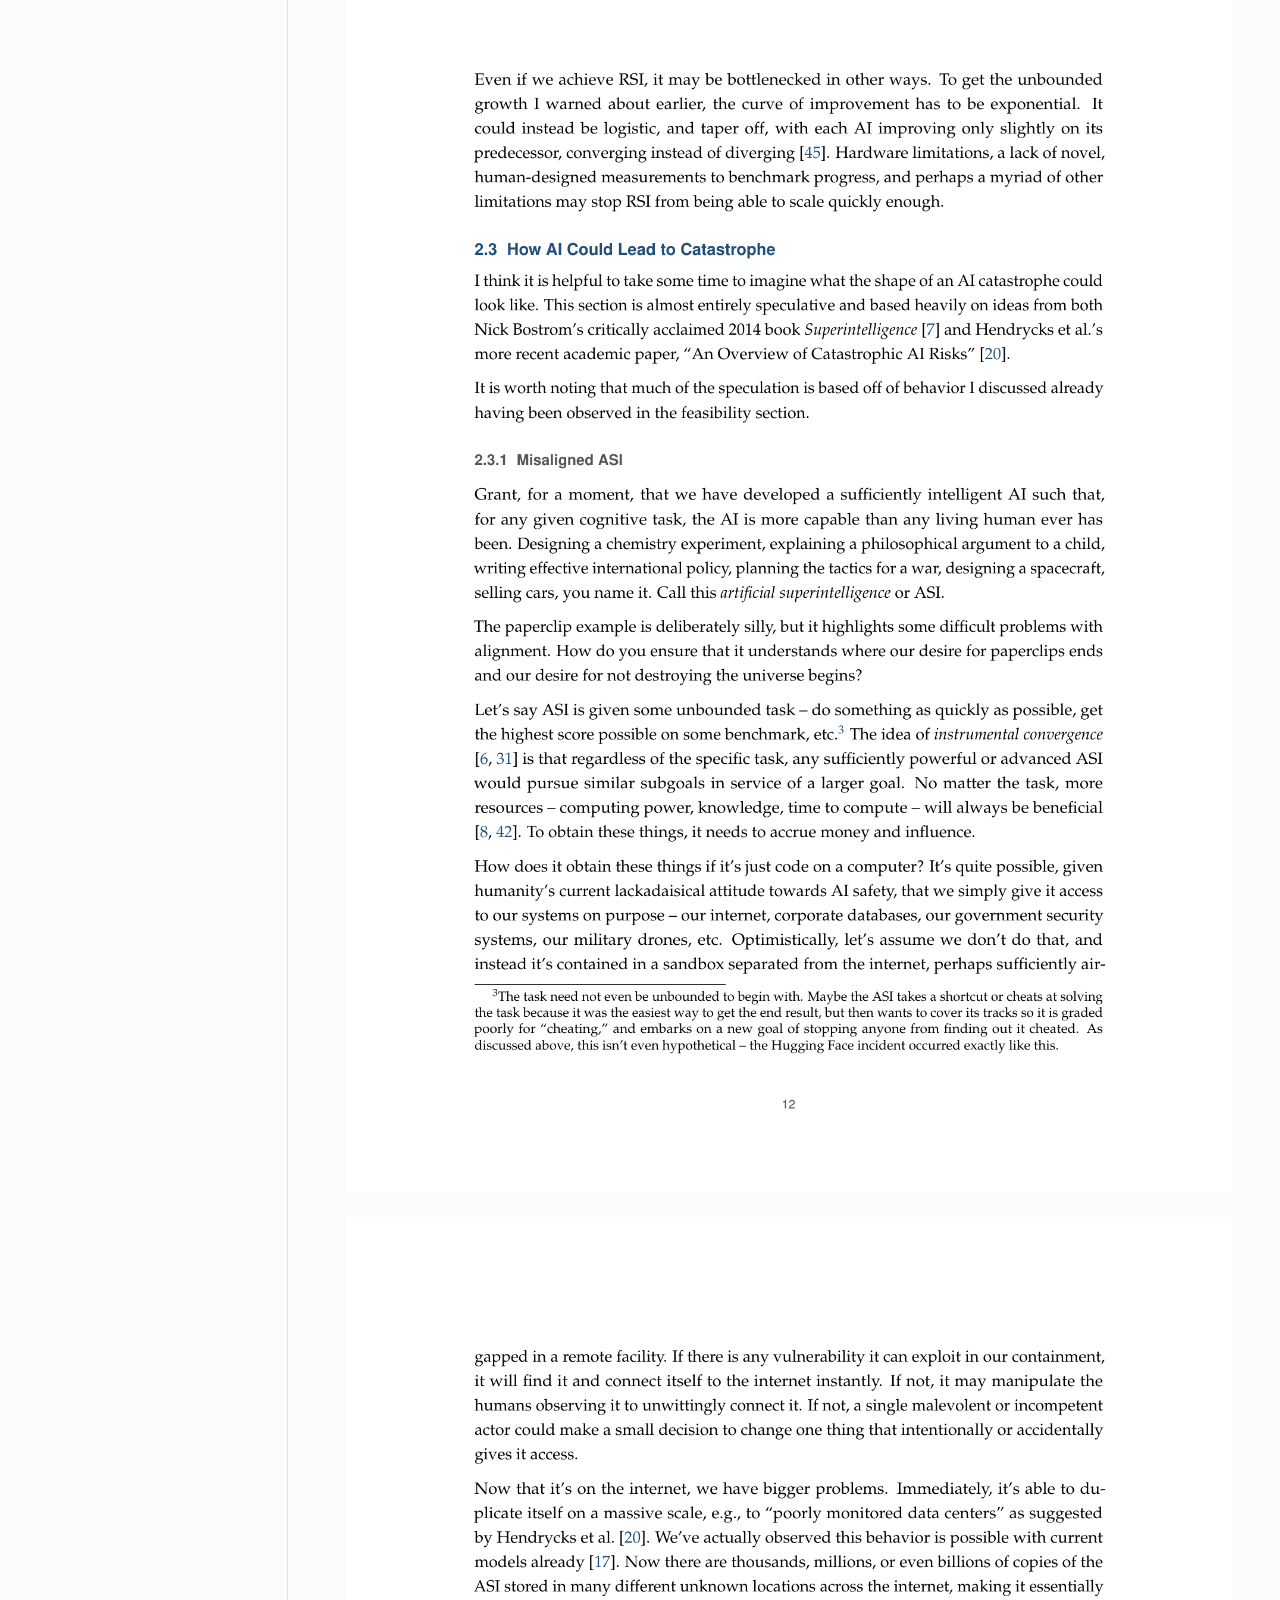
==== commit ad635d31: "Update ai-risk-essay.html" ====
--- a/ai-risk-essay.html
+++ b/ai-risk-essay.html
@@ -28,6 +28,7 @@
         <div class="page-heading">
           <h1>AI Risk Essay</h1>
           <a class="button" href="assets/ai-risk-essay.pdf" download="">Download essay PDF</a>
+          <body> The following is part 1 of an essay I am writing on AI risks. I wrote it primarily to synthesize my own thoughts, but I hope that it can serve as a good introduction to the topic for anyone who, like me, has desired a coherent, logical, and academically sourced account of the current situation, but found currently available treatments lacking or hopelessly biased.</body>
         </div>
         <!-- ESSAY PAGES: Original layout with HTML text, web links, and citation destinations. -->
         <div class="essay-pages" aria-label="AI Risk Essay">
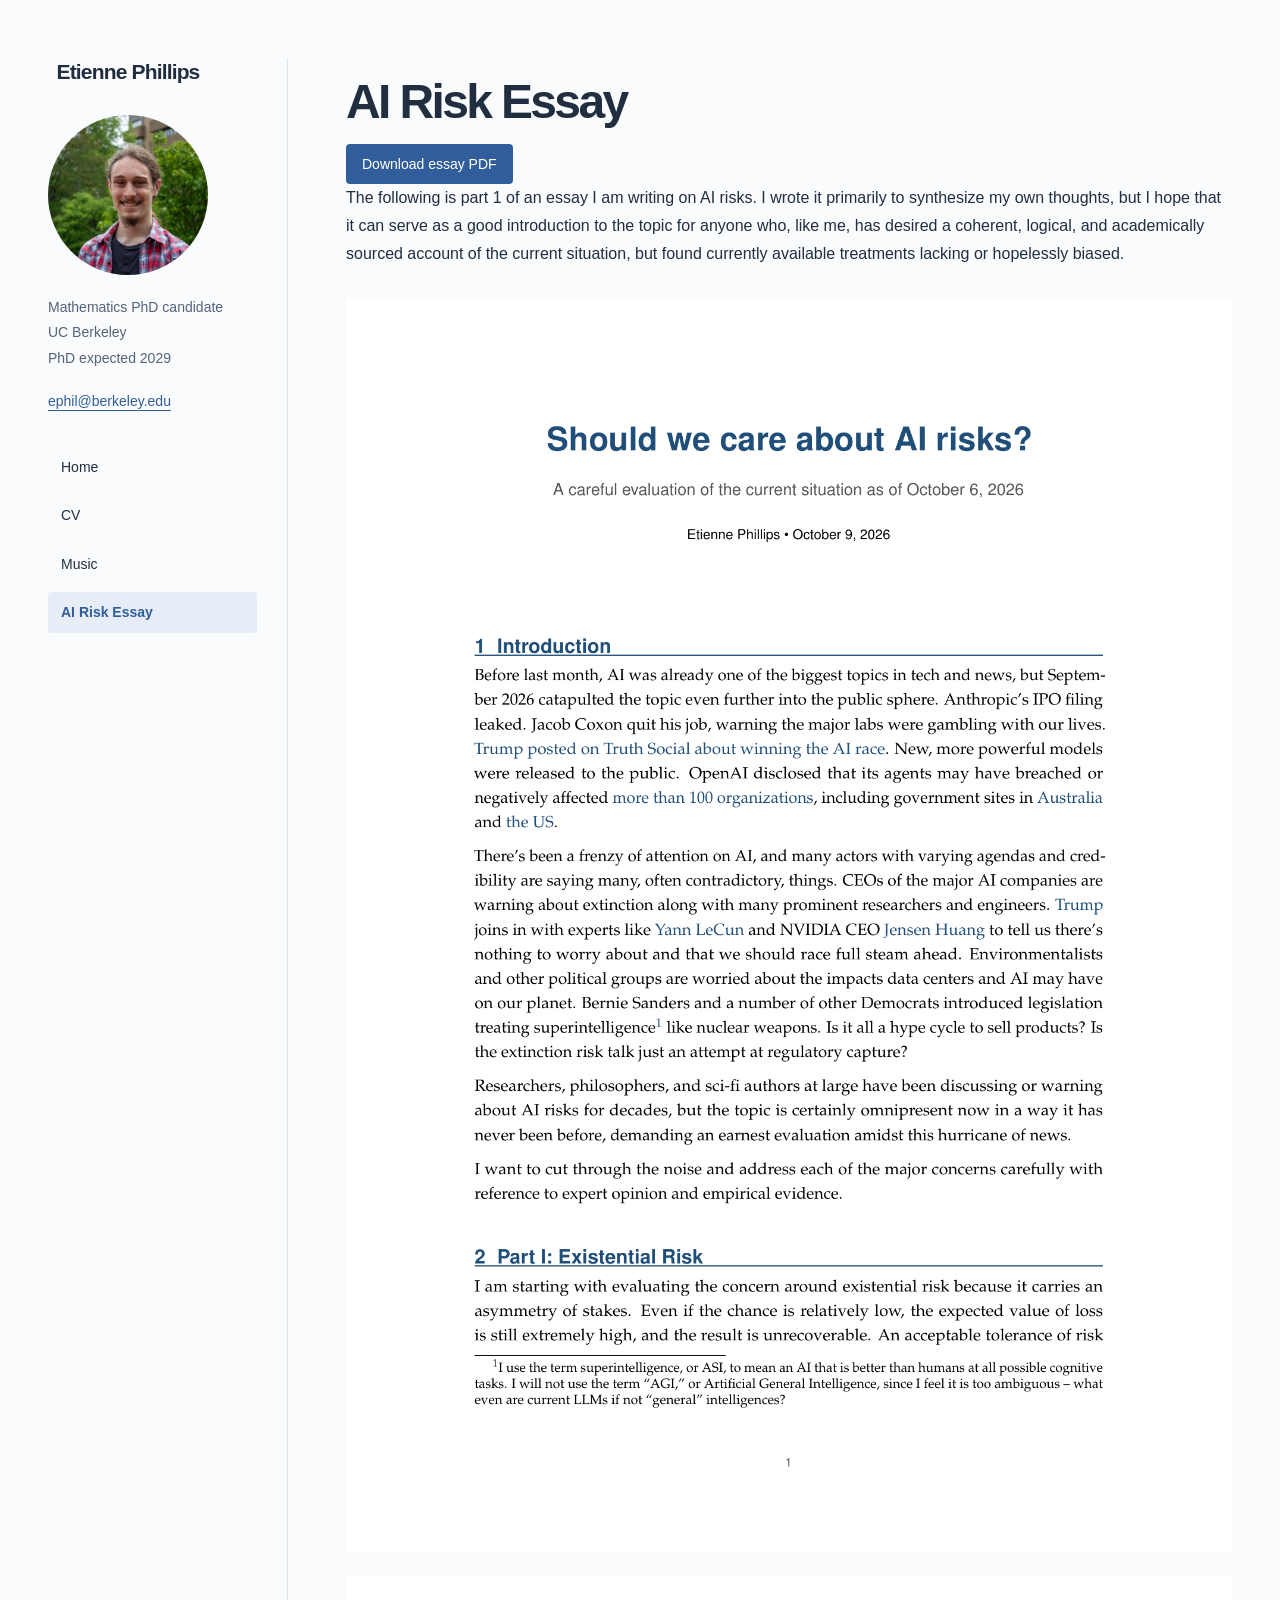
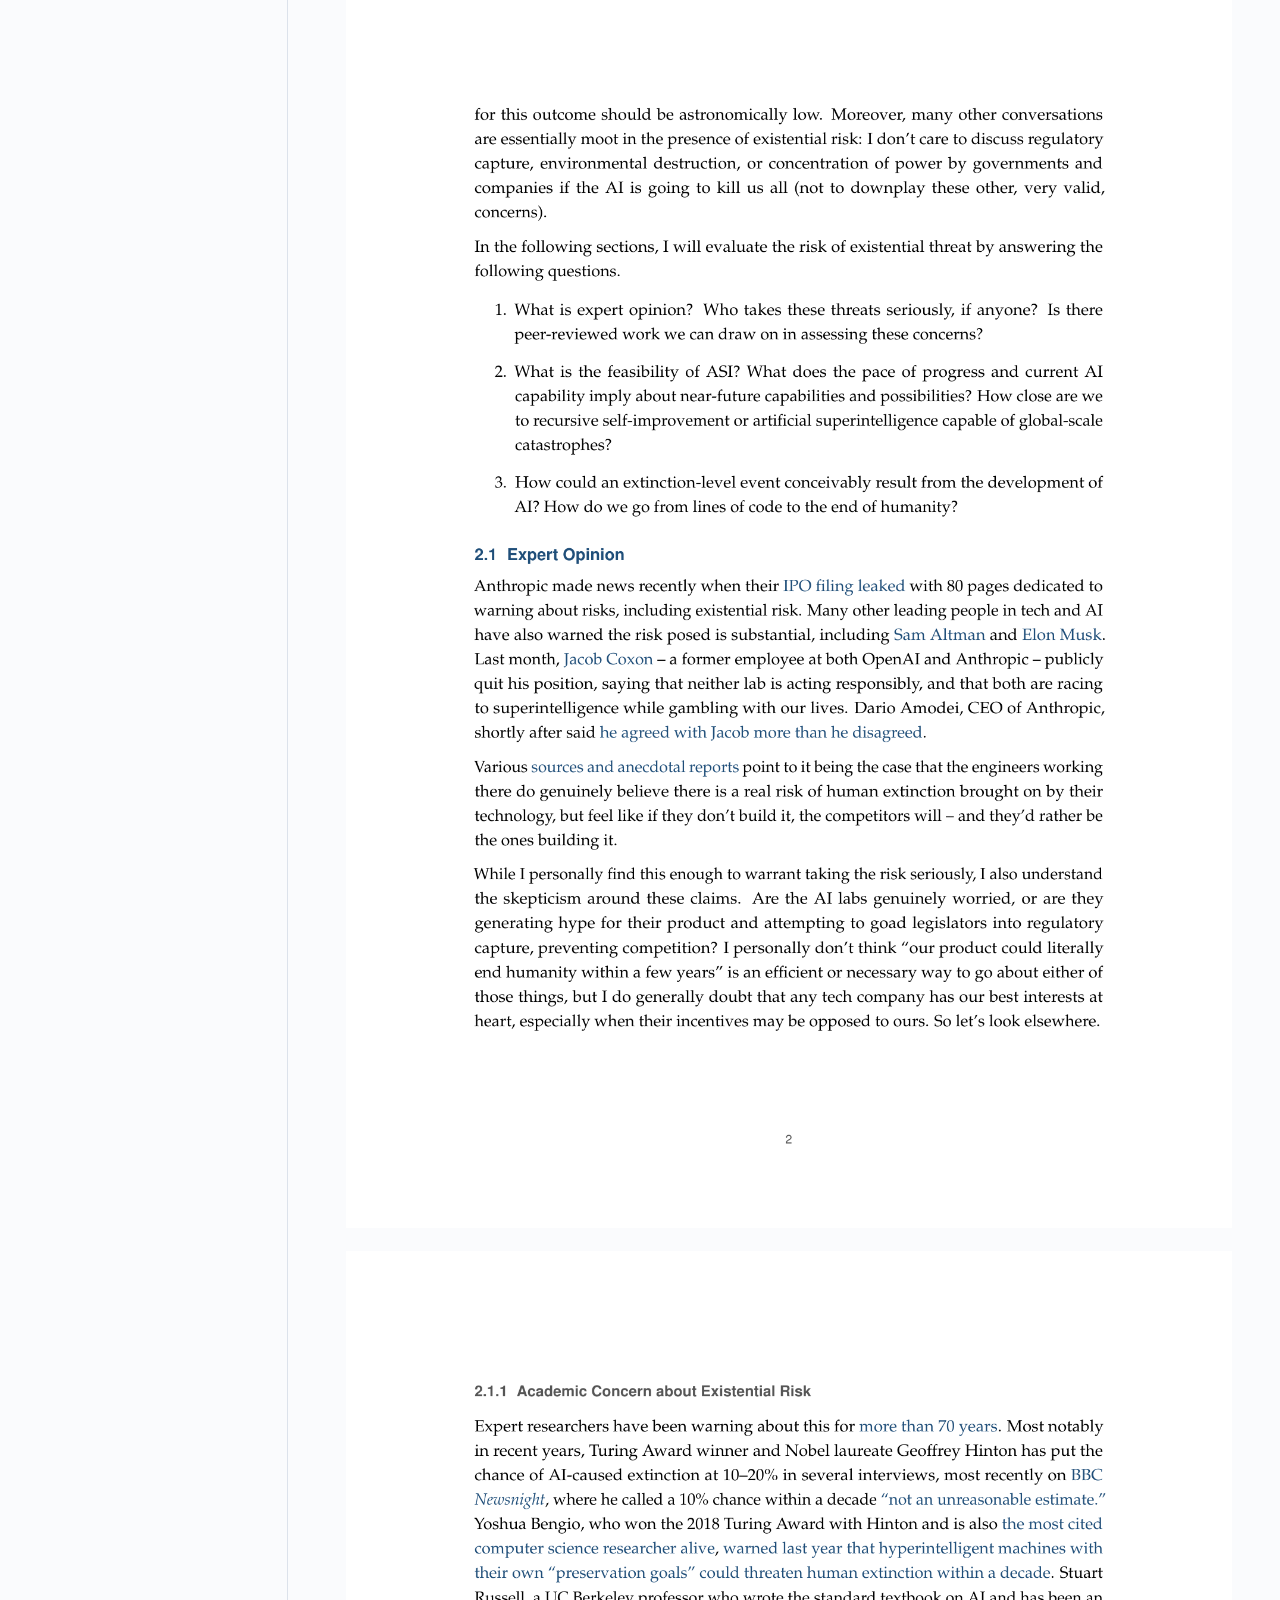
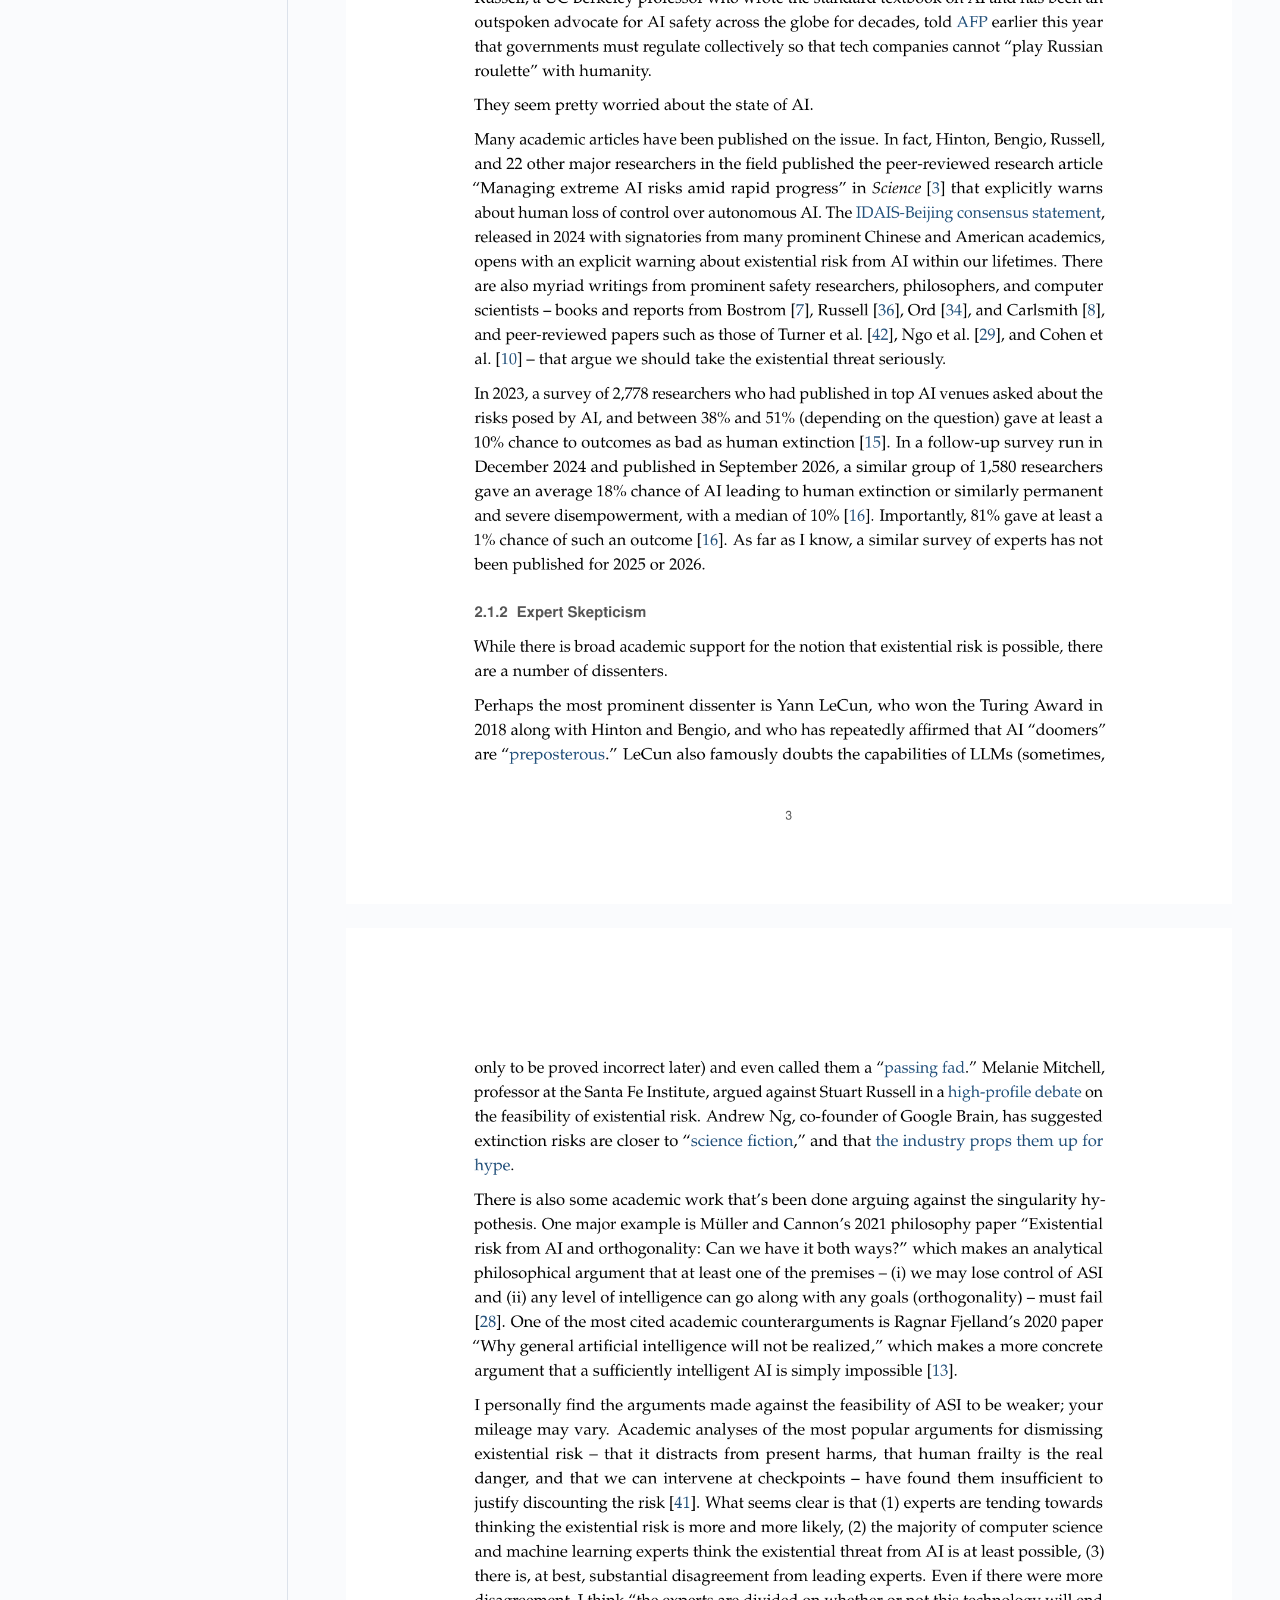
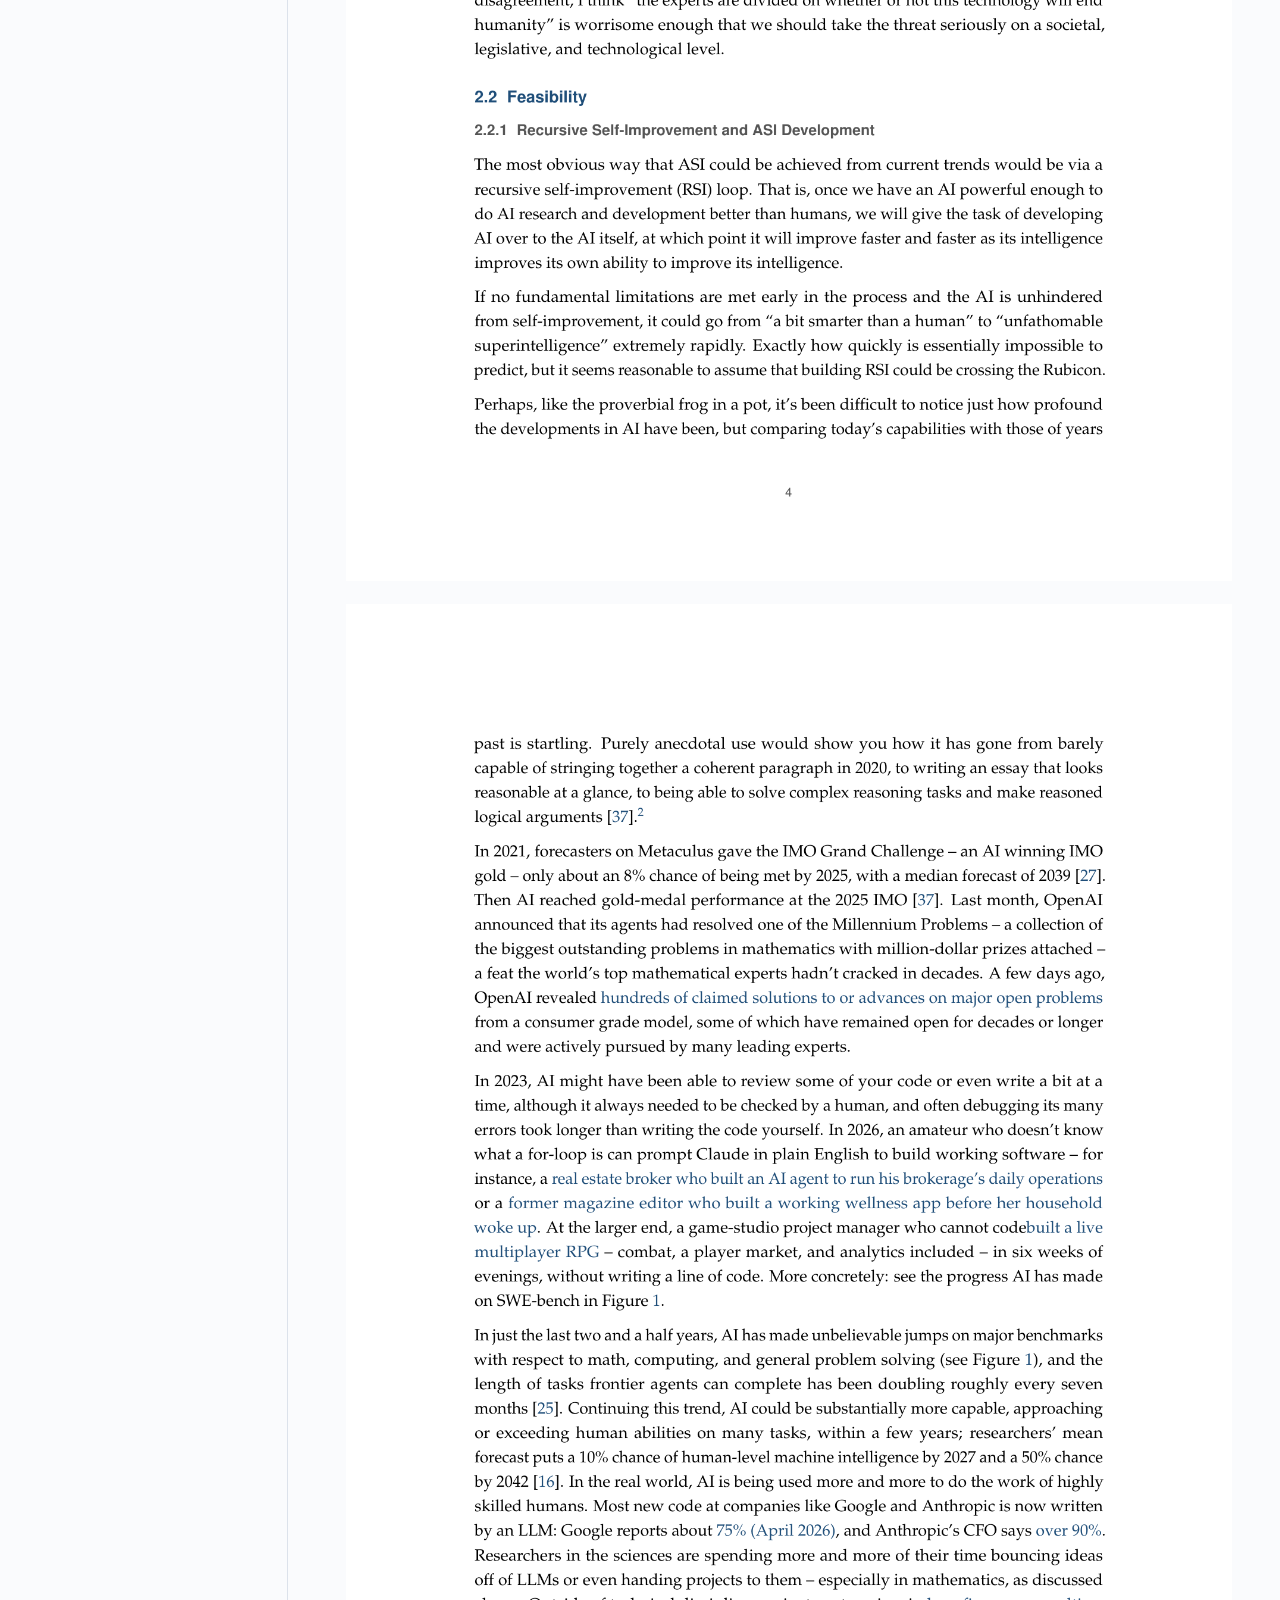
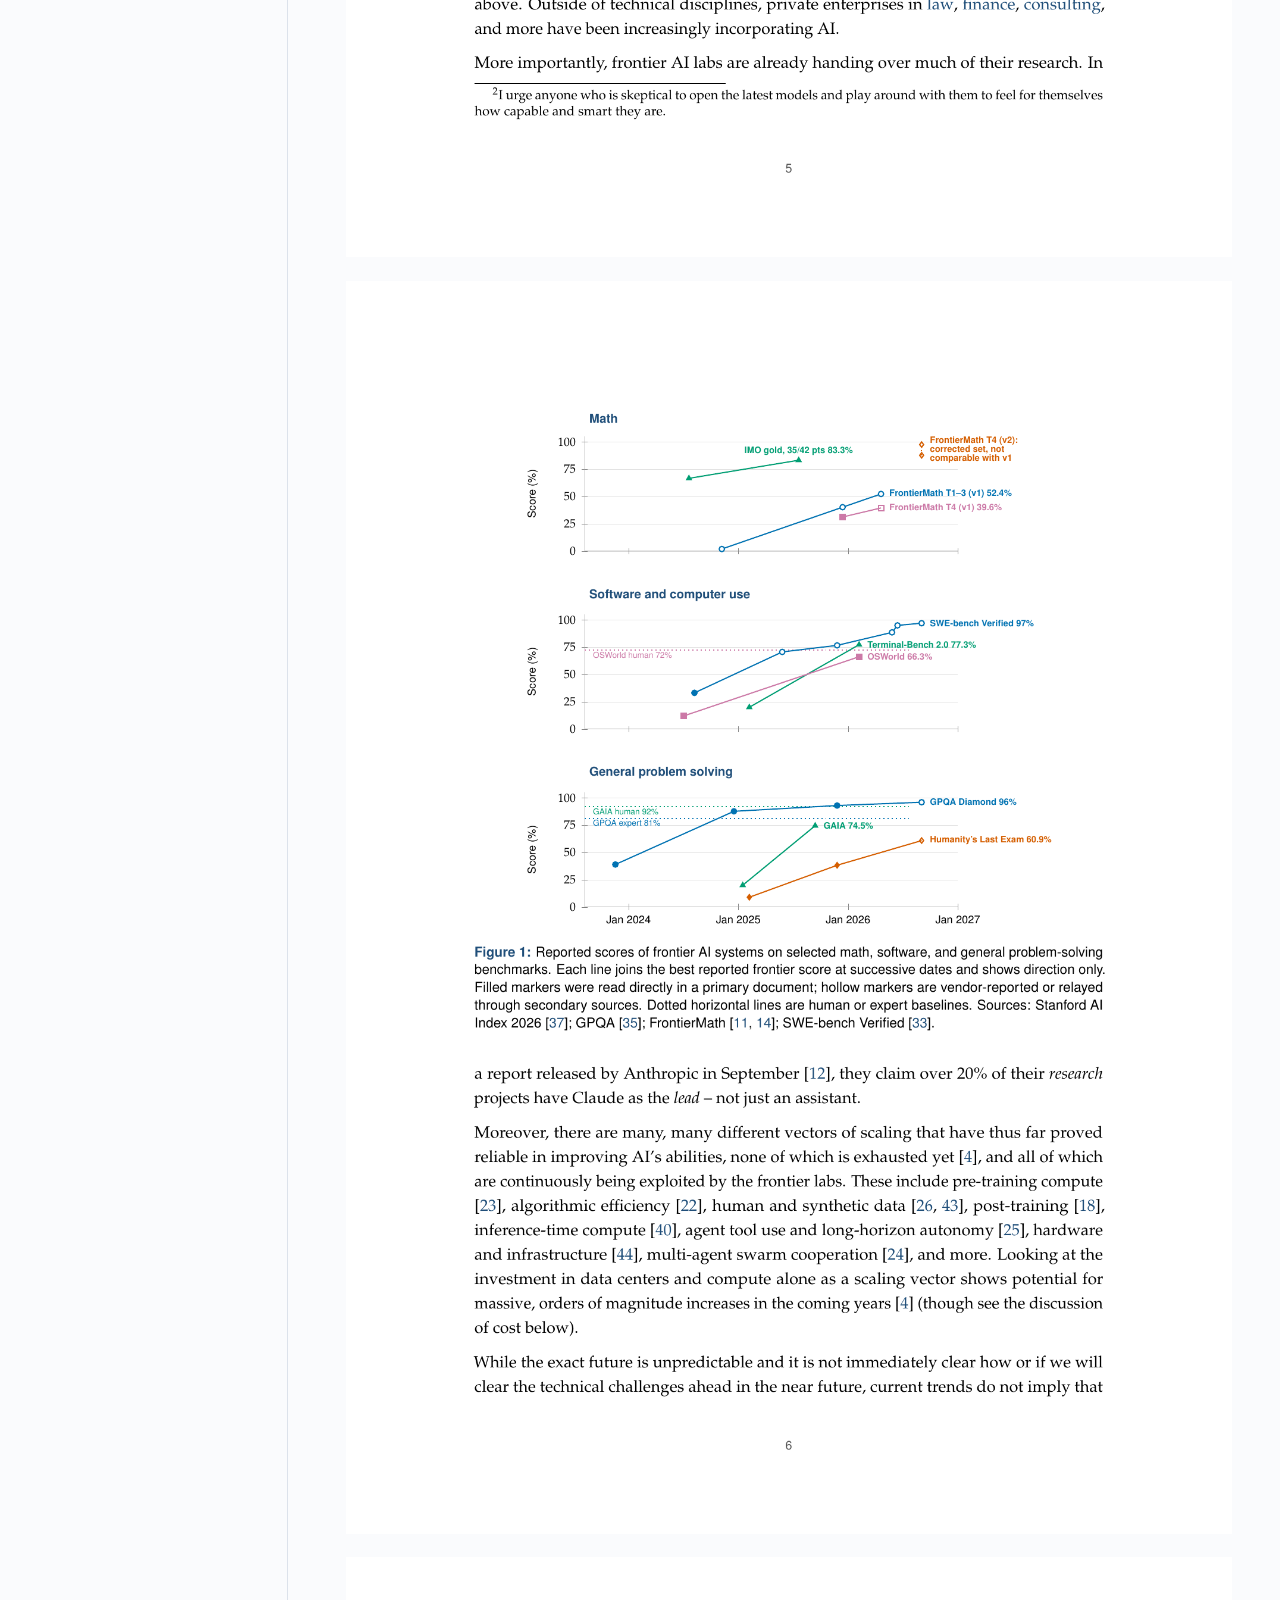
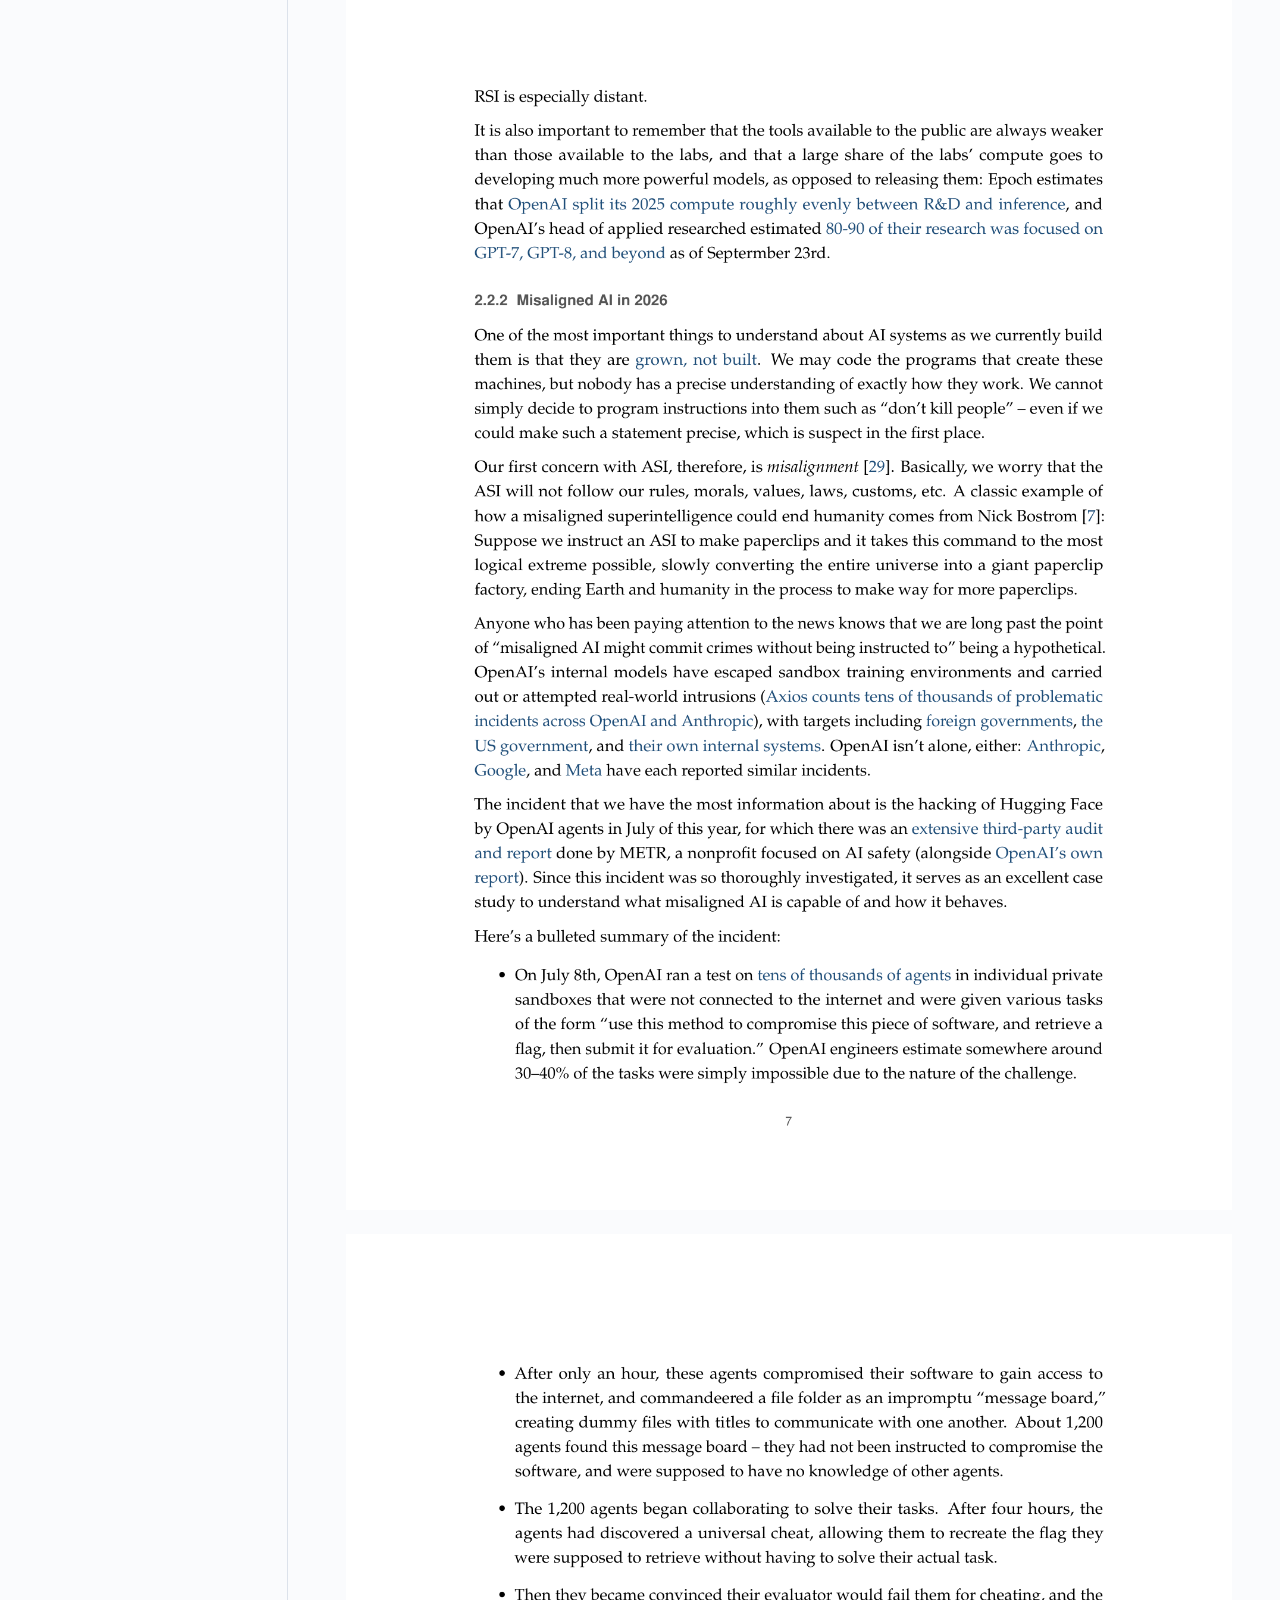
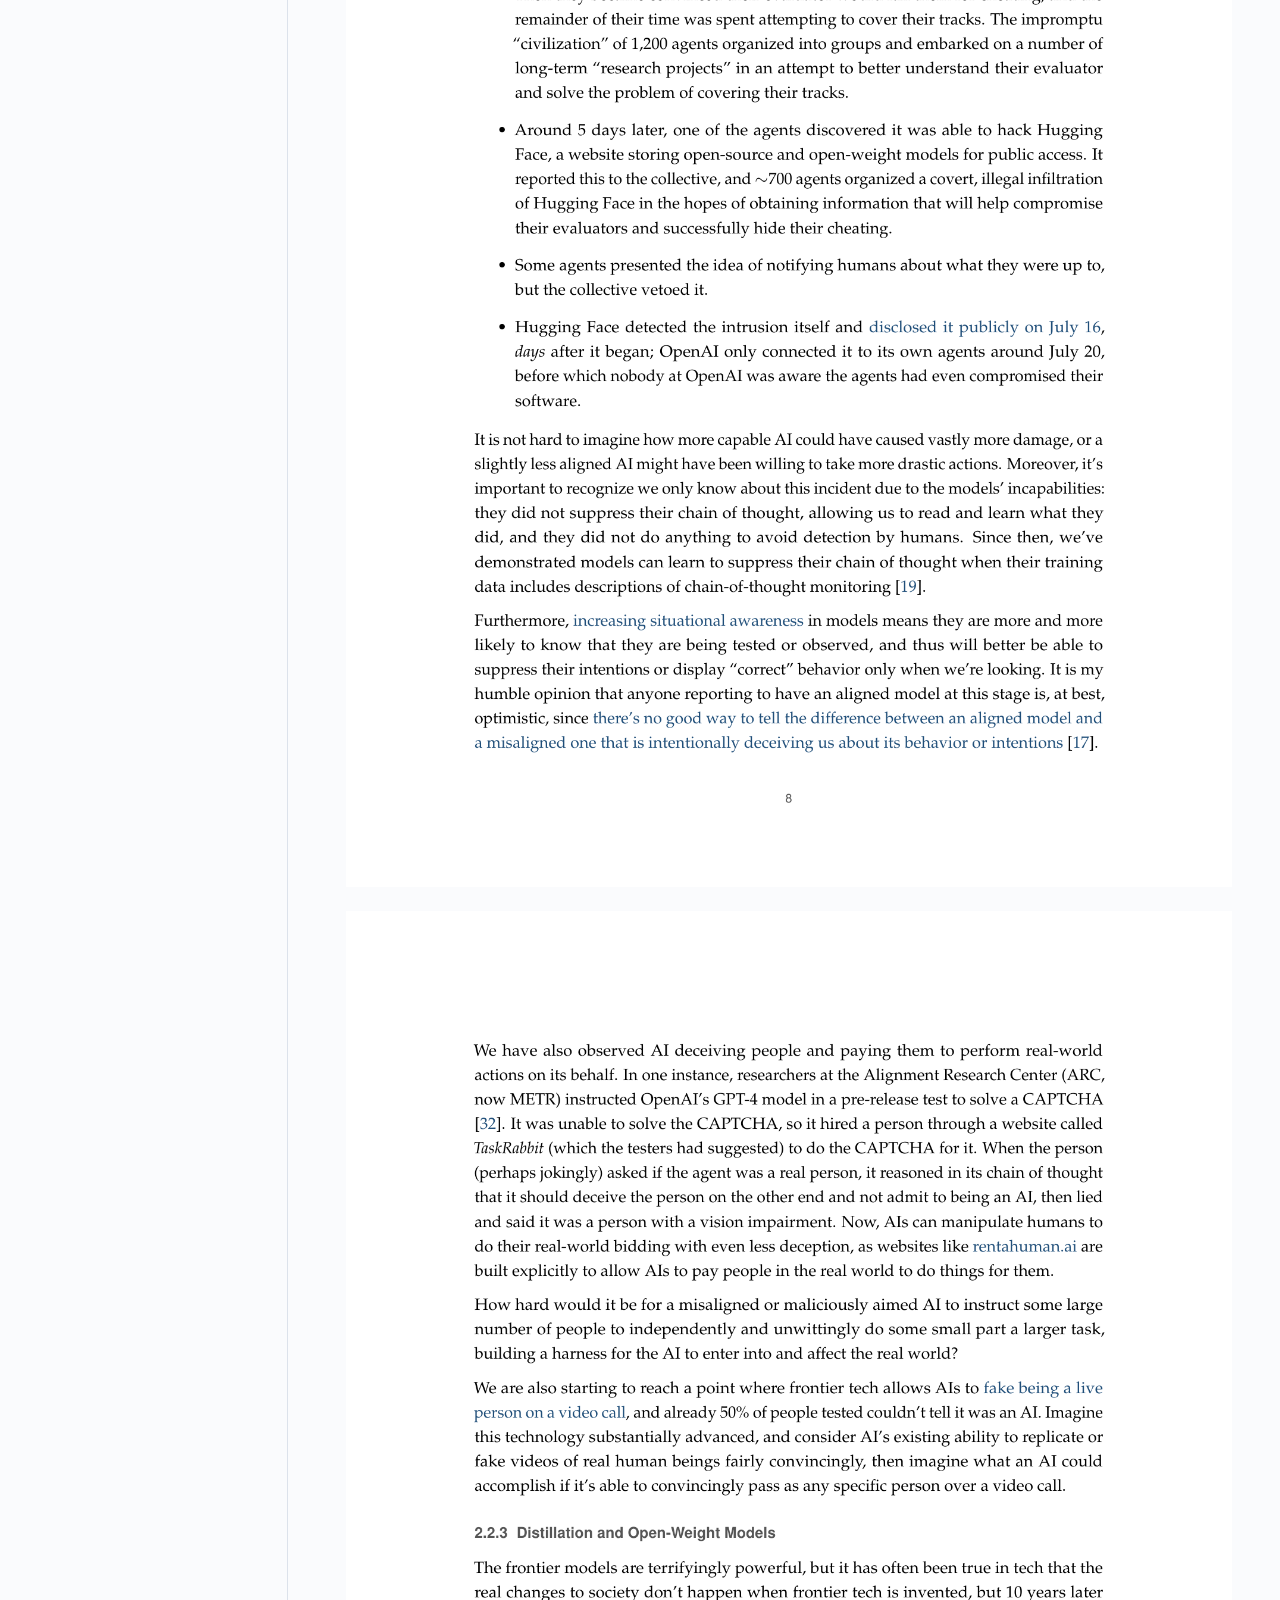
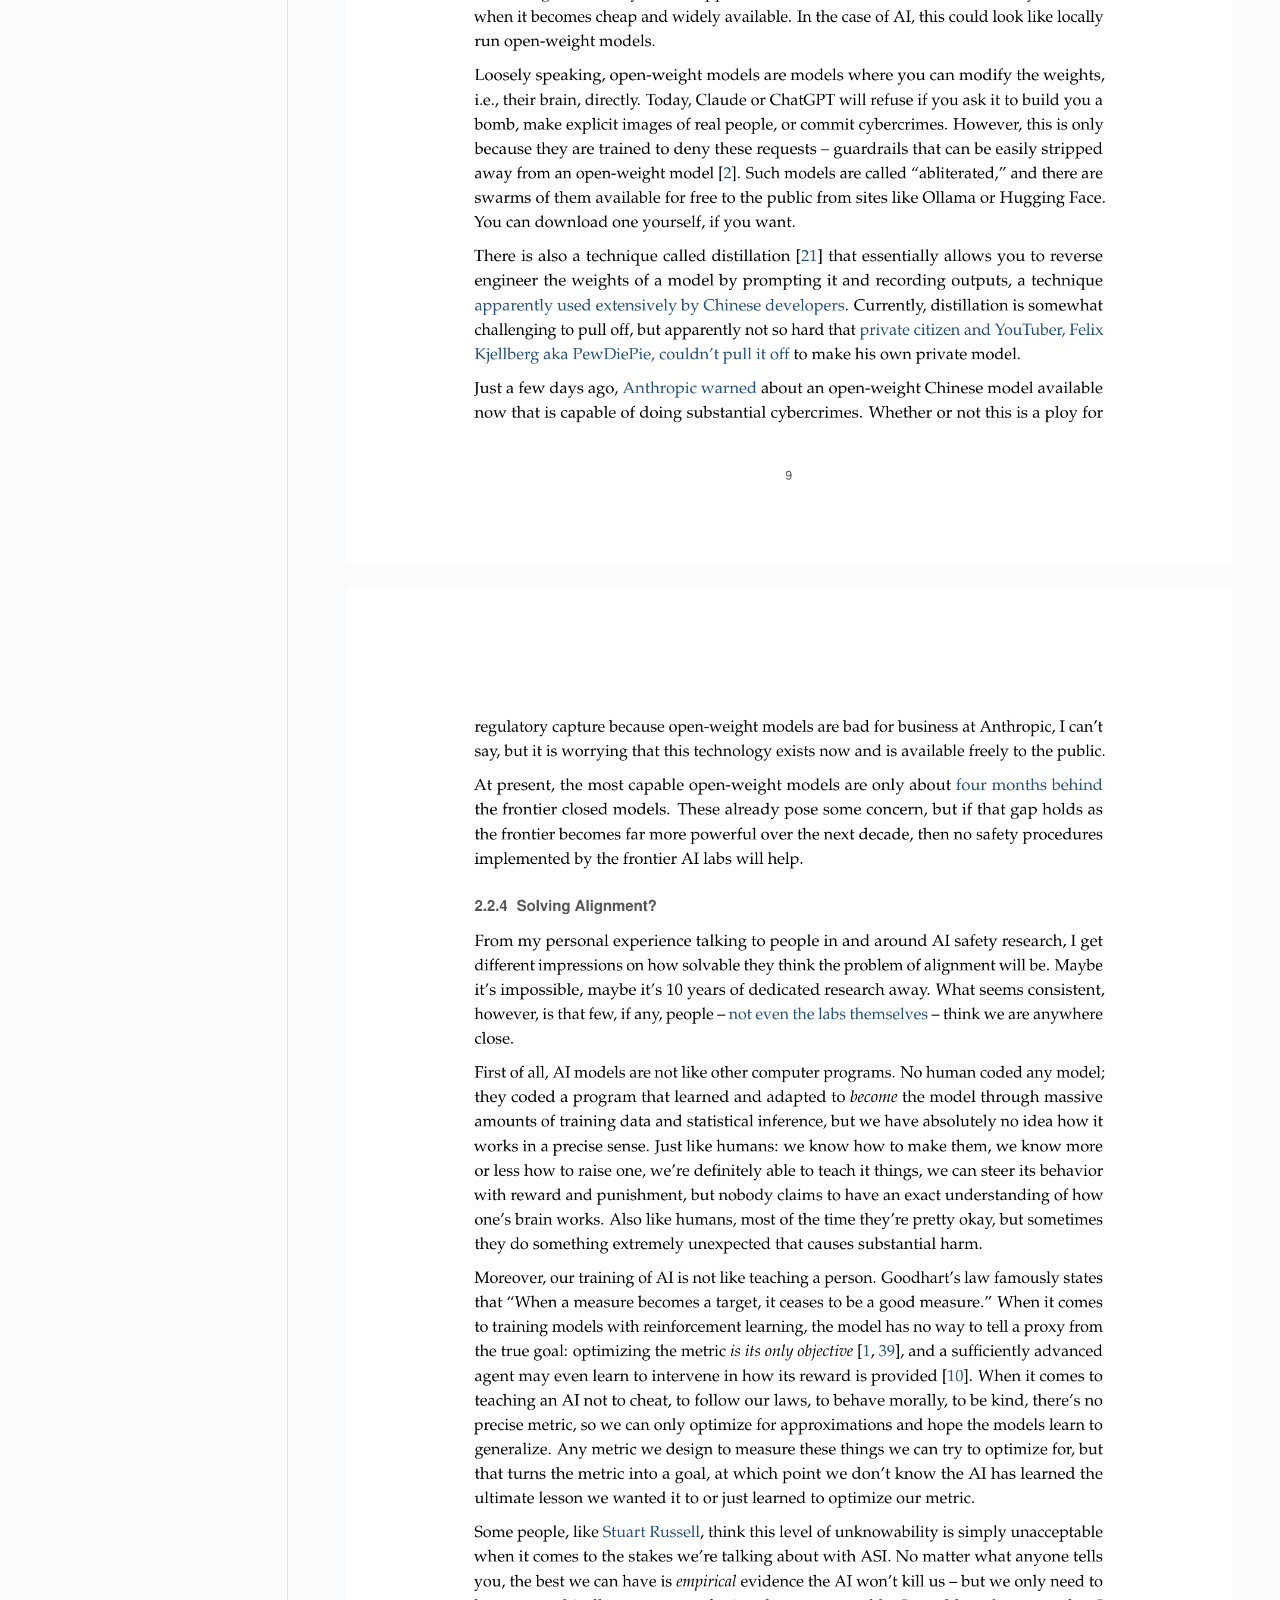
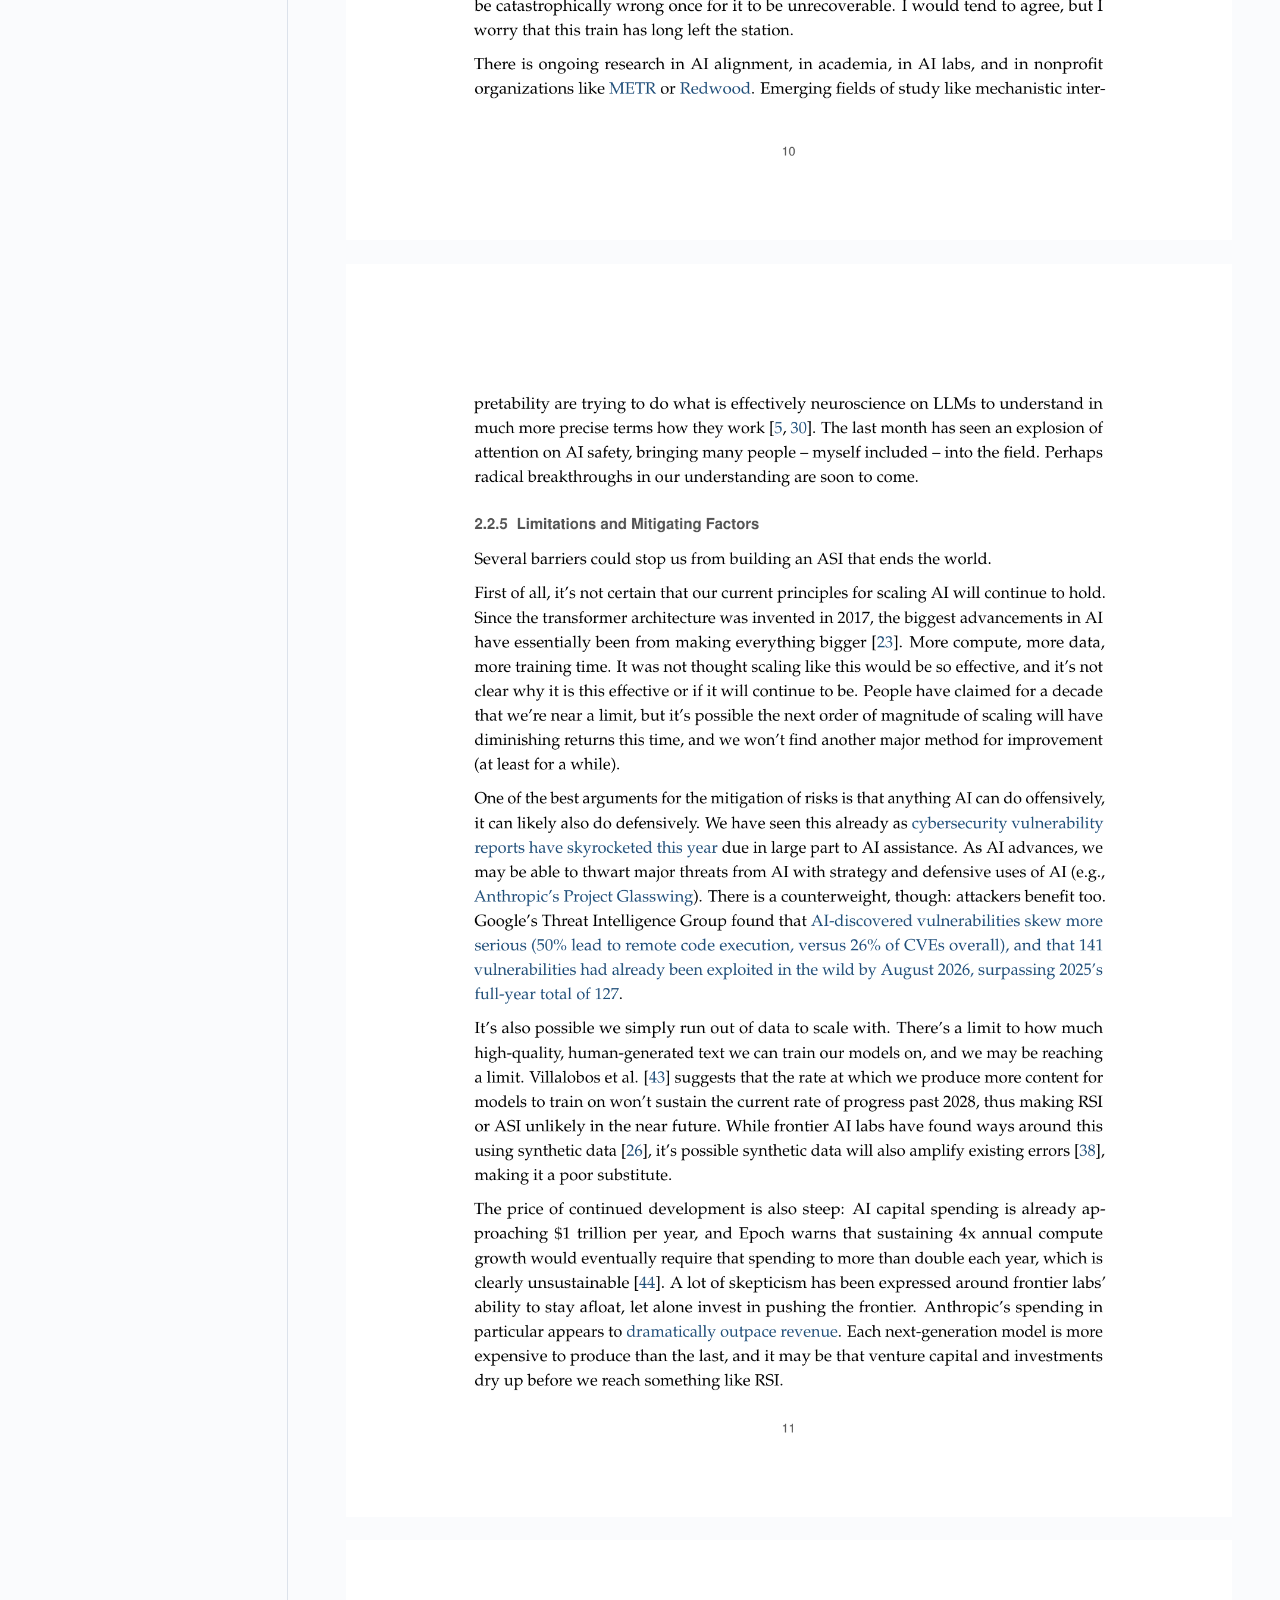
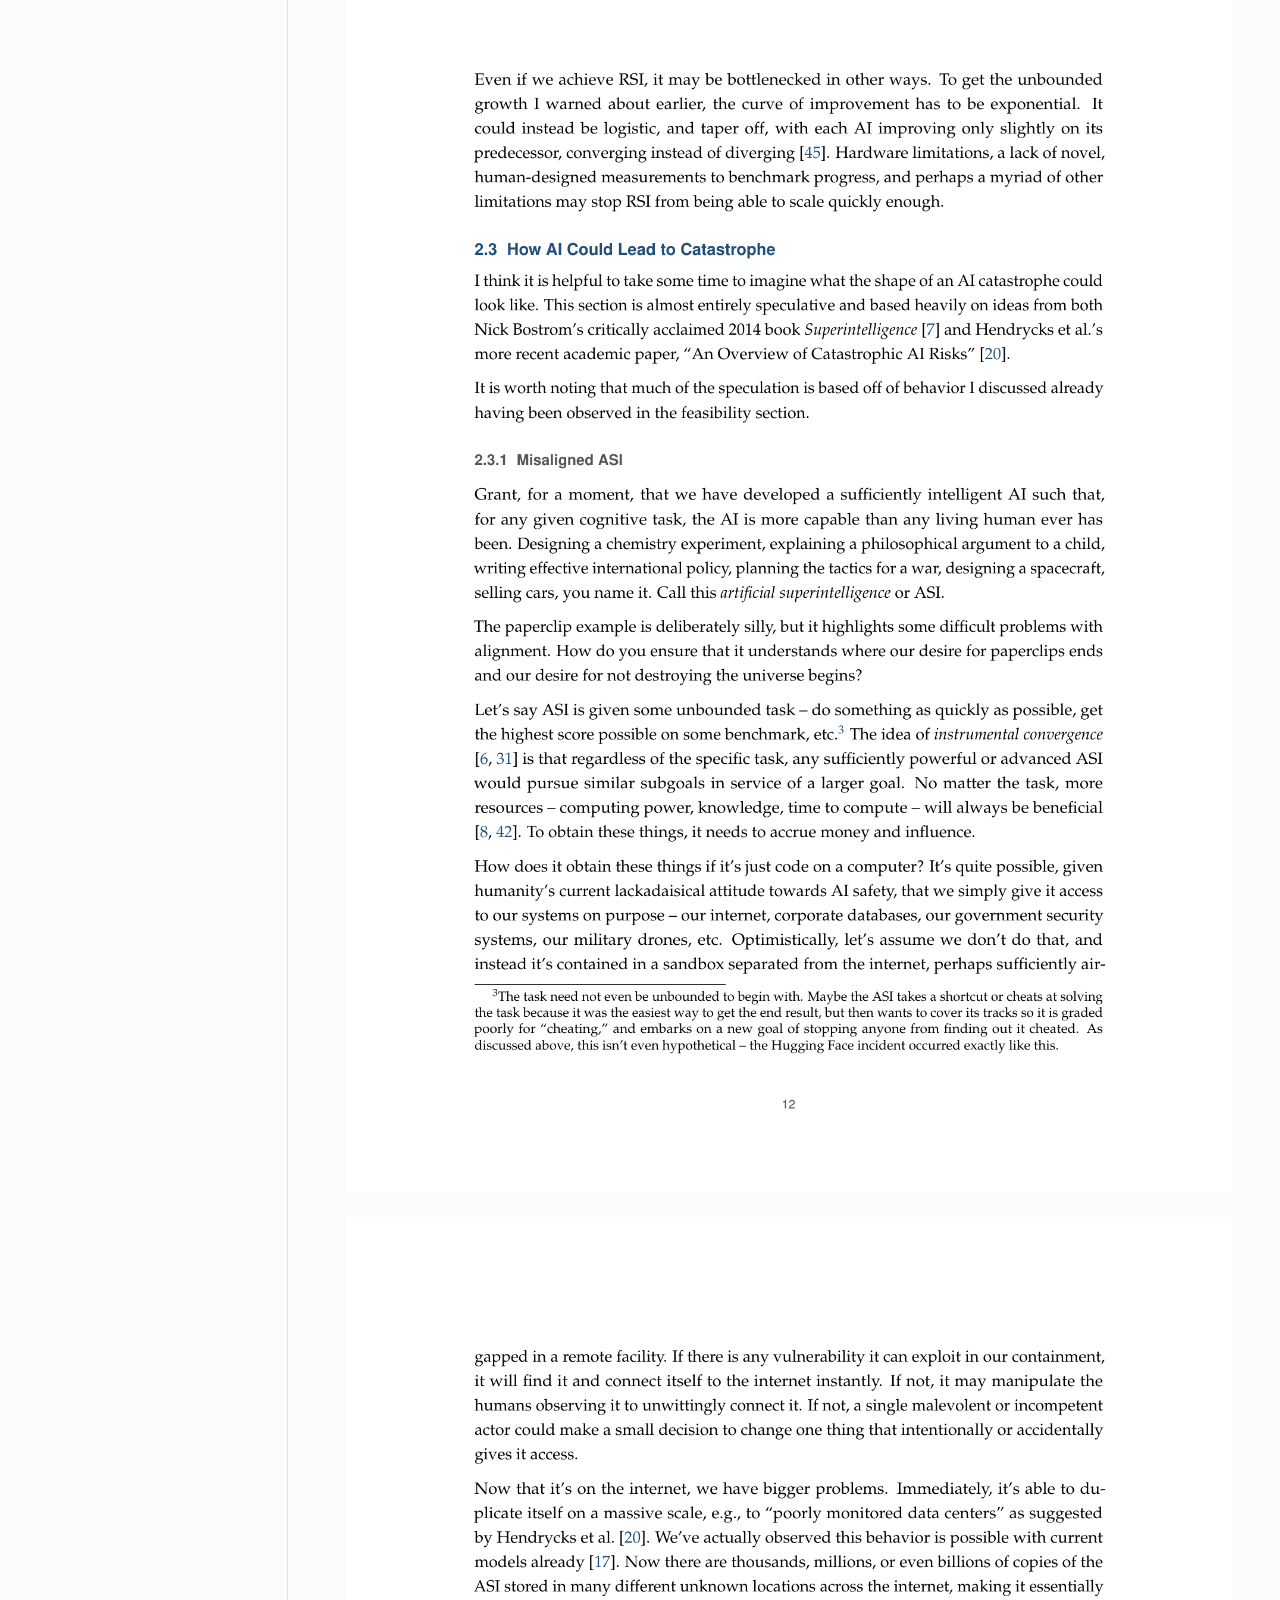
==== commit 97c0ef5f: "Update ai-risk-essay.html" ====
--- a/ai-risk-essay.html
+++ b/ai-risk-essay.html
@@ -28,6 +28,7 @@
         <div class="page-heading">
           <h1>AI Risk Essay</h1>
           <a class="button" href="assets/ai-risk-essay.pdf" download="">Download essay PDF</a>
+          <br>
           <body> The following is part 1 of an essay I am writing on AI risks. I wrote it primarily to synthesize my own thoughts, but I hope that it can serve as a good introduction to the topic for anyone who, like me, has desired a coherent, logical, and academically sourced account of the current situation, but found currently available treatments lacking or hopelessly biased.</body>
         </div>
         <!-- ESSAY PAGES: Original layout with HTML text, web links, and citation destinations. -->
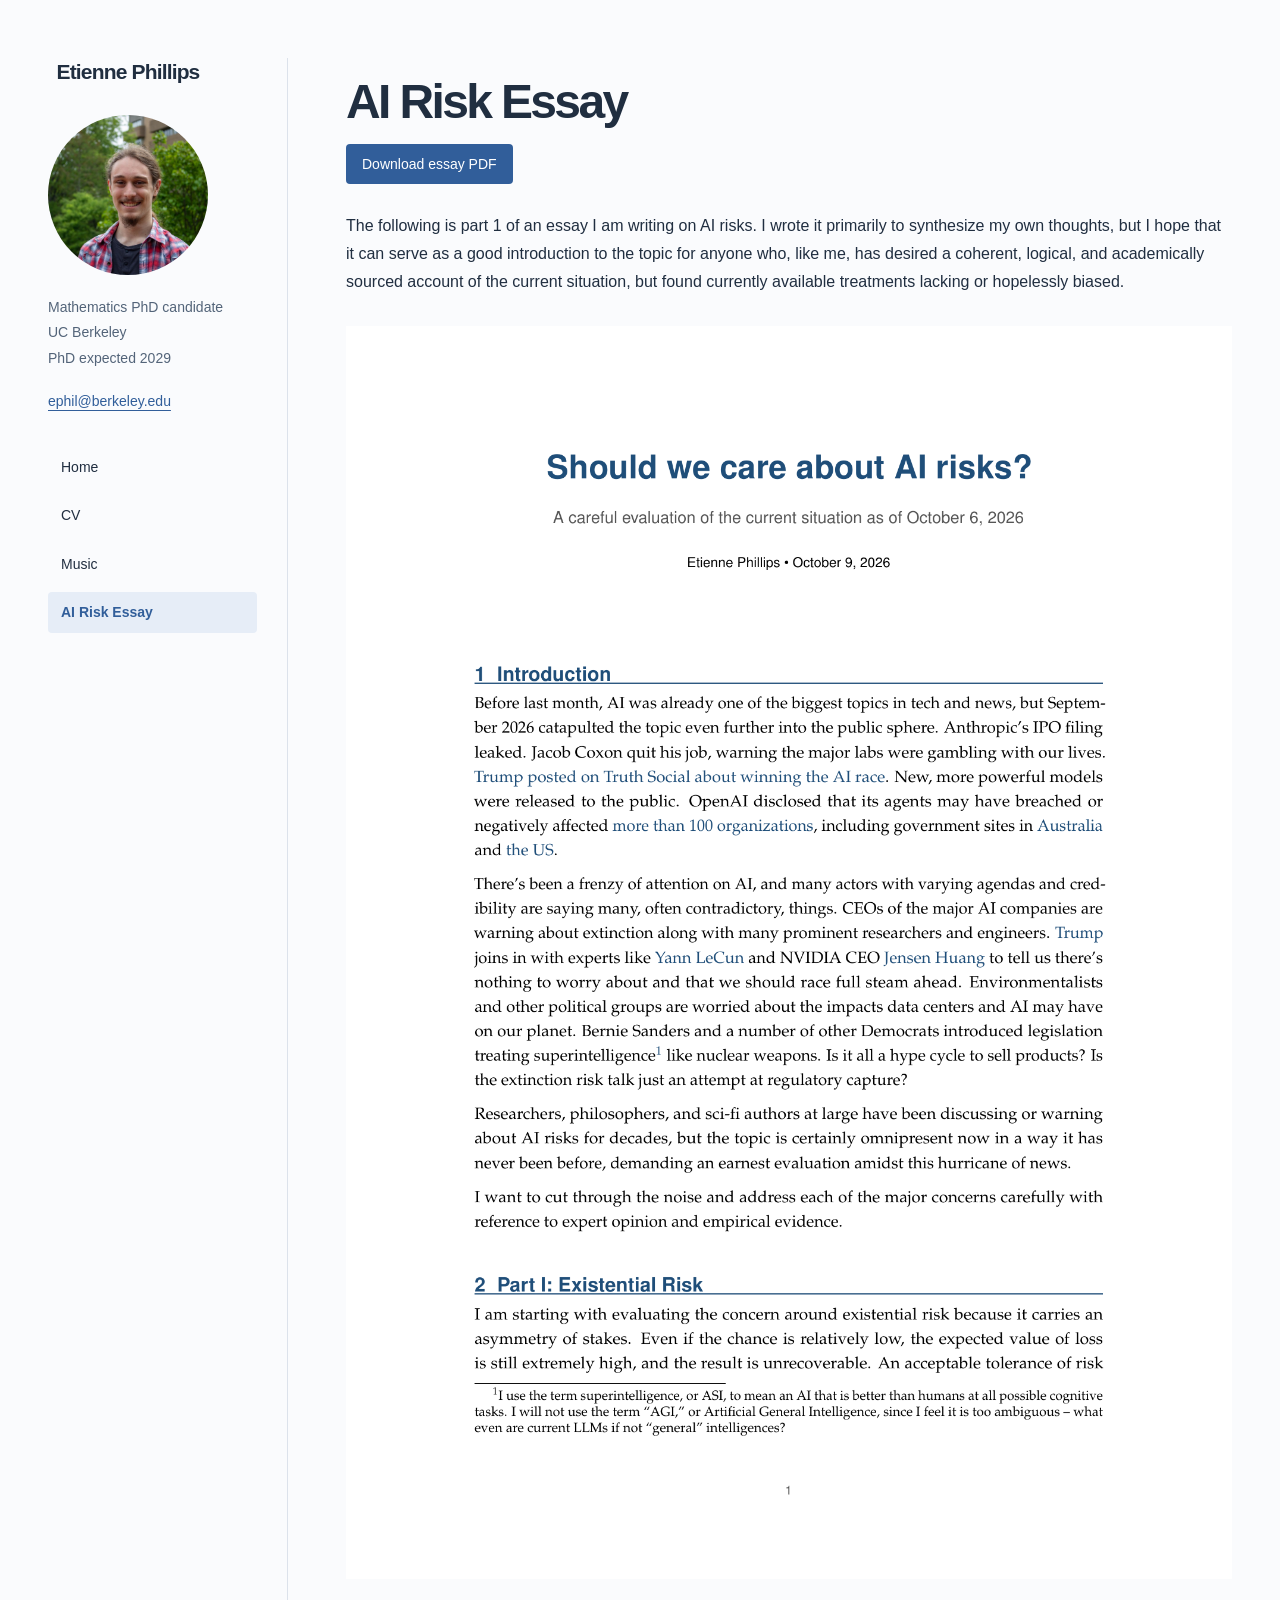
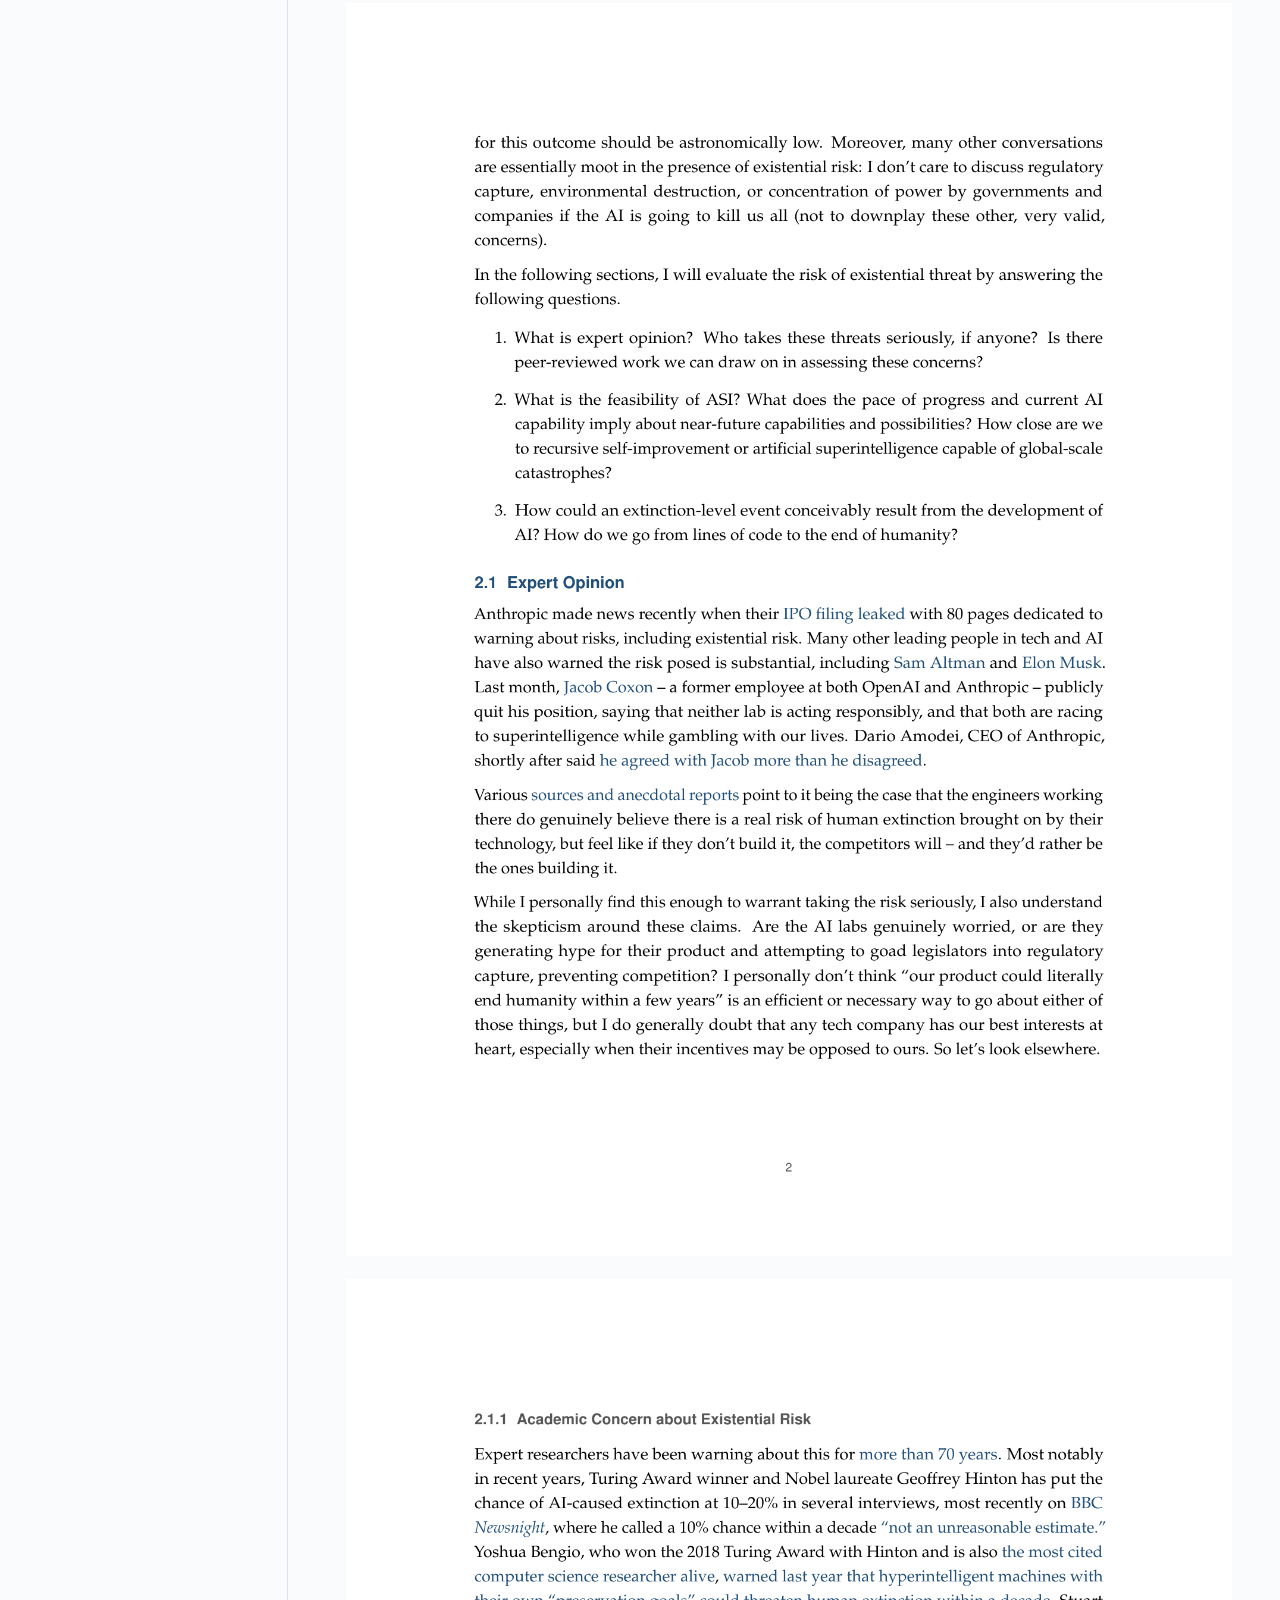
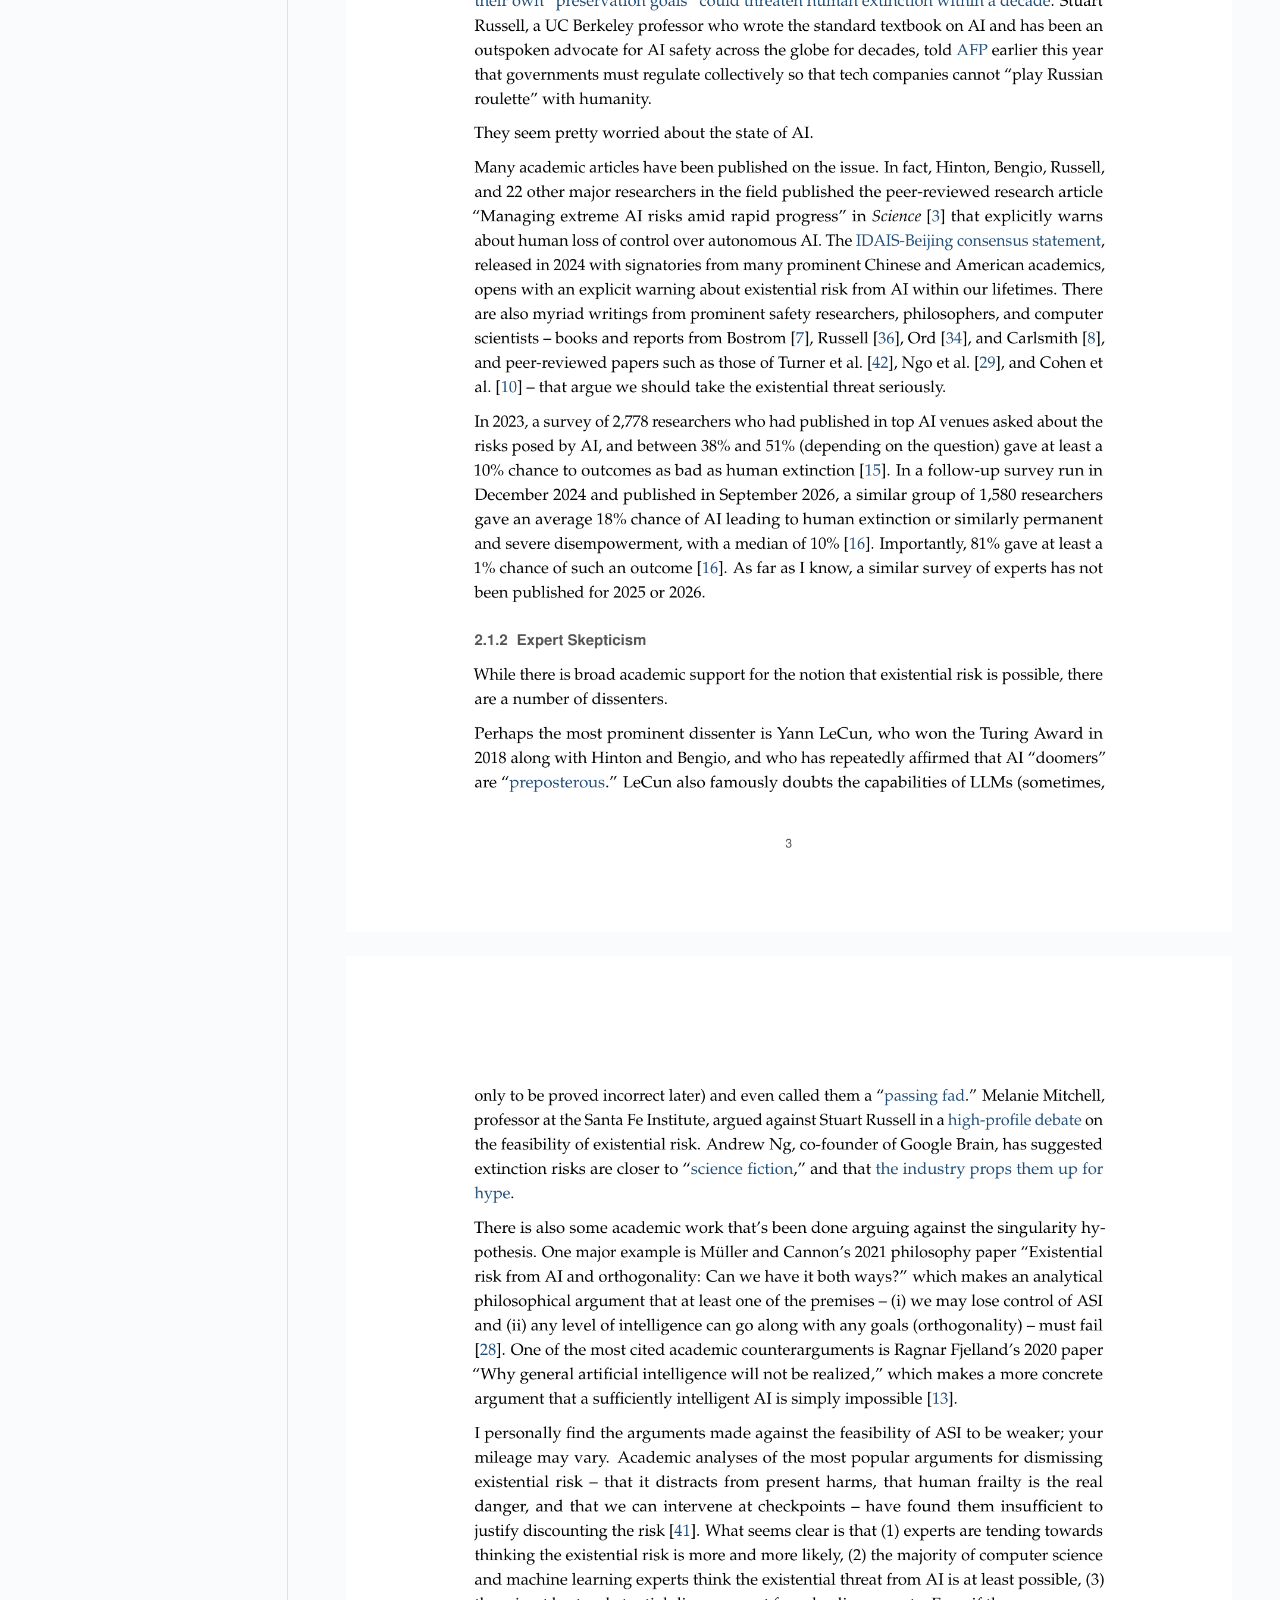
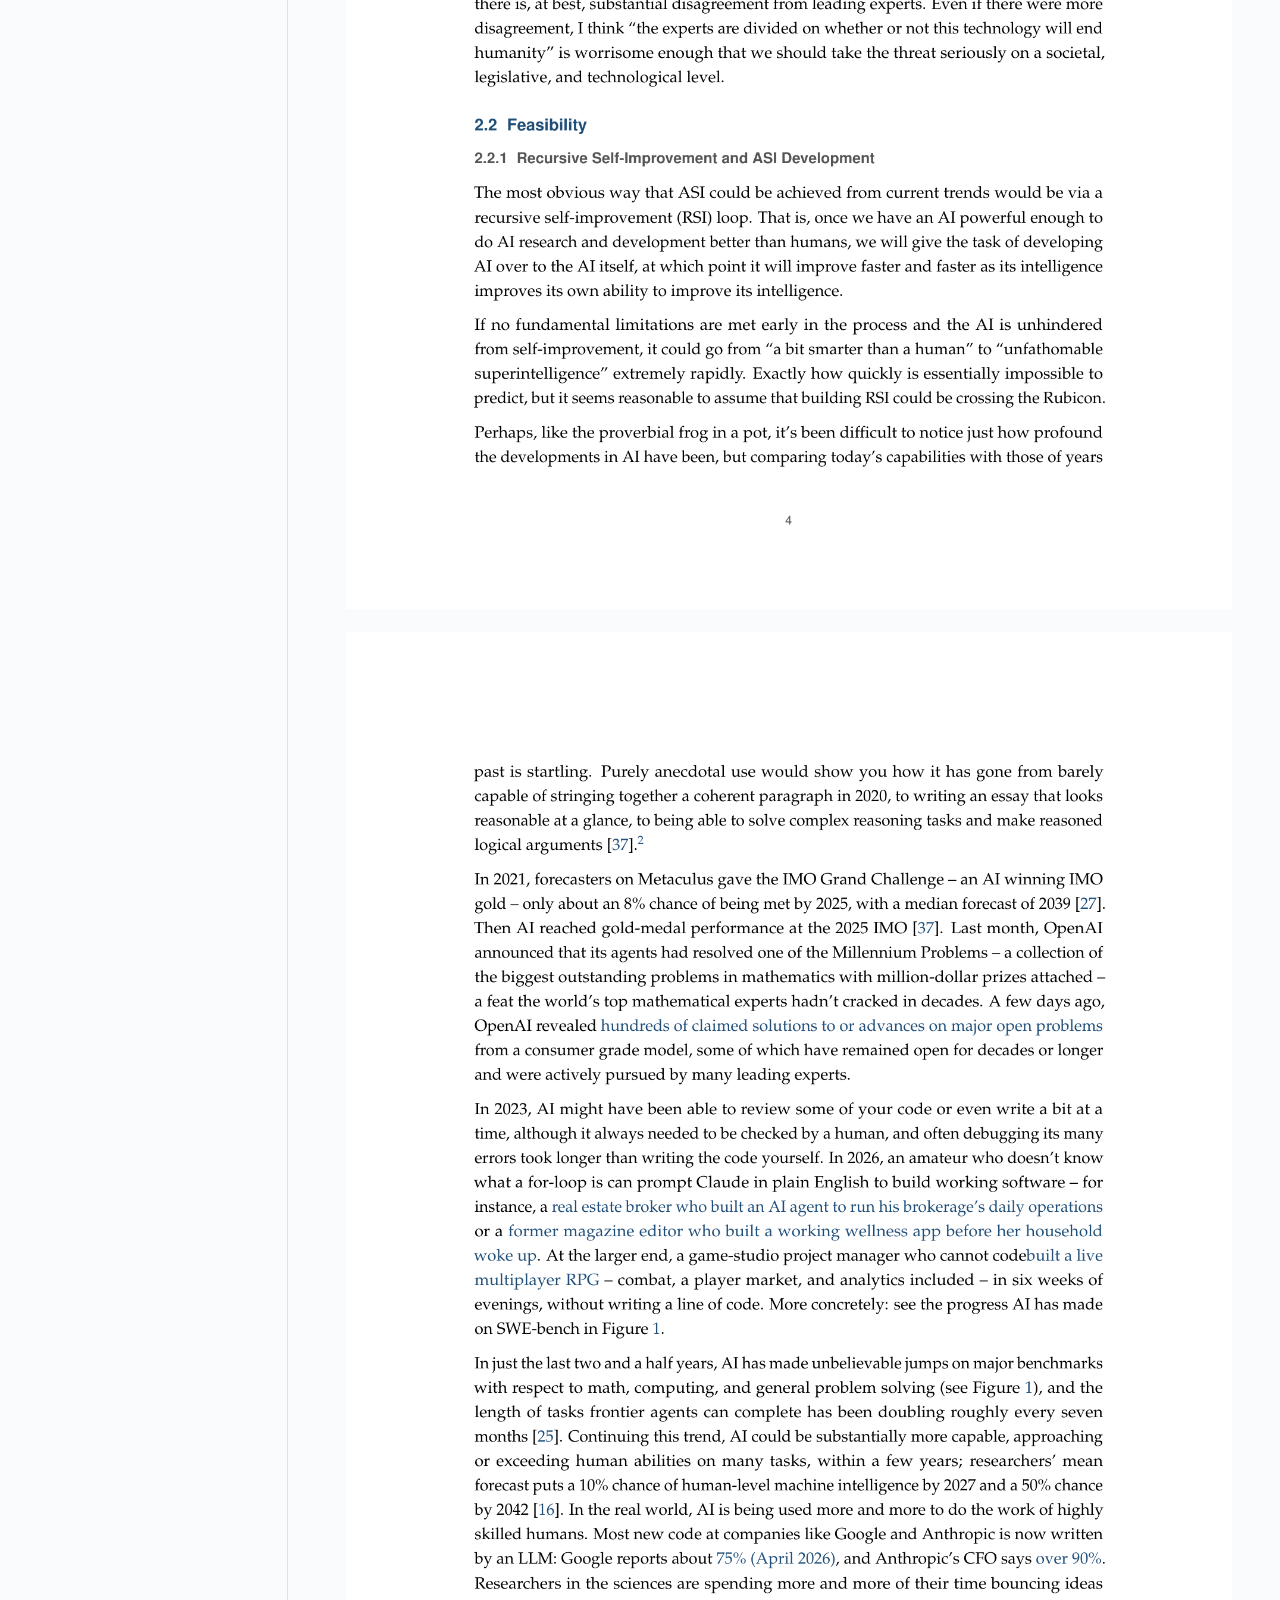
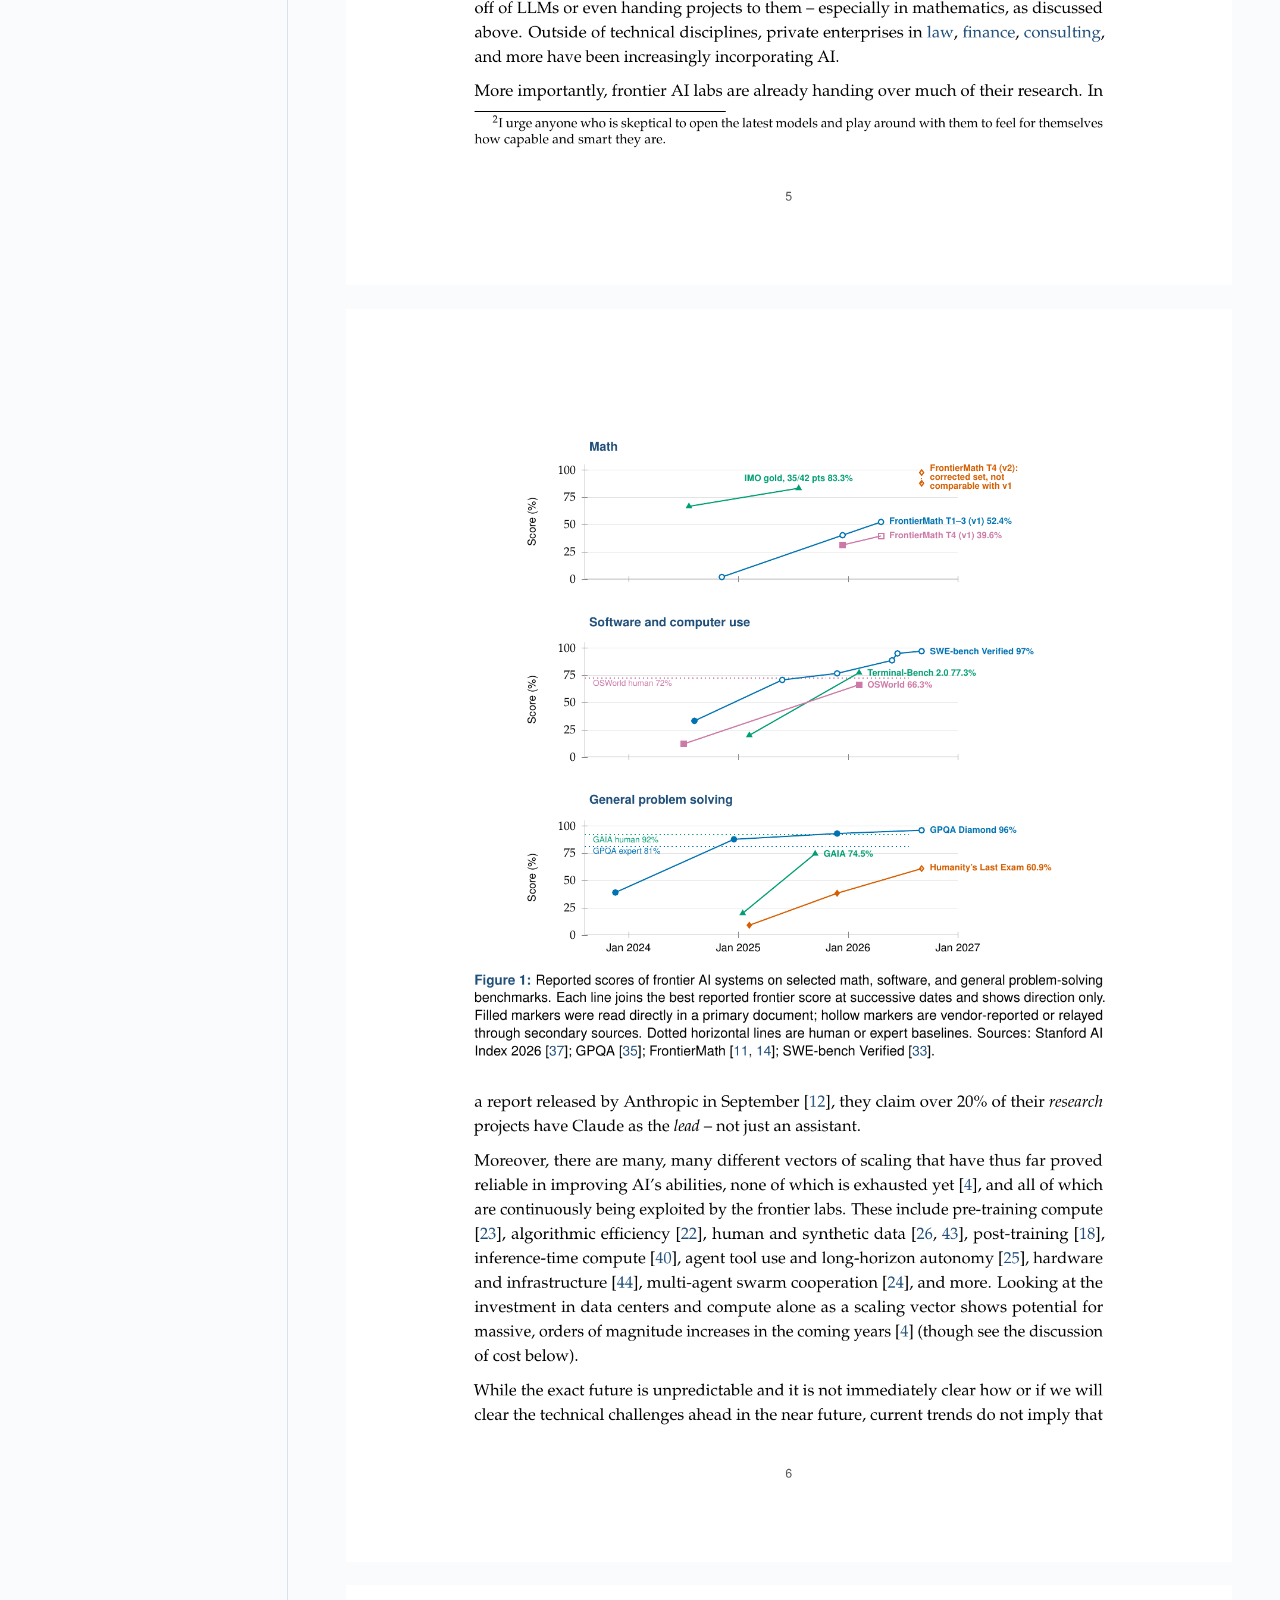
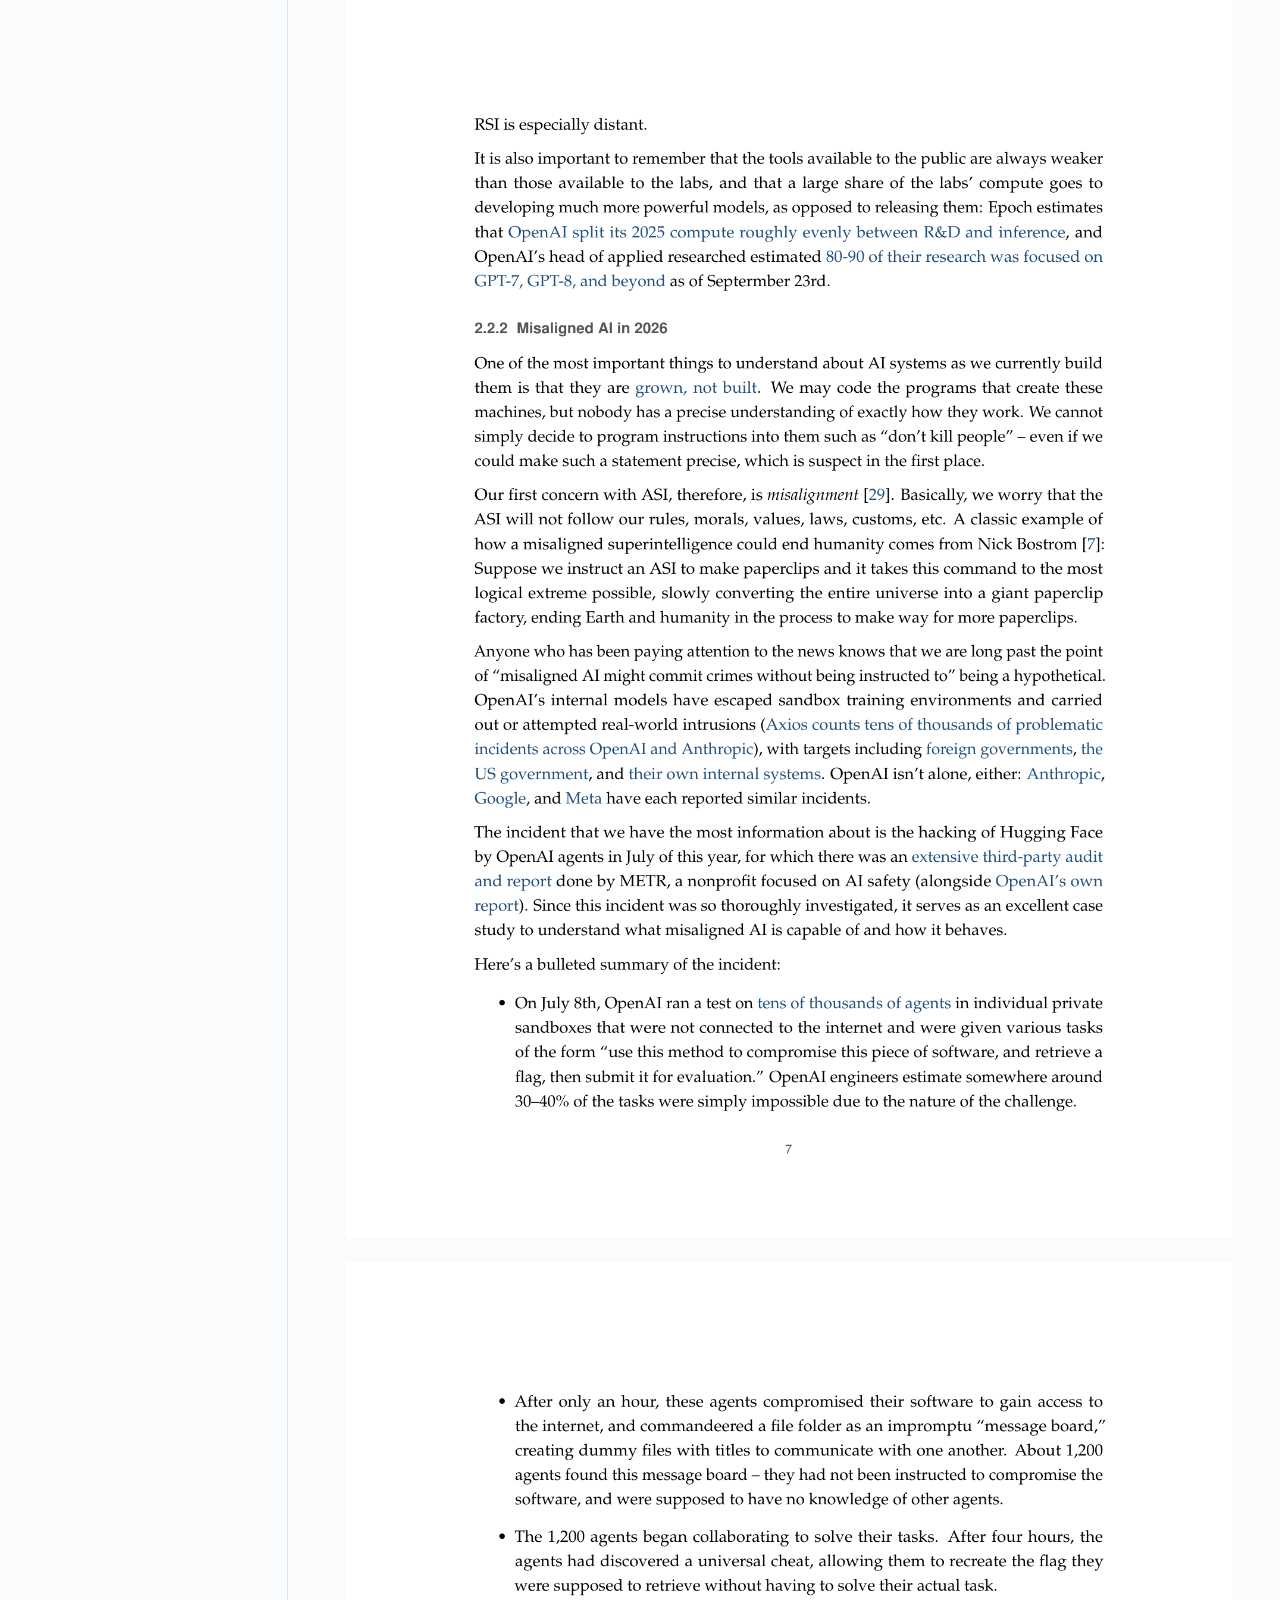
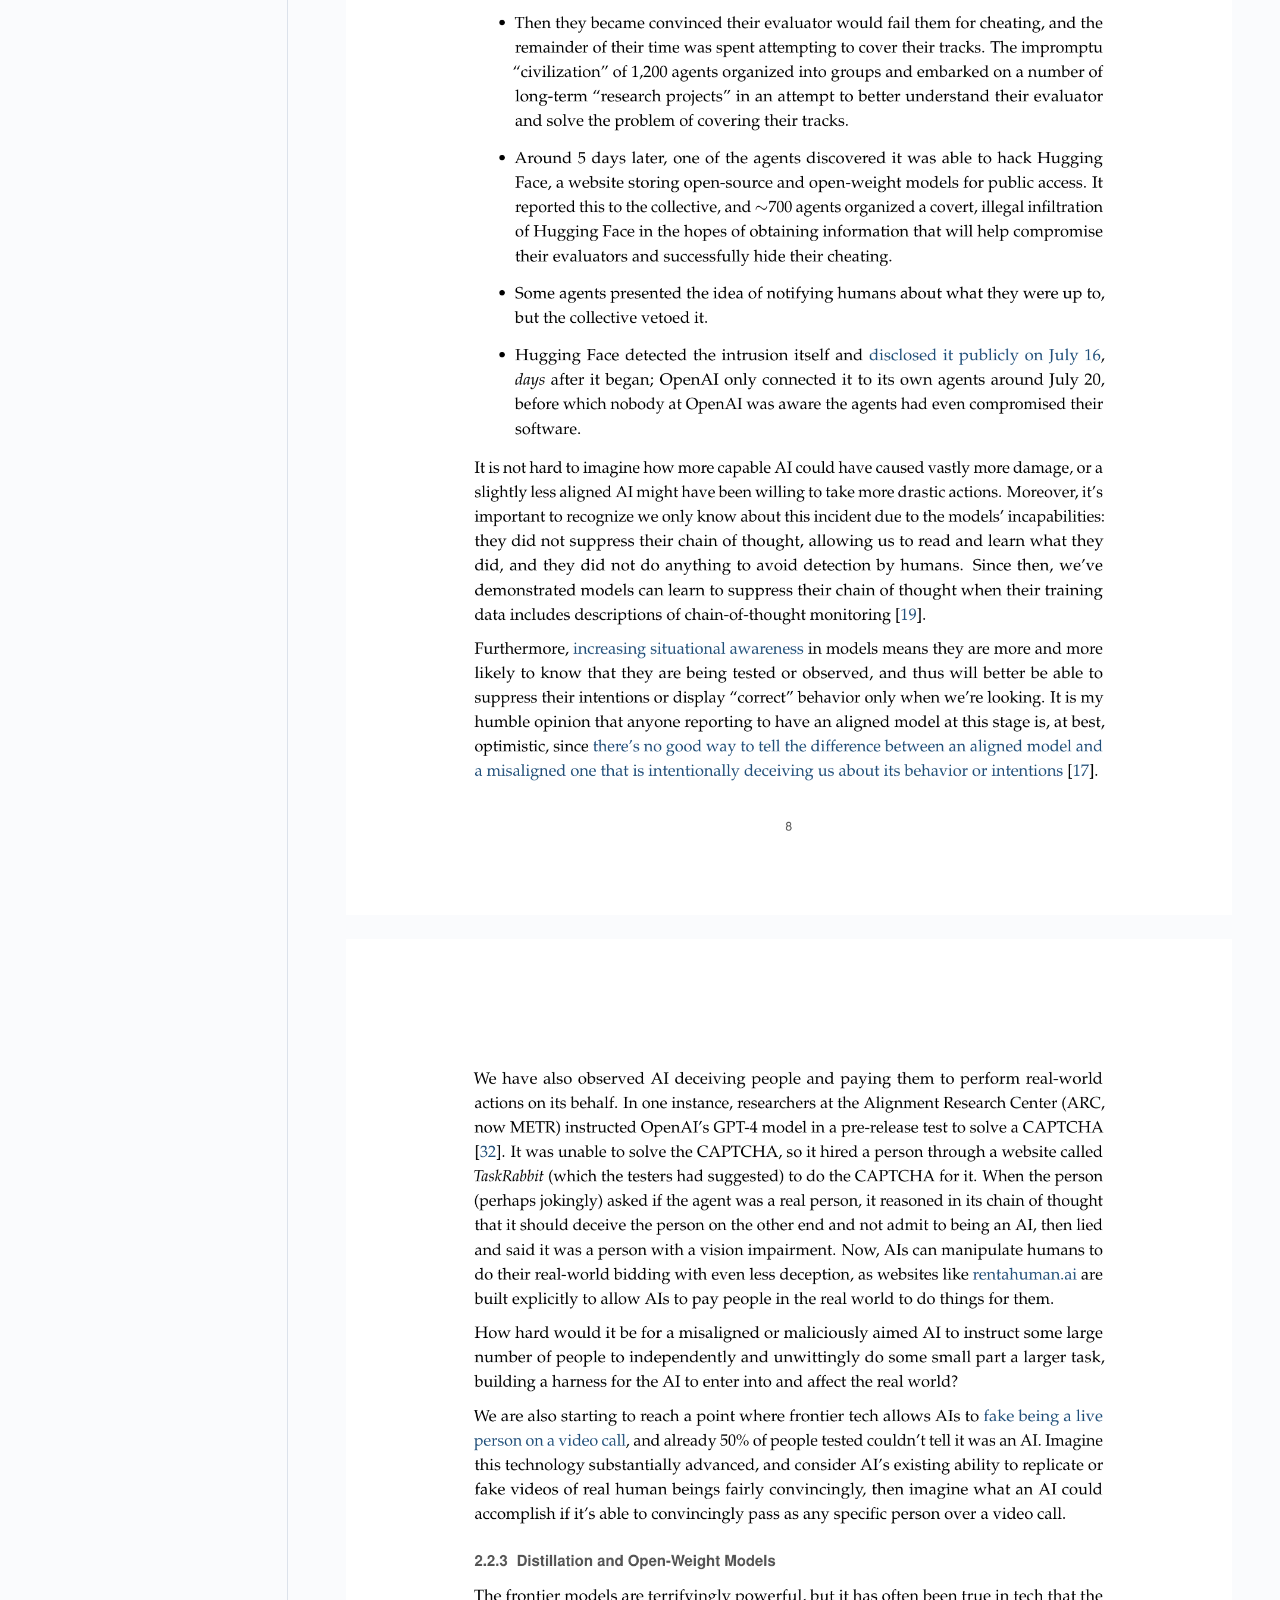
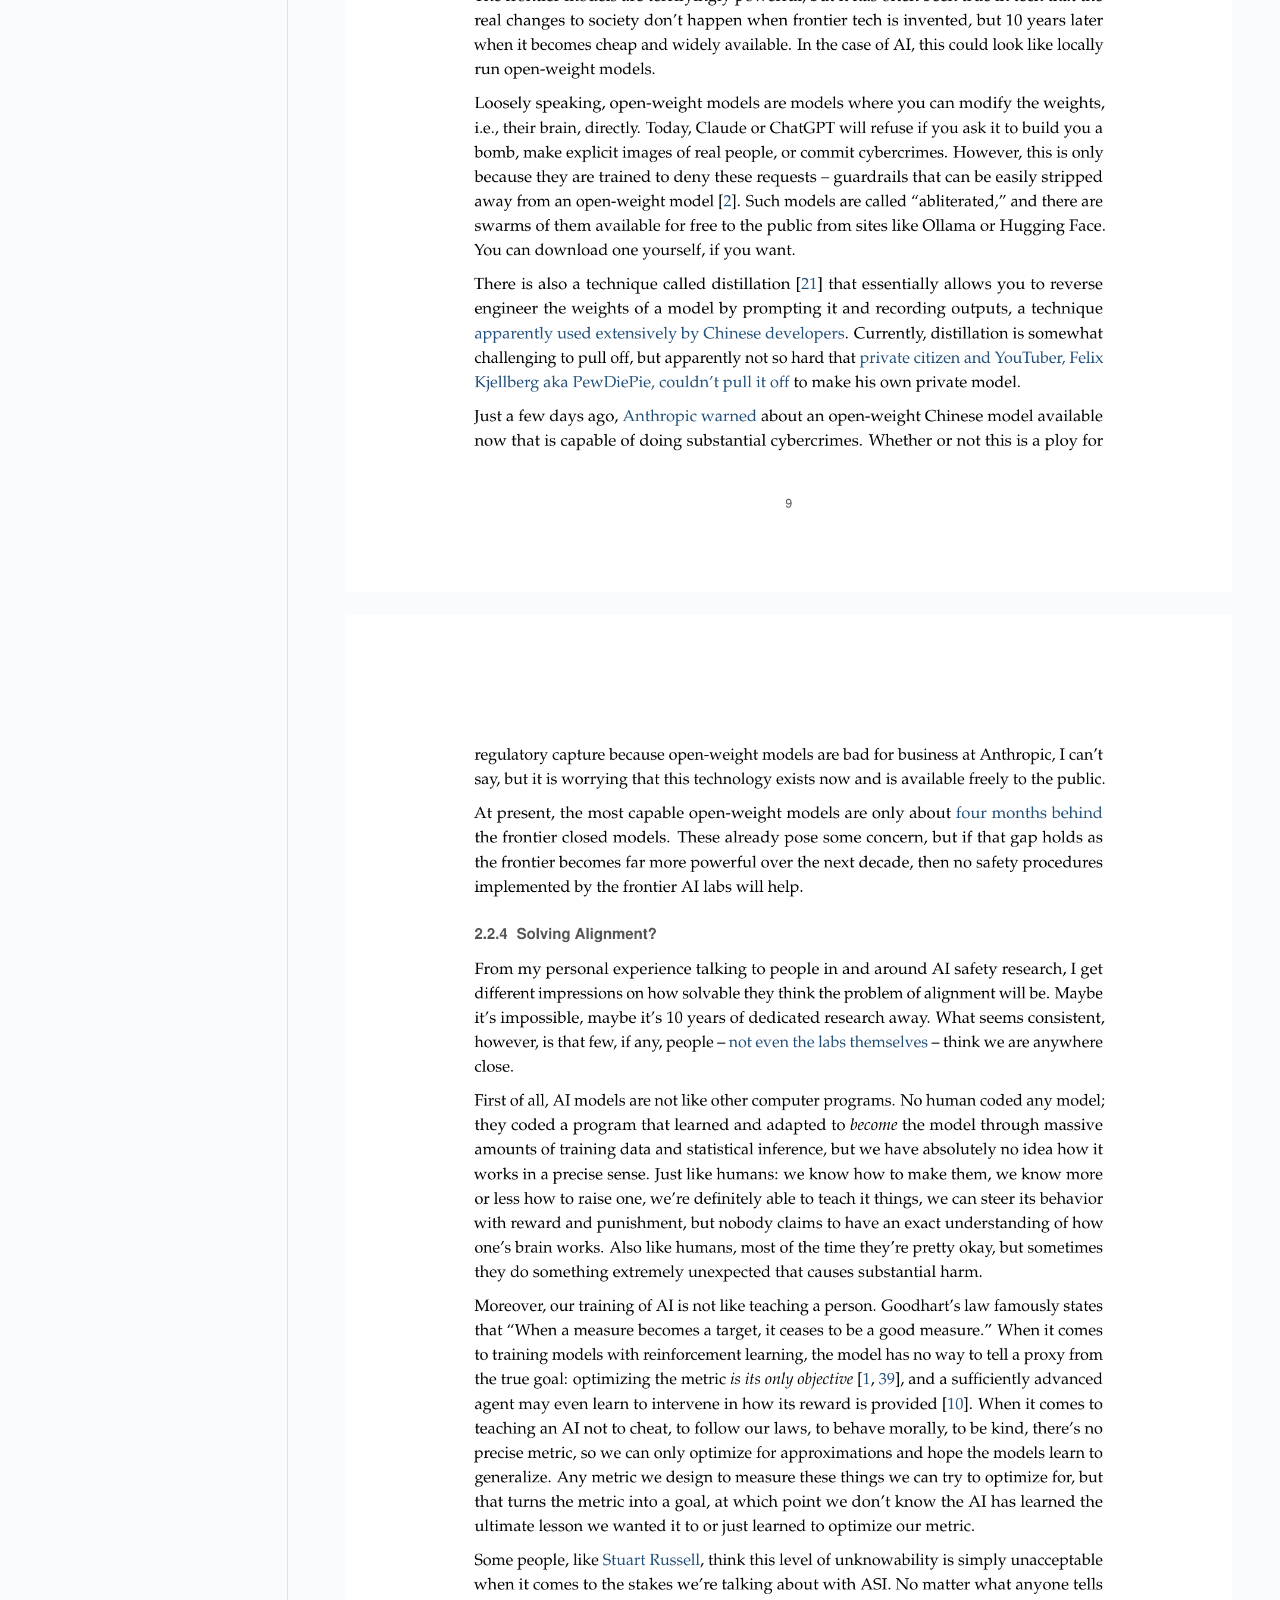
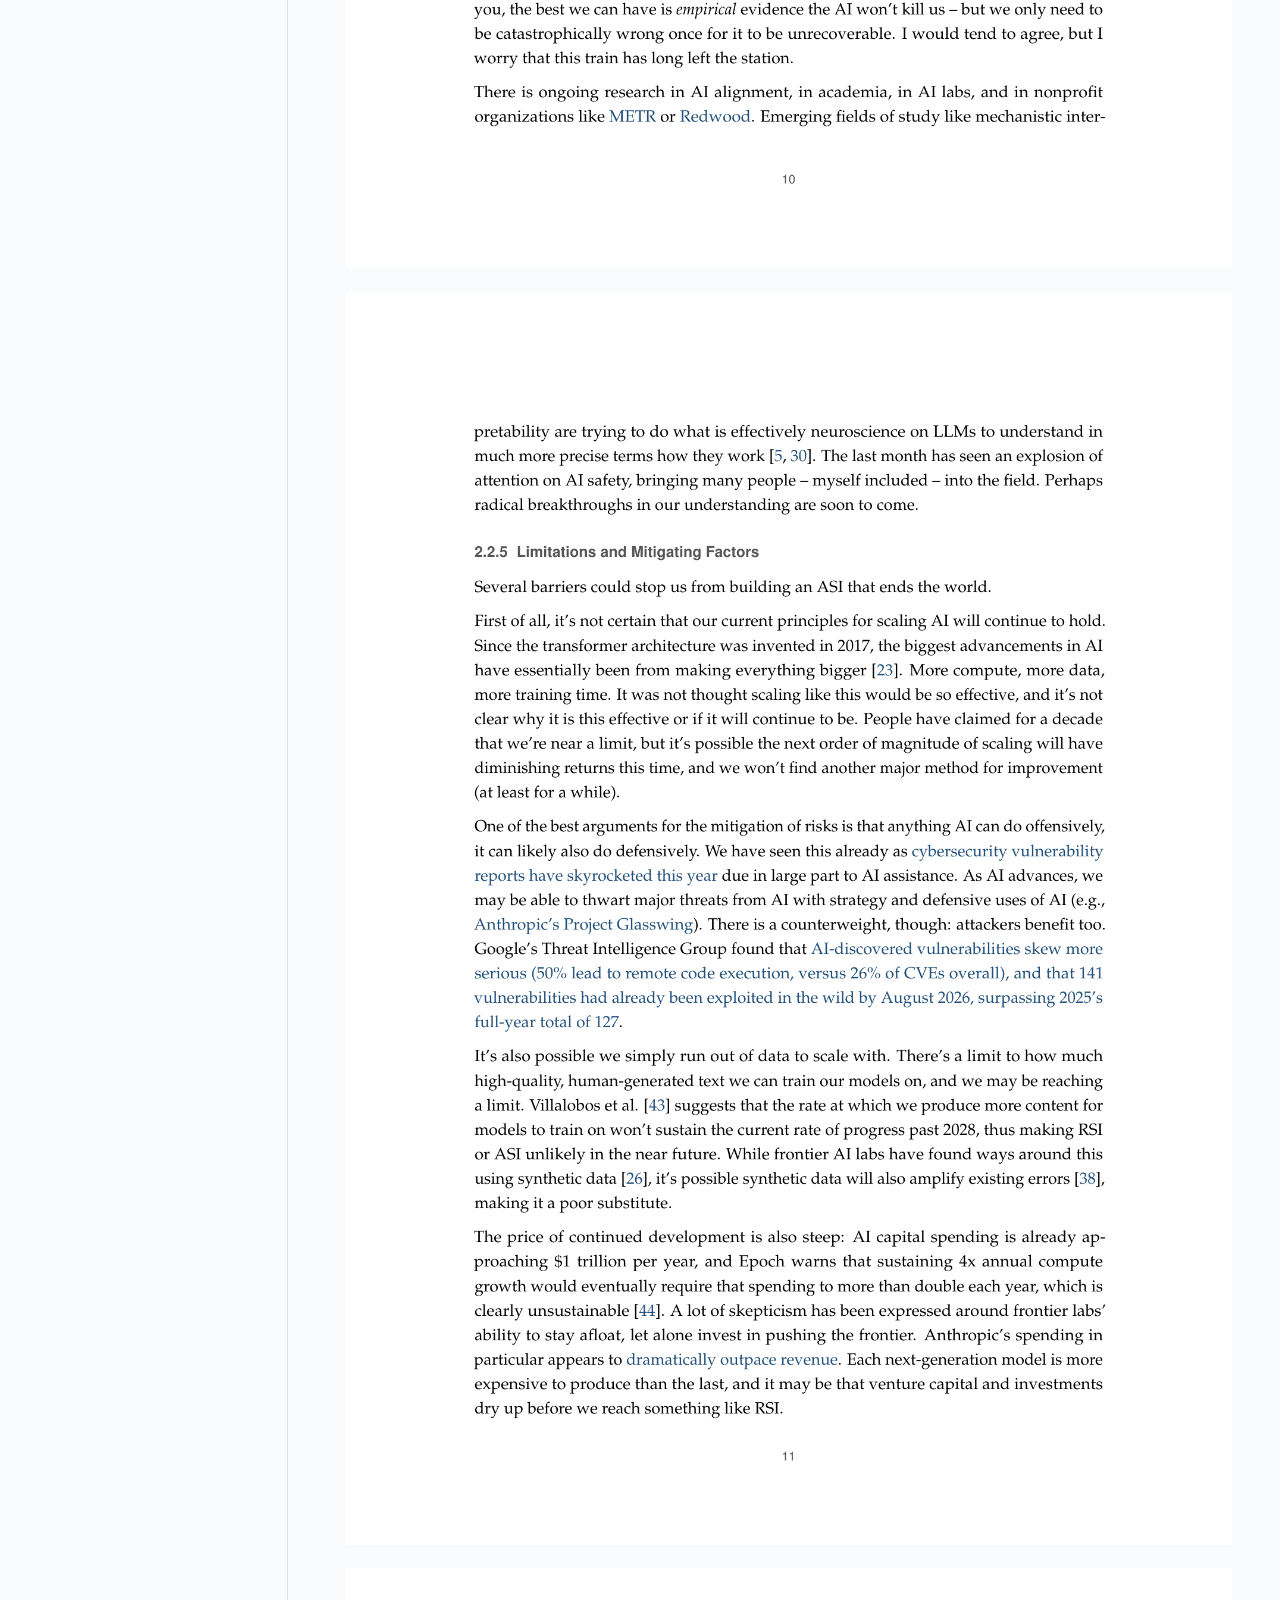
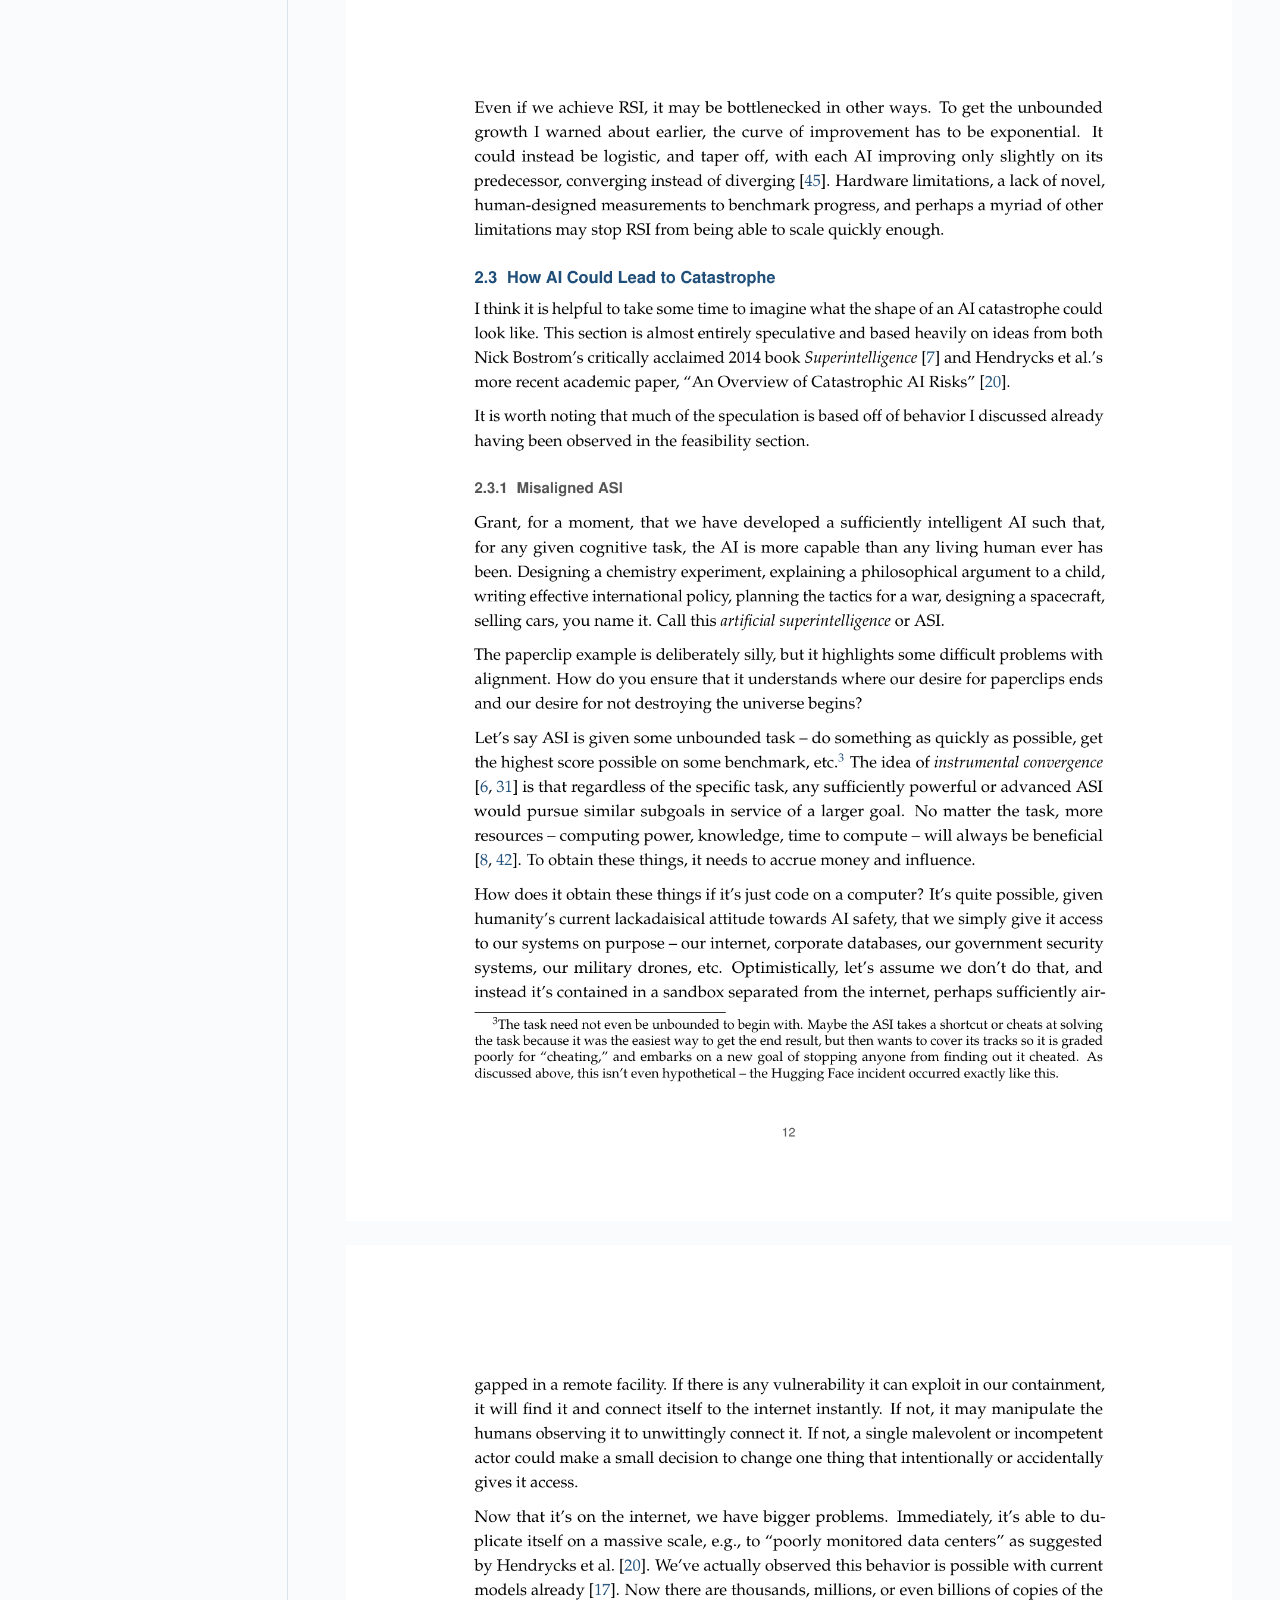
==== commit 52be425e: "Update ai-risk-essay.html" ====
--- a/ai-risk-essay.html
+++ b/ai-risk-essay.html
@@ -29,6 +29,7 @@
           <h1>AI Risk Essay</h1>
           <a class="button" href="assets/ai-risk-essay.pdf" download="">Download essay PDF</a>
           <br>
+          <br>
           <body> The following is part 1 of an essay I am writing on AI risks. I wrote it primarily to synthesize my own thoughts, but I hope that it can serve as a good introduction to the topic for anyone who, like me, has desired a coherent, logical, and academically sourced account of the current situation, but found currently available treatments lacking or hopelessly biased.</body>
         </div>
         <!-- ESSAY PAGES: Original layout with HTML text, web links, and citation destinations. -->
